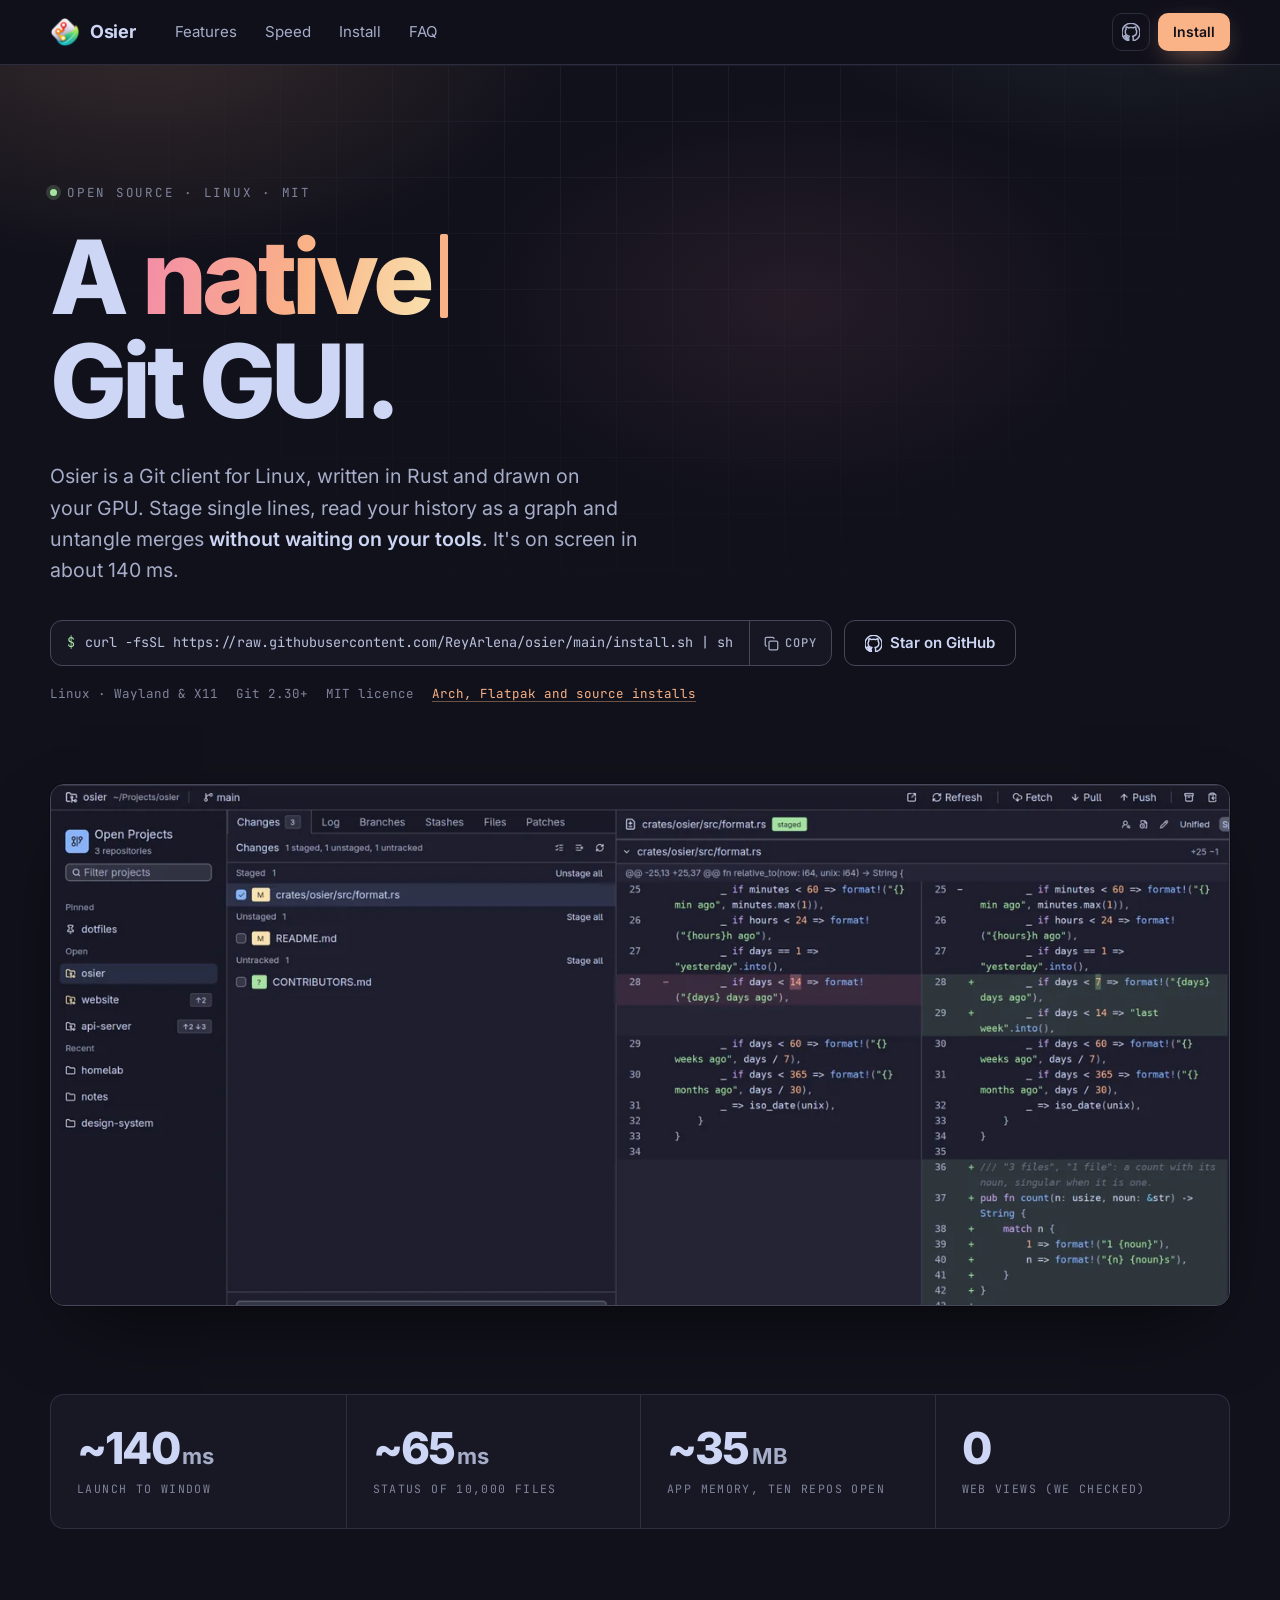
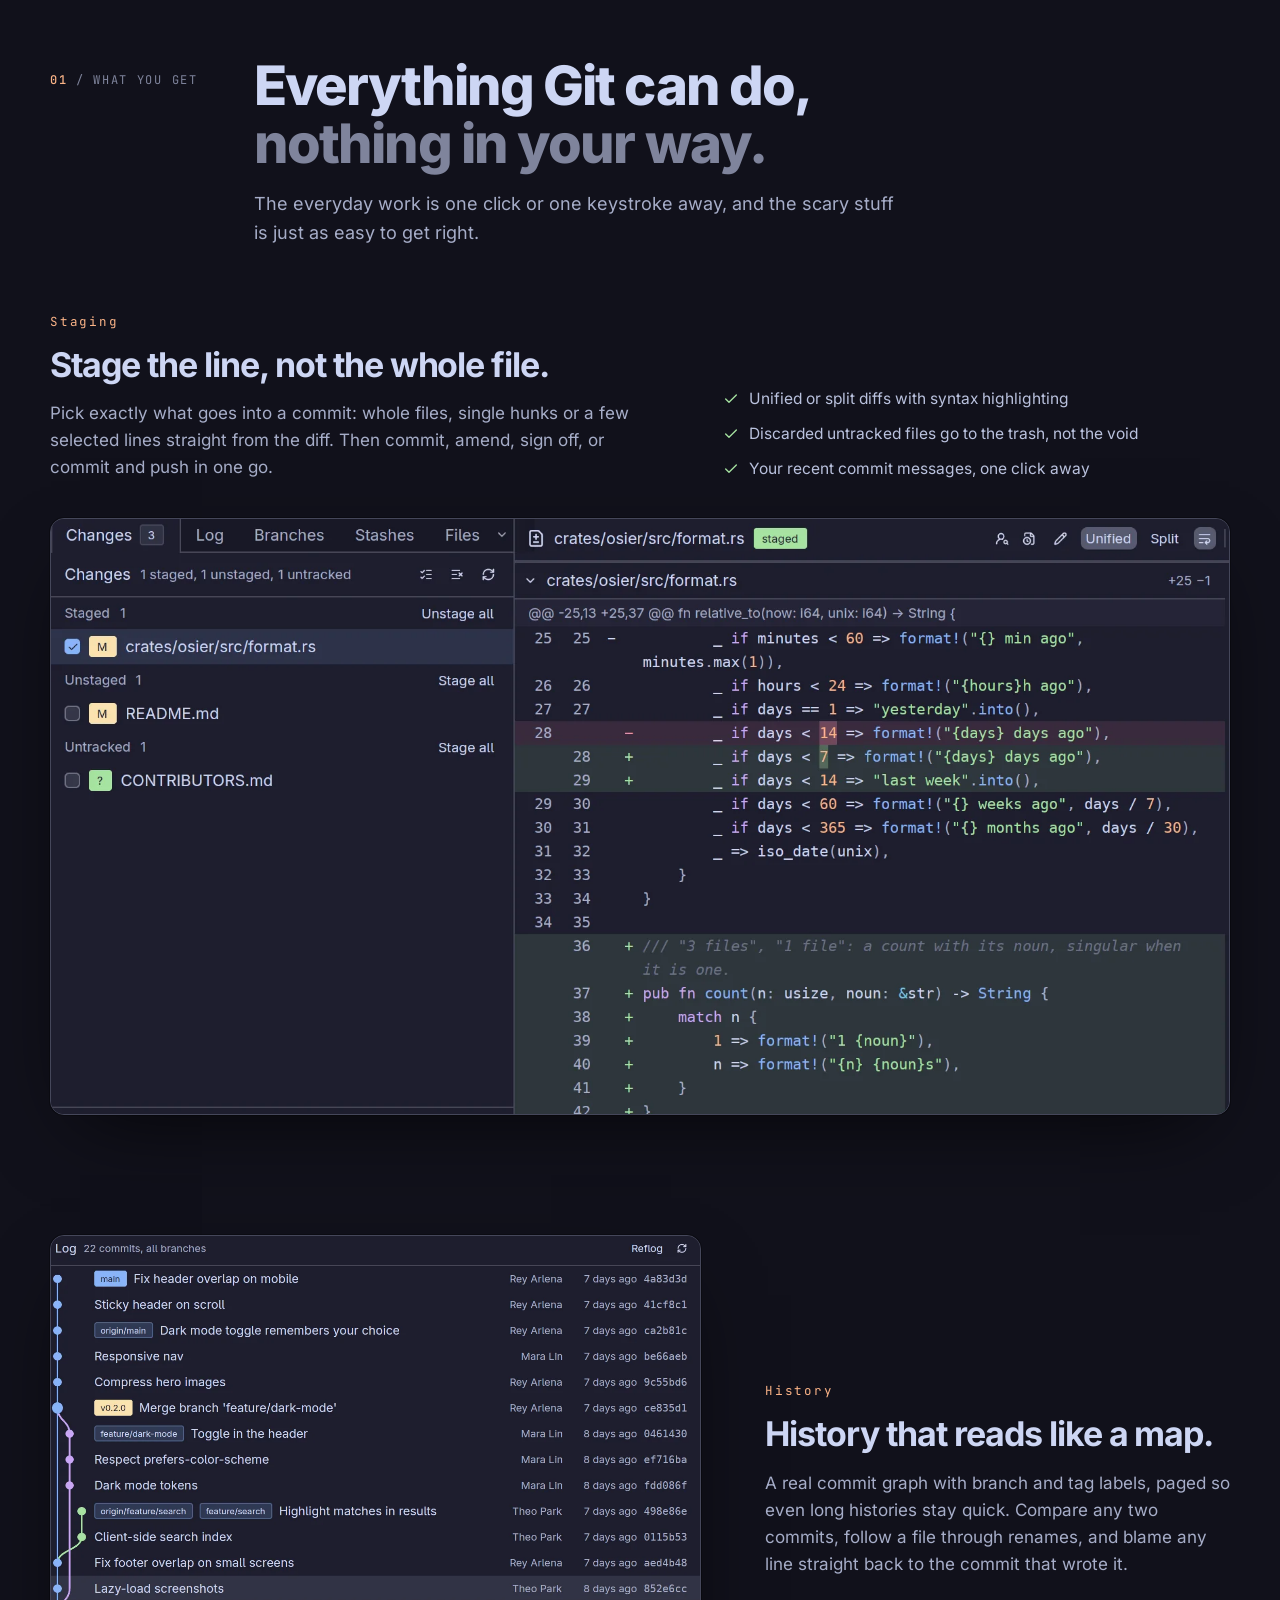
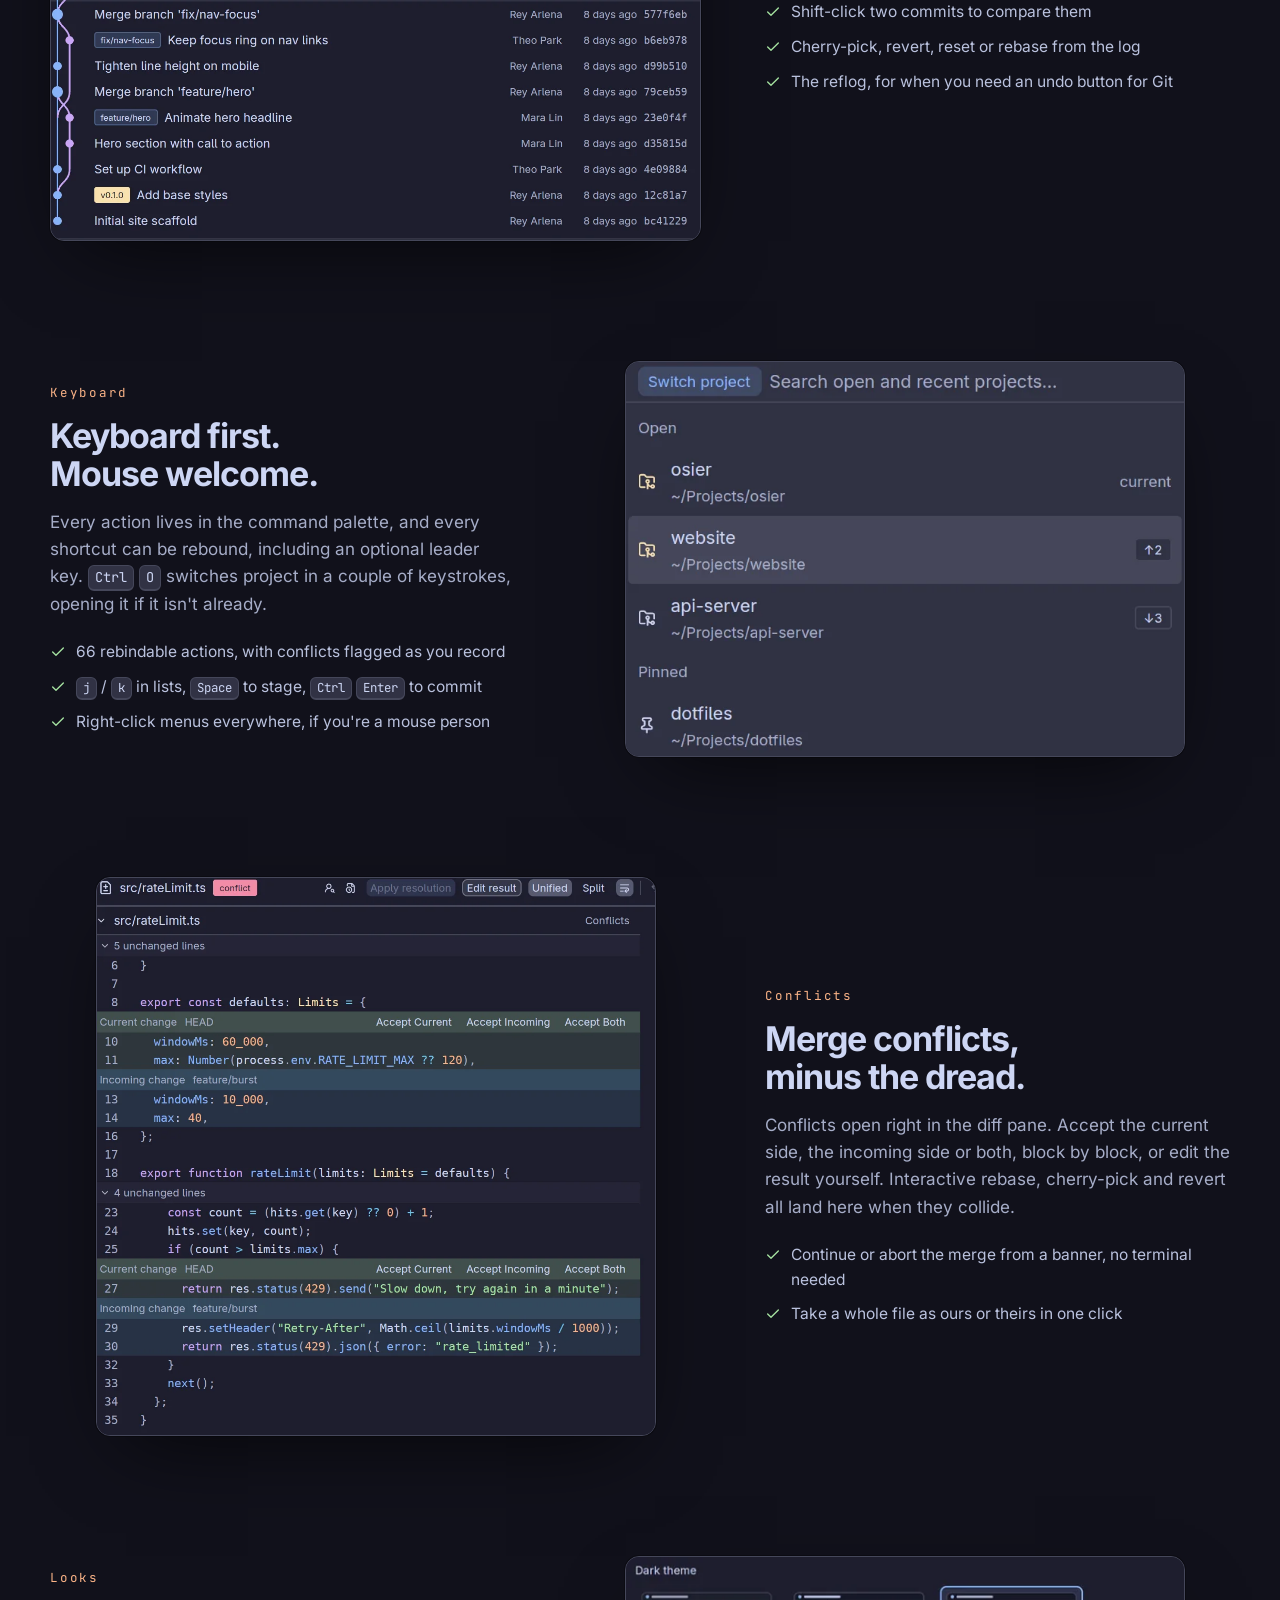
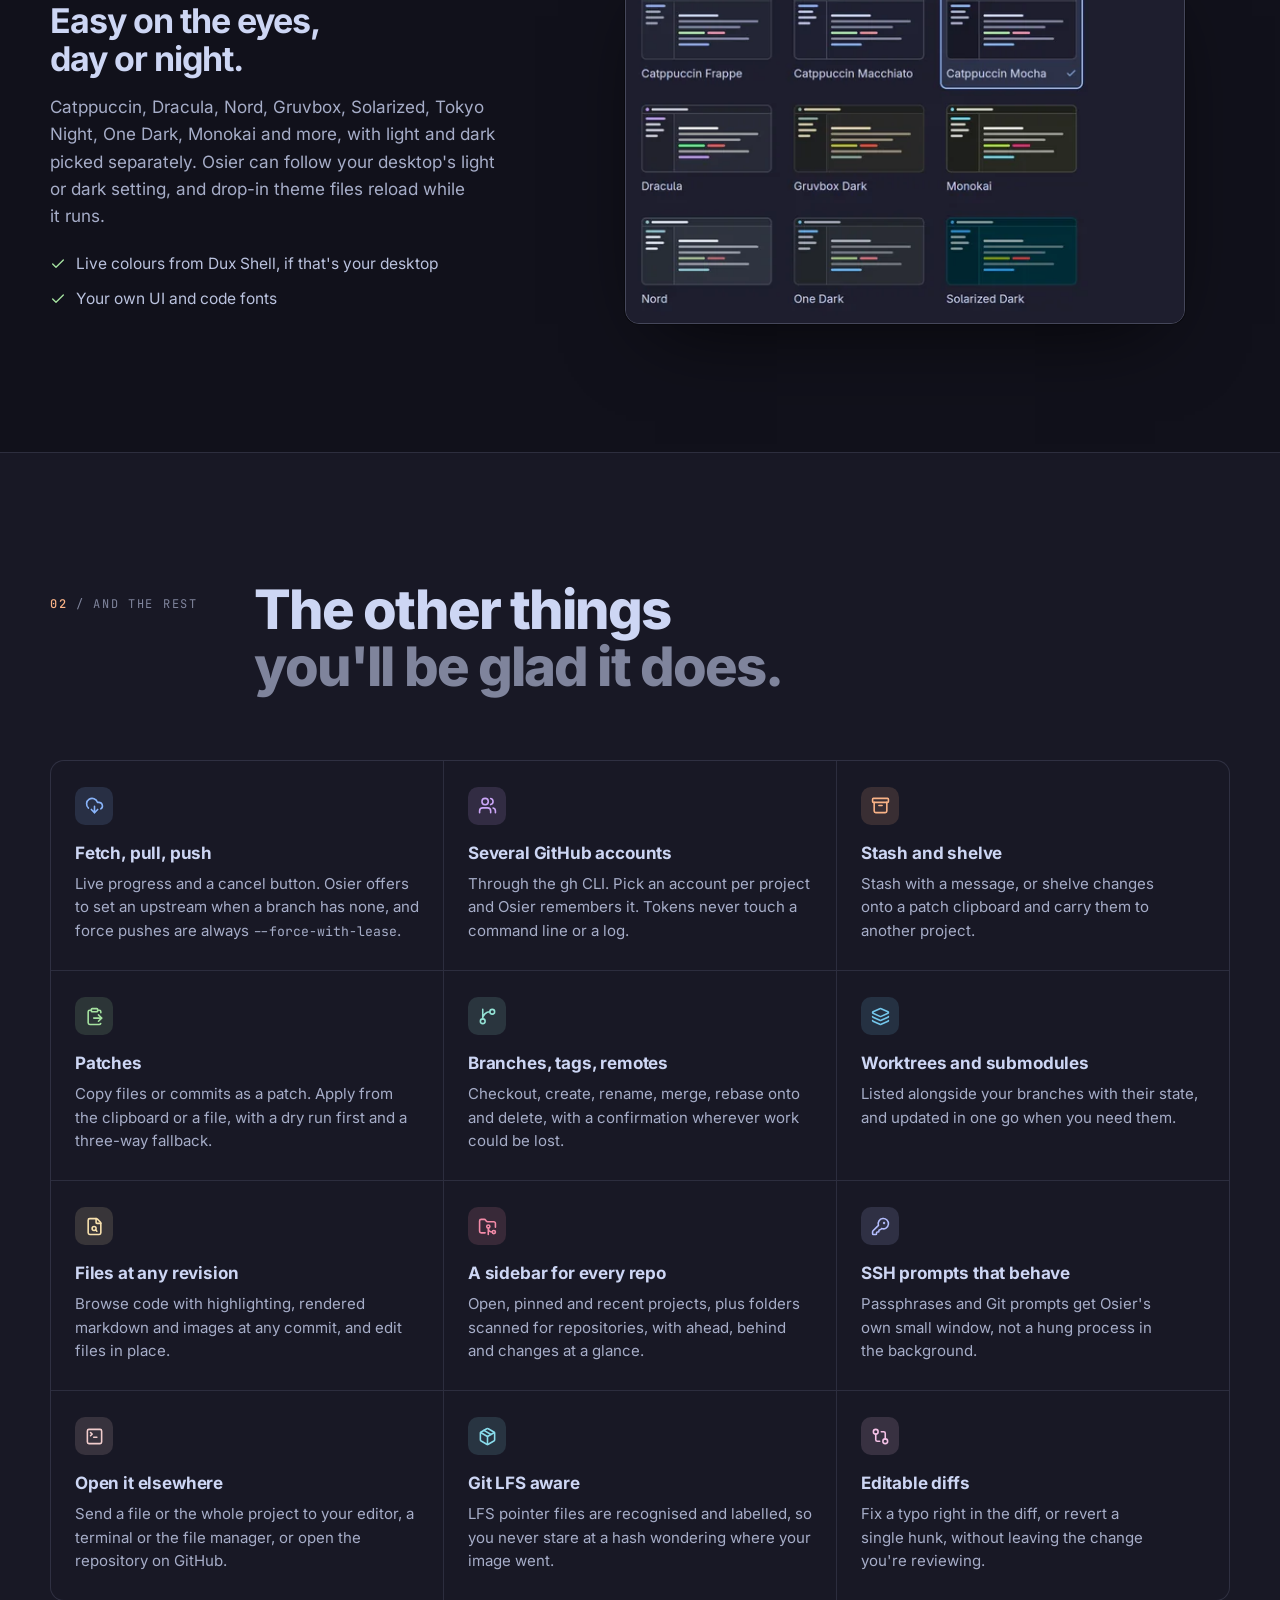
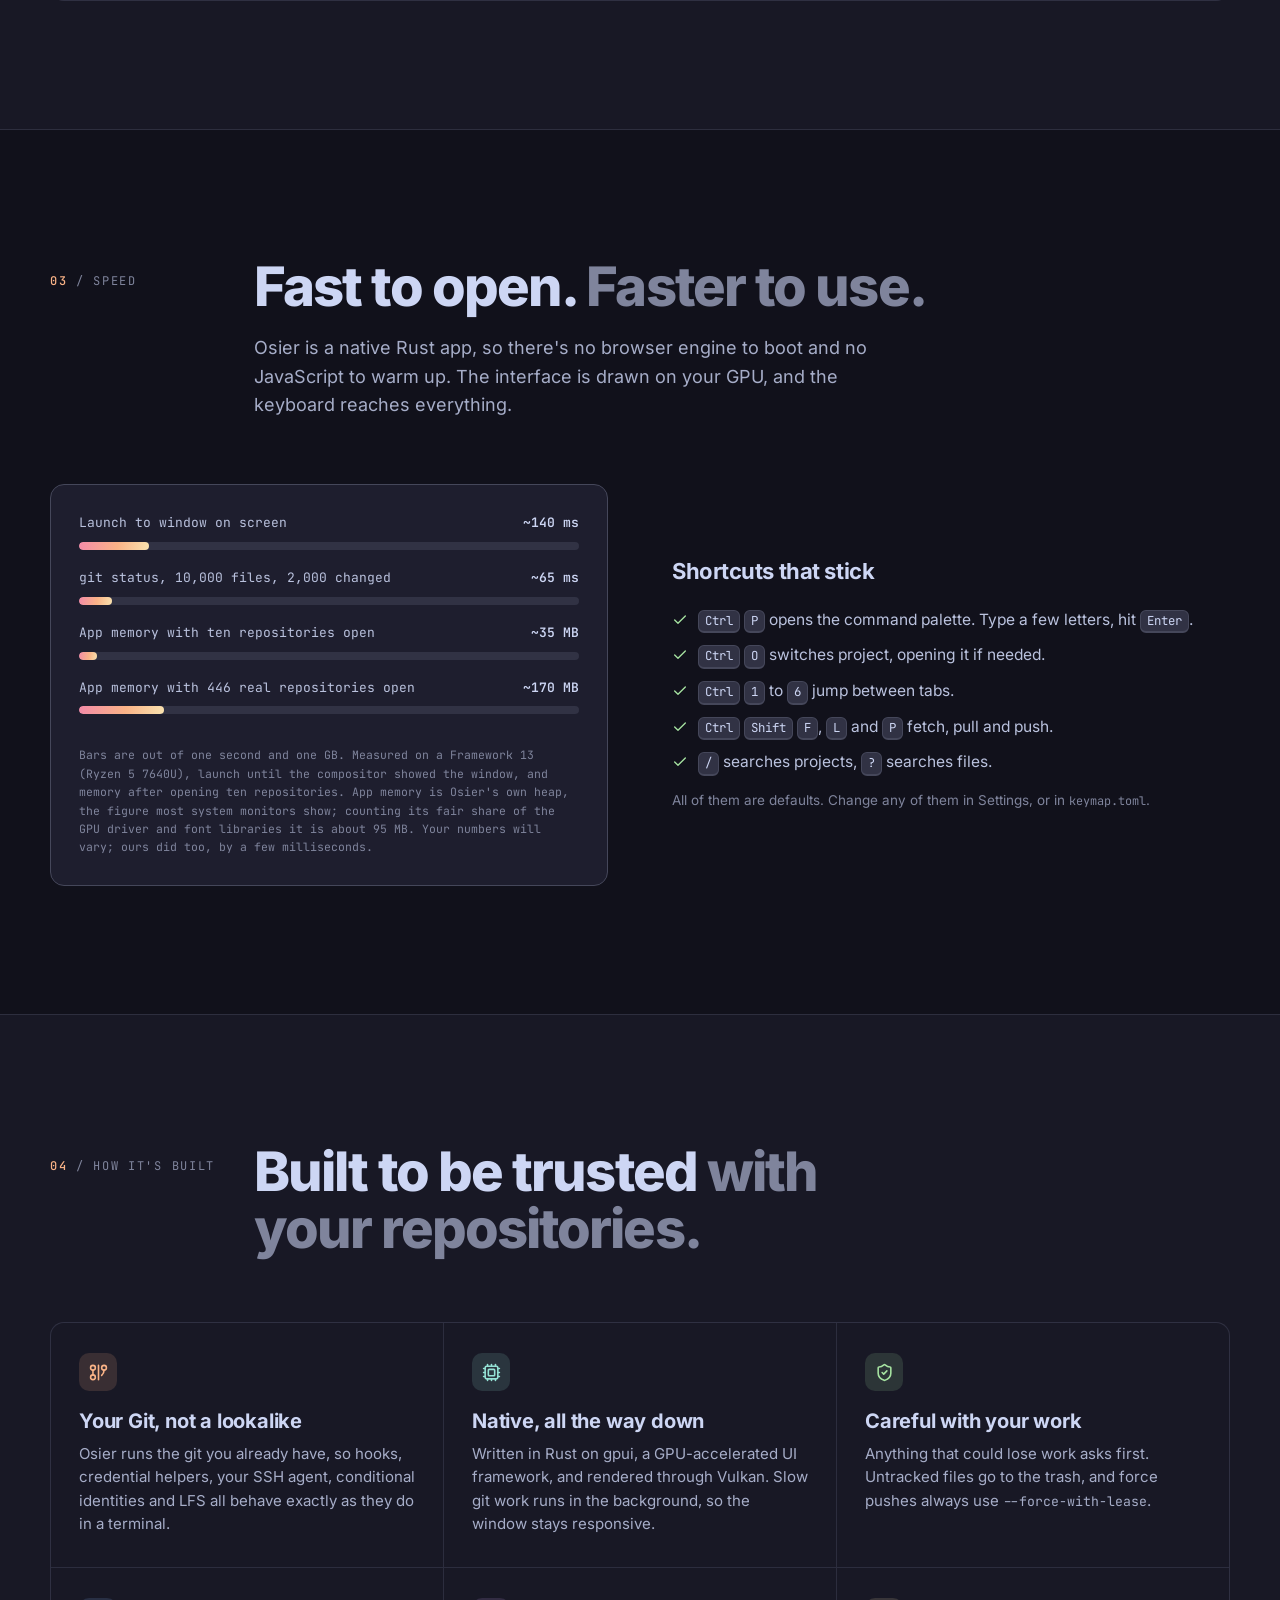
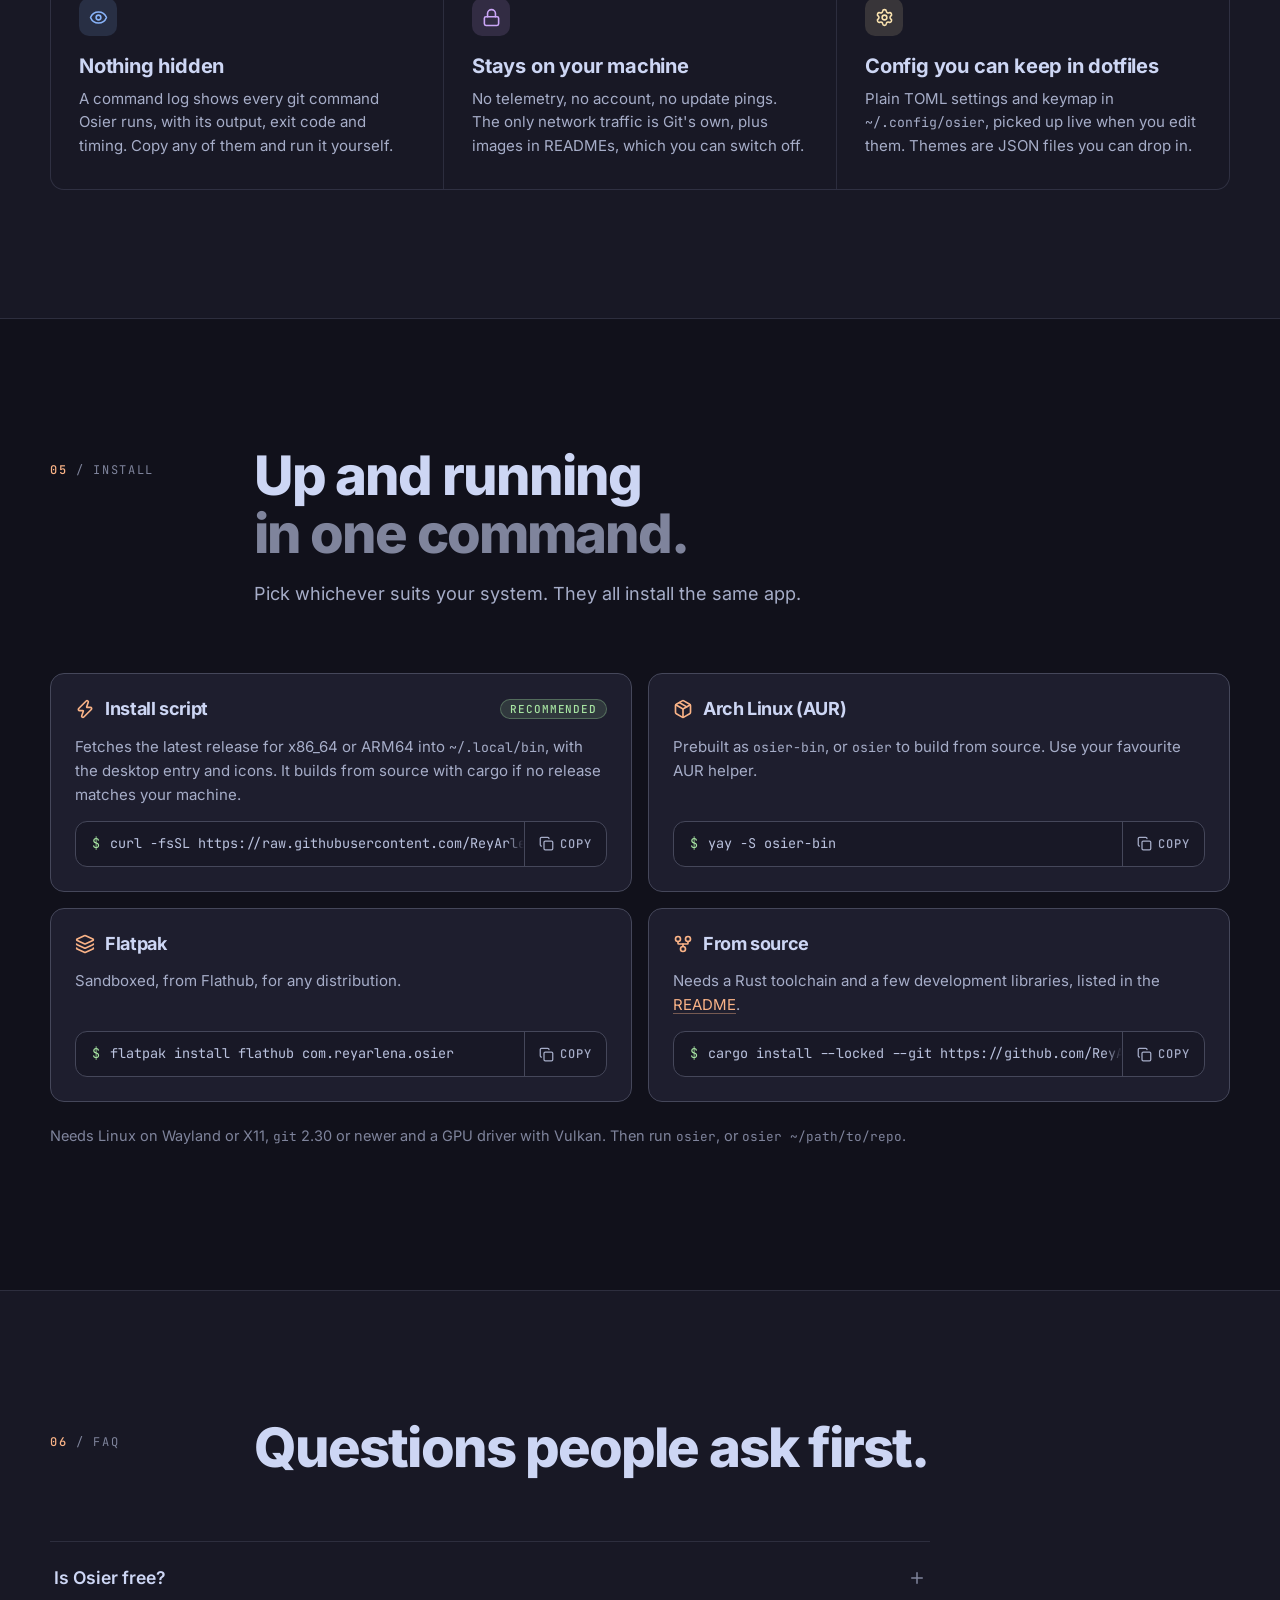
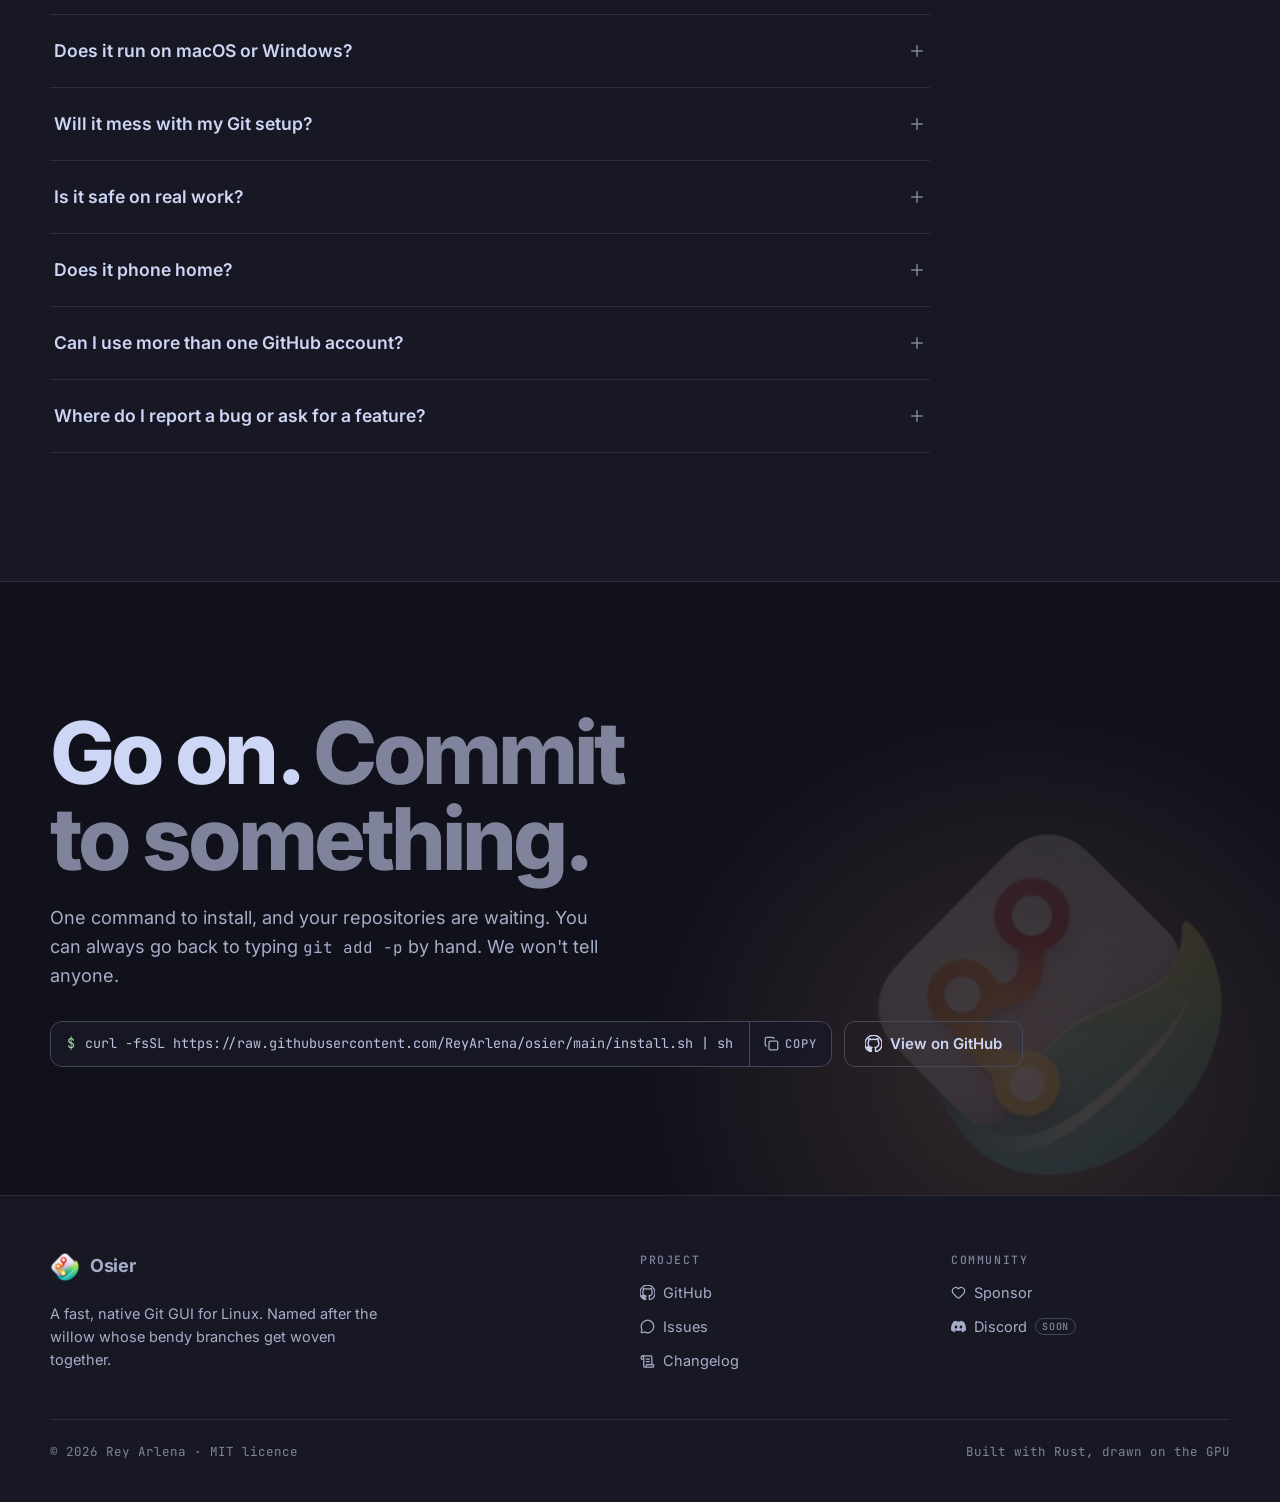
==== site/index.html @ 8cbae38e "docs(site): update memory numbers after the startup diff change" ====
<!DOCTYPE html>
<html lang="en">
<head>
  <meta charset="utf-8">
  <meta name="viewport" content="width=device-width, initial-scale=1">
  <title>Osier - a fast, native Git GUI for Linux</title>
  <meta name="description" content="Osier is a free, open source Git client for Linux, written in Rust and drawn on the GPU. Stage single lines, read your history as a graph, resolve conflicts in place and drive it all from the keyboard.">
  <link rel="canonical" href="https://reyarlena.github.io/osier/">
  <meta name="theme-color" content="#11111b">
  <meta name="color-scheme" content="dark">

  <meta property="og:type" content="website">
  <meta property="og:site_name" content="Osier">
  <meta property="og:title" content="Osier - a fast, native Git GUI for Linux">
  <meta property="og:description" content="Stage single lines, read your history as a graph and resolve conflicts in place. Native Rust, drawn on the GPU, free and open source.">
  <meta property="og:url" content="https://reyarlena.github.io/osier/">
  <meta property="og:image" content="https://reyarlena.github.io/osier/assets/shots/hero.webp">
  <meta property="og:image:width" content="2672">
  <meta property="og:image:height" content="1180">
  <meta property="og:image:alt" content="Osier's Changes tab: a staged Rust file with its diff, the project sidebar and the commit box.">
  <meta name="twitter:card" content="summary_large_image">
  <meta name="twitter:title" content="Osier - a fast, native Git GUI for Linux">
  <meta name="twitter:description" content="Native Rust, drawn on the GPU. Line staging, a real commit graph, in-place conflict resolution and a keyboard for everything.">
  <meta name="twitter:image" content="https://reyarlena.github.io/osier/assets/shots/hero.webp">

  <link rel="icon" href="favicon.ico" sizes="any">
  <link rel="icon" type="image/png" sizes="32x32" href="assets/icon-32.png">
  <link rel="apple-touch-icon" href="assets/apple-touch-icon.png">
  <link rel="preload" href="assets/fonts/inter-latin.woff2" as="font" type="font/woff2" crossorigin>
  <link rel="stylesheet" href="assets/site.css">

  <script type="application/ld+json">
  {
    "@context": "https://schema.org",
    "@type": "SoftwareApplication",
    "name": "Osier",
    "description": "A fast, native Git GUI for Linux, written in Rust and drawn on the GPU.",
    "applicationCategory": "DeveloperApplication",
    "operatingSystem": "Linux",
    "url": "https://reyarlena.github.io/osier/",
    "downloadUrl": "https://github.com/ReyArlena/osier",
    "license": "https://opensource.org/licenses/MIT",
    "author": { "@type": "Person", "name": "Rey Arlena" },
    "offers": { "@type": "Offer", "price": "0", "priceCurrency": "USD" },
    "image": "https://reyarlena.github.io/osier/assets/shots/hero.webp"
  }
  </script>
  <script>document.documentElement.classList.add("js")</script>
  <script src="assets/site.js" defer></script>
</head>
<body>
<svg xmlns="http://www.w3.org/2000/svg" class="sprite" aria-hidden="true" focusable="false"><!-- Lucide icons (ISC), Discord mark from Simple Icons (CC0) -->
<symbol id="i-git-branch" viewBox="0 0 24 24"><path d="M15 6a9 9 0 0 0-9 9V3" /><circle cx="18" cy="6" r="3" /><circle cx="6" cy="18" r="3" /></symbol>
<symbol id="i-git-compare" viewBox="0 0 24 24"><circle cx="18" cy="18" r="3" /><circle cx="6" cy="6" r="3" /><path d="M13 6h3a2 2 0 0 1 2 2v7" /><path d="M11 18H8a2 2 0 0 1-2-2V9" /></symbol>
<symbol id="i-git-graph" viewBox="0 0 24 24"><circle cx="5" cy="6" r="3" /><path d="M5 9v6" /><circle cx="5" cy="18" r="3" /><path d="M12 3v18" /><circle cx="19" cy="6" r="3" /><path d="M16 15.7A9 9 0 0 0 19 9" /></symbol>
<symbol id="i-git-fork" viewBox="0 0 24 24"><circle cx="12" cy="18" r="3" /><circle cx="6" cy="6" r="3" /><circle cx="18" cy="6" r="3" /><path d="M18 9v2c0 .6-.4 1-1 1H7c-.6 0-1-.4-1-1V9" /><path d="M12 12v3" /></symbol>
<symbol id="i-archive" viewBox="0 0 24 24"><rect width="20" height="5" x="2" y="3" rx="1" /><path d="M4 8v11a2 2 0 0 0 2 2h12a2 2 0 0 0 2-2V8" /><path d="M10 12h4" /></symbol>
<symbol id="i-package" viewBox="0 0 24 24"><path d="M11 21.73a2 2 0 0 0 2 0l7-4A2 2 0 0 0 21 16V8a2 2 0 0 0-1-1.73l-7-4a2 2 0 0 0-2 0l-7 4A2 2 0 0 0 3 8v8a2 2 0 0 0 1 1.73z" /><path d="M12 22V12" /><polyline points="3.29 7 12 12 20.71 7" /><path d="m7.5 4.27 9 5.15" /></symbol>
<symbol id="i-file-search" viewBox="0 0 24 24"><path d="M6 22a2 2 0 0 1-2-2V4a2 2 0 0 1 2-2h8a2.4 2.4 0 0 1 1.704.706l3.588 3.588A2.4 2.4 0 0 1 20 8v12a2 2 0 0 1-2 2z" /><path d="M14 2v5a1 1 0 0 0 1 1h5" /><circle cx="11.5" cy="14.5" r="2.5" /><path d="M13.3 16.3 15 18" /></symbol>
<symbol id="i-eye" viewBox="0 0 24 24"><path d="M2.062 12.348a1 1 0 0 1 0-.696 10.75 10.75 0 0 1 19.876 0 1 1 0 0 1 0 .696 10.75 10.75 0 0 1-19.876 0" /><circle cx="12" cy="12" r="3" /></symbol>
<symbol id="i-folder-git-2" viewBox="0 0 24 24"><path d="M18 19a5 5 0 0 1-5-5v8" /><path d="M9 20H4a2 2 0 0 1-2-2V5a2 2 0 0 1 2-2h3.9a2 2 0 0 1 1.69.9l.81 1.2a2 2 0 0 0 1.67.9H20a2 2 0 0 1 2 2v5" /><circle cx="13" cy="12" r="2" /><circle cx="20" cy="19" r="2" /></symbol>
<symbol id="i-users" viewBox="0 0 24 24"><path d="M16 21v-2a4 4 0 0 0-4-4H6a4 4 0 0 0-4 4v2" /><path d="M16 3.128a4 4 0 0 1 0 7.744" /><path d="M22 21v-2a4 4 0 0 0-3-3.87" /><circle cx="9" cy="7" r="4" /></symbol>
<symbol id="i-github" viewBox="0 0 24 24"><path d='M12 .297c-6.63 0-12 5.373-12 12 0 5.303 3.438 9.8 8.205 11.385.6.113.82-.258.82-.577 0-.285-.01-1.04-.015-2.04-3.338.724-4.042-1.61-4.042-1.61C4.422 18.07 3.633 17.7 3.633 17.7c-1.087-.744.084-.729.084-.729 1.205.084 1.838 1.236 1.838 1.236 1.07 1.835 2.809 1.305 3.495.998.108-.776.417-1.305.76-1.605-2.665-.3-5.466-1.332-5.466-5.93 0-1.31.465-2.38 1.235-3.22-.135-.303-.54-1.523.105-3.176 0 0 1.005-.322 3.3 1.23.96-.267 1.98-.399 3-.405 1.02.006 2.04.138 3 .405 2.28-1.552 3.285-1.23 3.285-1.23.645 1.653.24 2.873.12 3.176.765.84 1.23 1.91 1.23 3.22 0 4.61-2.805 5.625-5.475 5.92.42.36.81 1.096.81 2.22 0 1.606-.015 2.896-.015 3.286 0 .315.21.69.825.57C20.565 22.092 24 17.592 24 12.297c0-6.627-5.373-12-12-12'/></symbol>
<symbol id="i-copy" viewBox="0 0 24 24"><rect width="14" height="14" x="8" y="8" rx="2" ry="2" /><path d="M4 16c-1.1 0-2-.9-2-2V4c0-1.1.9-2 2-2h10c1.1 0 2 .9 2 2" /></symbol>
<symbol id="i-check" viewBox="0 0 24 24"><path d="M20 6 9 17l-5-5" /></symbol>
<symbol id="i-heart" viewBox="0 0 24 24"><path d="M2 9.5a5.5 5.5 0 0 1 9.591-3.676.56.56 0 0 0 .818 0A5.49 5.49 0 0 1 22 9.5c0 2.29-1.5 4-3 5.5l-5.492 5.313a2 2 0 0 1-3 .019L5 15c-1.5-1.5-3-3.2-3-5.5" /></symbol>
<symbol id="i-cpu" viewBox="0 0 24 24"><path d="M12 20v2" /><path d="M12 2v2" /><path d="M17 20v2" /><path d="M17 2v2" /><path d="M2 12h2" /><path d="M2 17h2" /><path d="M2 7h2" /><path d="M20 12h2" /><path d="M20 17h2" /><path d="M20 7h2" /><path d="M7 20v2" /><path d="M7 2v2" /><rect x="4" y="4" width="16" height="16" rx="2" /><rect x="8" y="8" width="8" height="8" rx="1" /></symbol>
<symbol id="i-layers" viewBox="0 0 24 24"><path d="M12.83 2.18a2 2 0 0 0-1.66 0L2.6 6.08a1 1 0 0 0 0 1.83l8.58 3.91a2 2 0 0 0 1.66 0l8.58-3.9a1 1 0 0 0 0-1.83z" /><path d="M2 12a1 1 0 0 0 .58.91l8.6 3.91a2 2 0 0 0 1.65 0l8.58-3.9A1 1 0 0 0 22 12" /><path d="M2 17a1 1 0 0 0 .58.91l8.6 3.91a2 2 0 0 0 1.65 0l8.58-3.9A1 1 0 0 0 22 17" /></symbol>
<symbol id="i-clipboard-paste" viewBox="0 0 24 24"><path d="M11 14h10" /><path d="M16 4h2a2 2 0 0 1 2 2v1.344" /><path d="m17 18 4-4-4-4" /><path d="M8 4H6a2 2 0 0 0-2 2v14a2 2 0 0 0 2 2h12a2 2 0 0 0 1.793-1.113" /><rect x="8" y="2" width="8" height="4" rx="1" /></symbol>
<symbol id="i-cloud-download" viewBox="0 0 24 24"><path d="M12 13v8l-4-4" /><path d="m12 21 4-4" /><path d="M4.393 15.269A7 7 0 1 1 15.71 8h1.79a4.5 4.5 0 0 1 2.436 8.284" /></symbol>
<symbol id="i-lock" viewBox="0 0 24 24"><rect width="18" height="11" x="3" y="11" rx="2" ry="2" /><path d="M7 11V7a5 5 0 0 1 10 0v4" /></symbol>
<symbol id="i-settings" viewBox="0 0 24 24"><path d="M9.671 4.136a2.34 2.34 0 0 1 4.659 0 2.34 2.34 0 0 0 3.319 1.915 2.34 2.34 0 0 1 2.33 4.033 2.34 2.34 0 0 0 0 3.831 2.34 2.34 0 0 1-2.33 4.033 2.34 2.34 0 0 0-3.319 1.915 2.34 2.34 0 0 1-4.659 0 2.34 2.34 0 0 0-3.32-1.915 2.34 2.34 0 0 1-2.33-4.033 2.34 2.34 0 0 0 0-3.831A2.34 2.34 0 0 1 6.35 6.051a2.34 2.34 0 0 0 3.319-1.915" /><circle cx="12" cy="12" r="3" /></symbol>
<symbol id="i-key-round" viewBox="0 0 24 24"><path d="M2.586 17.414A2 2 0 0 0 2 18.828V21a1 1 0 0 0 1 1h3a1 1 0 0 0 1-1v-1a1 1 0 0 1 1-1h1a1 1 0 0 0 1-1v-1a1 1 0 0 1 1-1h.172a2 2 0 0 0 1.414-.586l.814-.814a6.5 6.5 0 1 0-4-4z" /><circle cx="16.5" cy="7.5" r=".5" fill="currentColor" /></symbol>
<symbol id="i-shield-check" viewBox="0 0 24 24"><path d="M20 13c0 5-3.5 7.5-7.66 8.95a1 1 0 0 1-.67-.01C7.5 20.5 4 18 4 13V6a1 1 0 0 1 1-1c2 0 4.5-1.2 6.24-2.72a1.17 1.17 0 0 1 1.52 0C14.51 3.81 17 5 19 5a1 1 0 0 1 1 1z" /><path d="m9 12 2 2 4-4" /></symbol>
<symbol id="i-square-terminal" viewBox="0 0 24 24"><path d="m7 11 2-2-2-2" /><path d="M11 13h4" /><rect width="18" height="18" x="3" y="3" rx="2" ry="2" /></symbol>
<symbol id="i-zap" viewBox="0 0 24 24"><path d="M15.914 4a1.5 1.5 0 00-2.474-1.561l-9 9A1.5 1.5 0 005.5 14h4.002a.5.5 0 01.471.666L8.086 20a1.5 1.5 0 002.475 1.56l9-9A1.5 1.5 0 0018.5 10h-3.997a.5.5 0 01-.472-.667z" /></symbol>
<symbol id="i-plus" viewBox="0 0 24 24"><path d="M5 12h14" /><path d="M12 5v14" /></symbol>
<symbol id="i-scroll-text" viewBox="0 0 24 24"><path d="M15 12h-5" /><path d="M15 8h-5" /><path d="M19 17V5a2 2 0 0 0-2-2H4" /><path d="M8 21h12a2 2 0 0 0 2-2v-1a1 1 0 0 0-1-1H11a1 1 0 0 0-1 1v1a2 2 0 1 1-4 0V5a2 2 0 1 0-4 0v2a1 1 0 0 0 1 1h3" /></symbol>
<symbol id="i-message-circle" viewBox="0 0 24 24"><path d="M2.992 16.342a2 2 0 0 1 .094 1.167l-1.065 3.29a1 1 0 0 0 1.236 1.168l3.413-.998a2 2 0 0 1 1.099.092 10 10 0 1 0-4.777-4.719" /></symbol>
<symbol id="i-discord" viewBox="0 0 24 24"><path d="M20.317 4.3698a19.7913 19.7913 0 00-4.8851-1.5152.0741.0741 0 00-.0785.0371c-.211.3753-.4447.8648-.6083 1.2495-1.8447-.2762-3.68-.2762-5.4868 0-.1636-.3933-.4058-.8742-.6177-1.2495a.077.077 0 00-.0785-.037 19.7363 19.7363 0 00-4.8852 1.515.0699.0699 0 00-.0321.0277C.5334 9.0458-.319 13.5799.0992 18.0578a.0824.0824 0 00.0312.0561c2.0528 1.5076 4.0413 2.4228 5.9929 3.0294a.0777.0777 0 00.0842-.0276c.4616-.6304.8731-1.2952 1.226-1.9942a.076.076 0 00-.0416-.1057c-.6528-.2476-1.2743-.5495-1.8722-.8923a.077.077 0 01-.0076-.1277c.1258-.0943.2517-.1923.3718-.2914a.0743.0743 0 01.0776-.0105c3.9278 1.7933 8.18 1.7933 12.0614 0a.0739.0739 0 01.0785.0095c.1202.099.246.1981.3728.2924a.077.077 0 01-.0066.1276 12.2986 12.2986 0 01-1.873.8914.0766.0766 0 00-.0407.1067c.3604.698.7719 1.3628 1.225 1.9932a.076.076 0 00.0842.0286c1.961-.6067 3.9495-1.5219 6.0023-3.0294a.077.077 0 00.0313-.0552c.5004-5.177-.8382-9.6739-3.5485-13.6604a.061.061 0 00-.0312-.0286zM8.02 15.3312c-1.1825 0-2.1569-1.0857-2.1569-2.419 0-1.3332.9555-2.4189 2.157-2.4189 1.2108 0 2.1757 1.0952 2.1568 2.419 0 1.3332-.9555 2.4189-2.1569 2.4189zm7.9748 0c-1.1825 0-2.1569-1.0857-2.1569-2.419 0-1.3332.9554-2.4189 2.1569-2.4189 1.2108 0 2.1757 1.0952 2.1568 2.419 0 1.3332-.946 2.4189-2.1568 2.4189Z"/></symbol>
</svg>

<a class="skip" href="#main">Skip to content</a>

<header class="nav">
  <div class="wrap nav-inner">
    <a class="brand" href="#top" aria-label="Osier home">
      <img src="assets/icon-32.png" srcset="assets/icon-32.png 1x, assets/icon-192.png 6x" width="30" height="30" alt="">
      Osier
    </a>
    <nav class="nav-links" aria-label="Sections">
      <a href="#features">Features</a>
      <a href="#speed">Speed</a>
      <a href="#install">Install</a>
      <a href="#faq">FAQ</a>
    </nav>
    <div class="nav-actions">
      <a class="icon-btn" href="https://github.com/ReyArlena/osier" aria-label="Osier on GitHub"><svg class="icon"><use href="#i-github"/></svg></a>
      <a class="btn btn-primary btn-sm" href="#install">Install</a>
    </div>
  </div>
</header>

<main id="main">

  <!-- ===== hero ===== -->
  <section class="hero" id="top">
    <div class="wrap">
      <p class="eyebrow"><span class="dot" aria-hidden="true"></span>Open source &middot; Linux &middot; MIT</p>
      <h1>
        <span class="sr-only">A fast, native, beautiful Git GUI for Linux.</span>
        <span class="line" aria-hidden="true">A <span class="rotator"><span class="word" data-words="fast AF|native|beautiful|lean|keyboard-driven|private|snappy|robust|GPU-drawn|free|no-fuss|modern">fast AF</span><span class="caret"></span></span></span>
        <span class="line" aria-hidden="true">Git GUI.</span>
      </h1>
      <p class="lede">
        Osier is a Git client for Linux, written in Rust and drawn on your GPU.
        Stage single lines, read your history as a graph and untangle merges
        <strong>without waiting on your tools</strong>. It's on screen in about 140&nbsp;ms.
      </p>
      <div class="hero-cta">
        <div class="cmd">
          <code><span class="prompt">$</span><span data-copy-source>curl -fsSL https://raw.githubusercontent.com/ReyArlena/osier/main/install.sh | sh</span></code>
          <button class="copy" type="button" aria-label="Copy install command"><svg class="icon"><use href="#i-copy"/></svg><span>Copy</span></button>
        </div>
        <a class="btn btn-ghost" href="https://github.com/ReyArlena/osier"><svg class="icon"><use href="#i-github"/></svg>Star on GitHub</a>
      </div>
      <p class="hero-meta">
        <span>Linux &middot; Wayland &amp; X11</span>
        <span>Git 2.30+</span>
        <span>MIT licence</span>
        <a href="#install">Arch, Flatpak and source installs</a>
      </p>

      <figure class="shot hero-shot reveal">
        <picture>
        <source media="(max-width: 600px)" srcset="assets/shots/hero-m.webp" width="1000" height="827">
        <img src="assets/shots/hero.webp"
             srcset="assets/shots/hero-1x.webp 1336w, assets/shots/hero.webp 2672w"
             sizes="(max-width: 1260px) 100vw, 1180px"
             width="2672" height="1180"
             alt="Osier's Changes tab: the project sidebar with ahead and behind badges, a staged Rust file, and its syntax-highlighted diff side by side."
             fetchpriority="high">
        </picture>
      </figure>
    </div>
  </section>

  <!-- ===== stats ===== -->
  <section class="stats-band" aria-label="Measured numbers">
    <div class="wrap">
      <div class="stats">
        <div class="stat"><span class="num">~140<small>ms</small></span><span class="label">Launch to window</span></div>
        <div class="stat"><span class="num">~65<small>ms</small></span><span class="label">Status of 10,000 files</span></div>
        <div class="stat"><span class="num">~35<small>MB</small></span><span class="label">App memory, ten repos open</span></div>
        <div class="stat"><span class="num">0</span><span class="label">Web views (we checked)</span></div>
      </div>
    </div>
  </section>

  <!-- ===== showcase ===== -->
  <section class="section" id="features">
    <div class="wrap">
      <div class="section-head">
        <div class="kicker"><b>01</b> / What you get</div>
        <div>
          <h2>Everything Git can do, <span class="dim">nothing in your way.</span></h2>
          <p>The everyday work is one click or one keystroke away, and the scary stuff is
            just as easy to get right.</p>
        </div>
      </div>

      <div class="showcase">

        <article class="feature wide reveal">
          <div class="feature-copy">
            <span class="feature-num">Staging</span>
            <h3>Stage the line, not the whole file.</h3>
            <p>Pick exactly what goes into a commit: whole files, single hunks or a few
              selected lines straight from the diff. Then commit, amend, sign off, or commit
              and push in one go.</p>
            <ul class="ticks">
              <li><svg class="icon"><use href="#i-check"/></svg><span>Unified or split diffs with syntax highlighting</span></li>
              <li><svg class="icon"><use href="#i-check"/></svg><span>Discarded untracked files go to the trash, not the void</span></li>
              <li><svg class="icon"><use href="#i-check"/></svg><span>Your recent commit messages, one click away</span></li>
            </ul>
          </div>
          <figure class="shot">
            <img src="assets/shots/staging.webp"
                 srcset="assets/shots/staging-1x.webp 870w, assets/shots/staging.webp 1740w"
                 sizes="(max-width: 1260px) 100vw, 1180px"
                 width="1740" height="880" loading="lazy" decoding="async"
                 alt="The Changes list with staged, unstaged and untracked files next to a highlighted diff of a Rust file.">
          </figure>
        </article>

        <article class="feature flip reveal">
          <div class="feature-copy">
            <span class="feature-num">History</span>
            <h3>History that reads like a map.</h3>
            <p>A real commit graph with branch and tag labels, paged so even long histories
              stay quick. Compare any two commits, follow a file through renames, and blame
              any line straight back to the commit that wrote it.</p>
            <ul class="ticks">
              <li><svg class="icon"><use href="#i-check"/></svg><span>Shift-click two commits to compare them</span></li>
              <li><svg class="icon"><use href="#i-check"/></svg><span>Cherry-pick, revert, reset or rebase from the log</span></li>
              <li><svg class="icon"><use href="#i-check"/></svg><span>The reflog, for when you need an undo button for Git</span></li>
            </ul>
          </div>
          <figure class="shot">
            <img src="assets/shots/log.webp"
                 srcset="assets/shots/log-1x.webp 629w, assets/shots/log.webp 1258w"
                 sizes="(max-width: 860px) 100vw, 680px"
                 width="1258" height="1170" loading="lazy" decoding="async"
                 alt="The Log tab: a commit graph with merged feature branches, branch and tag badges, authors, times and hashes.">
          </figure>
        </article>

        <article class="feature reveal">
          <div class="feature-copy">
            <span class="feature-num">Keyboard</span>
            <h3>Keyboard first. Mouse welcome.</h3>
            <p>Every action lives in the command palette, and every shortcut can be rebound,
              including an optional leader key. <kbd>Ctrl</kbd> <kbd>O</kbd> switches project
              in a couple of keystrokes, opening it if it isn't already.</p>
            <ul class="ticks">
              <li><svg class="icon"><use href="#i-check"/></svg><span>66 rebindable actions, with conflicts flagged as you record</span></li>
              <li><svg class="icon"><use href="#i-check"/></svg><span><kbd>j</kbd> / <kbd>k</kbd> in lists, <kbd>Space</kbd> to stage, <kbd>Ctrl</kbd> <kbd>Enter</kbd> to commit</span></li>
              <li><svg class="icon"><use href="#i-check"/></svg><span>Right-click menus everywhere, if you're a mouse person</span></li>
            </ul>
          </div>
          <figure class="shot shot-narrow">
            <img src="assets/shots/palette.webp"
                 srcset="assets/shots/palette-1x.webp 368w, assets/shots/palette.webp 736w"
                 sizes="(max-width: 860px) 100vw, 560px"
                 width="736" height="520" loading="lazy" decoding="async"
                 alt="The command palette in Switch project mode, listing open, pinned and recent projects with ahead and behind badges.">
          </figure>
        </article>

        <article class="feature flip reveal">
          <div class="feature-copy">
            <span class="feature-num">Conflicts</span>
            <h3>Merge conflicts, minus the dread.</h3>
            <p>Conflicts open right in the diff pane. Accept the current side, the incoming
              side or both, block by block, or edit the result yourself. Interactive rebase,
              cherry-pick and revert all land here when they collide.</p>
            <ul class="ticks">
              <li><svg class="icon"><use href="#i-check"/></svg><span>Continue or abort the merge from a banner, no terminal needed</span></li>
              <li><svg class="icon"><use href="#i-check"/></svg><span>Take a whole file as ours or theirs in one click</span></li>
            </ul>
          </div>
          <figure class="shot shot-narrow">
            <img src="assets/shots/conflict.webp"
                 srcset="assets/shots/conflict-1x.webp 531w, assets/shots/conflict.webp 1062w"
                 sizes="(max-width: 860px) 100vw, 560px"
                 width="1062" height="1060" loading="lazy" decoding="async"
                 alt="A TypeScript merge conflict with Accept Current, Accept Incoming and Accept Both above each conflicting block.">
          </figure>
        </article>

        <article class="feature reveal">
          <div class="feature-copy">
            <span class="feature-num">Looks</span>
            <h3>Easy on the eyes, day or night.</h3>
            <p>Catppuccin, Dracula, Nord, Gruvbox, Solarized, Tokyo Night, One Dark, Monokai
              and more, with light and dark picked separately. Osier can follow your desktop's
              light or dark setting, and drop-in theme files reload while it runs.</p>
            <ul class="ticks">
              <li><svg class="icon"><use href="#i-check"/></svg><span>Live colours from Dux Shell, if that's your desktop</span></li>
              <li><svg class="icon"><use href="#i-check"/></svg><span>Your own UI and code fonts</span></li>
            </ul>
          </div>
          <figure class="shot shot-narrow">
            <img src="assets/shots/themes.webp"
                 srcset="assets/shots/themes-1x.webp 580w, assets/shots/themes.webp 1160w"
                 sizes="(max-width: 860px) 100vw, 560px"
                 width="1160" height="760" loading="lazy" decoding="async"
                 alt="The theme picker in Settings, showing preview cards for Catppuccin, Dracula, Gruvbox, Monokai, Nord, One Dark and Solarized themes.">
          </figure>
        </article>

      </div>
    </div>
  </section>

  <!-- ===== everything else ===== -->
  <section class="section alt" id="more">
    <div class="wrap">
      <div class="section-head">
        <div class="kicker"><b>02</b> / And the rest</div>
        <div>
          <h2>The other things <span class="dim">you'll be glad it does.</span></h2>
        </div>
      </div>
      <div class="cards reveal">
        <div class="card" style="--tile: var(--blue)">
          <span class="icon-tile"><svg class="icon"><use href="#i-cloud-download"/></svg></span>
          <h3>Fetch, pull, push</h3>
          <p>Live progress and a cancel button. Osier offers to set an upstream when a
            branch has none, and force pushes are always <code>--force-with-lease</code>.</p>
        </div>
        <div class="card" style="--tile: var(--mauve)">
          <span class="icon-tile"><svg class="icon"><use href="#i-users"/></svg></span>
          <h3>Several GitHub accounts</h3>
          <p>Through the gh CLI. Pick an account per project and Osier remembers it. Tokens
            never touch a command line or a log.</p>
        </div>
        <div class="card" style="--tile: var(--peach)">
          <span class="icon-tile"><svg class="icon"><use href="#i-archive"/></svg></span>
          <h3>Stash and shelve</h3>
          <p>Stash with a message, or shelve changes onto a patch clipboard and carry them to
            another project.</p>
        </div>
        <div class="card" style="--tile: var(--green)">
          <span class="icon-tile"><svg class="icon"><use href="#i-clipboard-paste"/></svg></span>
          <h3>Patches</h3>
          <p>Copy files or commits as a patch. Apply from the clipboard or a file, with a dry
            run first and a three-way fallback.</p>
        </div>
        <div class="card" style="--tile: var(--teal)">
          <span class="icon-tile"><svg class="icon"><use href="#i-git-branch"/></svg></span>
          <h3>Branches, tags, remotes</h3>
          <p>Checkout, create, rename, merge, rebase onto and delete, with a confirmation
            wherever work could be lost.</p>
        </div>
        <div class="card" style="--tile: var(--sapphire)">
          <span class="icon-tile"><svg class="icon"><use href="#i-layers"/></svg></span>
          <h3>Worktrees and submodules</h3>
          <p>Listed alongside your branches with their state, and updated in one go when you
            need them.</p>
        </div>
        <div class="card" style="--tile: var(--yellow)">
          <span class="icon-tile"><svg class="icon"><use href="#i-file-search"/></svg></span>
          <h3>Files at any revision</h3>
          <p>Browse code with highlighting, rendered markdown and images at any commit, and
            edit files in place.</p>
        </div>
        <div class="card" style="--tile: var(--red)">
          <span class="icon-tile"><svg class="icon"><use href="#i-folder-git-2"/></svg></span>
          <h3>A sidebar for every repo</h3>
          <p>Open, pinned and recent projects, plus folders scanned for repositories, with
            ahead, behind and changes at a glance.</p>
        </div>
        <div class="card" style="--tile: var(--lavender)">
          <span class="icon-tile"><svg class="icon"><use href="#i-key-round"/></svg></span>
          <h3>SSH prompts that behave</h3>
          <p>Passphrases and Git prompts get Osier's own small window, not a hung process in
            the background.</p>
        </div>
        <div class="card" style="--tile: var(--flamingo)">
          <span class="icon-tile"><svg class="icon"><use href="#i-square-terminal"/></svg></span>
          <h3>Open it elsewhere</h3>
          <p>Send a file or the whole project to your editor, a terminal or the file
            manager, or open the repository on GitHub.</p>
        </div>
        <div class="card" style="--tile: var(--sky)">
          <span class="icon-tile"><svg class="icon"><use href="#i-package"/></svg></span>
          <h3>Git LFS aware</h3>
          <p>LFS pointer files are recognised and labelled, so you never stare at a hash
            wondering where your image went.</p>
        </div>
        <div class="card" style="--tile: var(--pink)">
          <span class="icon-tile"><svg class="icon"><use href="#i-git-compare"/></svg></span>
          <h3>Editable diffs</h3>
          <p>Fix a typo right in the diff, or revert a single hunk, without leaving the
            change you're reviewing.</p>
        </div>
      </div>
    </div>
  </section>

  <!-- ===== speed ===== -->
  <section class="section" id="speed">
    <div class="wrap">
      <div class="section-head">
        <div class="kicker"><b>03</b> / Speed</div>
        <div>
          <h2>Fast to open. <span class="dim">Faster to use.</span></h2>
          <p>Osier is a native Rust app, so there's no browser engine to boot and no
            JavaScript to warm up. The interface is drawn on your GPU, and the keyboard
            reaches everything.</p>
        </div>
      </div>
      <div class="speed">
        <div class="meters reveal">
          <div class="meter-row">
            <div class="meter-top"><span>Launch to window on screen</span><b>~140 ms</b></div>
            <div class="bar"><i style="--w: 14%"></i></div>
          </div>
          <div class="meter-row">
            <div class="meter-top"><span>git status, 10,000 files, 2,000 changed</span><b>~65 ms</b></div>
            <div class="bar"><i style="--w: 6.5%"></i></div>
          </div>
          <div class="meter-row">
            <div class="meter-top"><span>App memory with ten repositories open</span><b>~35 MB</b></div>
            <div class="bar"><i style="--w: 3.5%"></i></div>
          </div>
          <div class="meter-row">
            <div class="meter-top"><span>App memory with 446 real repositories open</span><b>~170 MB</b></div>
            <div class="bar"><i style="--w: 17%"></i></div>
          </div>
          <p class="note note-sm">Bars are out of one second and one GB. Measured on a
            Framework 13 (Ryzen 5 7640U), launch until the compositor showed the window, and
            memory after opening ten repositories. App memory is Osier's own heap, the figure
            most system monitors show; counting its fair share of the GPU driver and font
            libraries it is about 95&nbsp;MB. Your numbers will vary; ours did too, by a few
            milliseconds.</p>
        </div>
        <div class="reveal">
          <h3>Shortcuts that stick</h3>
          <ul class="ticks">
            <li><svg class="icon"><use href="#i-check"/></svg><span><kbd>Ctrl</kbd> <kbd>P</kbd> opens the command palette. Type a few letters, hit <kbd>Enter</kbd>.</span></li>
            <li><svg class="icon"><use href="#i-check"/></svg><span><kbd>Ctrl</kbd> <kbd>O</kbd> switches project, opening it if needed.</span></li>
            <li><svg class="icon"><use href="#i-check"/></svg><span><kbd>Ctrl</kbd> <kbd>1</kbd> to <kbd>6</kbd> jump between tabs.</span></li>
            <li><svg class="icon"><use href="#i-check"/></svg><span><kbd>Ctrl</kbd> <kbd>Shift</kbd> <kbd>F</kbd>, <kbd>L</kbd> and <kbd>P</kbd> fetch, pull and push.</span></li>
            <li><svg class="icon"><use href="#i-check"/></svg><span><kbd>/</kbd> searches projects, <kbd>?</kbd> searches files.</span></li>
          </ul>
          <p class="note">All of them are defaults. Change any of them in Settings, or in
            <code>keymap.toml</code>.</p>
        </div>
      </div>
    </div>
  </section>

  <!-- ===== principles ===== -->
  <section class="section alt" id="principles">
    <div class="wrap">
      <div class="section-head">
        <div class="kicker"><b>04</b> / How it's built</div>
        <div>
          <h2>Built to be trusted <span class="dim">with your repositories.</span></h2>
        </div>
      </div>
      <div class="cards principles reveal">
        <div class="card" style="--tile: var(--peach)">
          <span class="icon-tile"><svg class="icon"><use href="#i-git-graph"/></svg></span>
          <h3>Your Git, not a lookalike</h3>
          <p>Osier runs the git you already have, so hooks, credential helpers, your SSH
            agent, conditional identities and LFS all behave exactly as they do in a
            terminal.</p>
        </div>
        <div class="card" style="--tile: var(--teal)">
          <span class="icon-tile"><svg class="icon"><use href="#i-cpu"/></svg></span>
          <h3>Native, all the way down</h3>
          <p>Written in Rust on gpui, a GPU-accelerated UI framework, and rendered through
            Vulkan. Slow git work runs in the background, so the window stays responsive.</p>
        </div>
        <div class="card" style="--tile: var(--green)">
          <span class="icon-tile"><svg class="icon"><use href="#i-shield-check"/></svg></span>
          <h3>Careful with your work</h3>
          <p>Anything that could lose work asks first. Untracked files go to the trash,
            and force pushes always use <code>--force-with-lease</code>.</p>
        </div>
        <div class="card" style="--tile: var(--blue)">
          <span class="icon-tile"><svg class="icon"><use href="#i-eye"/></svg></span>
          <h3>Nothing hidden</h3>
          <p>A command log shows every git command Osier runs, with its output, exit code
            and timing. Copy any of them and run it yourself.</p>
        </div>
        <div class="card" style="--tile: var(--mauve)">
          <span class="icon-tile"><svg class="icon"><use href="#i-lock"/></svg></span>
          <h3>Stays on your machine</h3>
          <p>No telemetry, no account, no update pings. The only network traffic is Git's
            own, plus images in READMEs, which you can switch off.</p>
        </div>
        <div class="card" style="--tile: var(--yellow)">
          <span class="icon-tile"><svg class="icon"><use href="#i-settings"/></svg></span>
          <h3>Config you can keep in dotfiles</h3>
          <p>Plain TOML settings and keymap in <code>~/.config/osier</code>, picked up live
            when you edit them. Themes are JSON files you can drop in.</p>
        </div>
      </div>
    </div>
  </section>

  <!-- ===== install ===== -->
  <section class="section" id="install">
    <div class="wrap">
      <div class="section-head">
        <div class="kicker"><b>05</b> / Install</div>
        <div>
          <h2>Up and running <span class="dim">in one command.</span></h2>
          <p>Pick whichever suits your system. They all install the same app.</p>
        </div>
      </div>
      <div class="install-grid">
        <!-- vendor: script -->
        <div class="install-card reveal">
          <header><svg class="icon"><use href="#i-zap"/></svg><h3>Install script</h3><span class="badge">Recommended</span></header>
          <p>Fetches the latest release for x86_64 or ARM64 into <code>~/.local/bin</code>,
            with the desktop entry and icons. It builds from source with cargo if no release
            matches your machine.</p>
          <div class="cmd">
            <code><span class="prompt">$</span><span data-copy-source>curl -fsSL https://raw.githubusercontent.com/ReyArlena/osier/main/install.sh | sh</span></code>
            <button class="copy" type="button" aria-label="Copy install script command"><svg class="icon"><use href="#i-copy"/></svg><span>Copy</span></button>
          </div>
        </div>
        <!-- /vendor: script -->
        <!-- vendor: aur -->
        <div class="install-card reveal">
          <header><svg class="icon"><use href="#i-package"/></svg><h3>Arch Linux (AUR)</h3></header>
          <p>Prebuilt as <code>osier-bin</code>, or <code>osier</code> to build from source.
            Use your favourite AUR helper.</p>
          <div class="cmd">
            <code><span class="prompt">$</span><span data-copy-source>yay -S osier-bin</span></code>
            <button class="copy" type="button" aria-label="Copy AUR command"><svg class="icon"><use href="#i-copy"/></svg><span>Copy</span></button>
          </div>
        </div>
        <!-- /vendor: aur -->
        <!-- vendor: flatpak -->
        <div class="install-card reveal">
          <header><svg class="icon"><use href="#i-layers"/></svg><h3>Flatpak</h3></header>
          <p>Sandboxed, from Flathub, for any distribution.</p>
          <div class="cmd">
            <code><span class="prompt">$</span><span data-copy-source>flatpak install flathub com.reyarlena.osier</span></code>
            <button class="copy" type="button" aria-label="Copy Flatpak command"><svg class="icon"><use href="#i-copy"/></svg><span>Copy</span></button>
          </div>
        </div>
        <!-- /vendor: flatpak -->
        <!-- vendor: source -->
        <div class="install-card reveal">
          <header><svg class="icon"><use href="#i-git-fork"/></svg><h3>From source</h3></header>
          <p>Needs a Rust toolchain and a few development libraries, listed in the
            <a href="https://github.com/ReyArlena/osier#install">README</a>.</p>
          <div class="cmd">
            <code><span class="prompt">$</span><span data-copy-source>cargo install --locked --git https://github.com/ReyArlena/osier osier</span></code>
            <button class="copy" type="button" aria-label="Copy cargo command"><svg class="icon"><use href="#i-copy"/></svg><span>Copy</span></button>
          </div>
        </div>
        <!-- /vendor: source -->
      </div>
      <p class="requirements">Needs Linux on Wayland or X11, <code>git</code> 2.30 or newer and a
        GPU driver with Vulkan. Then run <code>osier</code>, or <code>osier ~/path/to/repo</code>.</p>
    </div>
  </section>

  <!-- ===== faq ===== -->
  <section class="section alt" id="faq">
    <div class="wrap">
      <div class="section-head">
        <div class="kicker"><b>06</b> / FAQ</div>
        <div>
          <h2>Questions people ask first.</h2>
        </div>
      </div>
      <div class="faq">
        <details>
          <summary>Is Osier free?<svg class="icon"><use href="#i-plus"/></svg></summary>
          <p>Yes. It's open source under the MIT licence, with no paid tier and nothing to sign
            up for. If it saves you time, you can <a href="https://github.com/sponsors/ReyArlena">sponsor development</a>.</p>
        </details>
        <details>
          <summary>Does it run on macOS or Windows?<svg class="icon"><use href="#i-plus"/></svg></summary>
          <p>Not yet. Osier is Linux first, on Wayland with an X11 fallback. Ports to macOS and
            Windows are on the roadmap.</p>
        </details>
        <details>
          <summary>Will it mess with my Git setup?<svg class="icon"><use href="#i-plus"/></svg></summary>
          <p>No. Osier runs your installed git, so it uses your config, hooks, credential
            helpers and SSH agent as they are. It keeps its own settings in
            <code>~/.config/osier</code> and only changes your repositories when you ask it to.</p>
        </details>
        <details>
          <summary>Is it safe on real work?<svg class="icon"><use href="#i-plus"/></svg></summary>
          <p>It's built to be. Anything that could lose work asks first, untracked files you
            discard go to the trash, force pushes always use <code>--force-with-lease</code>,
            and the command log shows exactly what ran.</p>
        </details>
        <details>
          <summary>Does it phone home?<svg class="icon"><use href="#i-plus"/></svg></summary>
          <p>No. There's no telemetry, no account and no update check. Network traffic is
            Git's own, plus remote images in markdown files, which you can turn off in
            Settings.</p>
        </details>
        <details>
          <summary>Can I use more than one GitHub account?<svg class="icon"><use href="#i-plus"/></svg></summary>
          <p>Yes. Osier works with the accounts you've signed into with the
            <a href="https://cli.github.com/">GitHub CLI</a>, lets you pick one per project and
            remembers your choice.</p>
        </details>
        <details>
          <summary>Where do I report a bug or ask for a feature?<svg class="icon"><use href="#i-plus"/></svg></summary>
          <p>On <a href="https://github.com/ReyArlena/osier/issues">GitHub issues</a>. Copying the
            failing command from the command log into your report helps a lot.</p>
        </details>
      </div>
    </div>
  </section>

  <!-- ===== final cta ===== -->
  <section class="section cta">
    <div class="wrap">
      <h2>Go on. <span class="dim">Commit to something.</span></h2>
      <p>One command to install, and your repositories are waiting. You can always go back to
        typing <code>git add -p</code> by hand. We won't tell anyone.</p>
      <div class="hero-cta">
        <div class="cmd">
          <code><span class="prompt">$</span><span data-copy-source>curl -fsSL https://raw.githubusercontent.com/ReyArlena/osier/main/install.sh | sh</span></code>
          <button class="copy" type="button" aria-label="Copy install command"><svg class="icon"><use href="#i-copy"/></svg><span>Copy</span></button>
        </div>
        <a class="btn btn-ghost" href="https://github.com/ReyArlena/osier"><svg class="icon"><use href="#i-github"/></svg>View on GitHub</a>
      </div>
    </div>
    <img class="cta-mark" src="assets/osier-256.webp" width="256" height="256" alt="" loading="lazy">
  </section>

</main>

<footer class="footer">
  <div class="wrap">
    <div class="footer-grid">
      <div>
        <a class="brand" href="#top"><img src="assets/icon-32.png" srcset="assets/icon-32.png 1x, assets/icon-192.png 6x" width="30" height="30" alt="">Osier</a>
        <p class="blurb">A fast, native Git GUI for Linux. Named after the willow whose bendy
          branches get woven together.</p>
      </div>
      <div>
        <h4>Project</h4>
        <ul>
          <li><a href="https://github.com/ReyArlena/osier"><svg class="icon"><use href="#i-github"/></svg>GitHub</a></li>
          <li><a href="https://github.com/ReyArlena/osier/issues"><svg class="icon"><use href="#i-message-circle"/></svg>Issues</a></li>
          <li><a href="https://github.com/ReyArlena/osier/blob/main/CHANGELOG.md"><svg class="icon"><use href="#i-scroll-text"/></svg>Changelog</a></li>
        </ul>
      </div>
      <div>
        <h4>Community</h4>
        <ul>
          <!-- Sponsor page: not set up yet -->
          <li><a href="https://github.com/sponsors/ReyArlena"><svg class="icon"><use href="#i-heart"/></svg>Sponsor</a></li>
          <!-- Discord server: not set up yet, replace the link when it exists -->
          <li><a href="#" aria-disabled="true" class="pending"><svg class="icon solid"><use href="#i-discord"/></svg>Discord <span class="soon">Soon</span></a></li>
        </ul>
      </div>
    </div>
    <div class="footer-bottom">
      <span>&copy; 2026 Rey Arlena &middot; MIT licence</span>
      <span>Built with Rust, drawn on the GPU</span>
    </div>
  </div>
</footer>
</body>
</html>
---- site/assets/site.css ----
/* Osier website. Catppuccin Mocha palette, no build step. */

@font-face {
  font-family: "Inter";
  font-style: normal;
  font-weight: 400 800;
  font-display: swap;
  src: url("fonts/inter-latin.woff2") format("woff2");
}

@font-face {
  font-family: "JetBrains Mono";
  font-style: normal;
  font-weight: 400 600;
  font-display: swap;
  src: url("fonts/jetbrains-mono-latin.woff2") format("woff2");
}

:root {
  /* Catppuccin Mocha */
  --rosewater: #f5e0dc;
  --flamingo: #f2cdcd;
  --pink: #f5c2e7;
  --mauve: #cba6f7;
  --red: #f38ba8;
  --maroon: #eba0ac;
  --peach: #fab387;
  --yellow: #f9e2af;
  --green: #a6e3a1;
  --teal: #94e2d5;
  --sky: #89dceb;
  --sapphire: #74c7ec;
  --blue: #89b4fa;
  --lavender: #b4befe;
  --text: #cdd6f4;
  --subtext1: #bac2de;
  --subtext0: #a6adc8;
  --overlay2: #9399b2;
  --overlay1: #7f849c;
  --overlay0: #6c7086;
  --surface2: #585b70;
  --surface1: #45475a;
  --surface0: #313244;
  --base: #1e1e2e;
  --mantle: #181825;
  --crust: #11111b;

  /* Roles */
  --bg: var(--crust);
  --bg-raised: var(--mantle);
  --card: var(--base);
  --line: color-mix(in srgb, var(--surface0) 85%, transparent);
  --line-strong: var(--surface1);
  --fg: var(--text);
  --fg-muted: var(--subtext0);
  --fg-faint: var(--overlay1);
  --accent: var(--peach);
  --accent-ink: var(--crust);
  --ok: var(--green);
  --flare: linear-gradient(100deg, var(--red) 0%, var(--peach) 55%, var(--yellow) 100%);

  --sans: "Inter", ui-sans-serif, system-ui, -apple-system, "Segoe UI", Roboto, sans-serif;
  --mono: "JetBrains Mono", ui-monospace, "SFMono-Regular", Menlo, Consolas, monospace;

  --radius: 14px;
  --radius-sm: 9px;
  --wrap: 1180px;
  --gutter: clamp(18px, 4vw, 40px);
  --section: clamp(72px, 10vw, 128px);

  color-scheme: dark;
}

*,
*::before,
*::after {
  box-sizing: border-box;
}

html {
  -webkit-text-size-adjust: 100%;
  text-size-adjust: 100%;
  scroll-behavior: smooth;
  scroll-padding-top: 80px;
}

body {
  margin: 0;
  background: var(--bg);
  color: var(--fg);
  font-family: var(--sans);
  font-size: 17px;
  line-height: 1.6;
  font-feature-settings: "cv11", "ss01";
  -webkit-font-smoothing: antialiased;
  -moz-osx-font-smoothing: grayscale;
  overflow-x: hidden;
}

img {
  display: block;
  max-width: 100%;
  height: auto;
}

a {
  color: inherit;
  text-decoration: none;
}

p a,
.faq a,
.note a {
  color: var(--accent);
  text-decoration: underline;
  text-decoration-color: color-mix(in srgb, var(--accent) 40%, transparent);
  text-underline-offset: 3px;
}

p a:hover,
.faq a:hover,
.note a:hover {
  text-decoration-color: var(--accent);
}

code,
kbd,
.mono {
  font-family: var(--mono);
  font-size: 0.88em;
}

:focus-visible {
  outline: 2px solid var(--accent);
  outline-offset: 3px;
  border-radius: 6px;
}

::selection {
  background: color-mix(in srgb, var(--peach) 35%, transparent);
  color: var(--text);
}

.sprite {
  position: absolute;
  width: 0;
  height: 0;
  overflow: hidden;
}

.sr-only {
  position: absolute;
  width: 1px;
  height: 1px;
  padding: 0;
  margin: -1px;
  overflow: hidden;
  clip: rect(0, 0, 0, 0);
  white-space: nowrap;
  border: 0;
}

.skip {
  position: absolute;
  left: 12px;
  top: -60px;
  z-index: 100;
  padding: 10px 14px;
  border-radius: var(--radius-sm);
  background: var(--accent);
  color: var(--accent-ink);
  font-weight: 600;
}

.skip:focus {
  top: 12px;
}

.wrap {
  width: 100%;
  max-width: calc(var(--wrap) + var(--gutter) * 2);
  margin: 0 auto;
  padding: 0 var(--gutter);
}

.icon {
  width: 1em;
  height: 1em;
  flex: none;
  fill: none;
  stroke: currentColor;
  stroke-width: 2;
  stroke-linecap: round;
  stroke-linejoin: round;
}

.icon.solid {
  fill: currentColor;
  stroke: none;
}

/* ---------- nav ---------- */

.nav {
  position: sticky;
  top: 0;
  z-index: 50;
  background: color-mix(in srgb, var(--crust) 78%, transparent);
  backdrop-filter: saturate(140%) blur(14px);
  -webkit-backdrop-filter: saturate(140%) blur(14px);
  border-bottom: 1px solid var(--line);
}

.nav-inner {
  display: flex;
  align-items: center;
  gap: 28px;
  height: 64px;
}

.brand {
  display: inline-flex;
  align-items: center;
  gap: 10px;
  font-weight: 700;
  font-size: 18px;
  letter-spacing: -0.02em;
}

.brand img {
  width: 30px;
  height: 30px;
}

.nav-links {
  display: flex;
  gap: 4px;
  margin-right: auto;
}

.nav-links a {
  padding: 6px 12px;
  border-radius: 8px;
  color: var(--fg-muted);
  font-size: 15px;
  transition: color 0.15s, background 0.15s;
}

.nav-links a:hover {
  color: var(--fg);
  background: var(--surface0);
}

.nav-actions {
  display: flex;
  align-items: center;
  gap: 8px;
  margin-left: auto;
}

.icon-btn {
  display: inline-grid;
  place-items: center;
  width: 38px;
  height: 38px;
  border-radius: 10px;
  color: var(--fg-muted);
  border: 1px solid var(--line);
  transition: color 0.15s, border-color 0.15s, background 0.15s;
}

.icon-btn:hover {
  color: var(--fg);
  border-color: var(--line-strong);
  background: var(--surface0);
}

.icon-btn .icon {
  width: 18px;
  height: 18px;
}

/* ---------- buttons ---------- */

.btn {
  display: inline-flex;
  align-items: center;
  justify-content: center;
  gap: 8px;
  height: 46px;
  padding: 0 20px;
  border-radius: 11px;
  font-weight: 600;
  font-size: 15px;
  white-space: nowrap;
  border: 1px solid transparent;
  transition: transform 0.15s, background 0.15s, border-color 0.15s, color 0.15s,
    box-shadow 0.15s;
}

.btn .icon {
  width: 17px;
  height: 17px;
}

.btn-primary {
  background: var(--accent);
  color: var(--accent-ink);
  box-shadow: 0 8px 28px -10px color-mix(in srgb, var(--peach) 70%, transparent);
}

.btn-primary:hover {
  background: color-mix(in srgb, var(--peach) 88%, white);
  transform: translateY(-1px);
}

.btn-ghost {
  border-color: var(--line-strong);
  color: var(--fg);
}

.btn-ghost:hover {
  background: var(--surface0);
  transform: translateY(-1px);
}

.btn-sm {
  height: 38px;
  padding: 0 14px;
  font-size: 14px;
  border-radius: 10px;
}

/* ---------- hero ---------- */

.hero {
  position: relative;
  padding: clamp(56px, 9vw, 112px) 0 clamp(48px, 7vw, 88px);
  overflow: hidden;
  isolation: isolate;
}

.hero::before {
  content: "";
  position: absolute;
  inset: -20% -10% auto;
  height: 720px;
  z-index: -1;
  background:
    radial-gradient(40% 50% at 18% 30%, color-mix(in srgb, var(--peach) 16%, transparent), transparent 70%),
    radial-gradient(35% 45% at 82% 18%, color-mix(in srgb, var(--teal) 12%, transparent), transparent 70%),
    radial-gradient(30% 40% at 60% 70%, color-mix(in srgb, var(--red) 9%, transparent), transparent 70%);
  pointer-events: none;
}

.hero::after {
  content: "";
  position: absolute;
  inset: 0;
  z-index: -1;
  background-image:
    linear-gradient(var(--line) 1px, transparent 1px),
    linear-gradient(90deg, var(--line) 1px, transparent 1px);
  background-size: 56px 56px;
  mask-image: radial-gradient(70% 60% at 50% 0%, black, transparent 75%);
  -webkit-mask-image: radial-gradient(70% 60% at 50% 0%, black, transparent 75%);
  opacity: 0.45;
  pointer-events: none;
}

.eyebrow {
  display: inline-flex;
  align-items: center;
  gap: 10px;
  margin: 0 0 22px;
  font-family: var(--mono);
  font-size: 12.5px;
  letter-spacing: 0.14em;
  text-transform: uppercase;
  color: var(--fg-faint);
}

.eyebrow .dot {
  width: 7px;
  height: 7px;
  border-radius: 50%;
  background: var(--green);
  box-shadow: 0 0 0 4px color-mix(in srgb, var(--green) 18%, transparent);
}

.hero h1 {
  margin: 0;
  /* Never wider than the page: "A keyboard-driven" plus the caret, the longest rotating
     line, is about 8.9em, so phones get a slightly smaller heading instead of a wrap. */
  font-size: min(clamp(2.9rem, 8.2vw, 6.4rem), calc((100vw - 2 * var(--gutter)) / 9.2));
  line-height: 1.02;
  letter-spacing: -0.045em;
  font-weight: 800;
  max-width: 13ch;
}

.hero h1 .line {
  display: block;
}

.rotator {
  display: inline-block;
  min-height: 1.02em;
  white-space: nowrap;
}

.rotator .word {
  background: var(--flare);
  -webkit-background-clip: text;
  background-clip: text;
  color: transparent;
  padding-right: 0.04em;
}

.caret {
  display: inline-block;
  width: 0.07em;
  height: 0.82em;
  margin-left: 0.06em;
  vertical-align: -0.04em;
  background: var(--peach);
  border-radius: 2px;
  animation: blink 1.05s steps(1) infinite;
}

@keyframes blink {
  50% {
    opacity: 0;
  }
}

.lede {
  max-width: 620px;
  margin: 28px 0 0;
  font-size: clamp(17px, 1.6vw, 19.5px);
  color: var(--fg-muted);
}

.lede strong {
  color: var(--fg);
  font-weight: 600;
}

.hero-cta {
  display: flex;
  flex-wrap: wrap;
  gap: 12px;
  margin-top: 34px;
}

.cmd {
  display: flex;
  align-items: stretch;
  max-width: 100%;
  border: 1px solid var(--line-strong);
  border-radius: 12px;
  background: color-mix(in srgb, var(--mantle) 85%, transparent);
  overflow: hidden;
}

.cmd code {
  display: flex;
  flex: 1 1 auto;
  align-items: center;
  gap: 10px;
  min-width: 0;
  padding: 0 16px;
  /* 44 + the box's 1px borders = 46, the height of .btn beside it. */
  height: 44px;
  font-size: 13.5px;
  color: var(--subtext1);
  white-space: nowrap;
  overflow-x: auto;
  scrollbar-width: none;
  /* A long command fades out under the copy button instead of being cut mid-letter. */
  mask-image: linear-gradient(90deg, #000 calc(100% - 18px), transparent);
  -webkit-mask-image: linear-gradient(90deg, #000 calc(100% - 18px), transparent);
}

.cmd code::-webkit-scrollbar {
  display: none;
}

.cmd code .prompt {
  color: var(--green);
  user-select: none;
}

.copy {
  display: inline-flex;
  align-items: center;
  gap: 6px;
  flex: none;
  padding: 0 14px;
  border: 0;
  border-left: 1px solid var(--line-strong);
  background: transparent;
  color: var(--fg-muted);
  font: 500 12px var(--mono);
  letter-spacing: 0.08em;
  text-transform: uppercase;
  cursor: pointer;
  transition: color 0.15s, background 0.15s;
}

.copy:hover {
  color: var(--fg);
  background: var(--surface0);
}

.copy .icon {
  width: 15px;
  height: 15px;
}

.copy.done {
  color: var(--green);
}

.hero-meta {
  display: flex;
  flex-wrap: wrap;
  gap: 6px 18px;
  margin-top: 18px;
  font-family: var(--mono);
  font-size: 12.5px;
  color: var(--fg-faint);
}

.hero-meta a {
  color: var(--peach);
}

.hero-meta a:hover {
  text-decoration: underline;
  text-underline-offset: 3px;
}

/* ---------- screenshots ---------- */

.shot {
  position: relative;
  margin: 0;
  border-radius: var(--radius);
  border: 1px solid var(--line-strong);
  background: var(--base);
  overflow: hidden;
  box-shadow:
    0 1px 0 0 color-mix(in srgb, white 6%, transparent) inset,
    0 30px 80px -30px rgb(0 0 0 / 0.75),
    0 0 0 1px rgb(0 0 0 / 0.3);
}

.shot picture,
.shot img {
  display: block;
  width: 100%;
}

.hero-shot {
  margin-top: clamp(48px, 7vw, 80px);
  position: relative;
}

.hero-shot::before {
  content: "";
  position: absolute;
  inset: 8% 4% -6%;
  z-index: -1;
  background: var(--flare);
  filter: blur(70px);
  opacity: 0.22;
  border-radius: 40px;
}

.caption {
  margin-top: 14px;
  font-size: 14px;
  color: var(--fg-faint);
}

/* ---------- stats ---------- */

.stats {
  display: grid;
  grid-template-columns: repeat(4, minmax(0, 1fr));
  border: 1px solid var(--line);
  border-radius: var(--radius);
  background: var(--bg-raised);
  overflow: hidden;
}

.stat {
  padding: 30px 26px;
  border-left: 1px solid var(--line);
}

.stat:first-child {
  border-left: 0;
}

.stat .num {
  display: block;
  font-size: clamp(30px, 3.6vw, 44px);
  font-weight: 800;
  letter-spacing: -0.04em;
  line-height: 1.05;
}

.stat .num small {
  font-size: 0.5em;
  font-weight: 700;
  letter-spacing: -0.01em;
  color: var(--fg-muted);
  margin-left: 3px;
}

.stat .label {
  display: block;
  margin-top: 8px;
  font-family: var(--mono);
  font-size: 11.5px;
  letter-spacing: 0.12em;
  text-transform: uppercase;
  color: var(--fg-faint);
}

/* ---------- sections ---------- */

.section {
  padding: var(--section) 0;
}

.section.alt {
  background: var(--bg-raised);
  border-top: 1px solid var(--line);
  border-bottom: 1px solid var(--line);
}

.section-head {
  display: grid;
  grid-template-columns: 180px minmax(0, 1fr);
  gap: 24px;
  margin-bottom: clamp(40px, 6vw, 64px);
}

.kicker {
  padding-top: 14px;
  font-family: var(--mono);
  font-size: 12px;
  letter-spacing: 0.14em;
  text-transform: uppercase;
  color: var(--fg-faint);
}

.kicker b {
  color: var(--peach);
  font-weight: 500;
}

h2 {
  margin: 0;
  font-size: clamp(2rem, 4.6vw, 3.4rem);
  line-height: 1.06;
  letter-spacing: -0.035em;
  font-weight: 800;
  max-width: 20ch;
}

h2 .dim,
.cta h2 .dim {
  color: var(--overlay1);
}

.section-head p {
  max-width: 640px;
  margin: 18px 0 0;
  color: var(--fg-muted);
  font-size: 18px;
}

h2,
h3 {
  text-wrap: balance;
}

.lede,
.section-head p,
.feature p,
.card p,
.faq p {
  text-wrap: pretty;
}

h3 {
  margin: 0;
  font-size: 22px;
  line-height: 1.25;
  letter-spacing: -0.02em;
  font-weight: 700;
}

/* ---------- showcase (alternating) ---------- */

.showcase {
  display: grid;
  gap: clamp(72px, 10vw, 120px);
}

.feature {
  display: grid;
  grid-template-columns: minmax(0, 5fr) minmax(0, 7fr);
  gap: clamp(28px, 5vw, 64px);
  align-items: center;
}

.feature.flip {
  grid-template-columns: minmax(0, 7fr) minmax(0, 5fr);
}

.feature.flip .feature-copy {
  order: 2;
}

/* Wide: copy in two columns above a full-width screenshot. */
.feature.wide {
  grid-template-columns: minmax(0, 1fr);
  gap: 36px;
}

.feature.wide .feature-copy {
  display: grid;
  grid-template-columns: minmax(0, 6fr) minmax(0, 5fr);
  column-gap: clamp(28px, 5vw, 64px);
  align-items: end;
}

.feature.wide .feature-copy > :not(.ticks) {
  grid-column: 1;
}

.feature.wide .ticks {
  grid-column: 2;
  grid-row: 1 / span 3;
  align-self: end;
  margin: 0;
}

.feature-num {
  display: block;
  margin-bottom: 14px;
  font-family: var(--mono);
  font-size: 12.5px;
  letter-spacing: 0.14em;
  color: var(--peach);
}

.feature h3 {
  font-size: clamp(26px, 3vw, 34px);
  letter-spacing: -0.03em;
  line-height: 1.12;
}

.feature p {
  margin: 16px 0 0;
  color: var(--fg-muted);
}

.ticks {
  display: grid;
  gap: 10px;
  margin: 22px 0 0;
  padding: 0;
  list-style: none;
}

.ticks li {
  display: flex;
  gap: 10px;
  align-items: flex-start;
  color: var(--subtext1);
  font-size: 15.5px;
}

.ticks li .icon {
  margin-top: 4px;
  width: 16px;
  height: 16px;
  color: var(--green);
}

kbd {
  display: inline-block;
  min-width: 1.6em;
  padding: 1px 6px;
  border: 1px solid var(--line-strong);
  border-bottom-width: 2px;
  border-radius: 6px;
  background: var(--surface0);
  color: var(--text);
  font-size: 0.8em;
  line-height: 1.5;
  text-align: center;
  white-space: nowrap;
}

/* ---------- grid of cards ---------- */

.cards {
  display: grid;
  grid-template-columns: repeat(3, minmax(0, 1fr));
  gap: 1px;
  border: 1px solid var(--line);
  border-radius: var(--radius);
  background: var(--line);
  overflow: hidden;
}

.card {
  padding: 26px 24px 28px;
  background: var(--bg);
}

.section.alt .card {
  background: var(--bg-raised);
}

.card .icon-tile {
  display: inline-grid;
  place-items: center;
  width: 38px;
  height: 38px;
  margin-bottom: 18px;
  border-radius: 10px;
  background: color-mix(in srgb, var(--tile, var(--peach)) 14%, transparent);
  color: var(--tile, var(--peach));
}

.card .icon-tile .icon {
  width: 19px;
  height: 19px;
}

.card h3 {
  font-size: 17px;
  letter-spacing: -0.01em;
}

.card p code {
  white-space: nowrap;
}

.card p {
  margin: 8px 0 0;
  font-size: 15px;
  line-height: 1.55;
  color: var(--fg-muted);
}

.principles .card {
  padding: 30px 28px 32px;
}

.principles .card h3 {
  font-size: 20px;
}

/* ---------- speed ---------- */

.speed {
  display: grid;
  grid-template-columns: minmax(0, 1fr) minmax(0, 1fr);
  gap: clamp(28px, 5vw, 64px);
  align-items: center;
}

.meters {
  display: grid;
  gap: 18px;
  padding: 28px;
  border: 1px solid var(--line-strong);
  border-radius: var(--radius);
  background: var(--card);
  font-family: var(--mono);
  font-size: 13px;
}

.meter-row {
  display: grid;
  gap: 8px;
}

.meter-top {
  display: flex;
  justify-content: space-between;
  gap: 12px;
  color: var(--subtext1);
}

.meter-top b {
  color: var(--text);
  font-weight: 600;
  white-space: nowrap;
}

.bar {
  height: 8px;
  border-radius: 99px;
  background: var(--surface0);
  overflow: hidden;
}

.bar i {
  display: block;
  height: 100%;
  width: var(--w, 50%);
  border-radius: inherit;
  background: var(--flare);
}

.note {
  margin: 14px 0 0;
  font-size: 13.5px;
  color: var(--fg-faint);
}

.note-sm {
  font-size: 11.5px;
  line-height: 1.6;
}

/* ---------- install ---------- */

.install-grid {
  display: grid;
  grid-template-columns: repeat(2, minmax(0, 1fr));
  gap: 16px;
}

.install-card {
  display: flex;
  flex-direction: column;
  gap: 14px;
  min-width: 0;
  padding: 24px;
  border: 1px solid var(--line-strong);
  border-radius: var(--radius);
  background: var(--card);
}

.install-card header {
  display: flex;
  align-items: center;
  gap: 10px;
}

.install-card header .icon {
  width: 20px;
  height: 20px;
  color: var(--peach);
}

.install-card h3 {
  font-size: 18px;
}

.badge {
  margin-left: auto;
  padding: 2px 9px;
  border-radius: 99px;
  font: 500 11px var(--mono);
  letter-spacing: 0.08em;
  text-transform: uppercase;
  color: var(--green);
  background: color-mix(in srgb, var(--green) 13%, transparent);
  border: 1px solid color-mix(in srgb, var(--green) 30%, transparent);
}

.install-card p {
  margin: 0;
  font-size: 15px;
  color: var(--fg-muted);
}

.install-card .cmd {
  margin-top: auto;
}

.requirements {
  margin-top: 22px;
  font-size: 14.5px;
  color: var(--fg-faint);
}

/* ---------- faq ---------- */

.faq {
  display: grid;
  border-top: 1px solid var(--line);
  max-width: 880px;
}

.faq details {
  border-bottom: 1px solid var(--line);
}

.faq summary {
  display: flex;
  align-items: center;
  justify-content: space-between;
  gap: 16px;
  padding: 22px 4px;
  cursor: pointer;
  font-weight: 600;
  font-size: 17.5px;
  list-style: none;
}

.faq summary::-webkit-details-marker {
  display: none;
}

.faq summary .icon {
  width: 18px;
  height: 18px;
  color: var(--fg-faint);
  transition: transform 0.2s;
}

.faq details[open] summary .icon {
  transform: rotate(45deg);
  color: var(--peach);
}

.faq details p {
  margin: -6px 4px 22px;
  max-width: 720px;
  color: var(--fg-muted);
}

/* ---------- final cta ---------- */

.cta {
  position: relative;
  overflow: hidden;
  isolation: isolate;
}

.cta::before {
  content: "";
  position: absolute;
  right: -10%;
  bottom: -40%;
  width: 60%;
  height: 120%;
  z-index: -1;
  background: radial-gradient(closest-side, color-mix(in srgb, var(--peach) 14%, transparent), transparent);
  pointer-events: none;
}

.cta h2 {
  font-size: clamp(2.6rem, 7vw, 5.4rem);
  max-width: 12ch;
  line-height: 1;
  letter-spacing: -0.045em;
}

.cta p {
  max-width: 560px;
  margin: 22px 0 0;
  color: var(--fg-muted);
  font-size: 18px;
}

.cta .hero-cta {
  margin-top: 30px;
}

.cta-mark {
  position: absolute;
  right: var(--gutter);
  bottom: 0;
  width: min(34vw, 380px);
  opacity: 0.1;
  z-index: -1;
  filter: grayscale(0.2);
  pointer-events: none;
}

/* ---------- footer ---------- */

.footer {
  padding: 56px 0 40px;
  border-top: 1px solid var(--line);
  background: var(--bg-raised);
  font-size: 14.5px;
  color: var(--fg-muted);
}

.footer-grid {
  display: grid;
  grid-template-columns: minmax(0, 2fr) repeat(2, minmax(0, 1fr));
  gap: 32px;
}

.footer h4 {
  margin: 0 0 14px;
  font: 500 11.5px var(--mono);
  letter-spacing: 0.14em;
  text-transform: uppercase;
  color: var(--fg-faint);
}

.footer ul {
  display: grid;
  gap: 9px;
  margin: 0;
  padding: 0;
  list-style: none;
}

.footer ul a {
  display: inline-flex;
  align-items: center;
  gap: 8px;
}

.footer ul a:hover {
  color: var(--fg);
}

.footer ul .icon {
  width: 15px;
  height: 15px;
}

.soon {
  font: 500 10px var(--mono);
  letter-spacing: 0.08em;
  text-transform: uppercase;
  padding: 1px 6px;
  border-radius: 99px;
  border: 1px solid var(--line-strong);
  color: var(--fg-faint);
}

.footer .blurb {
  max-width: 340px;
  margin: 14px 0 0;
}

.footer-bottom {
  display: flex;
  flex-wrap: wrap;
  justify-content: space-between;
  gap: 12px;
  margin-top: 44px;
  padding-top: 22px;
  border-top: 1px solid var(--line);
  font-family: var(--mono);
  font-size: 12.5px;
  color: var(--fg-faint);
}

/* ---------- reveal on scroll ---------- */

.js .reveal {
  opacity: 0;
  transform: translateY(18px);
  transition: opacity 0.7s ease, transform 0.7s cubic-bezier(0.2, 0.7, 0.2, 1);
}

.js .reveal.in {
  opacity: 1;
  transform: none;
}

/* ---------- responsive ---------- */

@media (max-width: 1000px) {
  .cards {
    grid-template-columns: repeat(2, minmax(0, 1fr));
  }

  .section-head {
    grid-template-columns: minmax(0, 1fr);
    gap: 10px;
  }

  .kicker {
    padding-top: 0;
  }
}

@media (max-width: 860px) {
  .nav-links {
    display: none;
  }

  .feature,
  .feature.flip,
  .speed {
    grid-template-columns: minmax(0, 1fr);
  }

  .feature.flip .feature-copy {
    order: 0;
  }

  .feature.wide .feature-copy {
    grid-template-columns: minmax(0, 1fr);
  }

  .feature.wide .ticks {
    grid-column: 1;
    grid-row: auto;
    margin-top: 22px;
  }

  .stats {
    grid-template-columns: repeat(2, minmax(0, 1fr));
  }

  .stat:nth-child(3) {
    border-left: 0;
  }

  .stat:nth-child(n + 3) {
    border-top: 1px solid var(--line);
  }

  .install-grid {
    grid-template-columns: minmax(0, 1fr);
  }

  .footer-grid {
    grid-template-columns: minmax(0, 1fr) minmax(0, 1fr);
  }

  .footer-grid > :first-child {
    grid-column: 1 / -1;
  }
}

@media (max-width: 600px) {
  body {
    font-size: 16px;
  }

  .cards {
    grid-template-columns: minmax(0, 1fr);
  }

  .nav-actions .btn {
    display: none;
  }

  .hero-cta .btn {
    flex: 1 1 auto;
  }

  .stat {
    padding: 22px 18px;
  }

  .cta-mark {
    display: none;
  }

  .shot {
    border-radius: 10px;
  }
}

@media (prefers-reduced-motion: reduce) {
  html {
    scroll-behavior: auto;
  }

  .caret {
    animation: none;
  }

  .js .reveal {
    opacity: 1;
    transform: none;
    transition: none;
  }

  .btn,
  .btn:hover {
    transition: none;
    transform: none;
  }
}

/* ---------- late additions ---------- */

.shot-narrow {
  width: 100%;
  max-width: 560px;
  justify-self: center;
}

.pending {
  cursor: default;
}
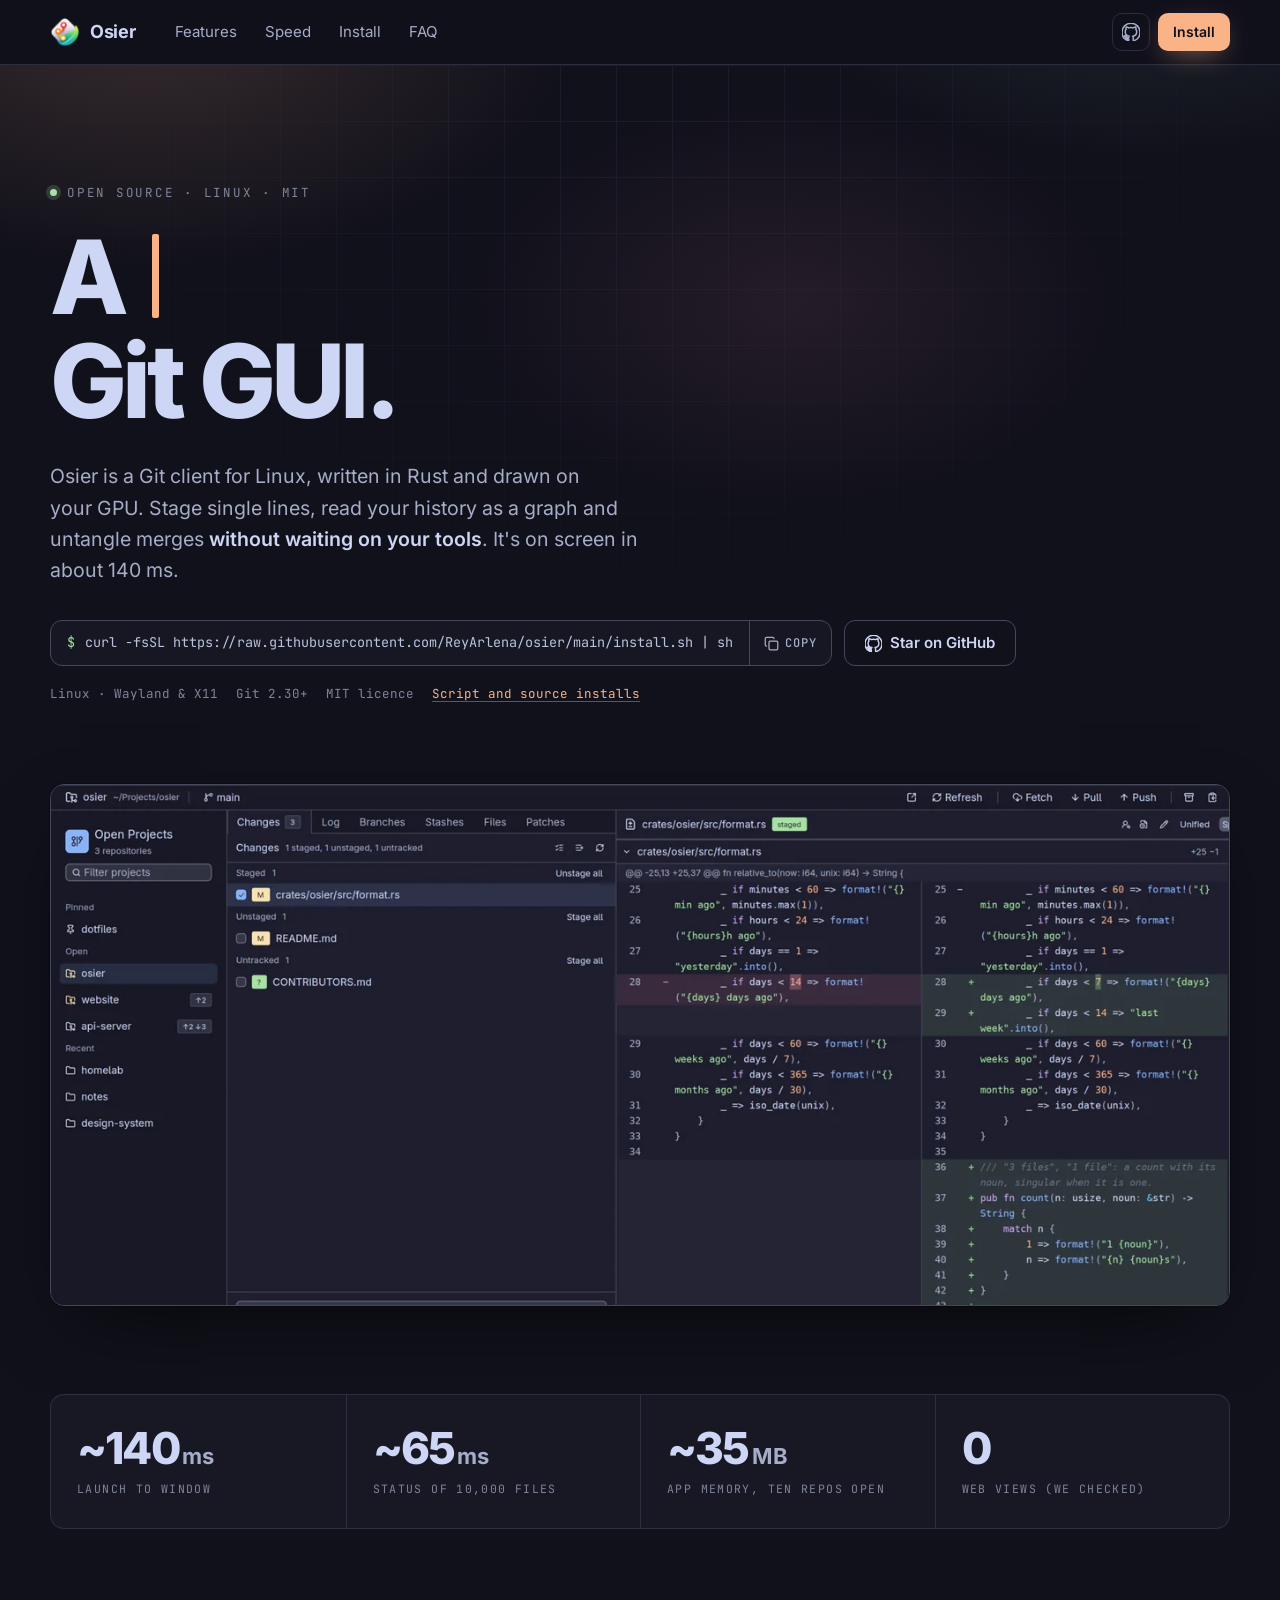
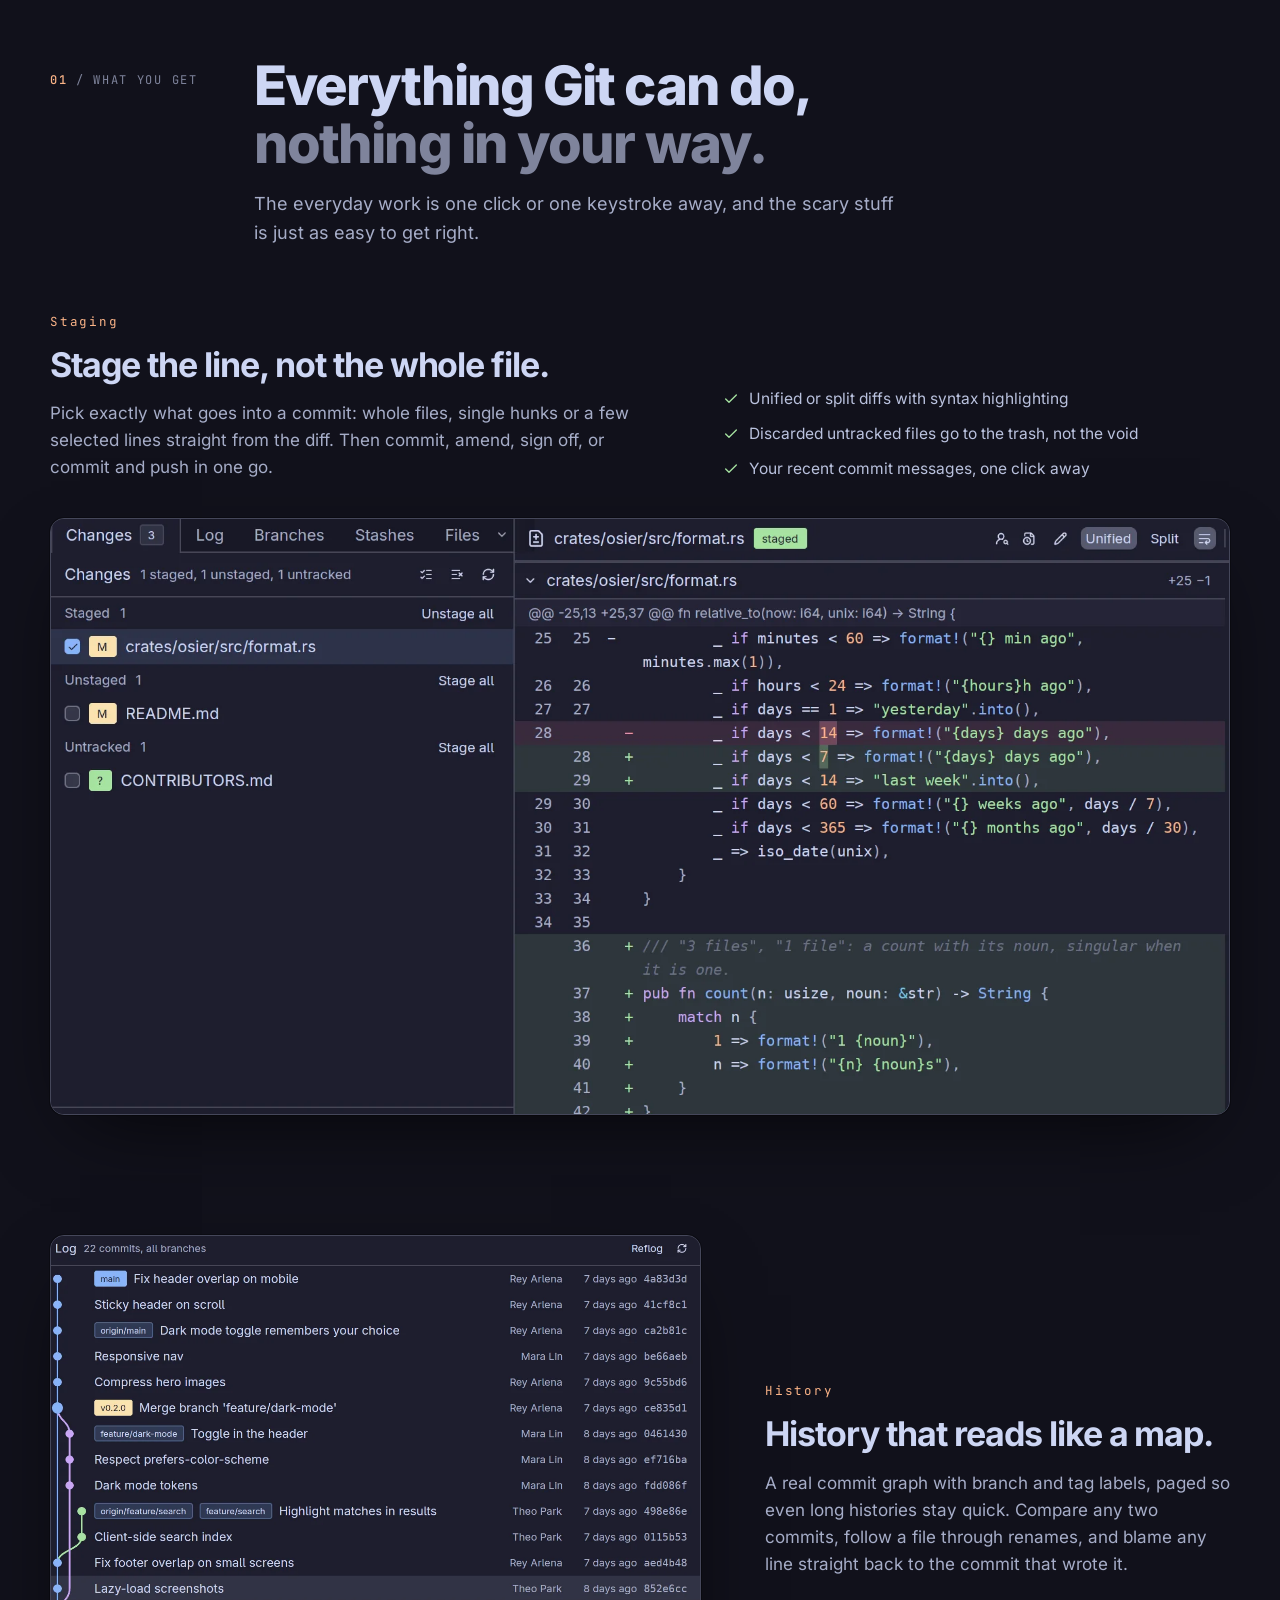
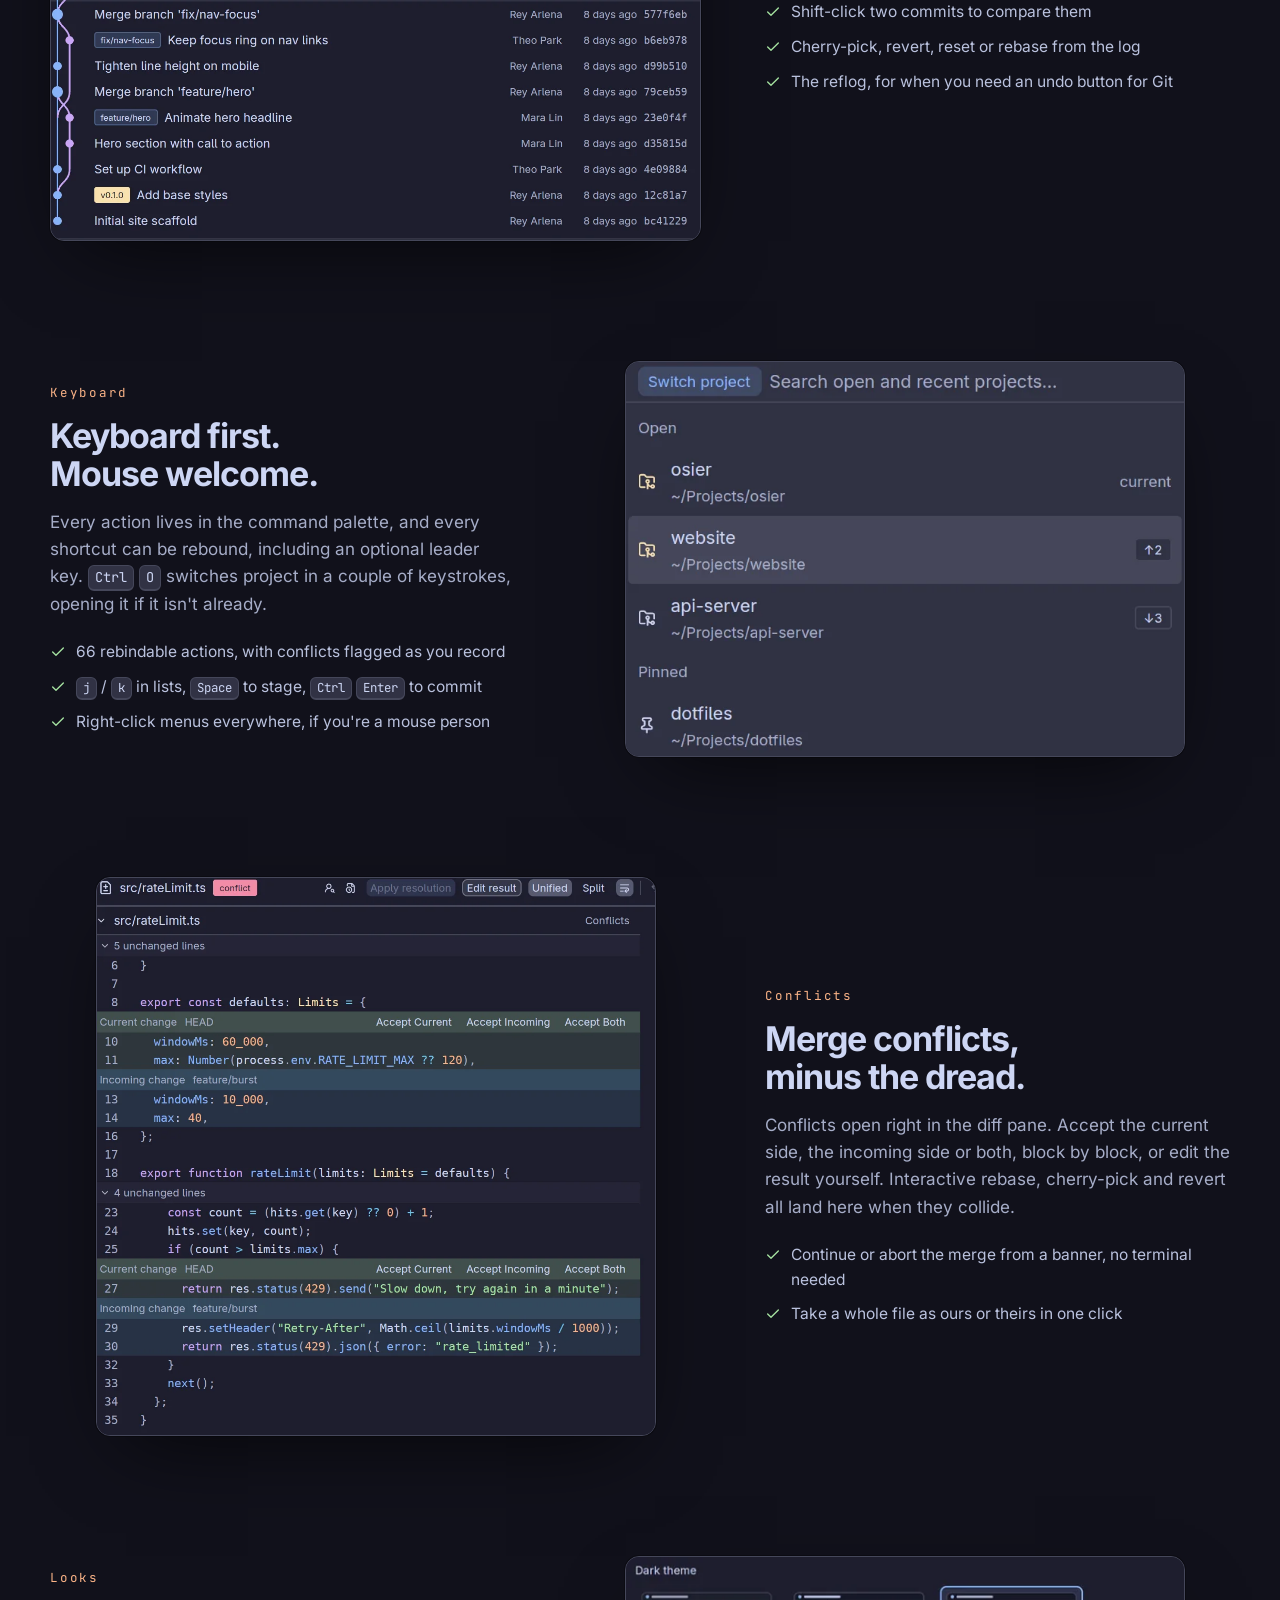
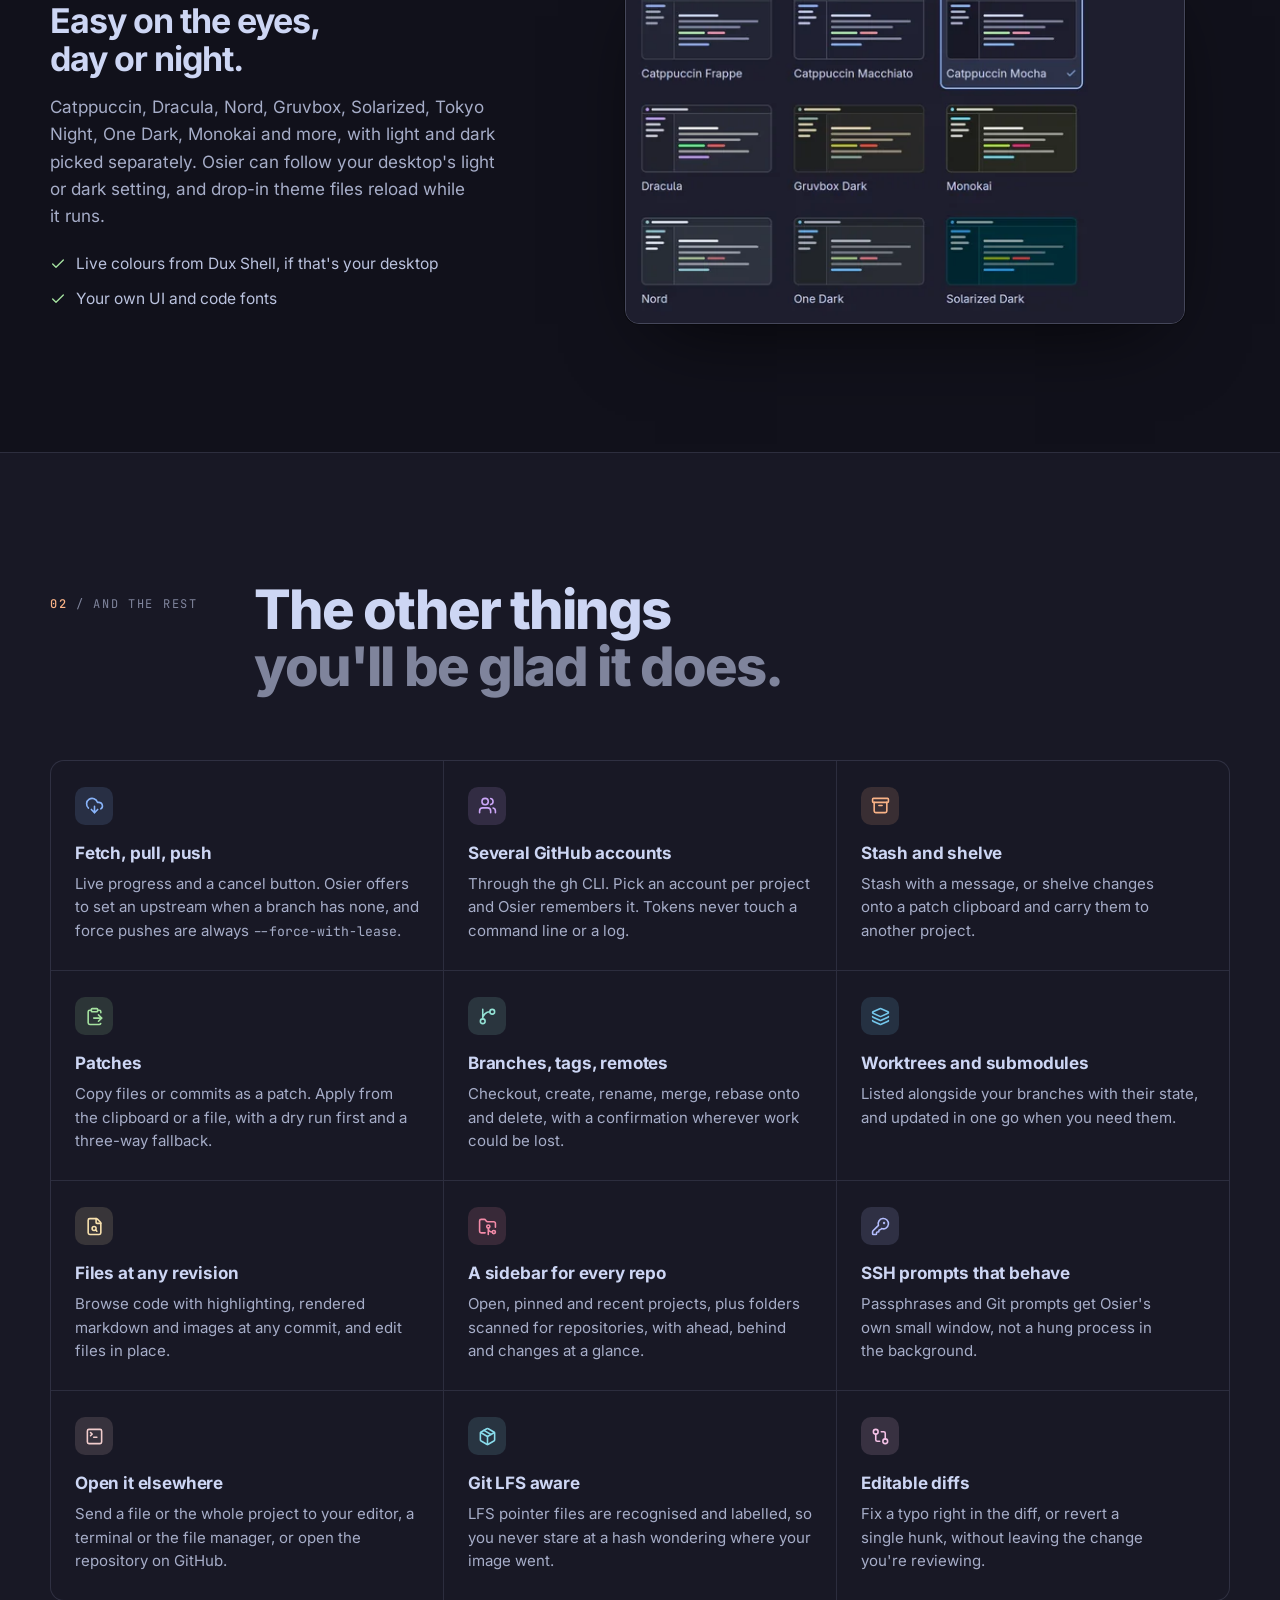
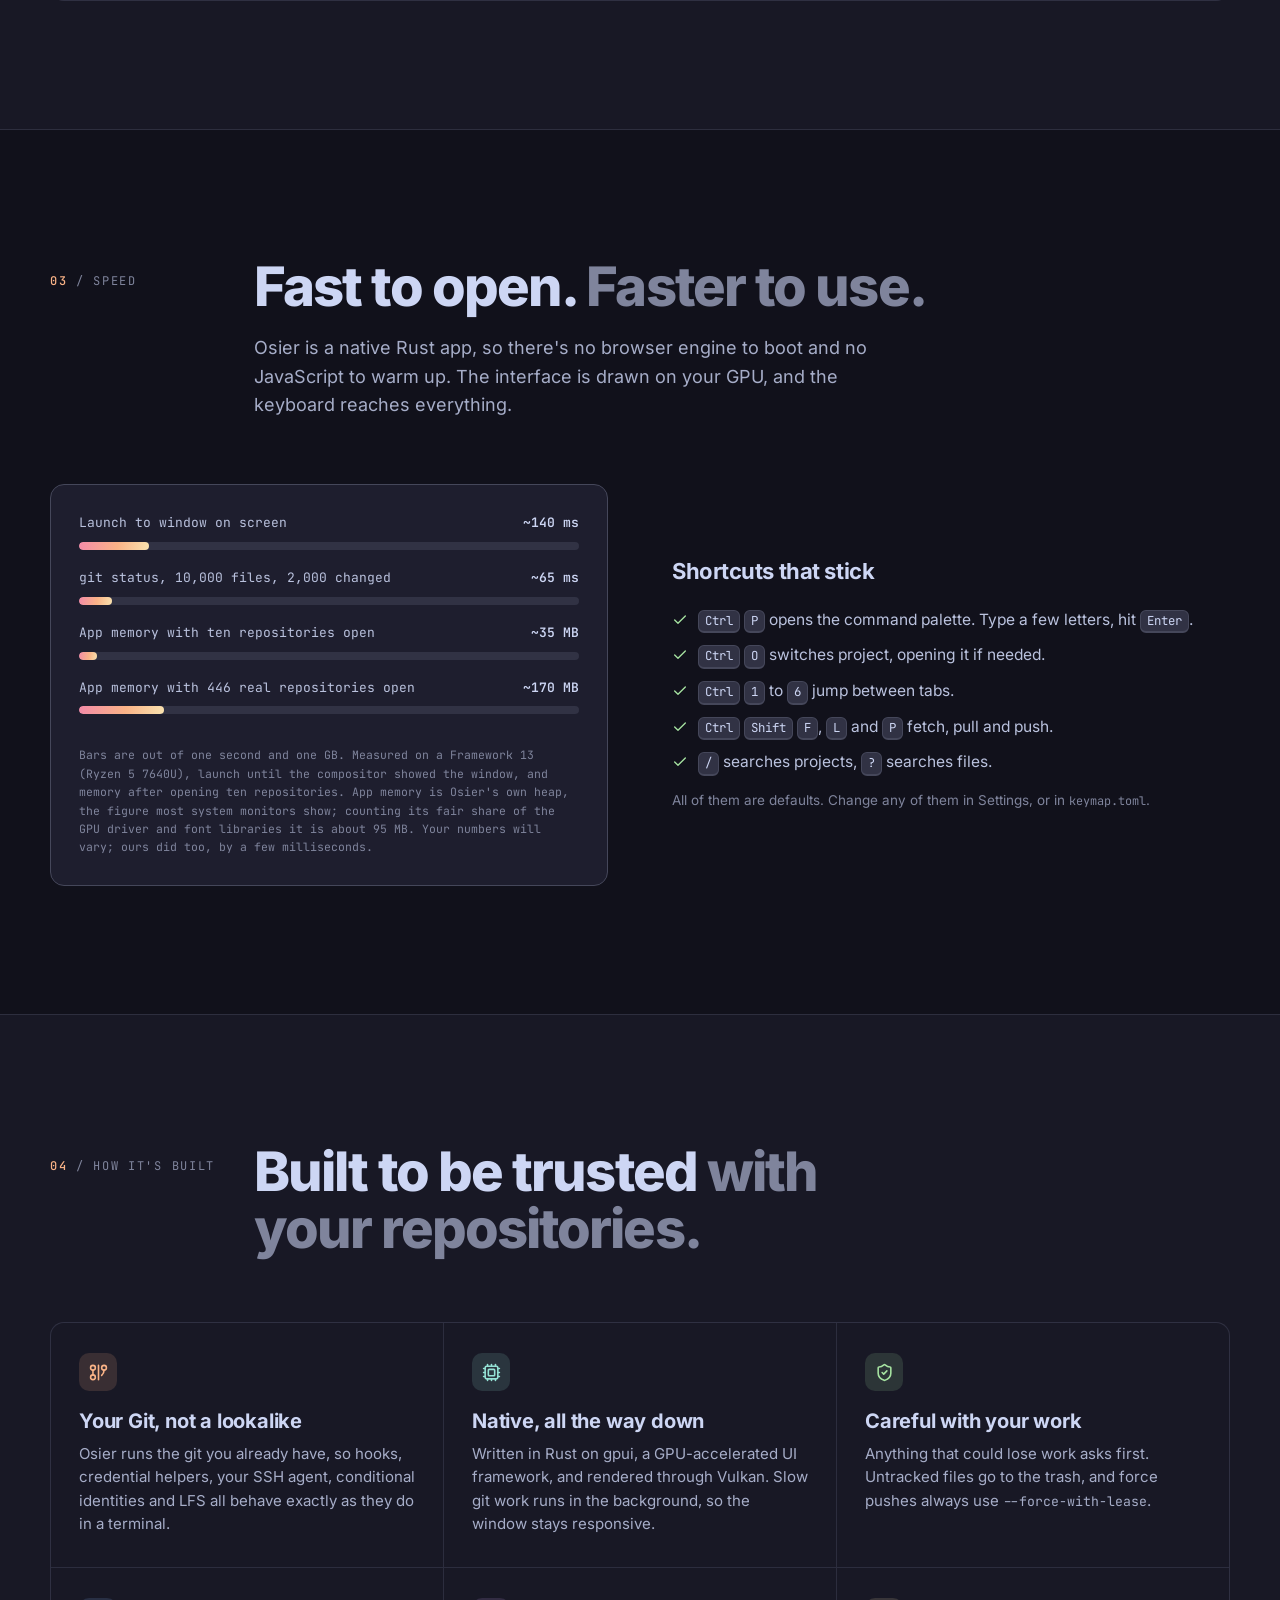
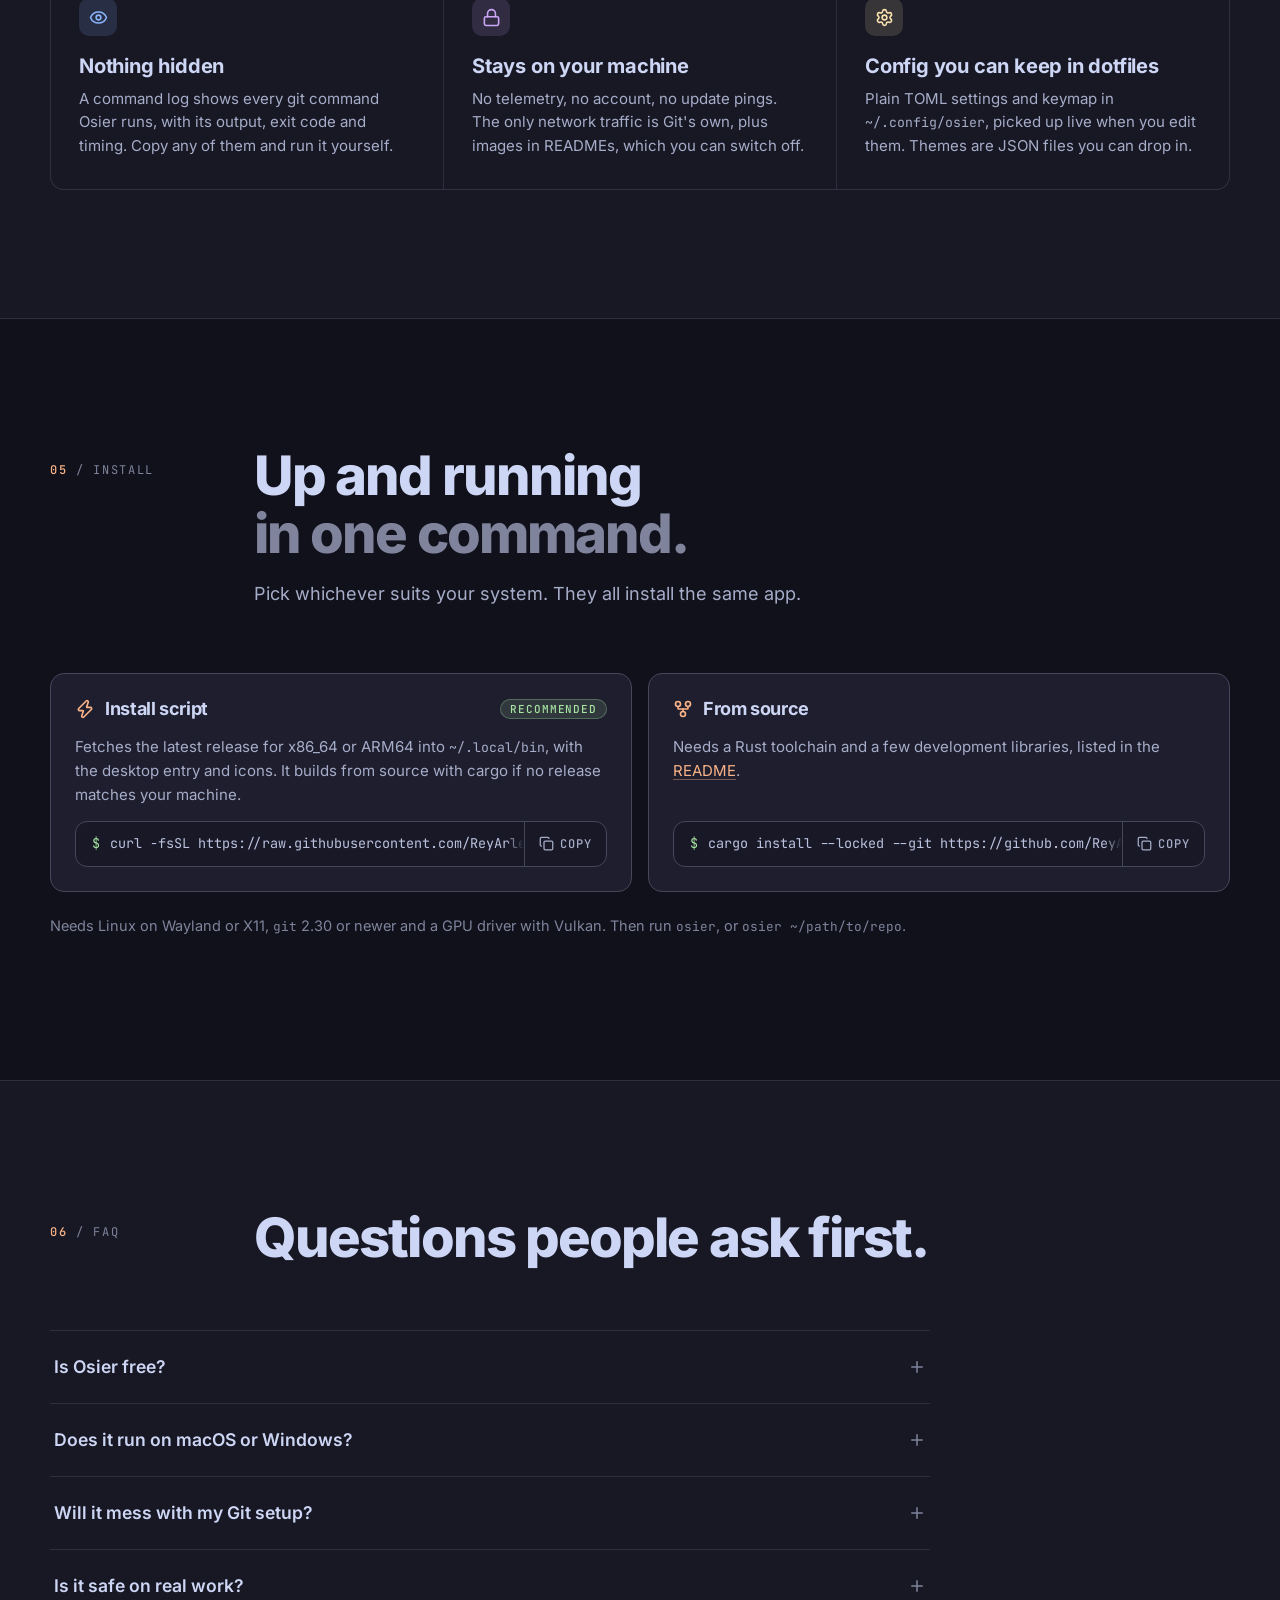
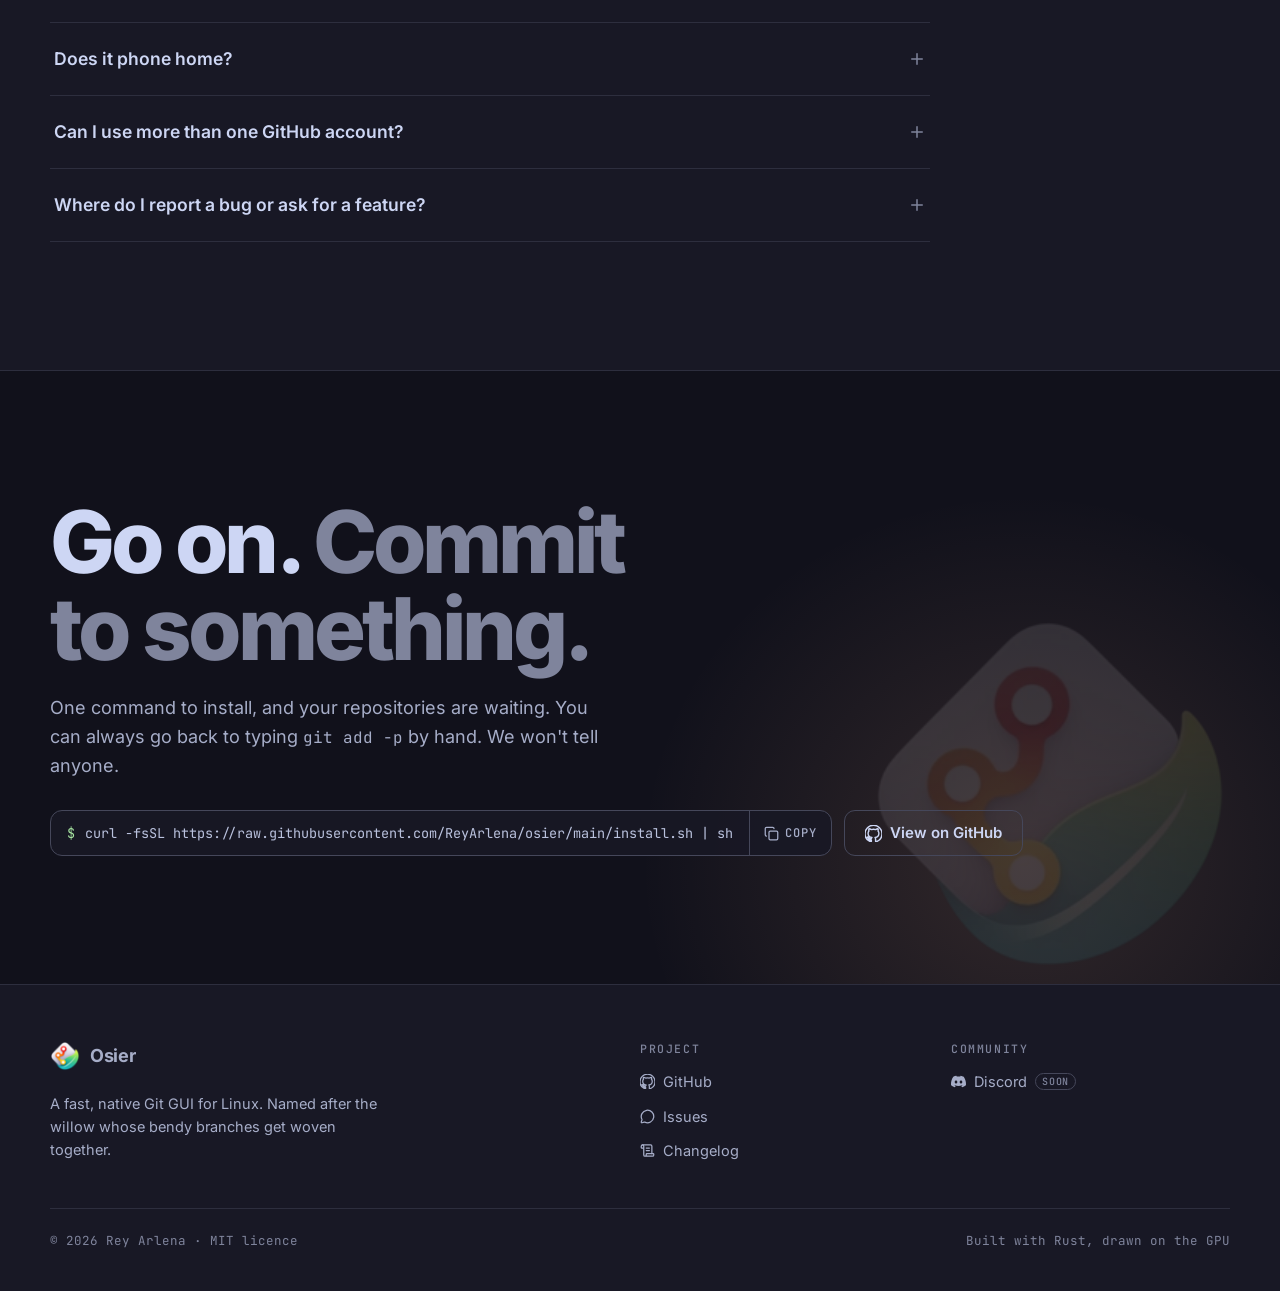
==== commit 92e63b35: "docs(site): hide the aur, flatpak and sponsor links until they exist" ====
--- a/site/index.html
+++ b/site/index.html
@@ -128,7 +128,8 @@
         <span>Linux &middot; Wayland &amp; X11</span>
         <span>Git 2.30+</span>
         <span>MIT licence</span>
-        <a href="#install">Arch, Flatpak and source installs</a>
+        <!-- Reinstate with the AUR and Flatpak cards: <a href="#install">Arch, Flatpak and source installs</a> -->
+        <a href="#install">Script and source installs</a>
       </p>
 
       <figure class="shot hero-shot reveal">
@@ -496,7 +497,8 @@
           </div>
         </div>
         <!-- /vendor: script -->
-        <!-- vendor: aur -->
+        <!-- Hidden until the AUR and Flatpak packages are published; reinstate later.
+        vendor: aur
         <div class="install-card reveal">
           <header><svg class="icon"><use href="#i-package"/></svg><h3>Arch Linux (AUR)</h3></header>
           <p>Prebuilt as <code>osier-bin</code>, or <code>osier</code> to build from source.
@@ -506,8 +508,8 @@
             <button class="copy" type="button" aria-label="Copy AUR command"><svg class="icon"><use href="#i-copy"/></svg><span>Copy</span></button>
           </div>
         </div>
-        <!-- /vendor: aur -->
-        <!-- vendor: flatpak -->
+        /vendor: aur
+        vendor: flatpak
         <div class="install-card reveal">
           <header><svg class="icon"><use href="#i-layers"/></svg><h3>Flatpak</h3></header>
           <p>Sandboxed, from Flathub, for any distribution.</p>
@@ -516,7 +518,8 @@
             <button class="copy" type="button" aria-label="Copy Flatpak command"><svg class="icon"><use href="#i-copy"/></svg><span>Copy</span></button>
           </div>
         </div>
-        <!-- /vendor: flatpak -->
+        /vendor: flatpak
+        -->
         <!-- vendor: source -->
         <div class="install-card reveal">
           <header><svg class="icon"><use href="#i-git-fork"/></svg><h3>From source</h3></header>
@@ -547,7 +550,7 @@
         <details>
           <summary>Is Osier free?<svg class="icon"><use href="#i-plus"/></svg></summary>
           <p>Yes. It's open source under the MIT licence, with no paid tier and nothing to sign
-            up for. If it saves you time, you can <a href="https://github.com/sponsors/ReyArlena">sponsor development</a>.</p>
+            up for.<!-- Reinstate with the sponsor page: If it saves you time, you can <a href="https://github.com/sponsors/ReyArlena">sponsor development</a>. --></p>
         </details>
         <details>
           <summary>Does it run on macOS or Windows?<svg class="icon"><use href="#i-plus"/></svg></summary>
@@ -625,8 +628,9 @@
       <div>
         <h4>Community</h4>
         <ul>
-          <!-- Sponsor page: not set up yet -->
+          <!-- Sponsor page: not set up yet, reinstate this item when it exists
           <li><a href="https://github.com/sponsors/ReyArlena"><svg class="icon"><use href="#i-heart"/></svg>Sponsor</a></li>
+          -->
           <!-- Discord server: not set up yet, replace the link when it exists -->
           <li><a href="#" aria-disabled="true" class="pending"><svg class="icon solid"><use href="#i-discord"/></svg>Discord <span class="soon">Soon</span></a></li>
         </ul>
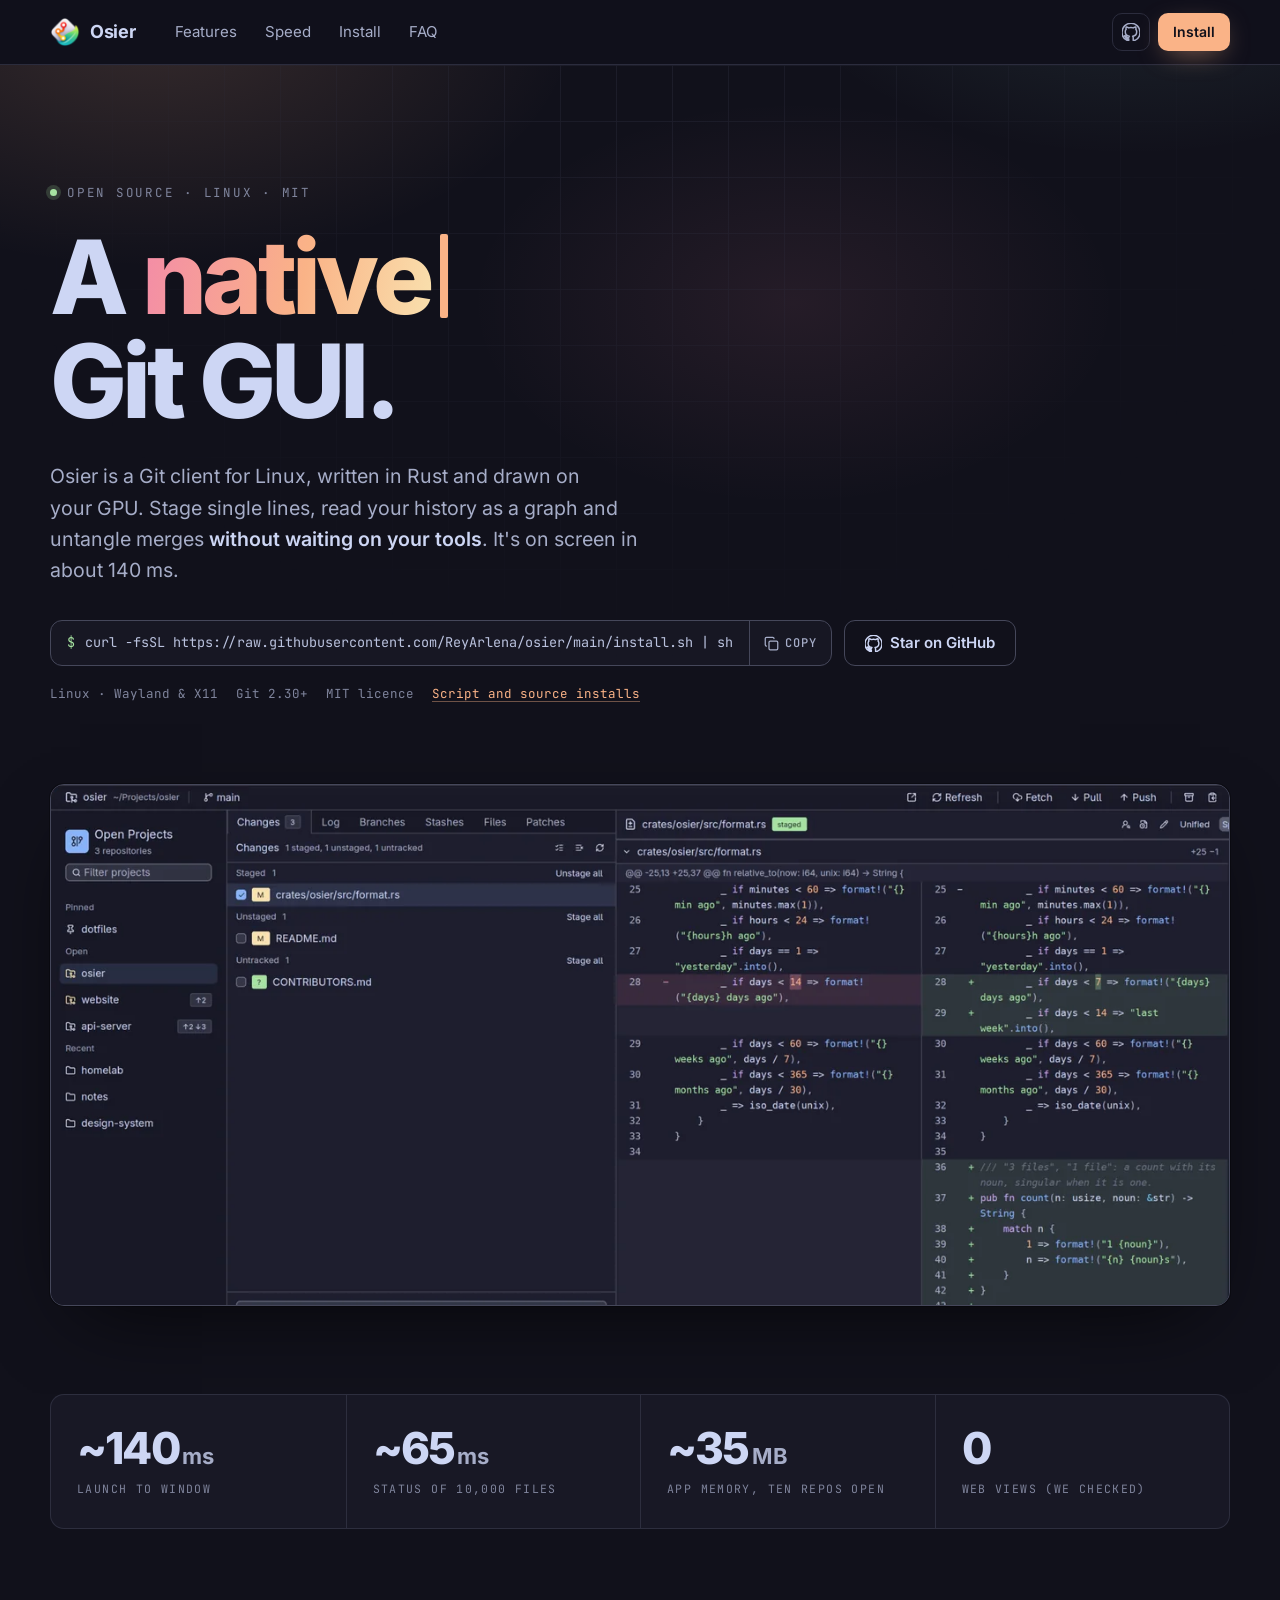
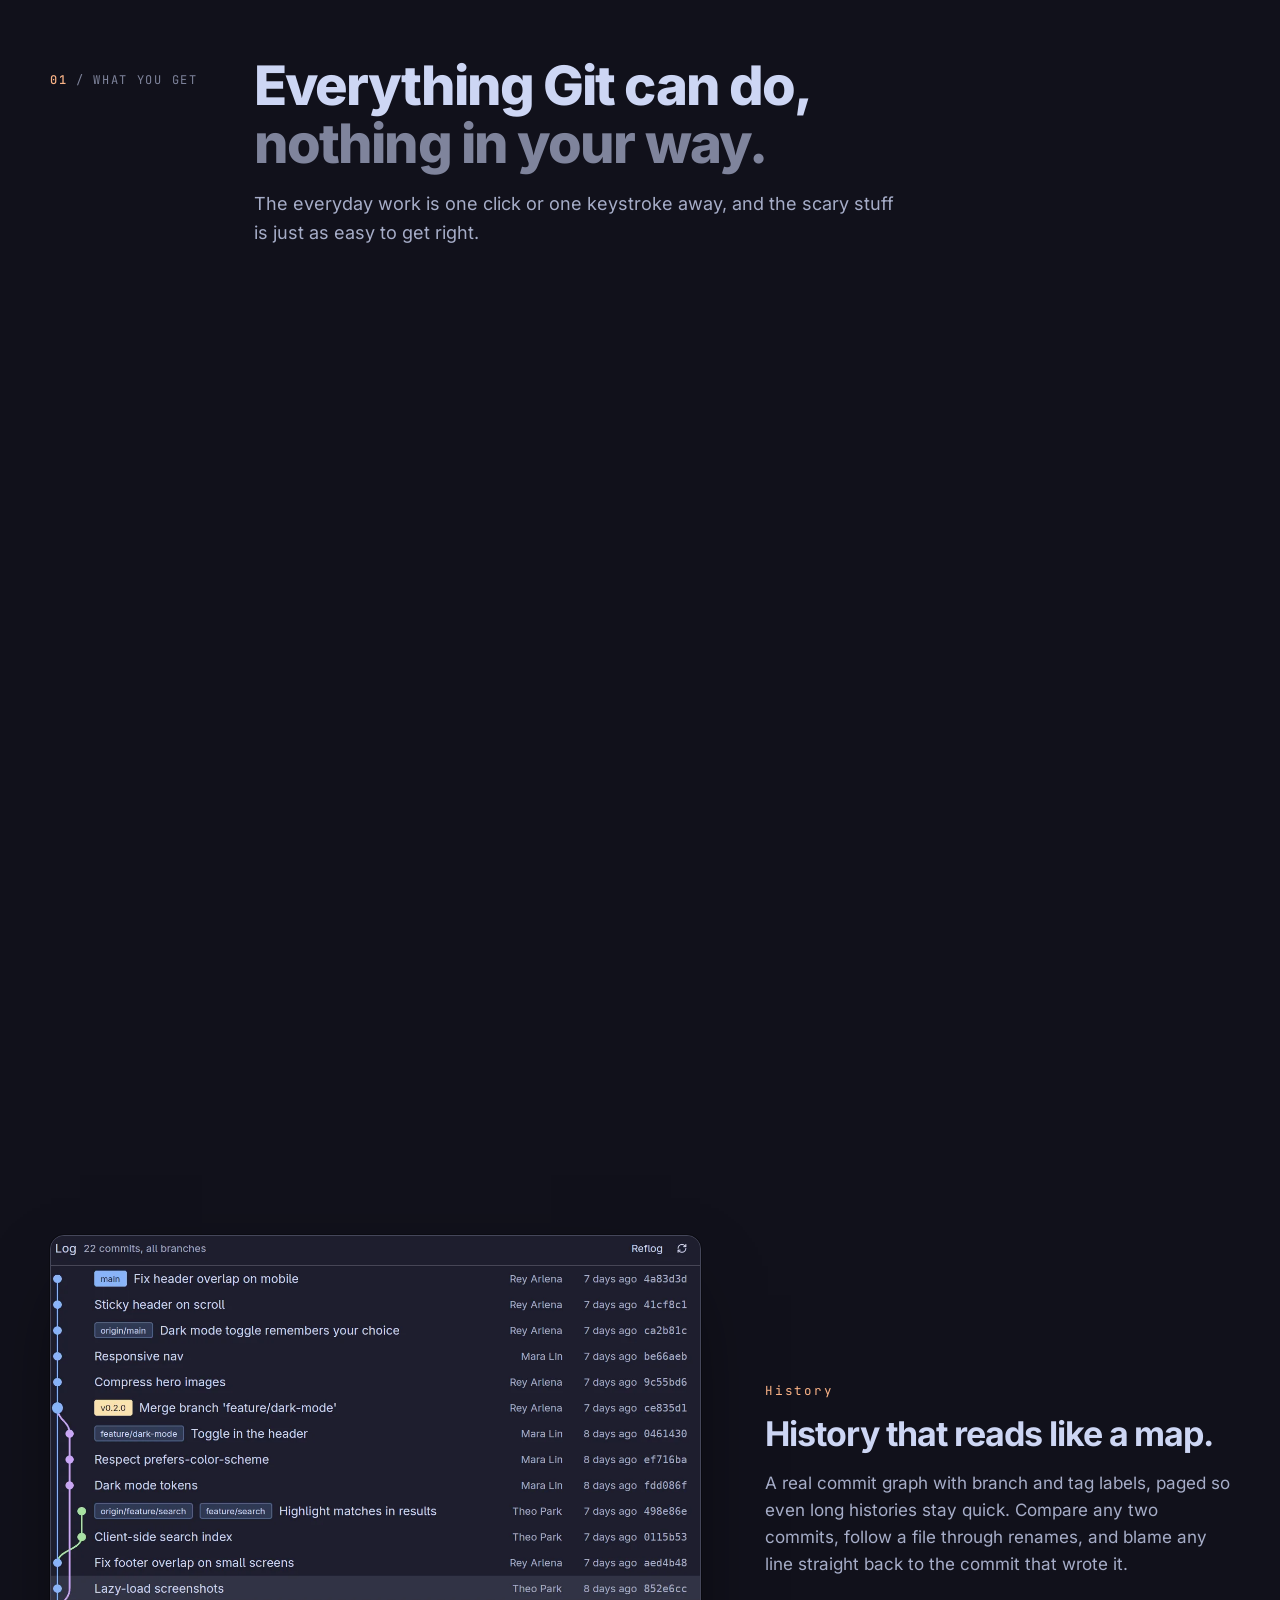
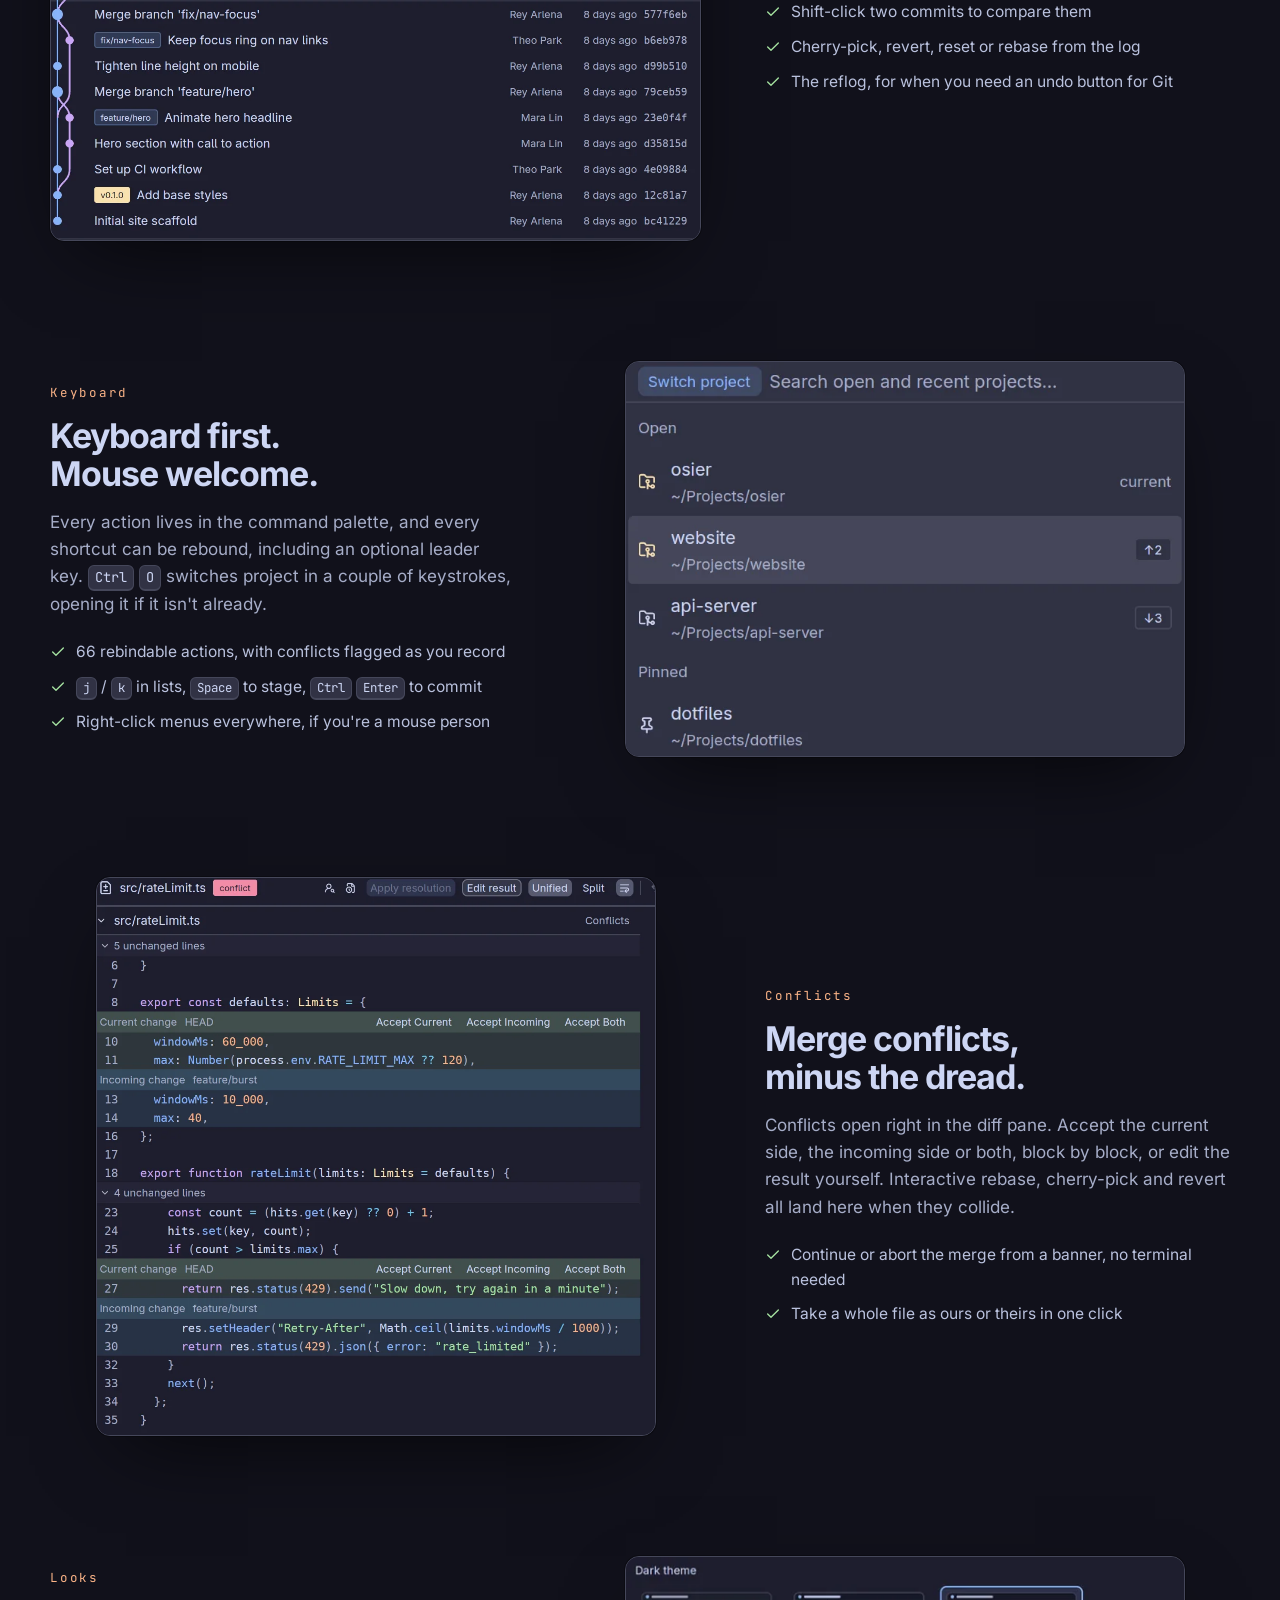
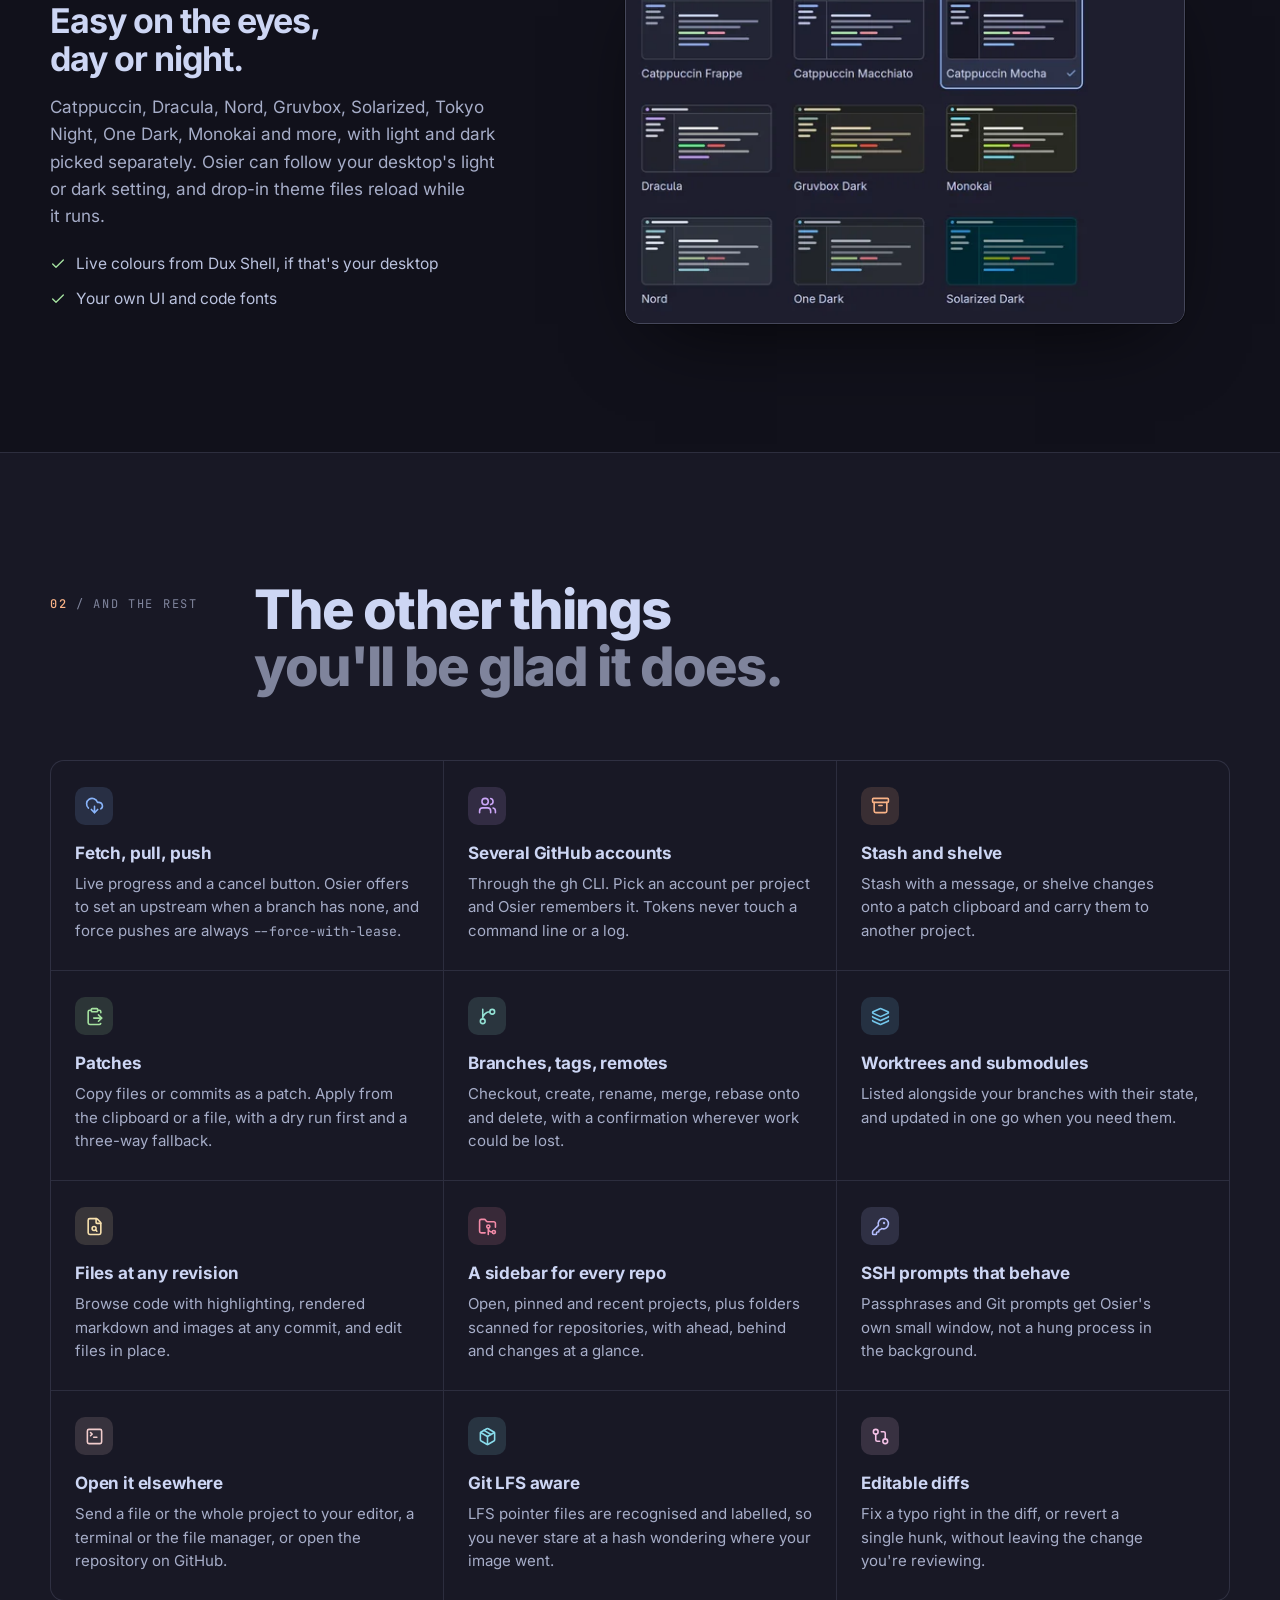
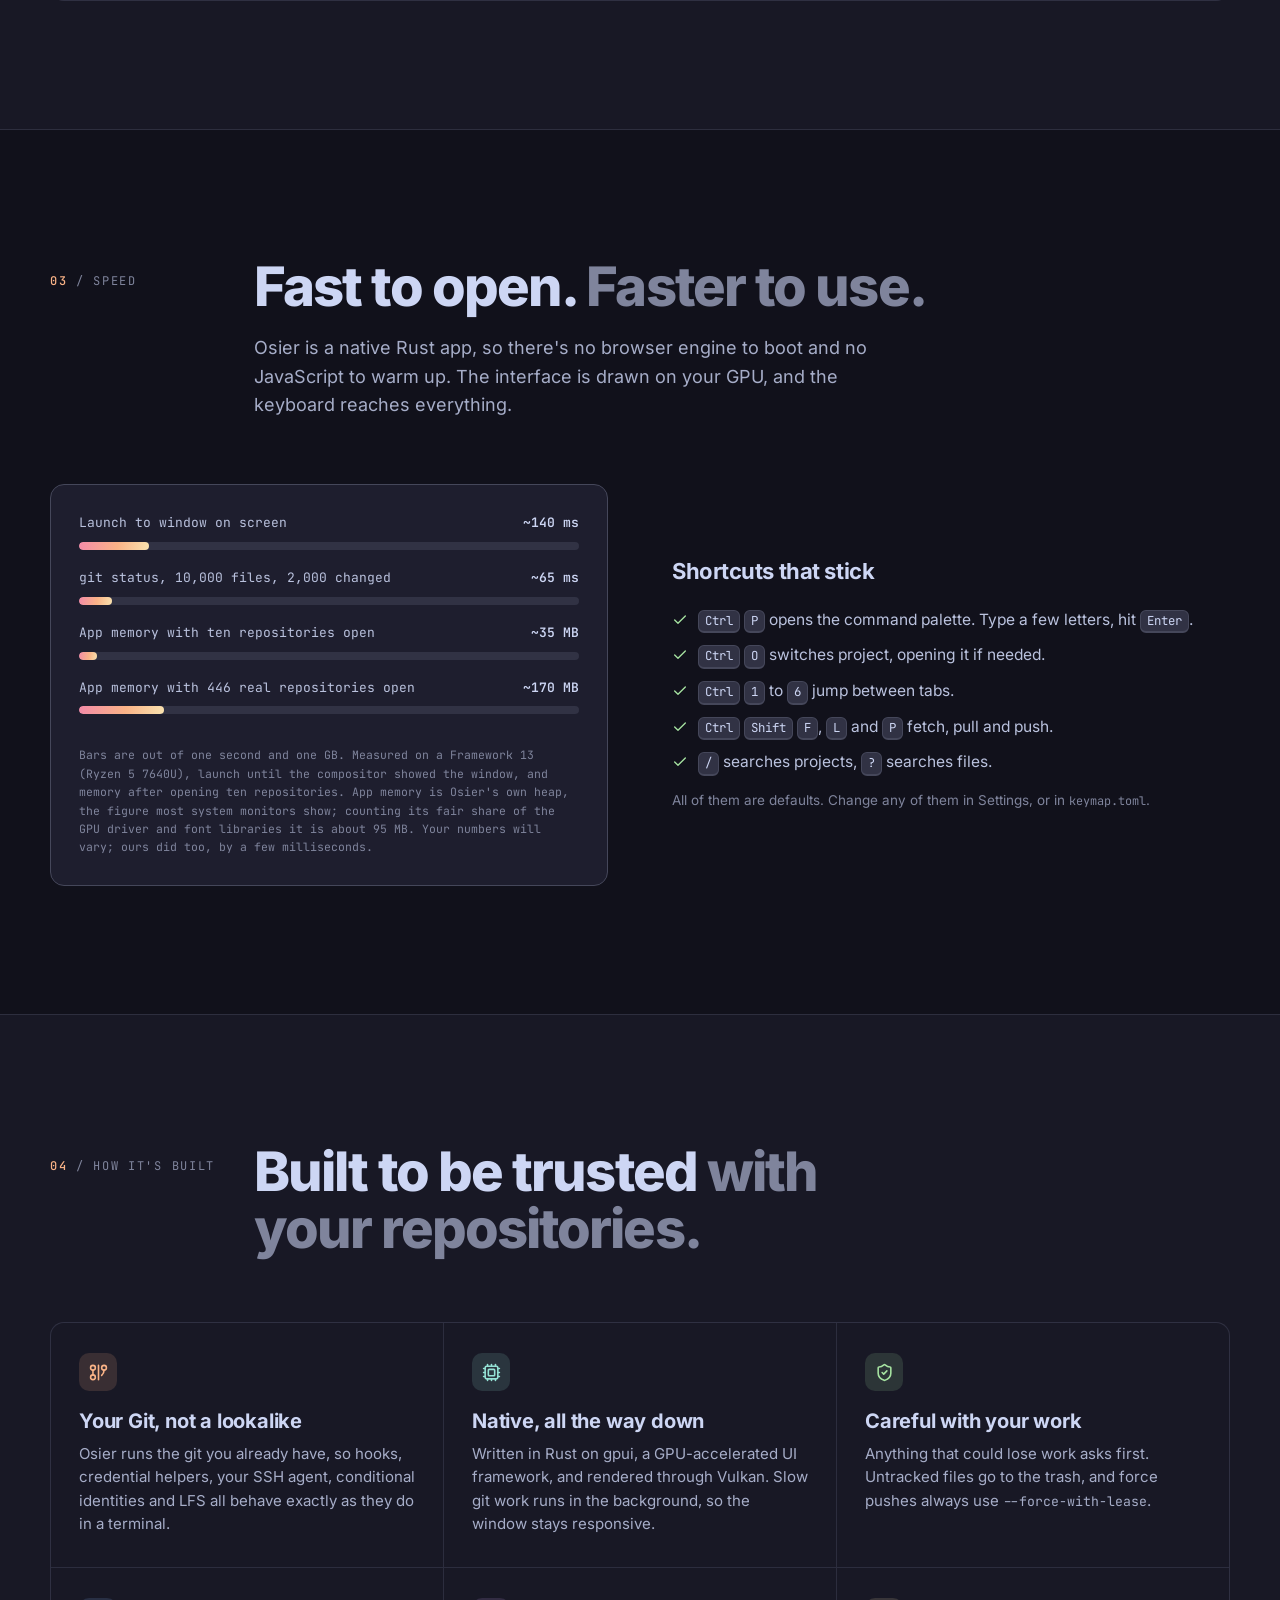
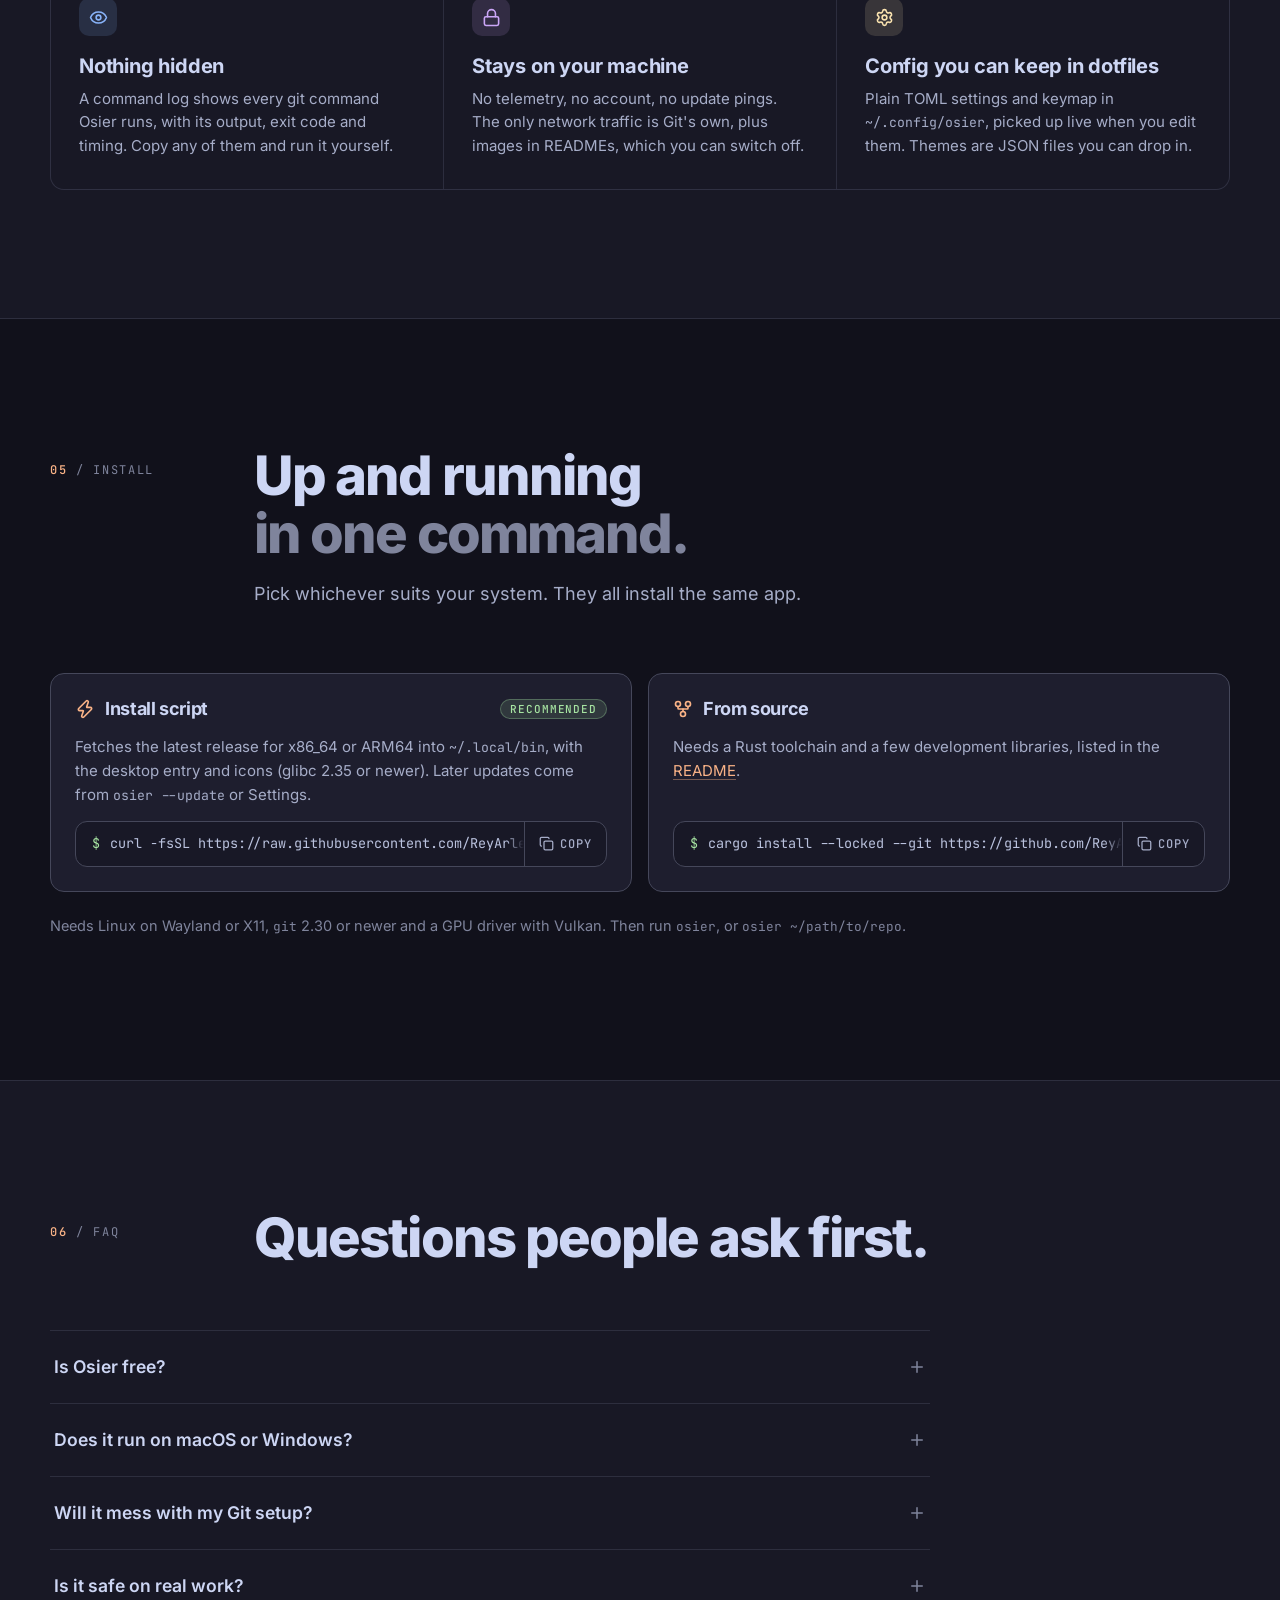
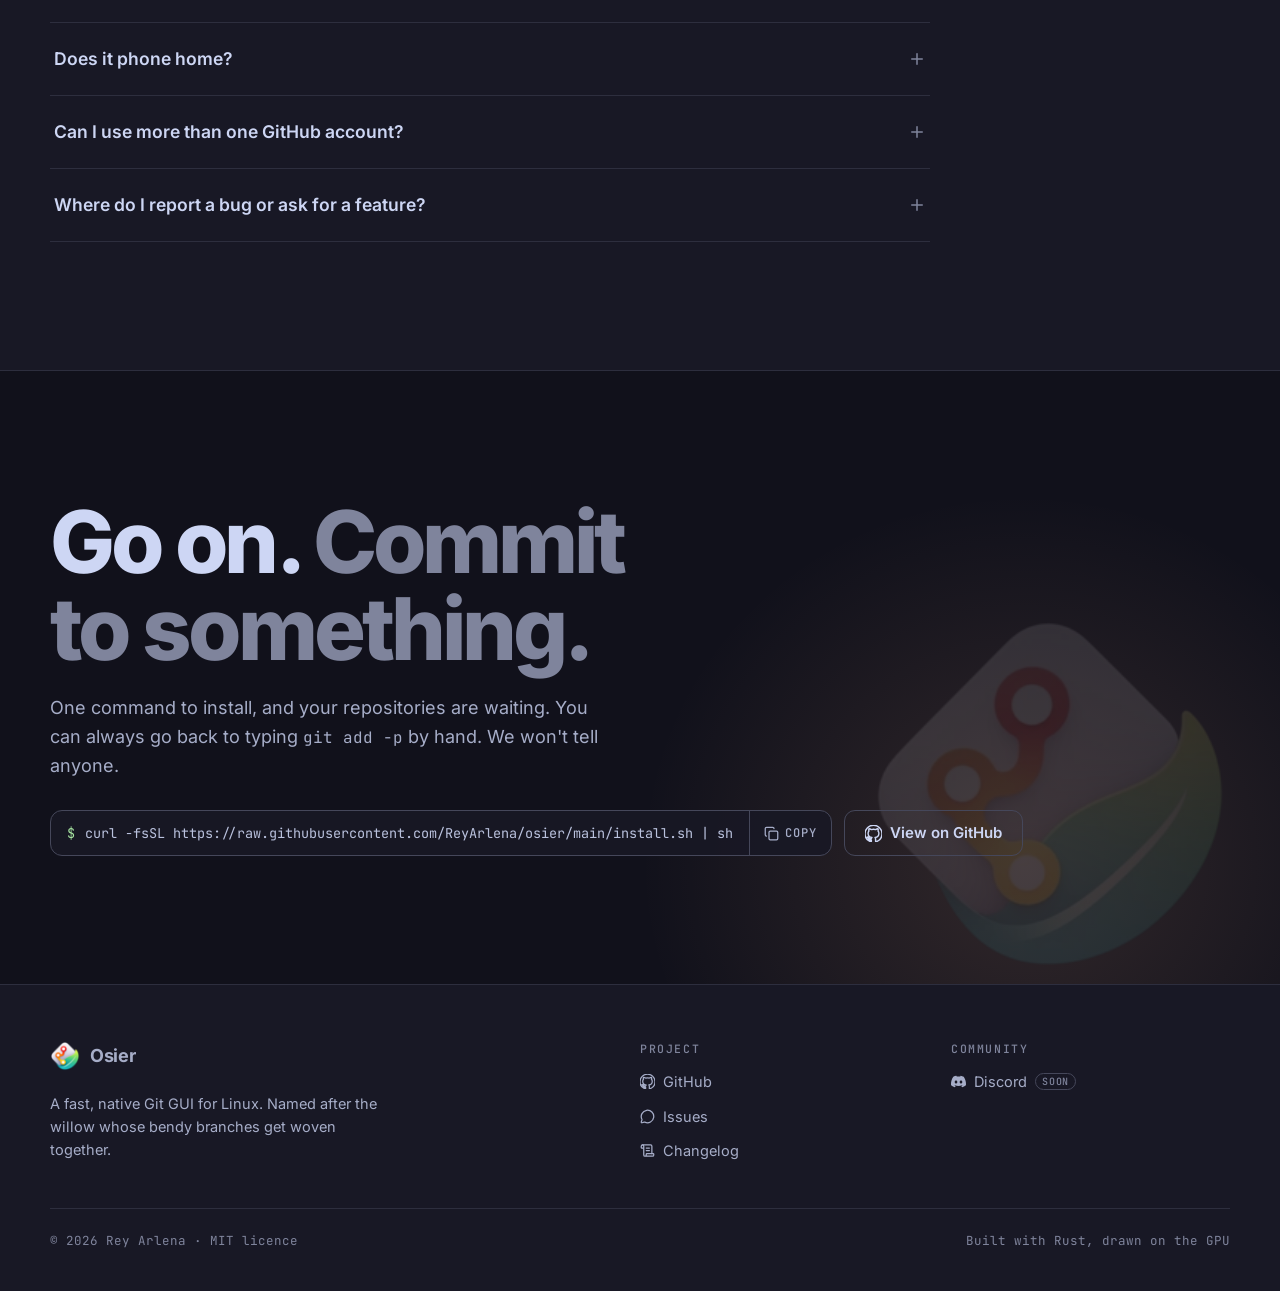
==== commit 813ee25f: "feat(install): install prebuilt binaries only, with a glibc check" ====
--- a/site/index.html
+++ b/site/index.html
@@ -489,8 +489,8 @@
         <div class="install-card reveal">
           <header><svg class="icon"><use href="#i-zap"/></svg><h3>Install script</h3><span class="badge">Recommended</span></header>
           <p>Fetches the latest release for x86_64 or ARM64 into <code>~/.local/bin</code>,
-            with the desktop entry and icons. It builds from source with cargo if no release
-            matches your machine.</p>
+            with the desktop entry and icons (glibc 2.35 or newer). Later updates come from
+            <code>osier --update</code> or Settings.</p>
           <div class="cmd">
             <code><span class="prompt">$</span><span data-copy-source>curl -fsSL https://raw.githubusercontent.com/ReyArlena/osier/main/install.sh | sh</span></code>
             <button class="copy" type="button" aria-label="Copy install script command"><svg class="icon"><use href="#i-copy"/></svg><span>Copy</span></button>
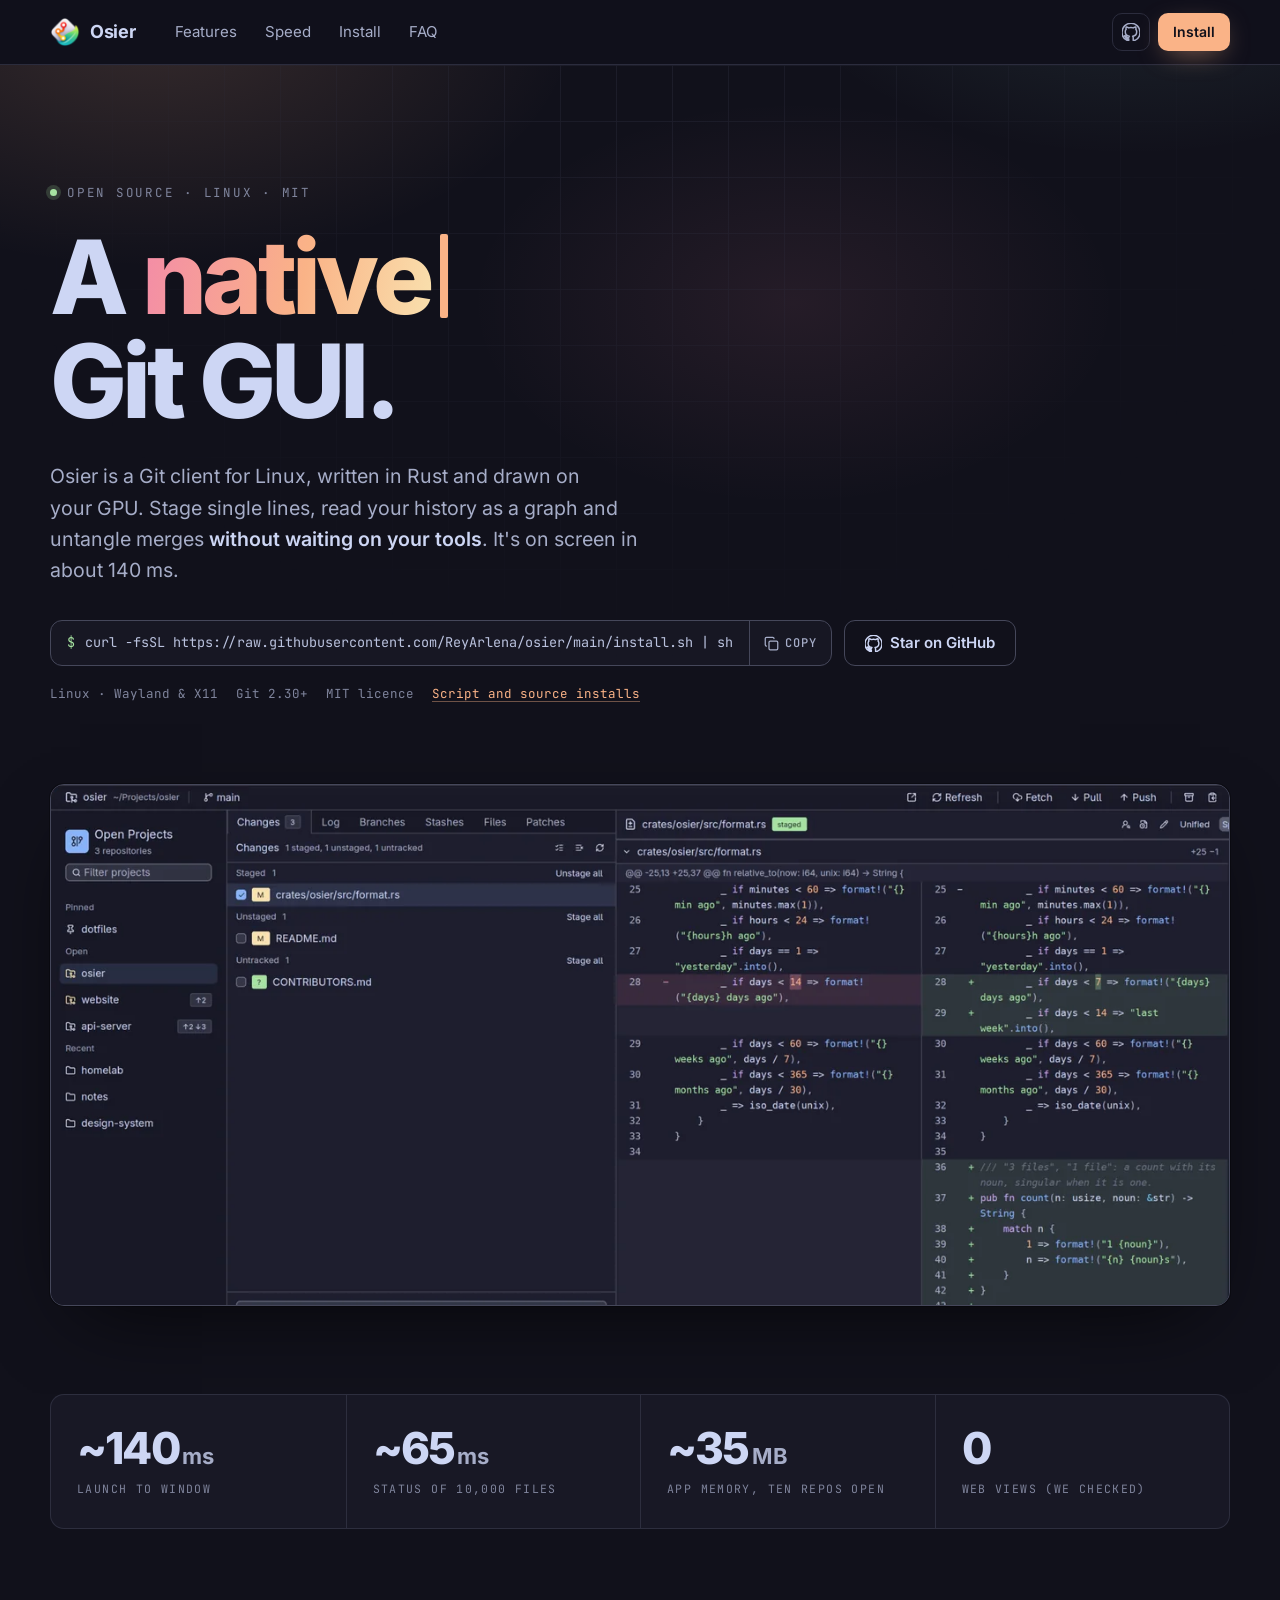
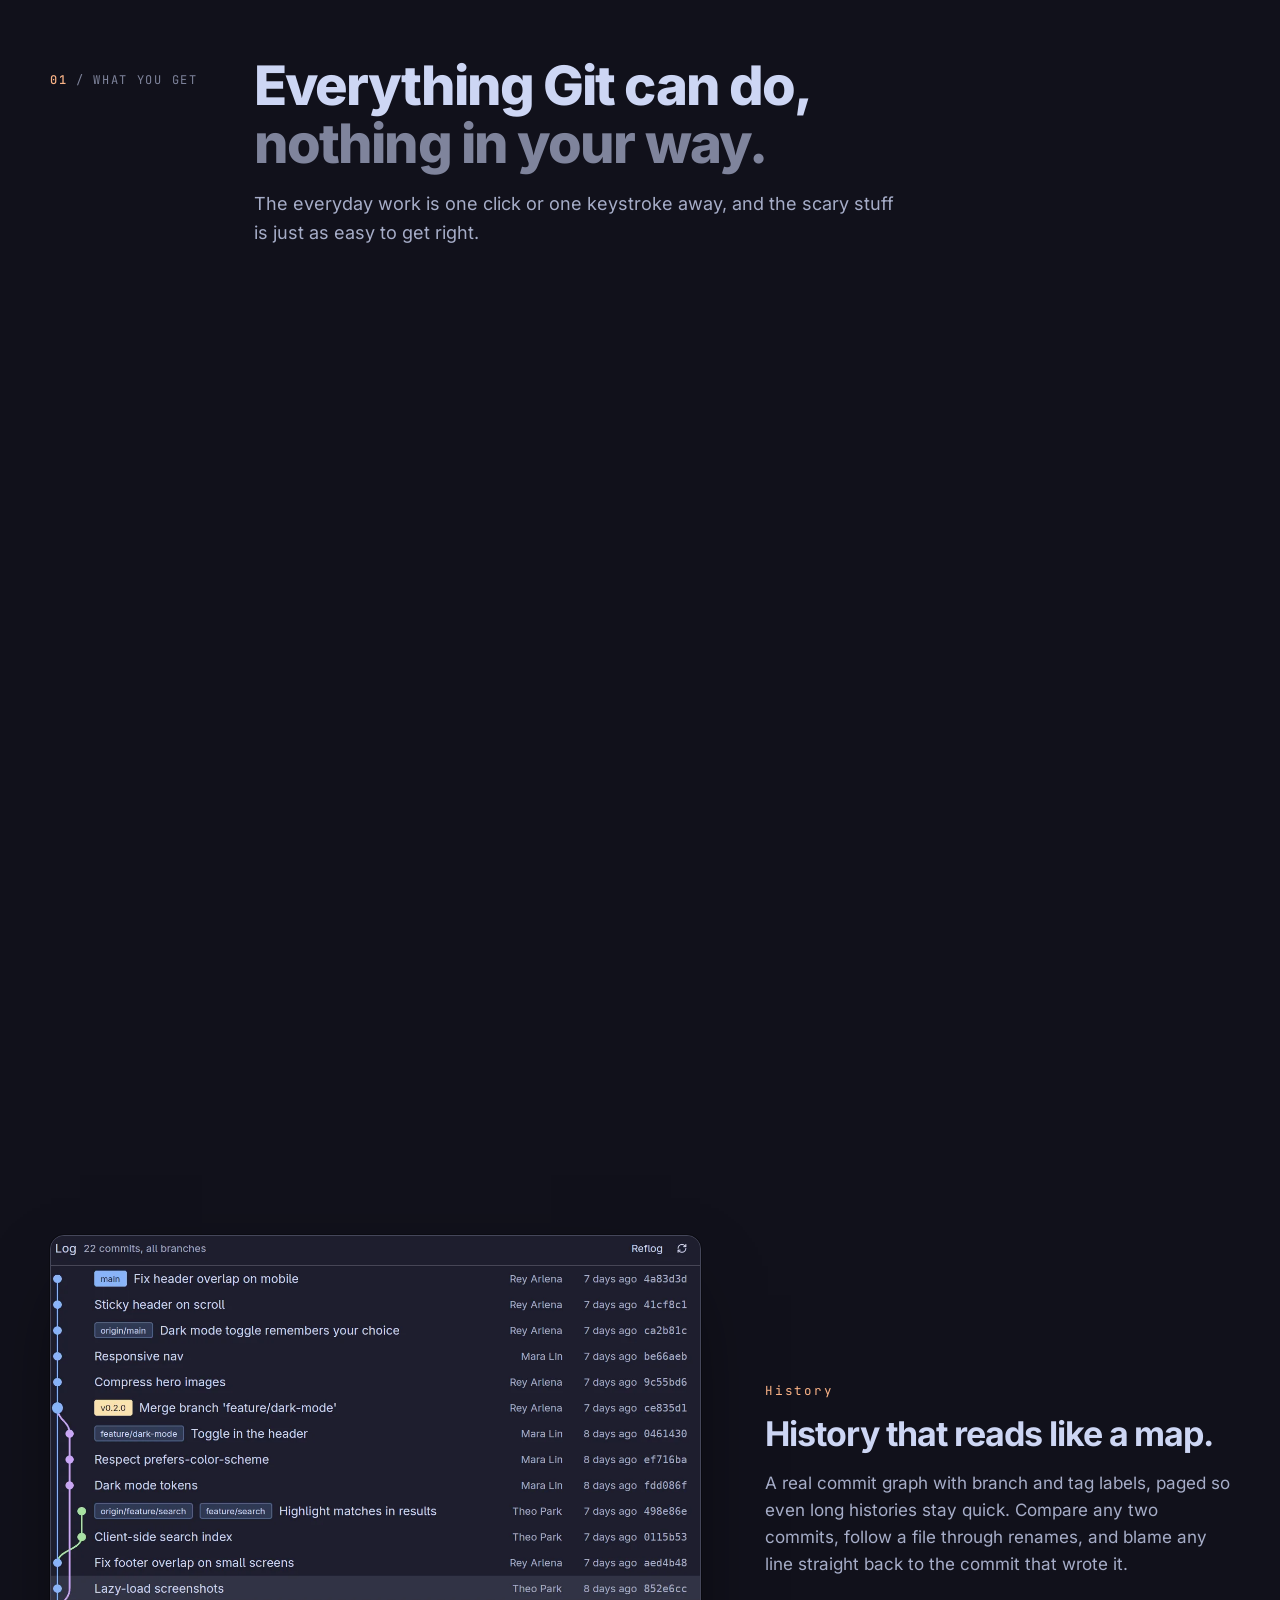
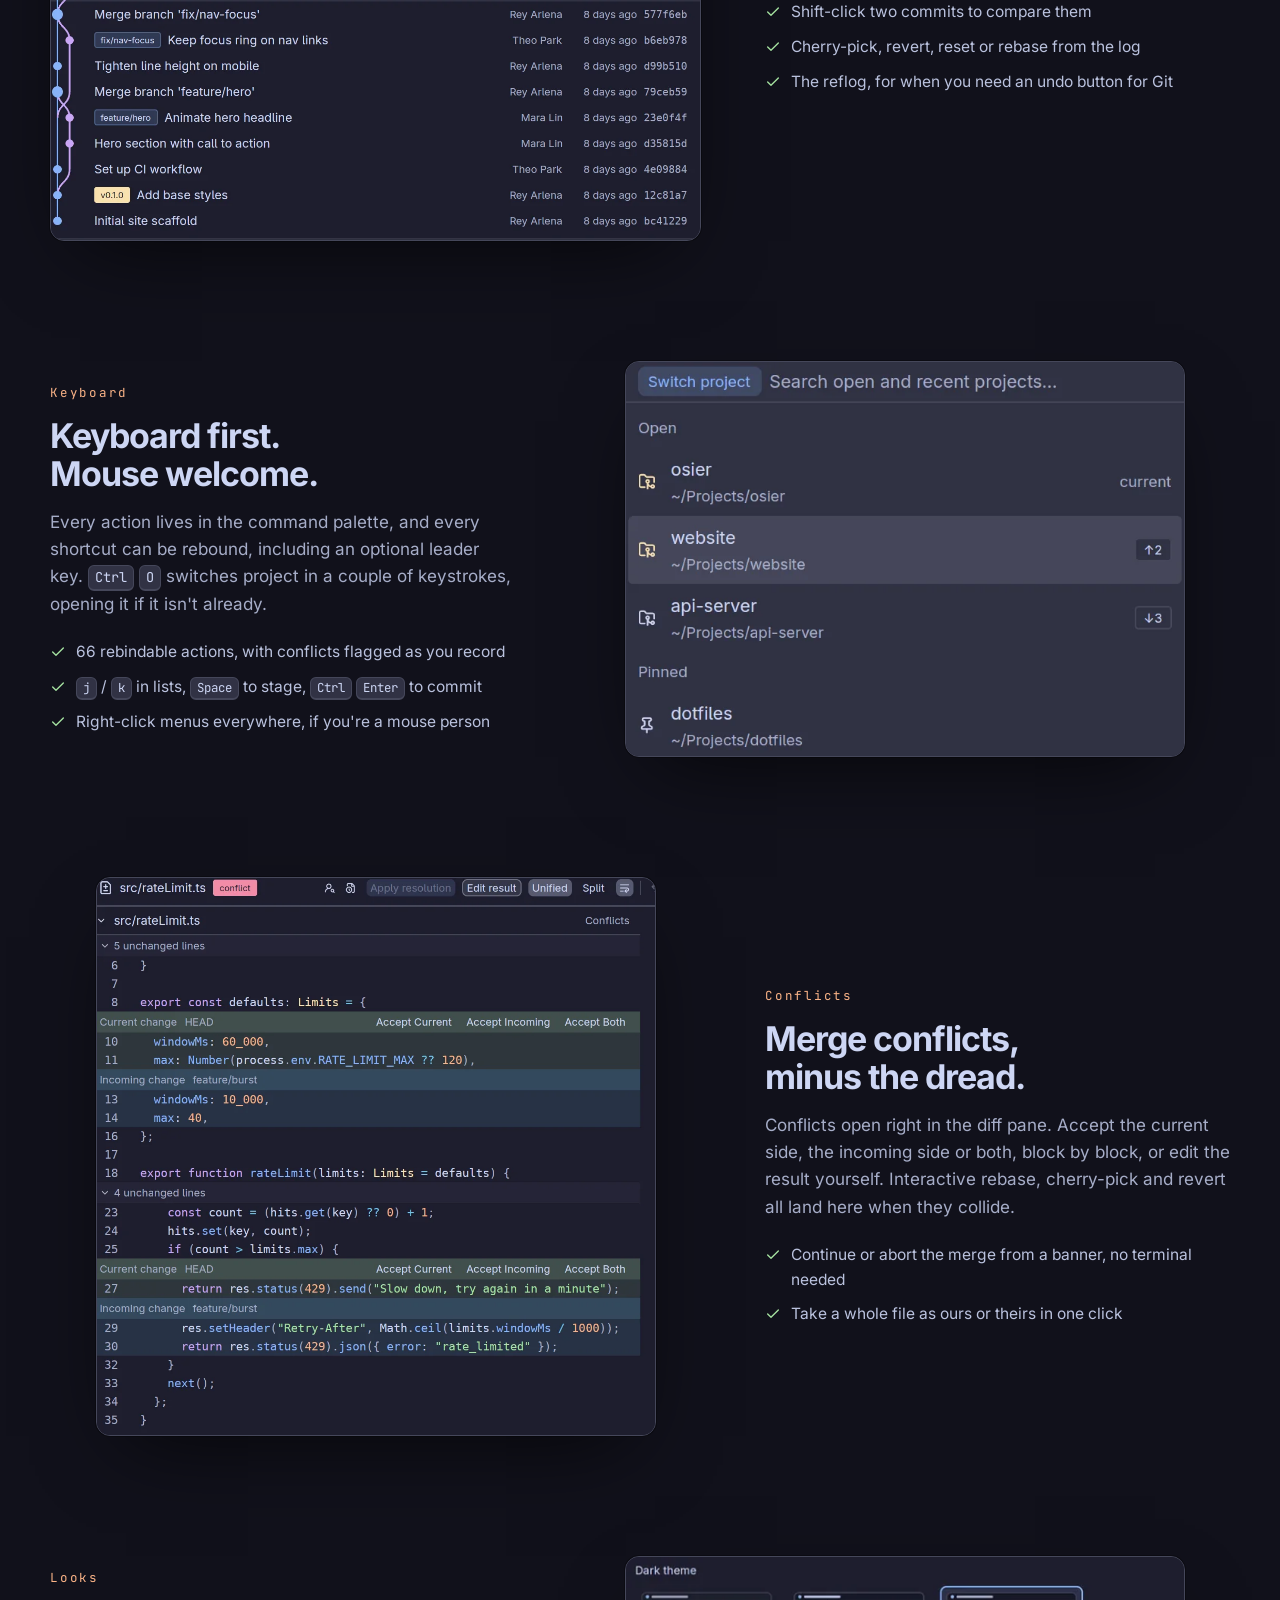
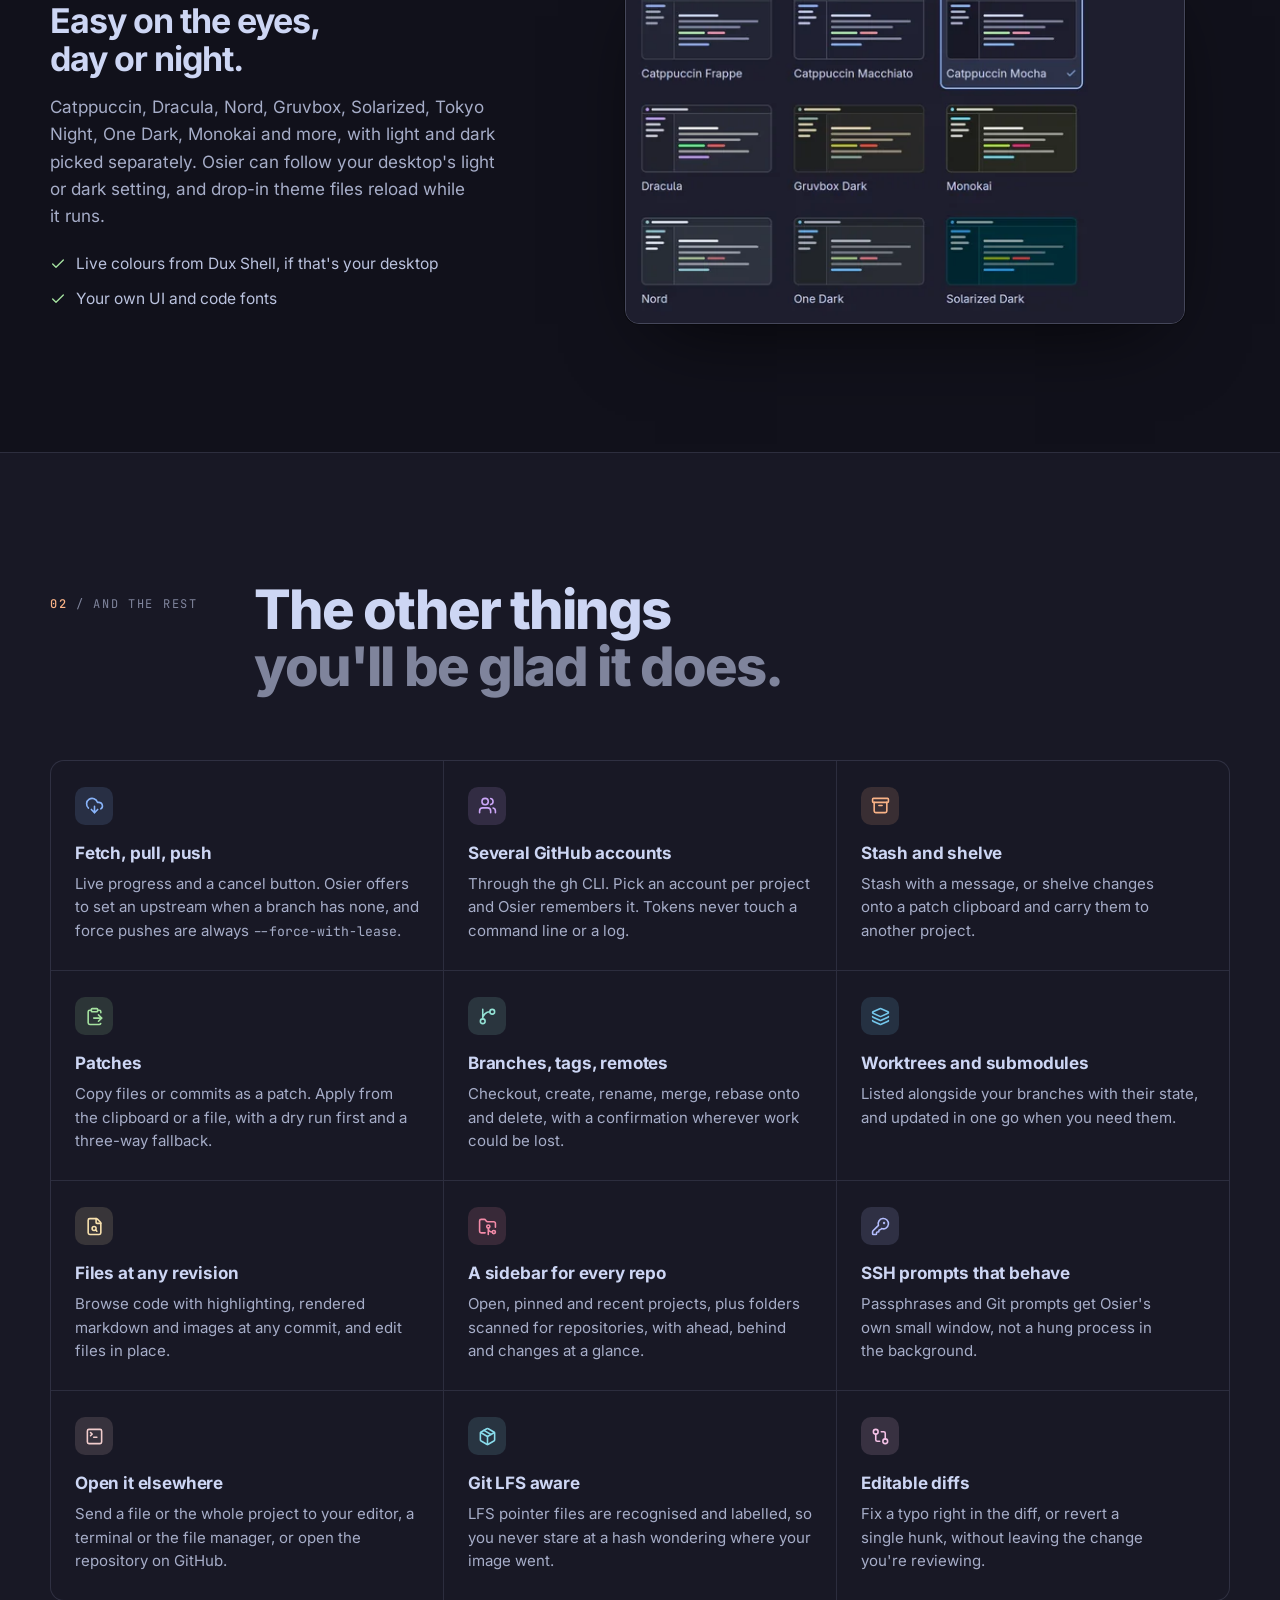
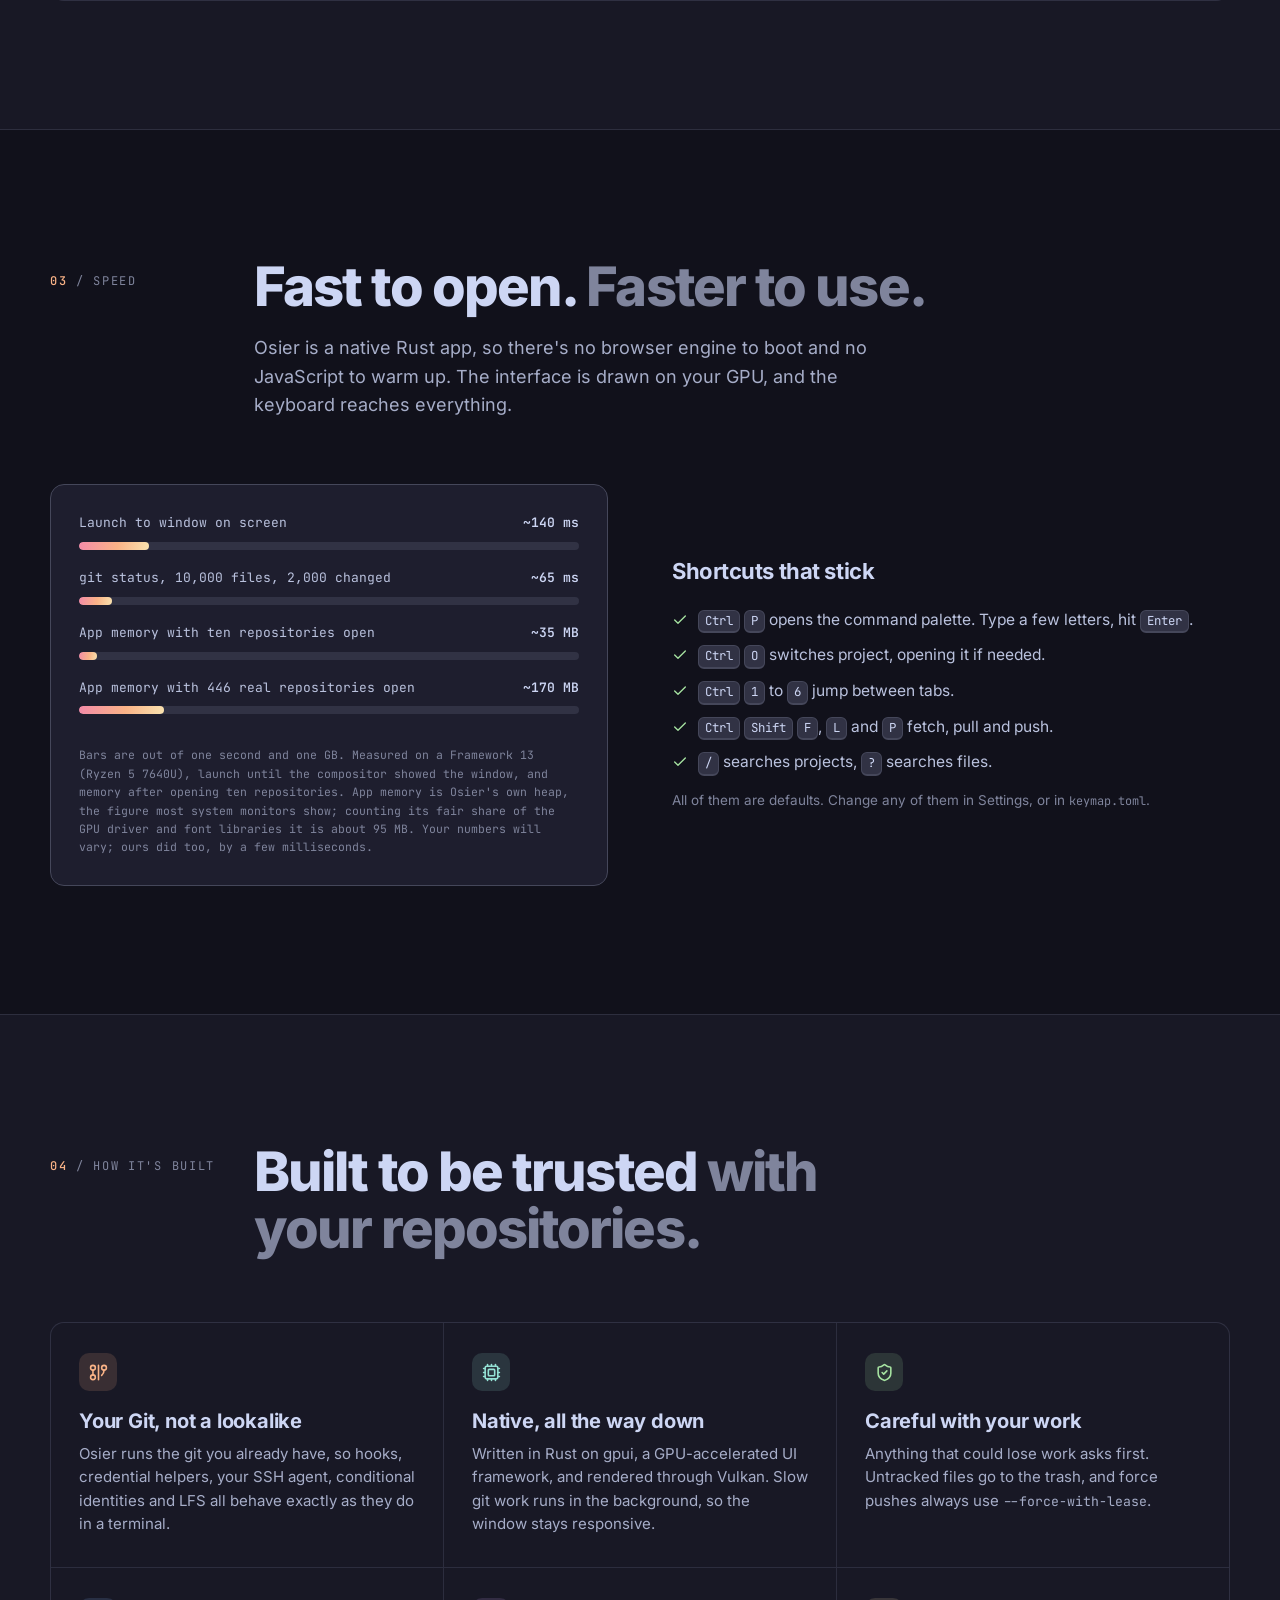
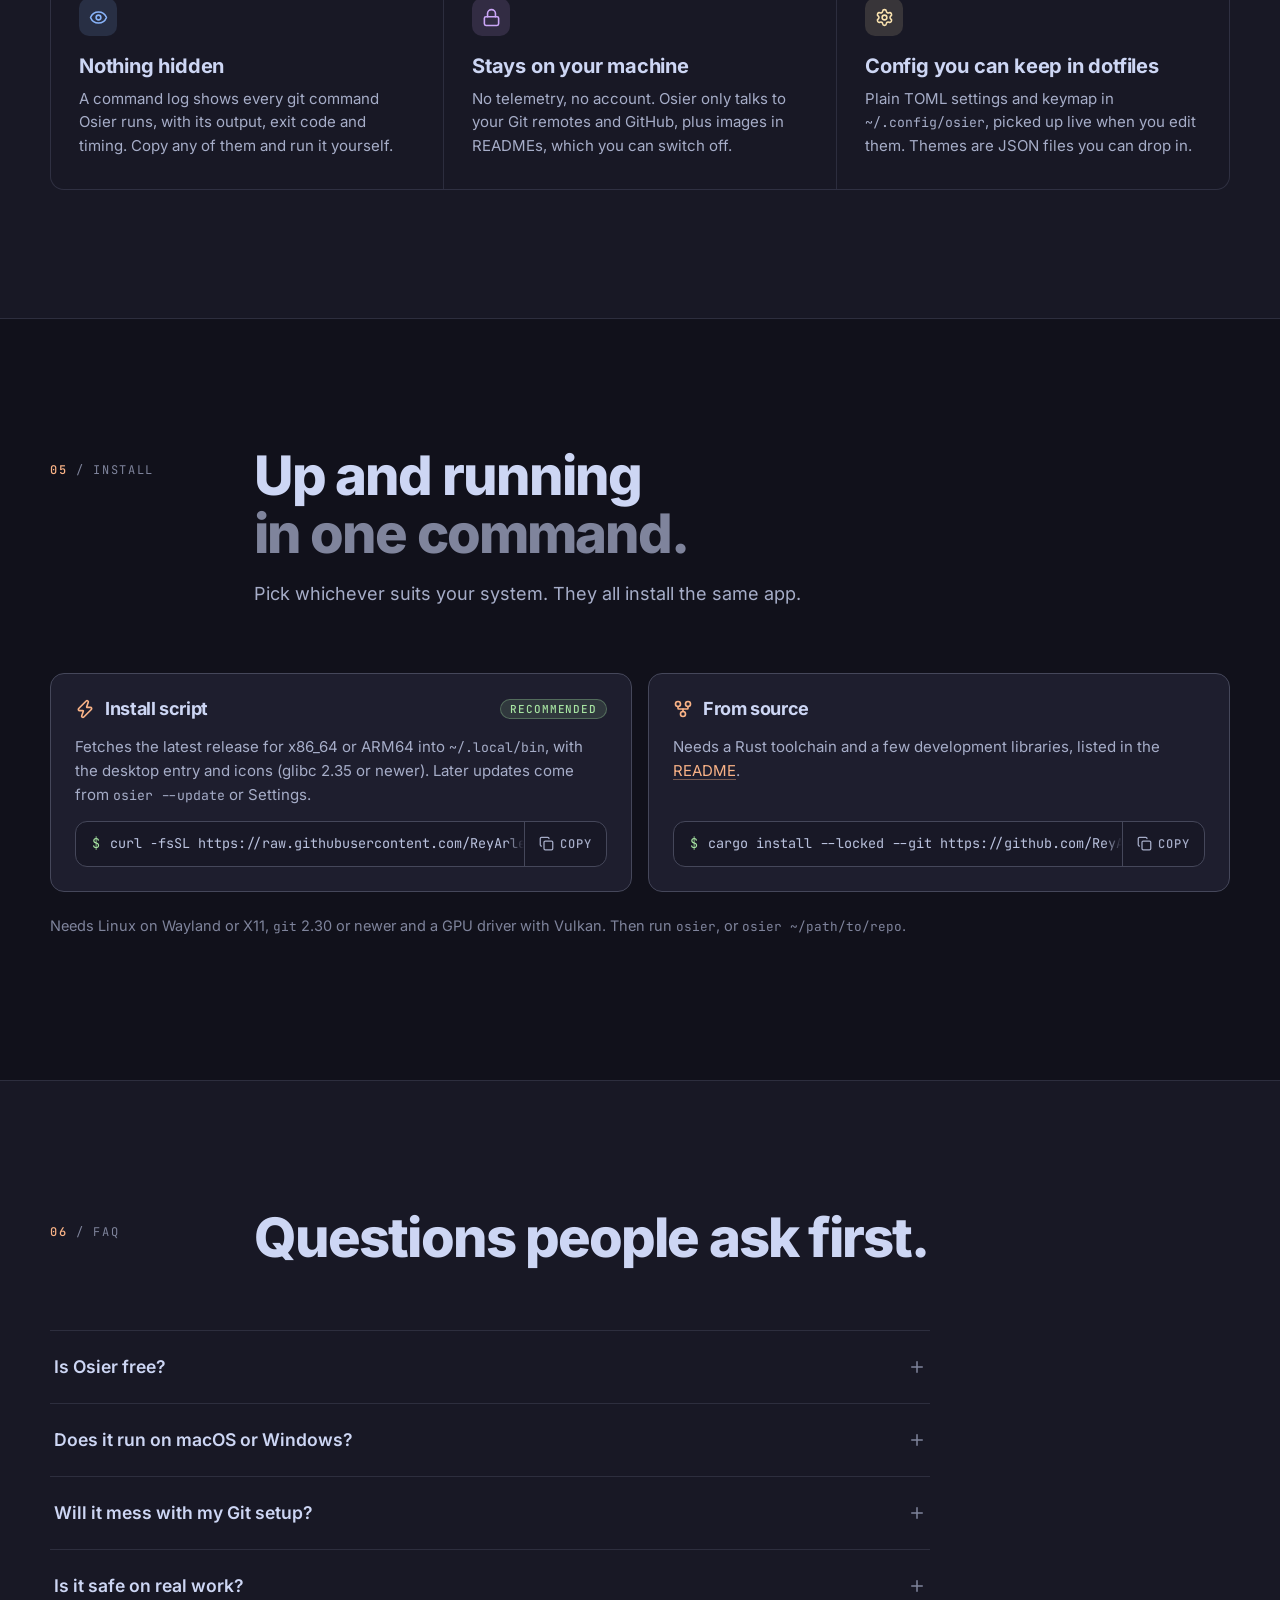
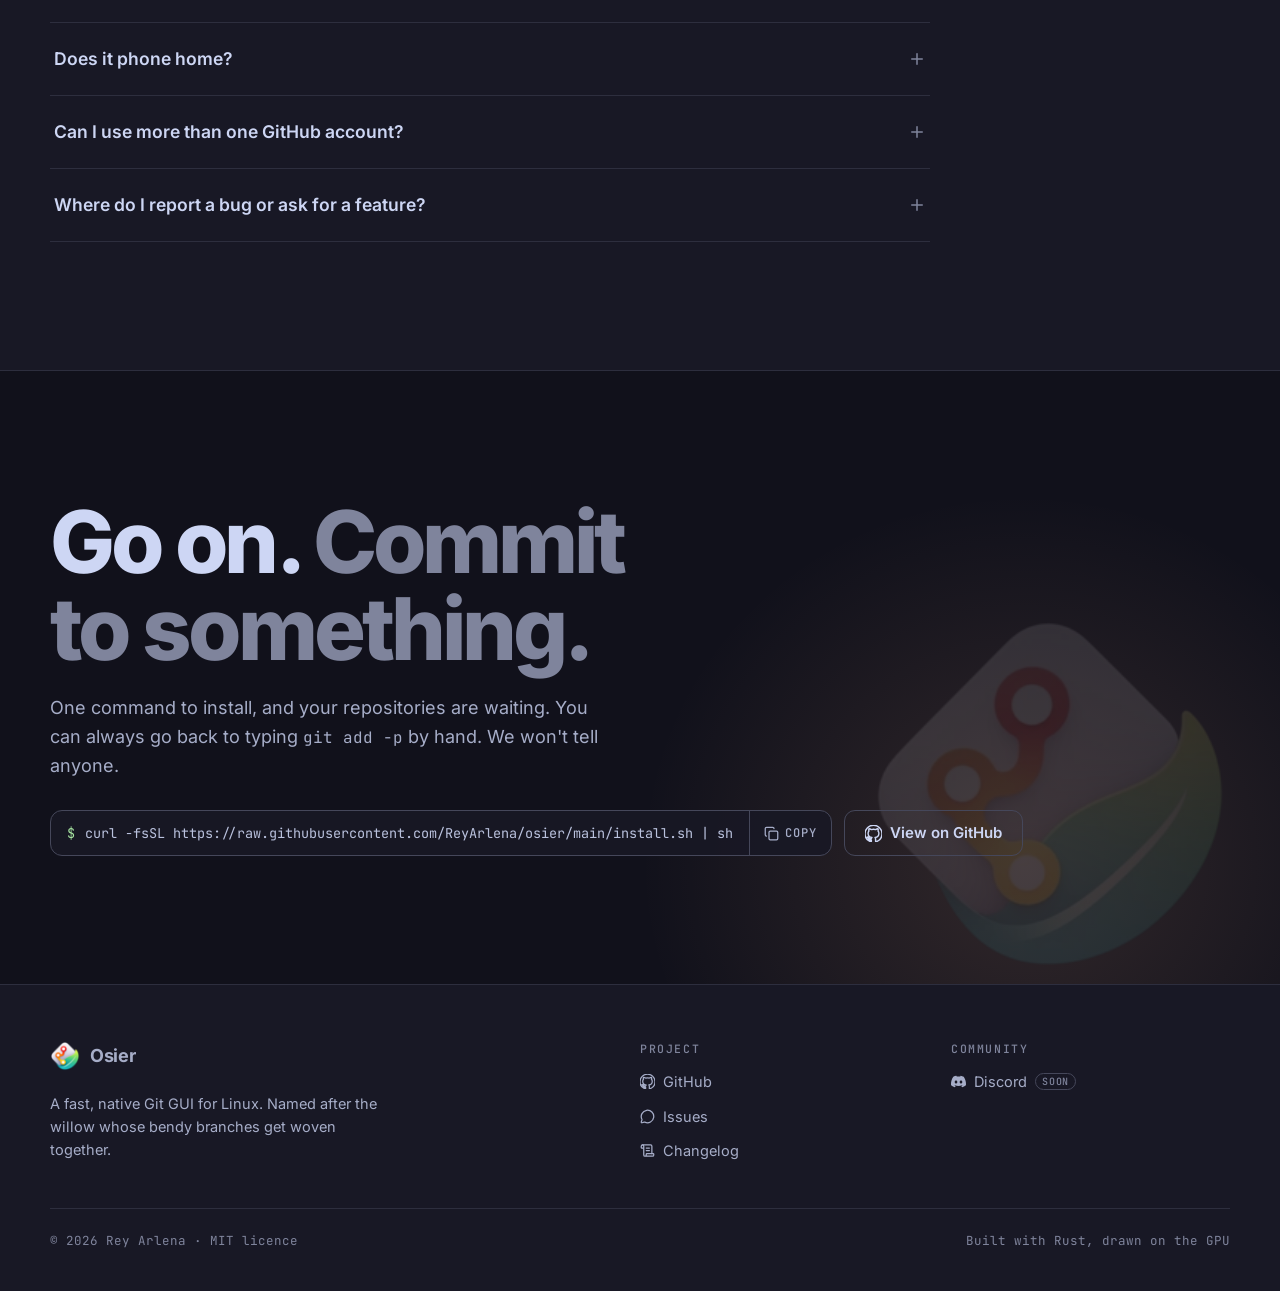
==== commit 28761a20: "docs(site): describe network traffic accurately in the privacy notes" ====
--- a/site/index.html
+++ b/site/index.html
@@ -461,8 +461,8 @@
         <div class="card" style="--tile: var(--mauve)">
           <span class="icon-tile"><svg class="icon"><use href="#i-lock"/></svg></span>
           <h3>Stays on your machine</h3>
-          <p>No telemetry, no account, no update pings. The only network traffic is Git's
-            own, plus images in READMEs, which you can switch off.</p>
+          <p>No telemetry, no account. Osier only talks to your Git remotes and GitHub, plus
+            images in READMEs, which you can switch off.</p>
         </div>
         <div class="card" style="--tile: var(--yellow)">
           <span class="icon-tile"><svg class="icon"><use href="#i-settings"/></svg></span>
@@ -571,9 +571,9 @@
         </details>
         <details>
           <summary>Does it phone home?<svg class="icon"><use href="#i-plus"/></svg></summary>
-          <p>No. There's no telemetry, no account and no update check. Network traffic is
-            Git's own, plus remote images in markdown files, which you can turn off in
-            Settings.</p>
+          <p>No. There's no telemetry and no account. Osier only talks to your Git remotes and
+            GitHub, plus remote images in markdown files, which you can turn off in
+            Settings. It never sends anything about you or your projects on its own.</p>
         </details>
         <details>
           <summary>Can I use more than one GitHub account?<svg class="icon"><use href="#i-plus"/></svg></summary>
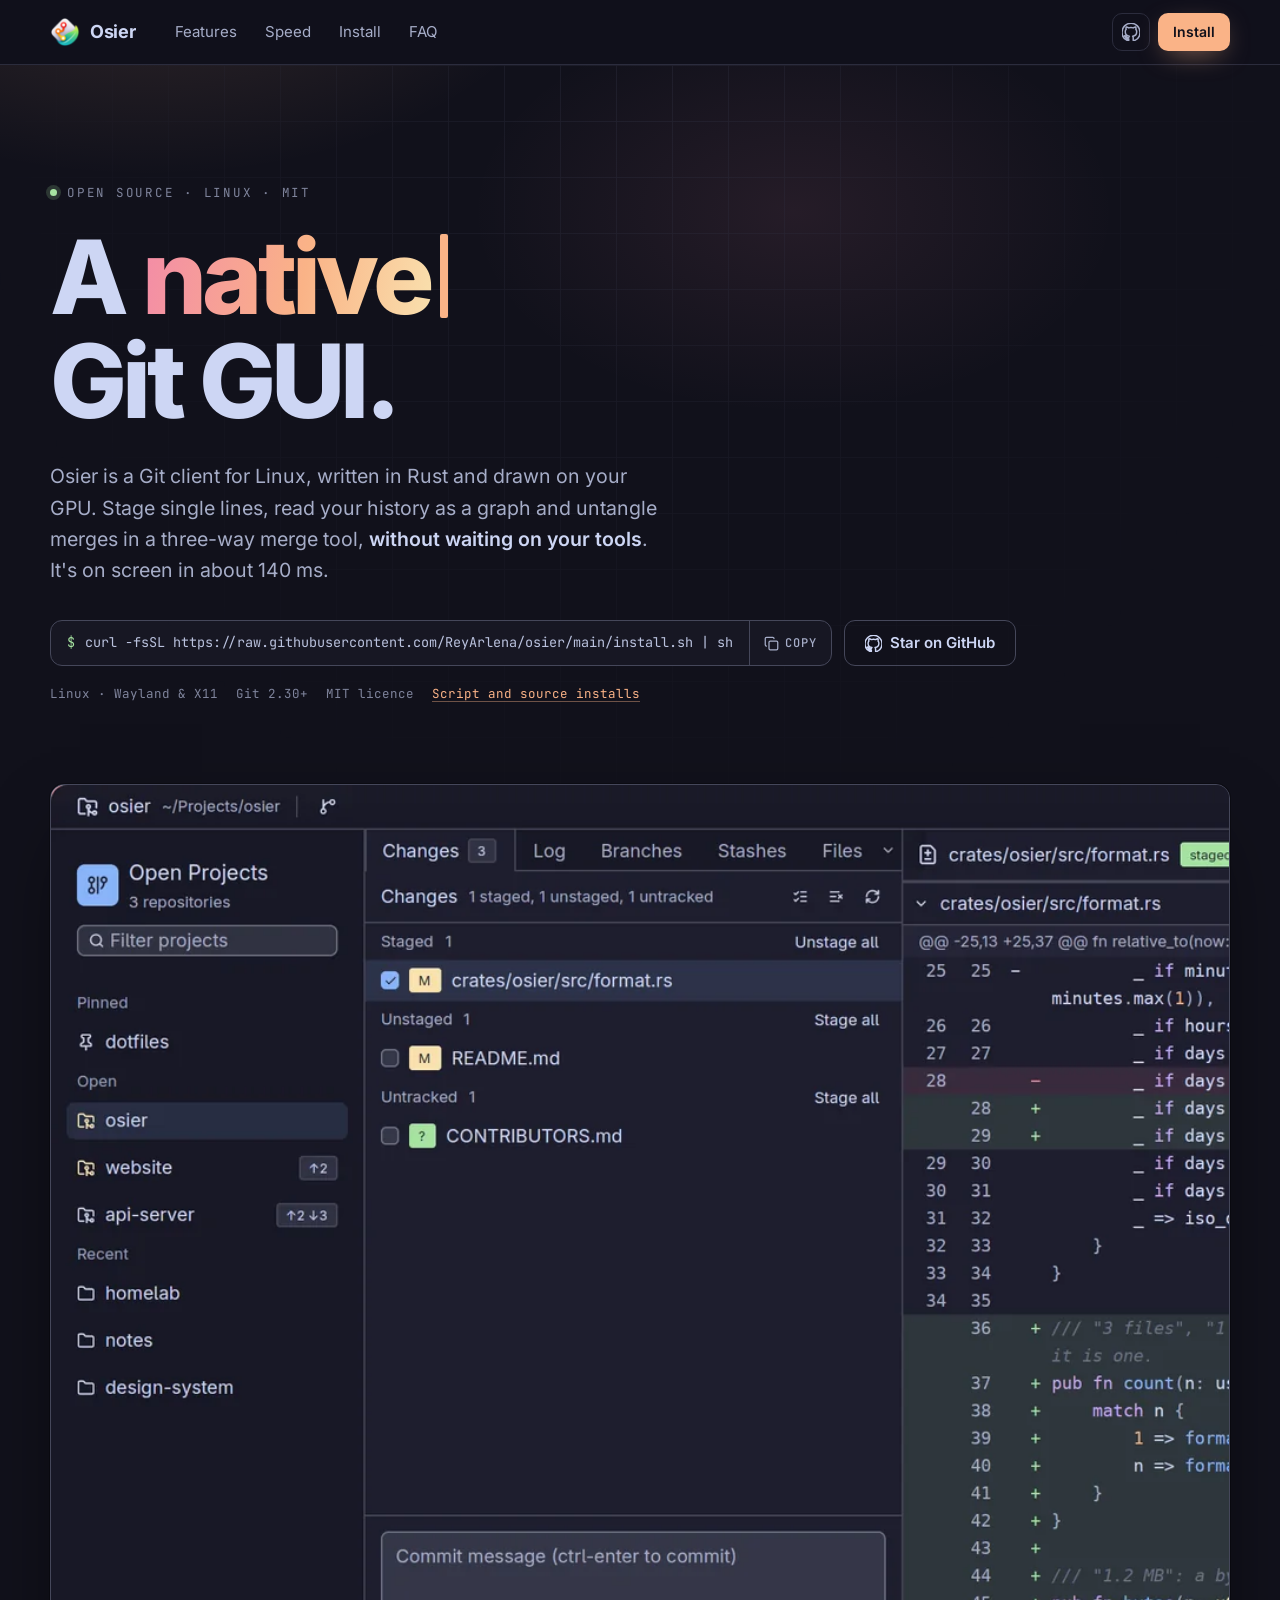
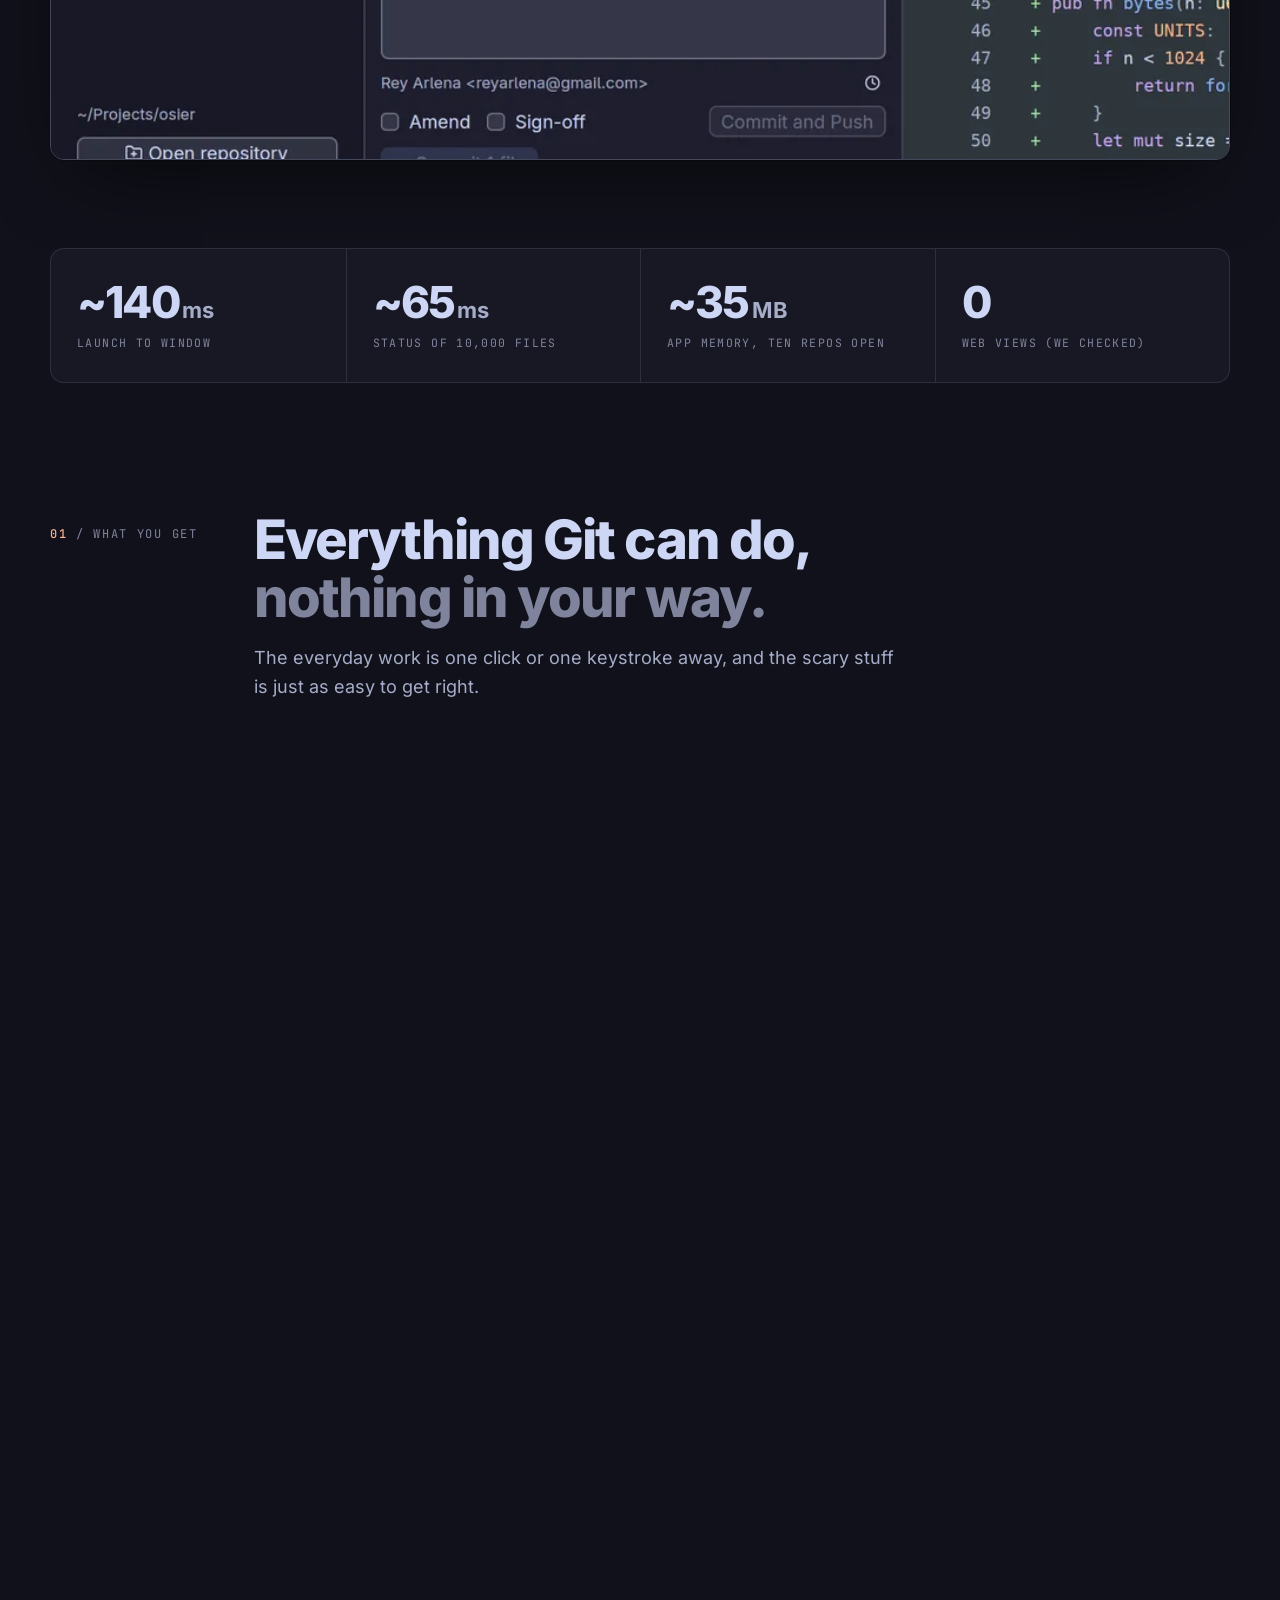
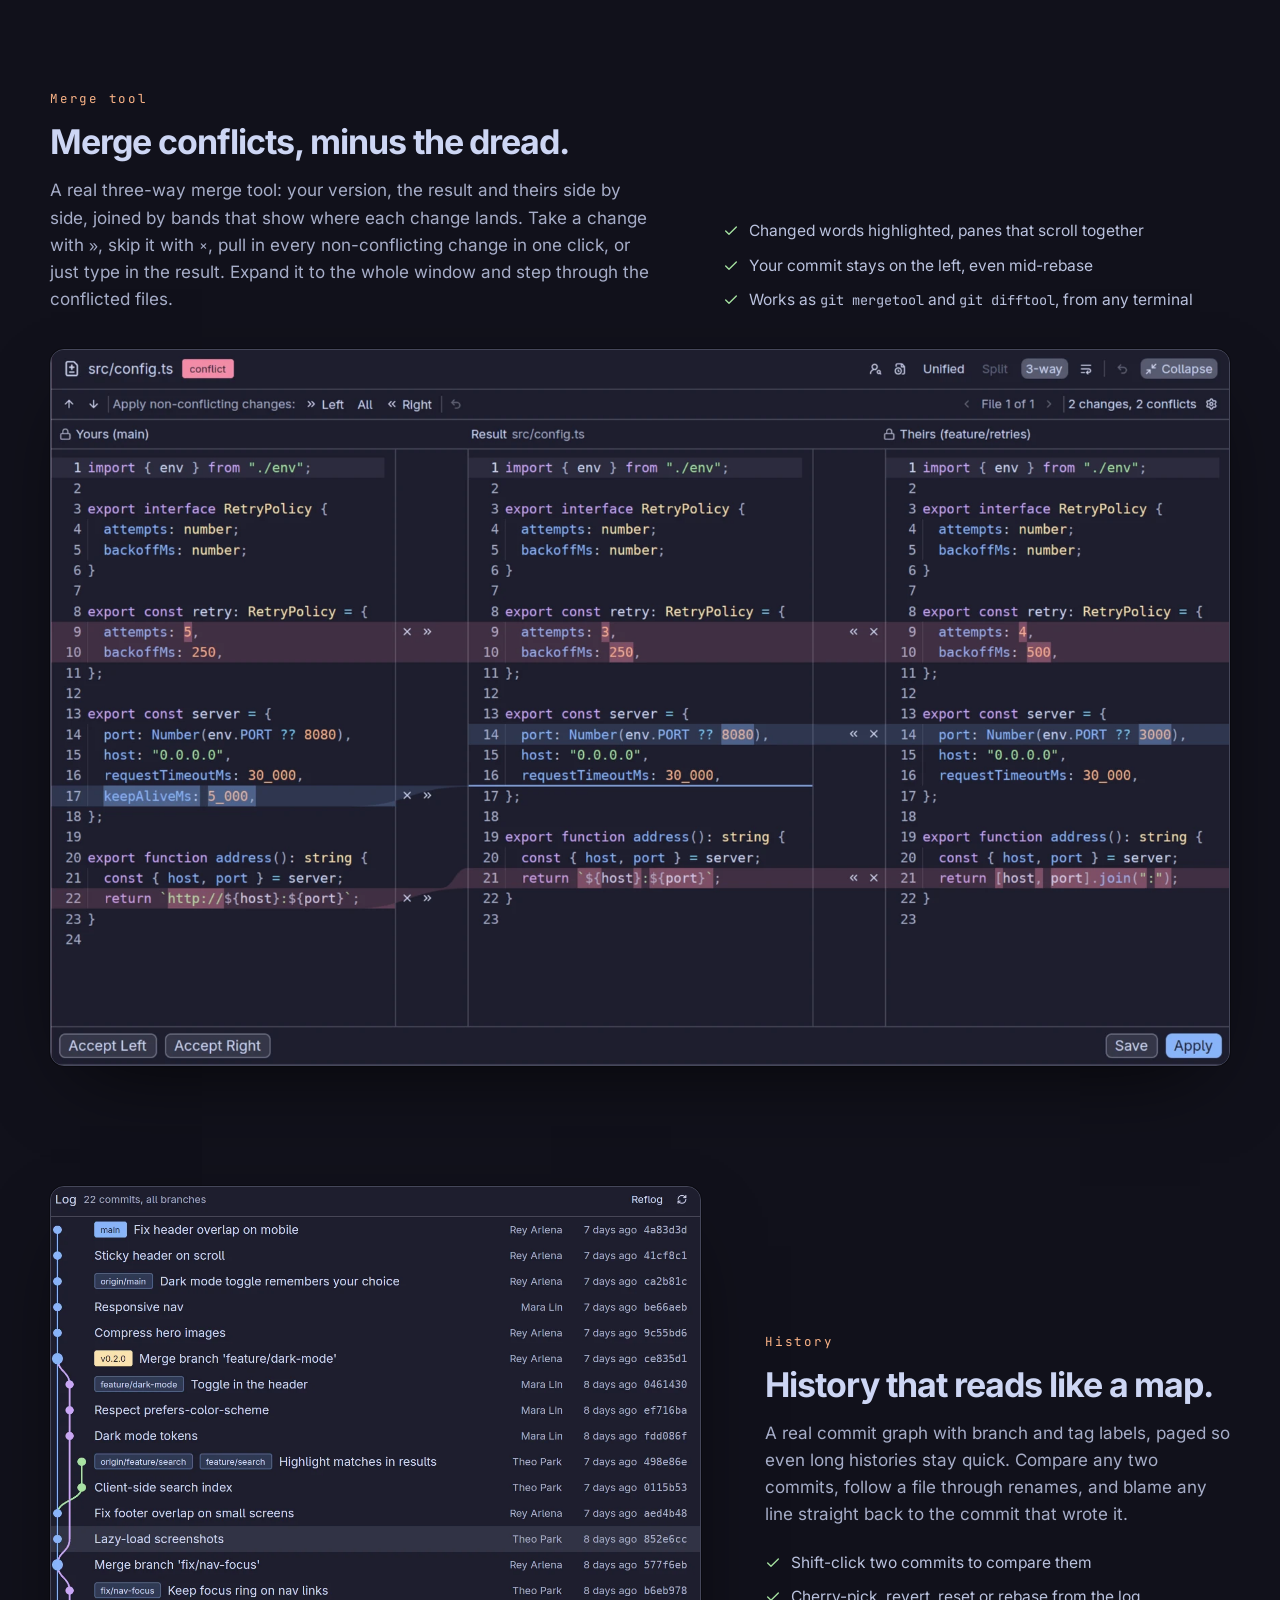
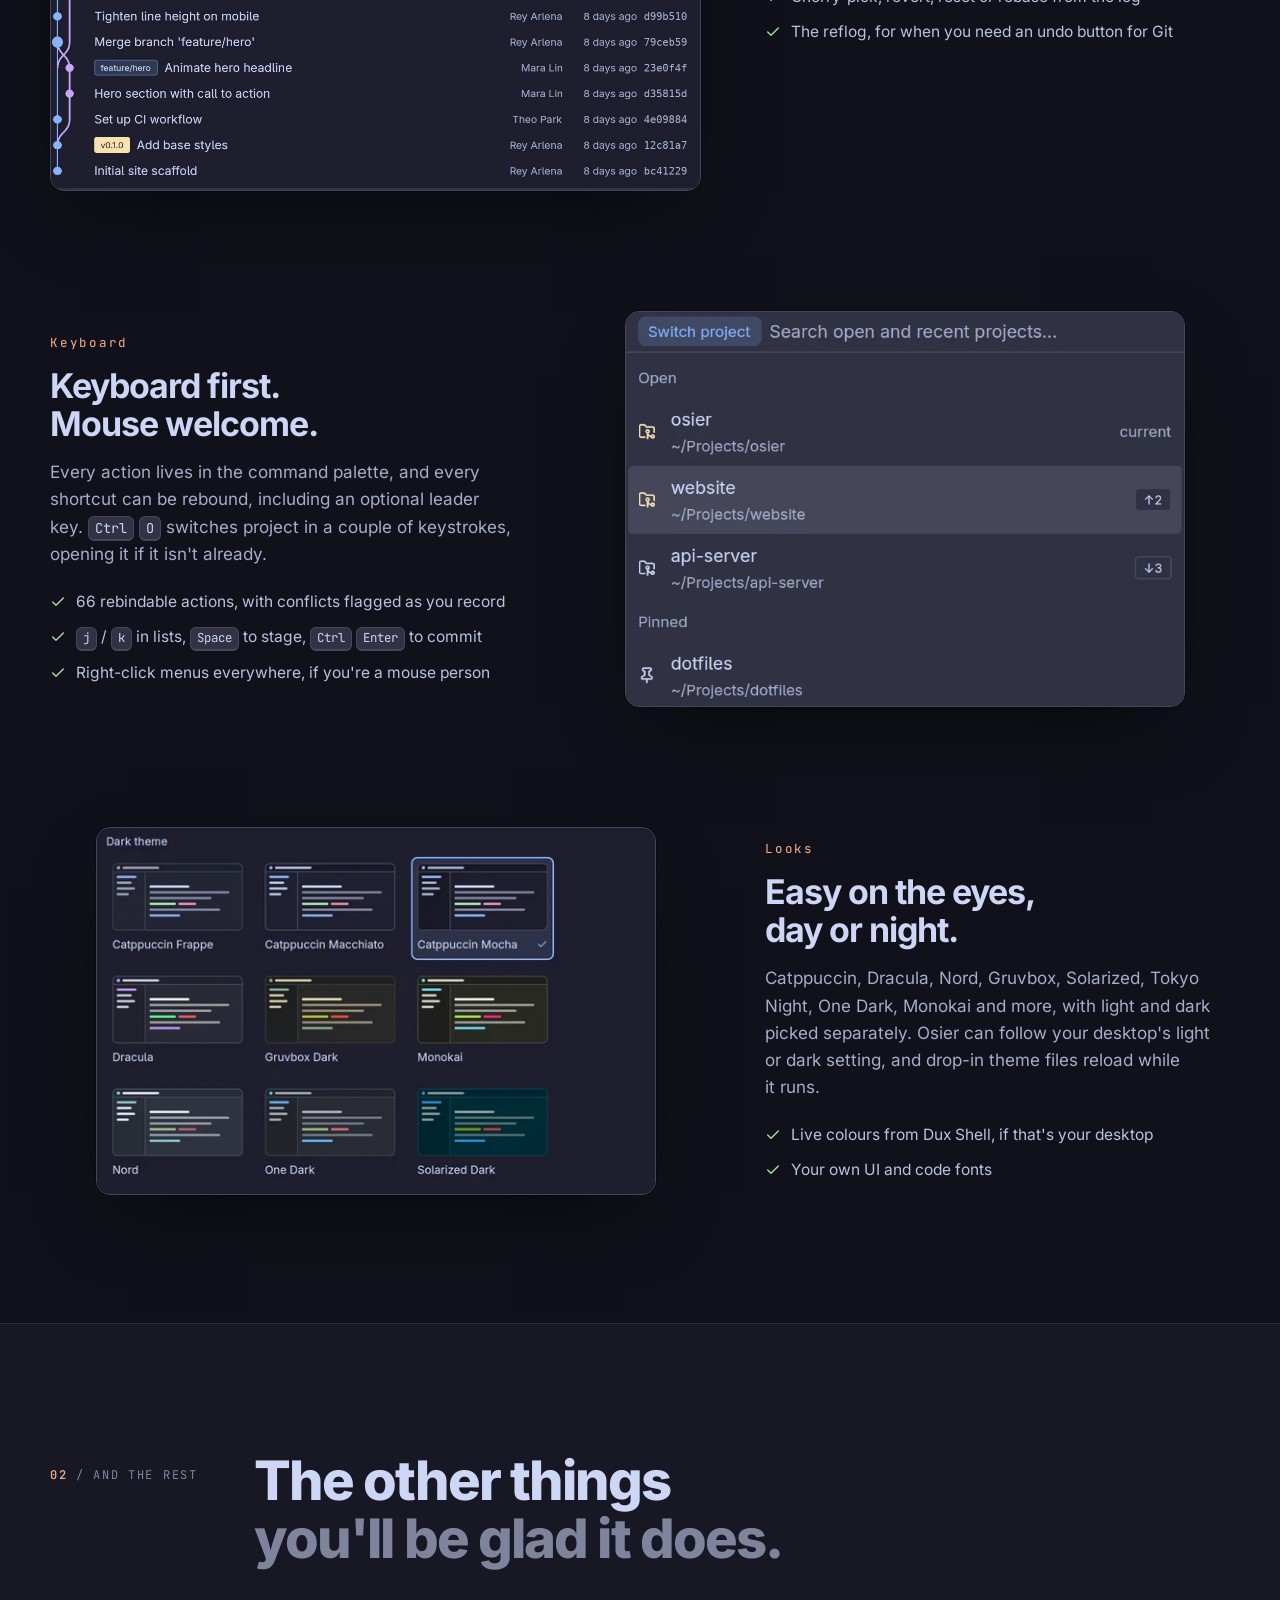
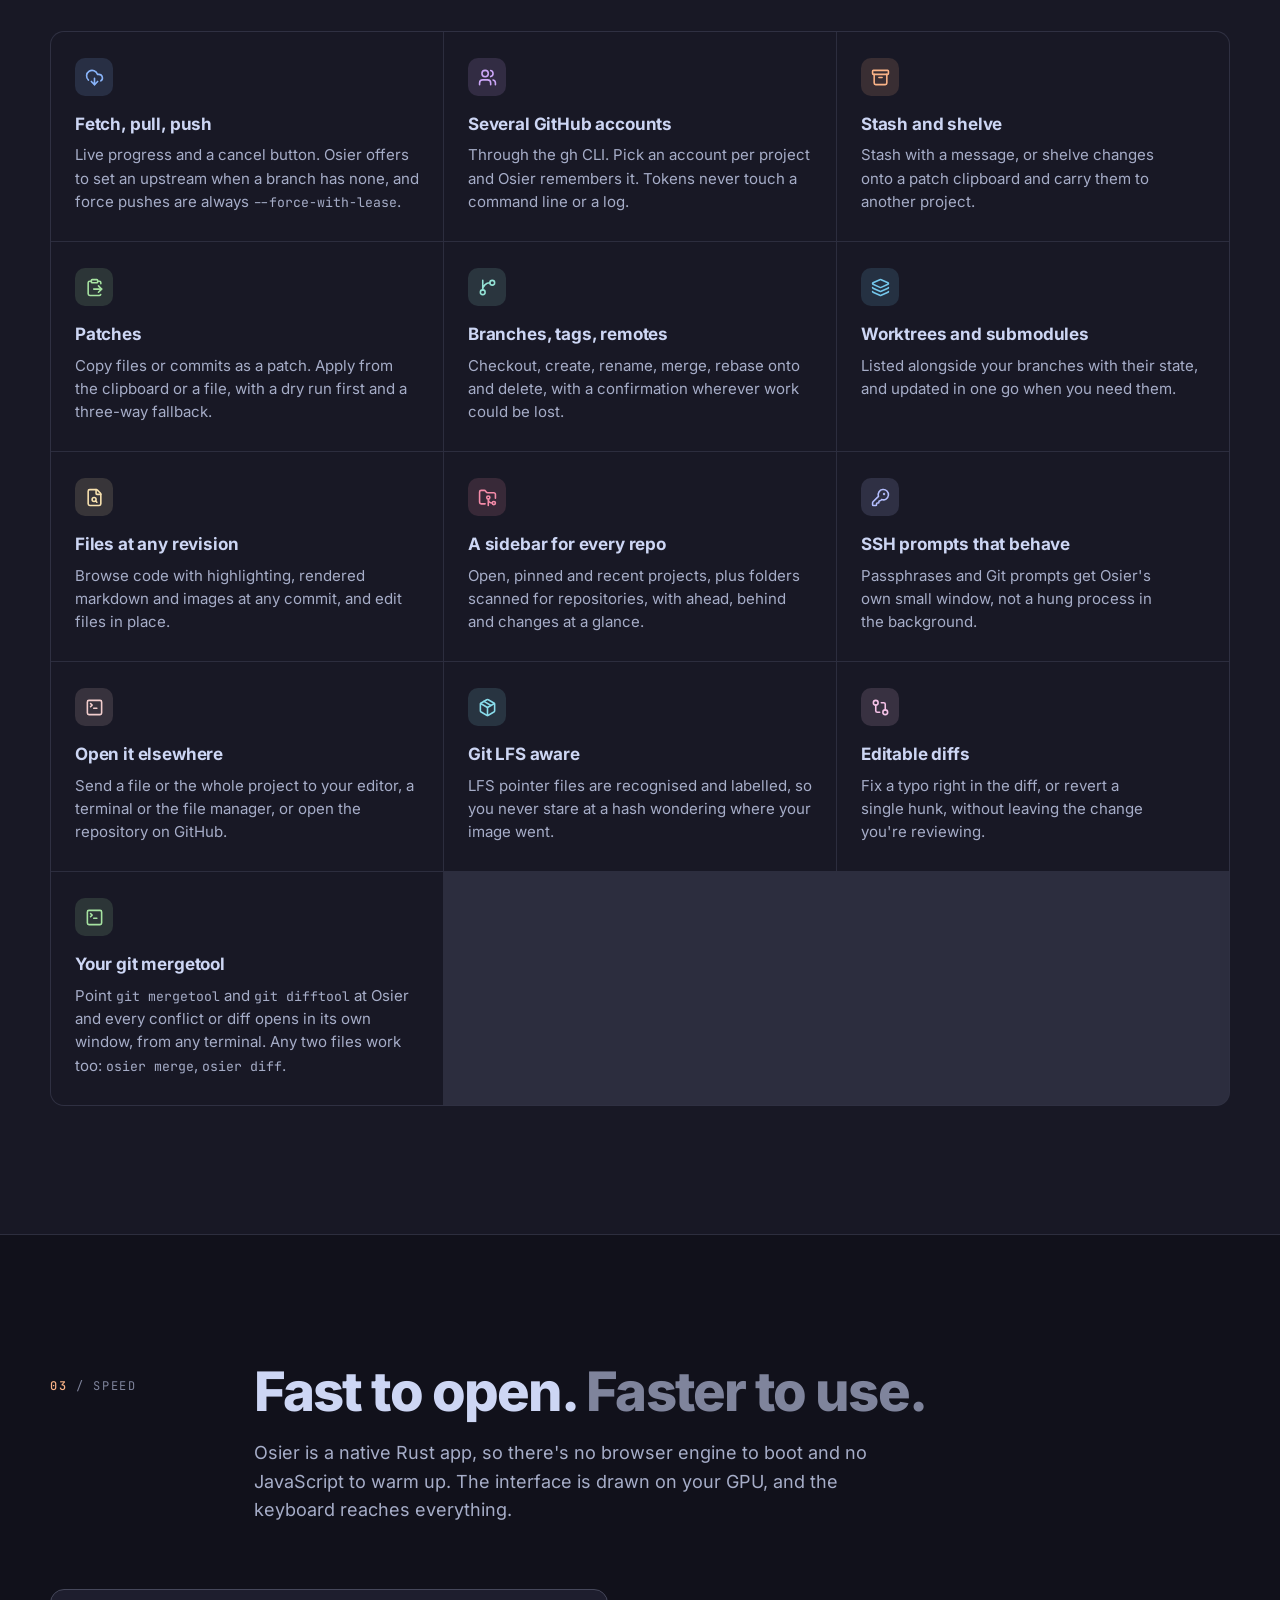
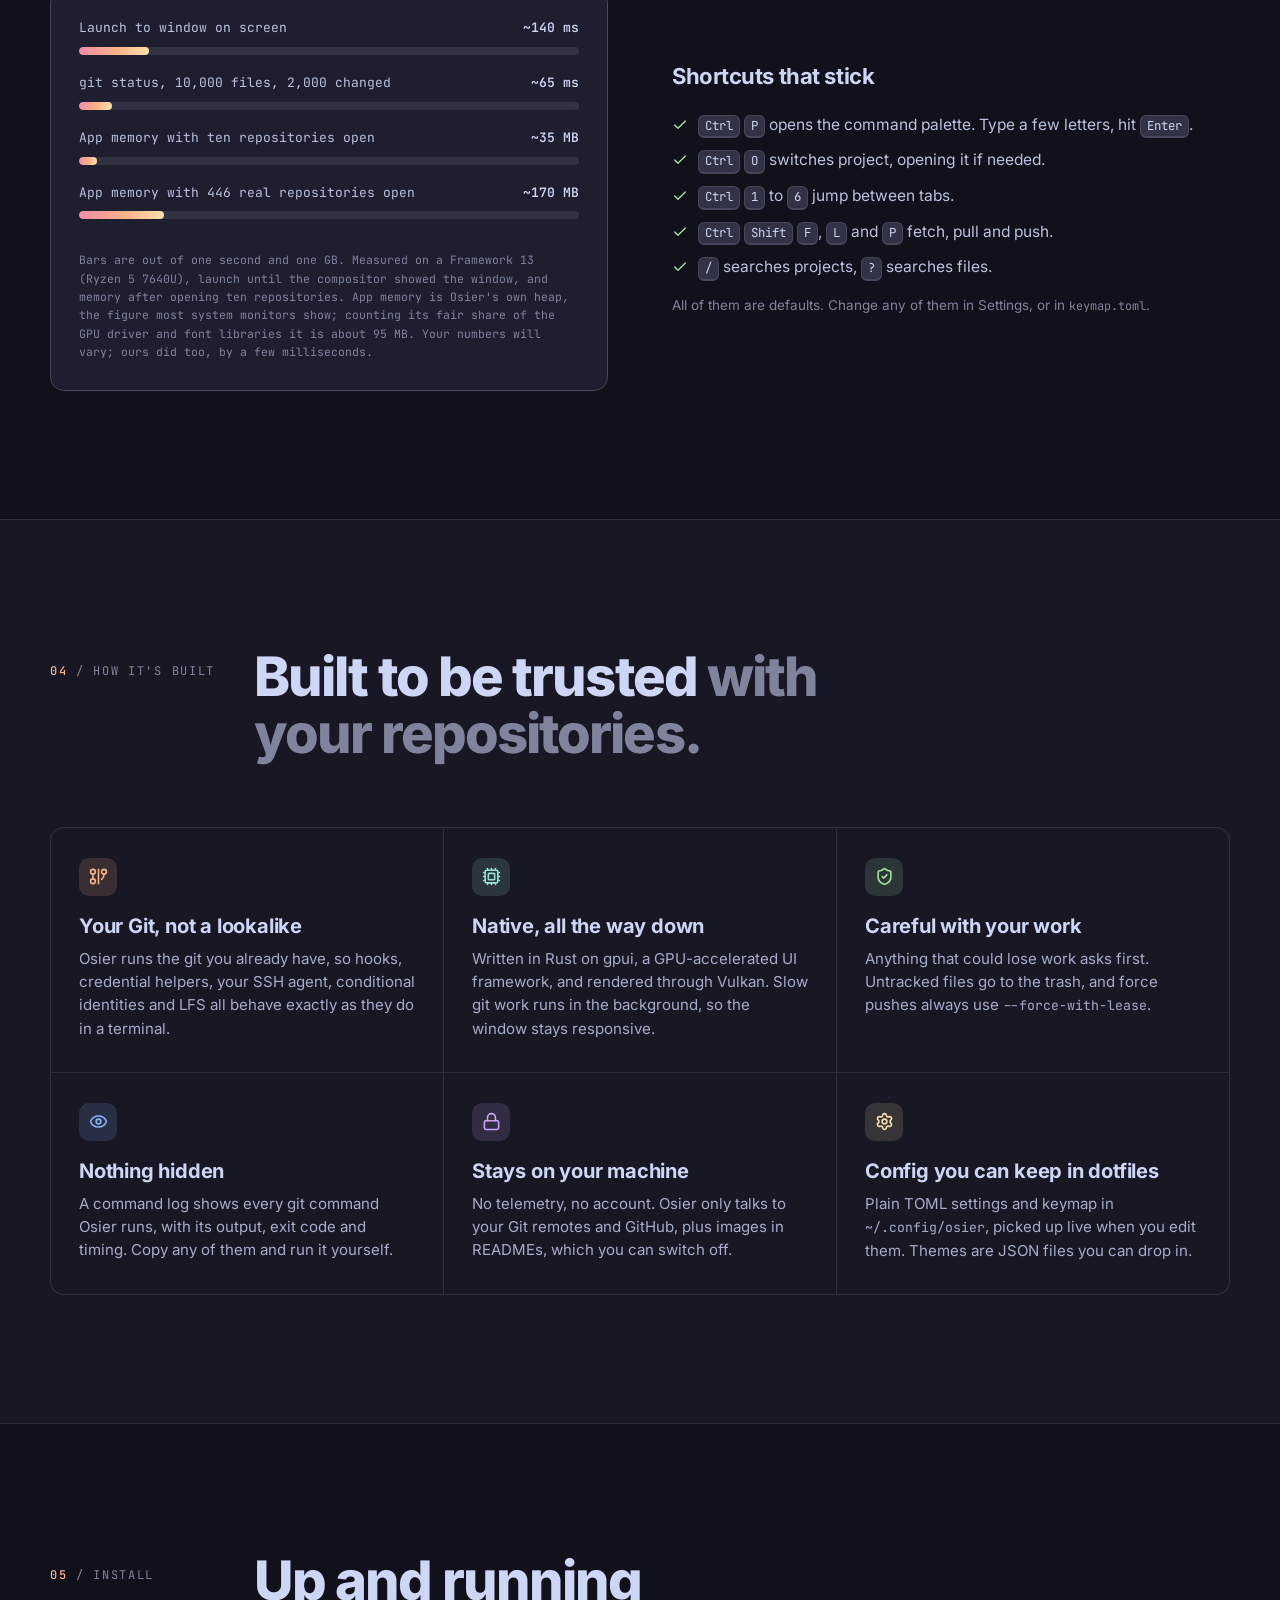
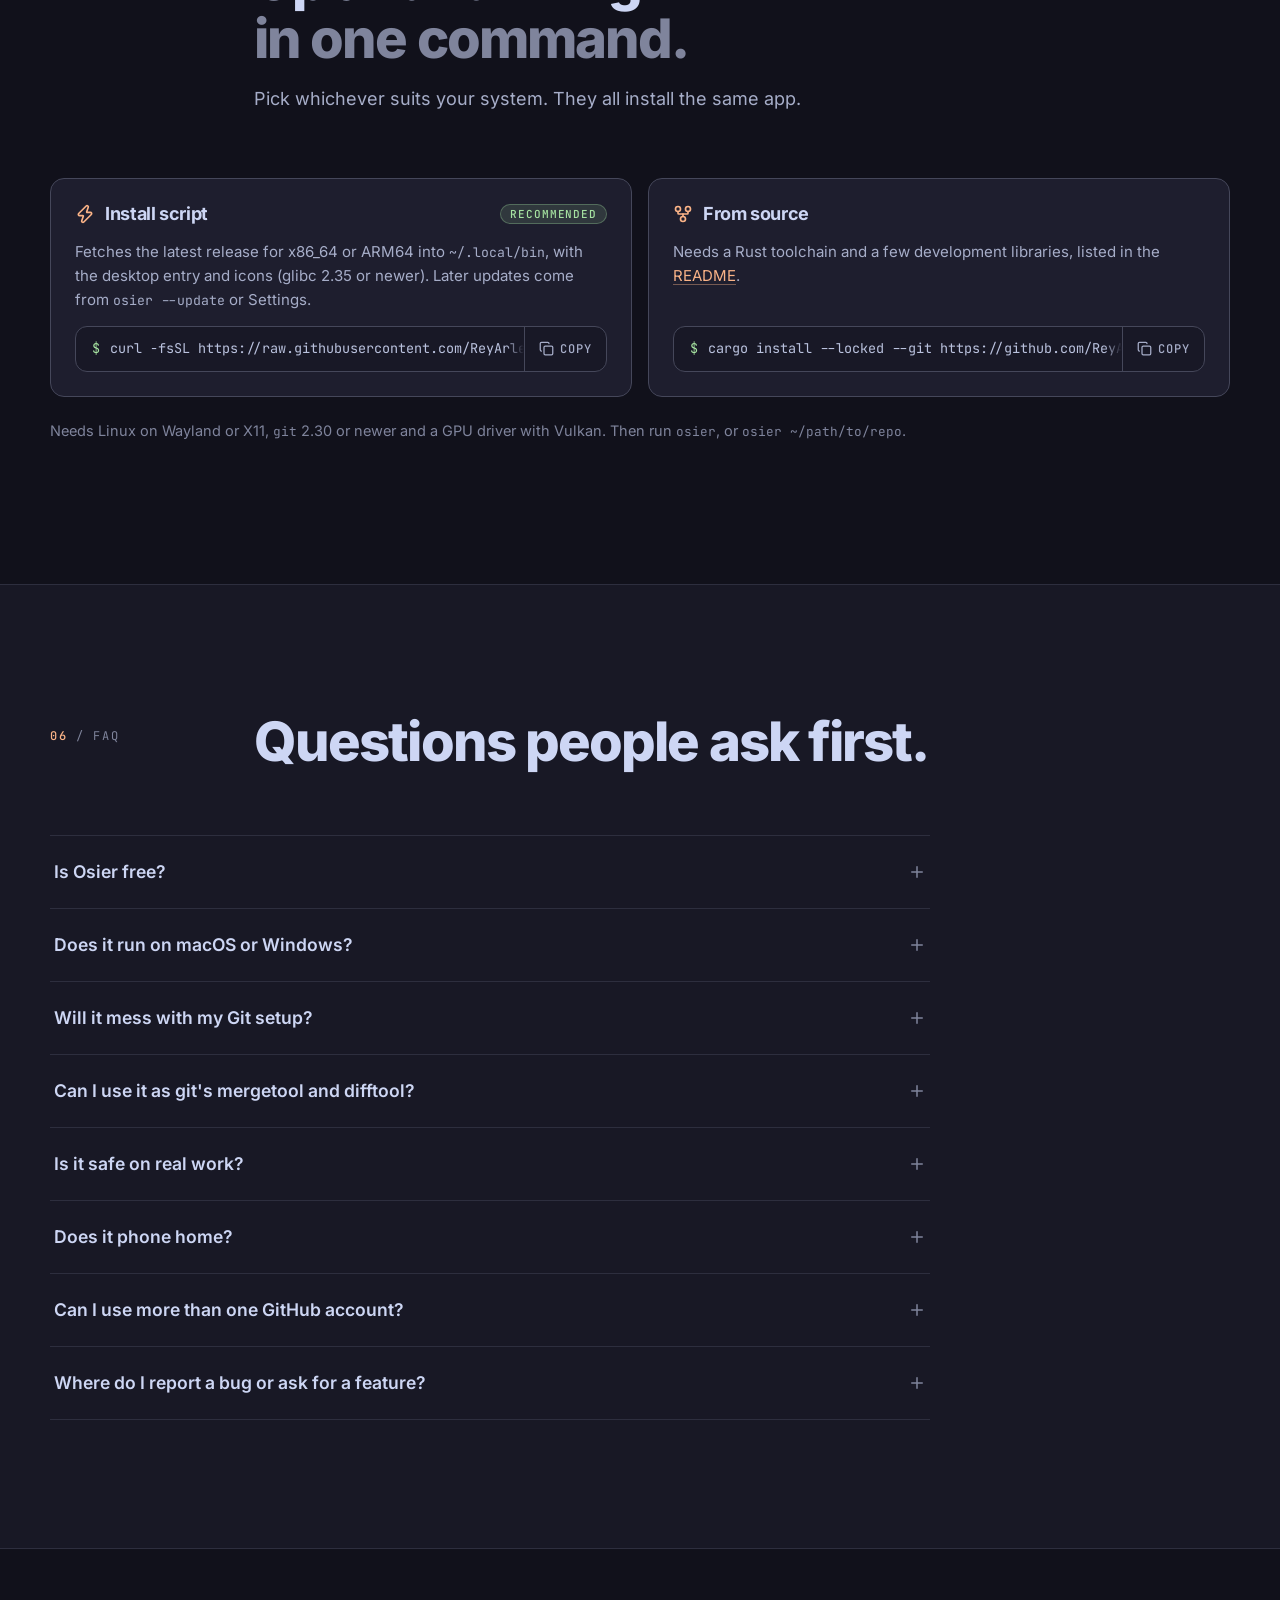
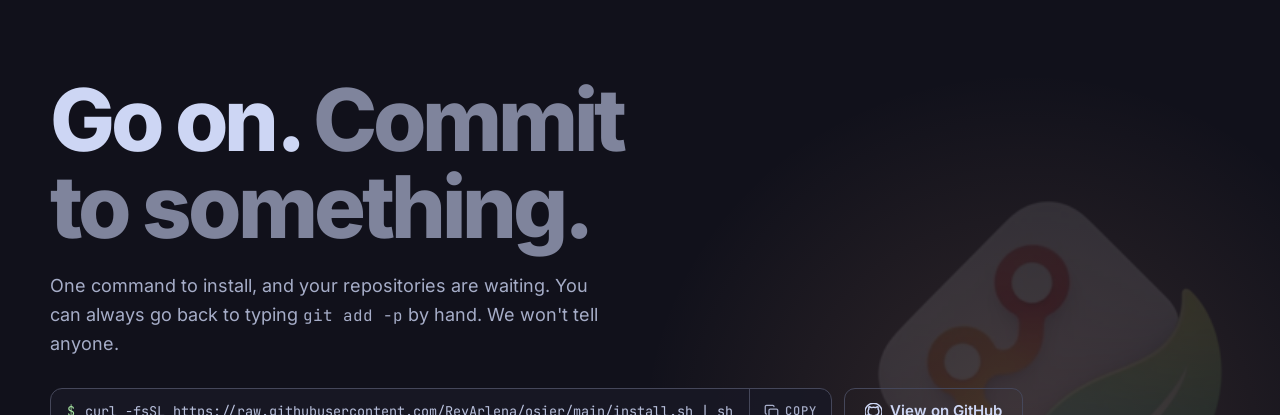
==== commit 037ef5a2: "docs(site): feature the 3-way merge tool and git mergetool support" ====
--- a/site/index.html
+++ b/site/index.html
@@ -4,7 +4,7 @@
   <meta charset="utf-8">
   <meta name="viewport" content="width=device-width, initial-scale=1">
   <title>Osier - a fast, native Git GUI for Linux</title>
-  <meta name="description" content="Osier is a free, open source Git client for Linux, written in Rust and drawn on the GPU. Stage single lines, read your history as a graph, resolve conflicts in place and drive it all from the keyboard.">
+  <meta name="description" content="Osier is a free, open source Git client for Linux, written in Rust and drawn on the GPU. Stage single lines, read your history as a graph, merge in a three-way merge tool and drive it all from the keyboard.">
   <link rel="canonical" href="https://reyarlena.github.io/osier/">
   <meta name="theme-color" content="#11111b">
   <meta name="color-scheme" content="dark">
@@ -12,7 +12,7 @@
   <meta property="og:type" content="website">
   <meta property="og:site_name" content="Osier">
   <meta property="og:title" content="Osier - a fast, native Git GUI for Linux">
-  <meta property="og:description" content="Stage single lines, read your history as a graph and resolve conflicts in place. Native Rust, drawn on the GPU, free and open source.">
+  <meta property="og:description" content="Stage single lines, read your history as a graph and merge in a three-way merge tool. Native Rust, drawn on the GPU, free and open source.">
   <meta property="og:url" content="https://reyarlena.github.io/osier/">
   <meta property="og:image" content="https://reyarlena.github.io/osier/assets/shots/hero.webp">
   <meta property="og:image:width" content="2672">
@@ -20,7 +20,7 @@
   <meta property="og:image:alt" content="Osier's Changes tab: a staged Rust file with its diff, the project sidebar and the commit box.">
   <meta name="twitter:card" content="summary_large_image">
   <meta name="twitter:title" content="Osier - a fast, native Git GUI for Linux">
-  <meta name="twitter:description" content="Native Rust, drawn on the GPU. Line staging, a real commit graph, in-place conflict resolution and a keyboard for everything.">
+  <meta name="twitter:description" content="Native Rust, drawn on the GPU. Line staging, a real commit graph, a three-way merge tool and a keyboard for everything.">
   <meta name="twitter:image" content="https://reyarlena.github.io/osier/assets/shots/hero.webp">
 
   <link rel="icon" href="favicon.ico" sizes="any">
@@ -114,8 +114,8 @@
       </h1>
       <p class="lede">
         Osier is a Git client for Linux, written in Rust and drawn on your GPU.
-        Stage single lines, read your history as a graph and untangle merges
-        <strong>without waiting on your tools</strong>. It's on screen in about 140&nbsp;ms.
+        Stage single lines, read your history as a graph and untangle merges in a
+        three-way merge tool, <strong>without waiting on your tools</strong>. It's on screen in about 140&nbsp;ms.
       </p>
       <div class="hero-cta">
         <div class="cmd">
@@ -194,6 +194,30 @@
           </figure>
         </article>
 
+        <article class="feature wide reveal">
+          <div class="feature-copy">
+            <span class="feature-num">Merge tool</span>
+            <h3>Merge conflicts, minus the dread.</h3>
+            <p>A real three-way merge tool: your version, the result and theirs side by side,
+              joined by bands that show where each change lands. Take a change with
+              <code>&raquo;</code>, skip it with <code>&times;</code>, pull in every
+              non-conflicting change in one click, or just type in the result. Expand it to the
+              whole window and step through the conflicted files.</p>
+            <ul class="ticks">
+              <li><svg class="icon"><use href="#i-check"/></svg><span>Changed words highlighted, panes that scroll together</span></li>
+              <li><svg class="icon"><use href="#i-check"/></svg><span>Your commit stays on the left, even mid-rebase</span></li>
+              <li><svg class="icon"><use href="#i-check"/></svg><span>Works as <code>git mergetool</code> and <code>git difftool</code>, from any terminal</span></li>
+            </ul>
+          </div>
+          <figure class="shot">
+            <img src="assets/shots/merge-tool.webp"
+                 srcset="assets/shots/merge-tool-1x.webp 870w, assets/shots/merge-tool.webp 1740w"
+                 sizes="(max-width: 1260px) 100vw, 1180px"
+                 width="1740" height="1055" loading="lazy" decoding="async"
+                 alt="The three-way merge tool on a TypeScript file: your version, the result and theirs side by side, with two conflicts in red, one-sided changes in blue, apply and ignore buttons and curved bands joining the panes.">
+          </figure>
+        </article>
+
         <article class="feature flip reveal">
           <div class="feature-copy">
             <span class="feature-num">History</span>
@@ -240,27 +264,6 @@
 
         <article class="feature flip reveal">
           <div class="feature-copy">
-            <span class="feature-num">Conflicts</span>
-            <h3>Merge conflicts, minus the dread.</h3>
-            <p>Conflicts open right in the diff pane. Accept the current side, the incoming
-              side or both, block by block, or edit the result yourself. Interactive rebase,
-              cherry-pick and revert all land here when they collide.</p>
-            <ul class="ticks">
-              <li><svg class="icon"><use href="#i-check"/></svg><span>Continue or abort the merge from a banner, no terminal needed</span></li>
-              <li><svg class="icon"><use href="#i-check"/></svg><span>Take a whole file as ours or theirs in one click</span></li>
-            </ul>
-          </div>
-          <figure class="shot shot-narrow">
-            <img src="assets/shots/conflict.webp"
-                 srcset="assets/shots/conflict-1x.webp 531w, assets/shots/conflict.webp 1062w"
-                 sizes="(max-width: 860px) 100vw, 560px"
-                 width="1062" height="1060" loading="lazy" decoding="async"
-                 alt="A TypeScript merge conflict with Accept Current, Accept Incoming and Accept Both above each conflicting block.">
-          </figure>
-        </article>
-
-        <article class="feature reveal">
-          <div class="feature-copy">
             <span class="feature-num">Looks</span>
             <h3>Easy on the eyes, day or night.</h3>
             <p>Catppuccin, Dracula, Nord, Gruvbox, Solarized, Tokyo Night, One Dark, Monokai
@@ -365,6 +368,13 @@
           <h3>Editable diffs</h3>
           <p>Fix a typo right in the diff, or revert a single hunk, without leaving the
             change you're reviewing.</p>
+        </div>
+        <div class="card" style="--tile: var(--green)">
+          <span class="icon-tile"><svg class="icon"><use href="#i-square-terminal"/></svg></span>
+          <h3>Your git mergetool</h3>
+          <p>Point <code>git mergetool</code> and <code>git difftool</code> at Osier and every
+            conflict or diff opens in its own window, from any terminal. Any two files work too:
+            <code>osier merge</code>, <code>osier diff</code>.</p>
         </div>
       </div>
     </div>
@@ -564,6 +574,16 @@
             <code>~/.config/osier</code> and only changes your repositories when you ask it to.</p>
         </details>
         <details>
+          <summary>Can I use it as git's mergetool and difftool?<svg class="icon"><use href="#i-plus"/></svg></summary>
+          <p>Yes. Register it once and <code>git mergetool</code> opens each conflicted file in
+            Osier's three-way merge tool, while <code>git difftool</code> opens each diff:</p>
+          <pre><code>git config --global merge.tool osier
+git config --global mergetool.osier.cmd 'osier merge "$LOCAL" "$BASE" "$REMOTE" "$MERGED"'
+git config --global mergetool.osier.trustExitCode true
+git config --global diff.tool osier
+git config --global difftool.osier.cmd 'osier diff "$LOCAL" "$REMOTE"'</code></pre>
+        </details>
+        <details>
           <summary>Is it safe on real work?<svg class="icon"><use href="#i-plus"/></svg></summary>
           <p>It's built to be. Anything that could lose work asks first, untracked files you
             discard go to the trash, force pushes always use <code>--force-with-lease</code>,
--- a/site/assets/site.css
+++ b/site/assets/site.css
@@ -1043,6 +1043,18 @@
   color: var(--fg-muted);
 }
 
+.faq details pre {
+  margin: -10px 4px 22px;
+  padding: 14px 16px;
+  overflow-x: auto;
+  background: var(--card);
+  border: 1px solid var(--line);
+  border-radius: 10px;
+  color: var(--fg);
+  font-size: 14px;
+  line-height: 1.6;
+}
+
 /* ---------- final cta ---------- */
 
 .cta {
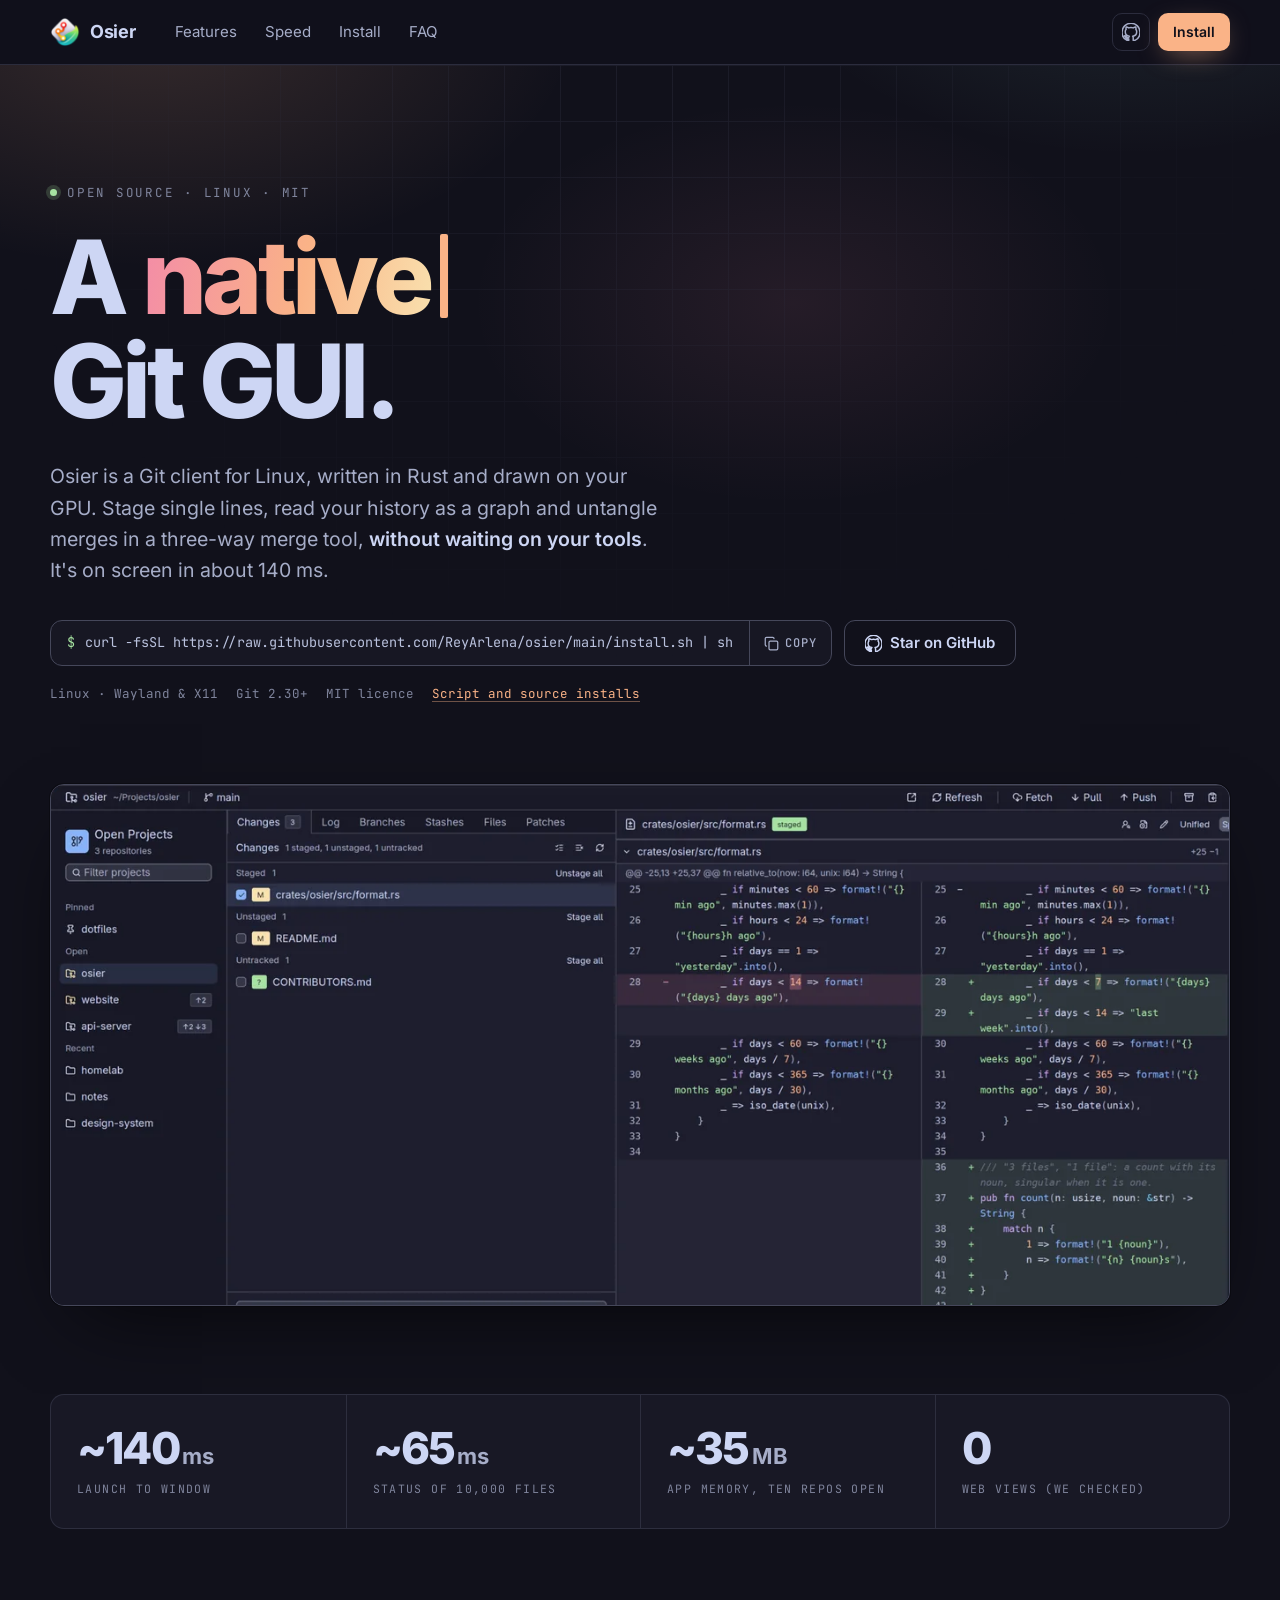
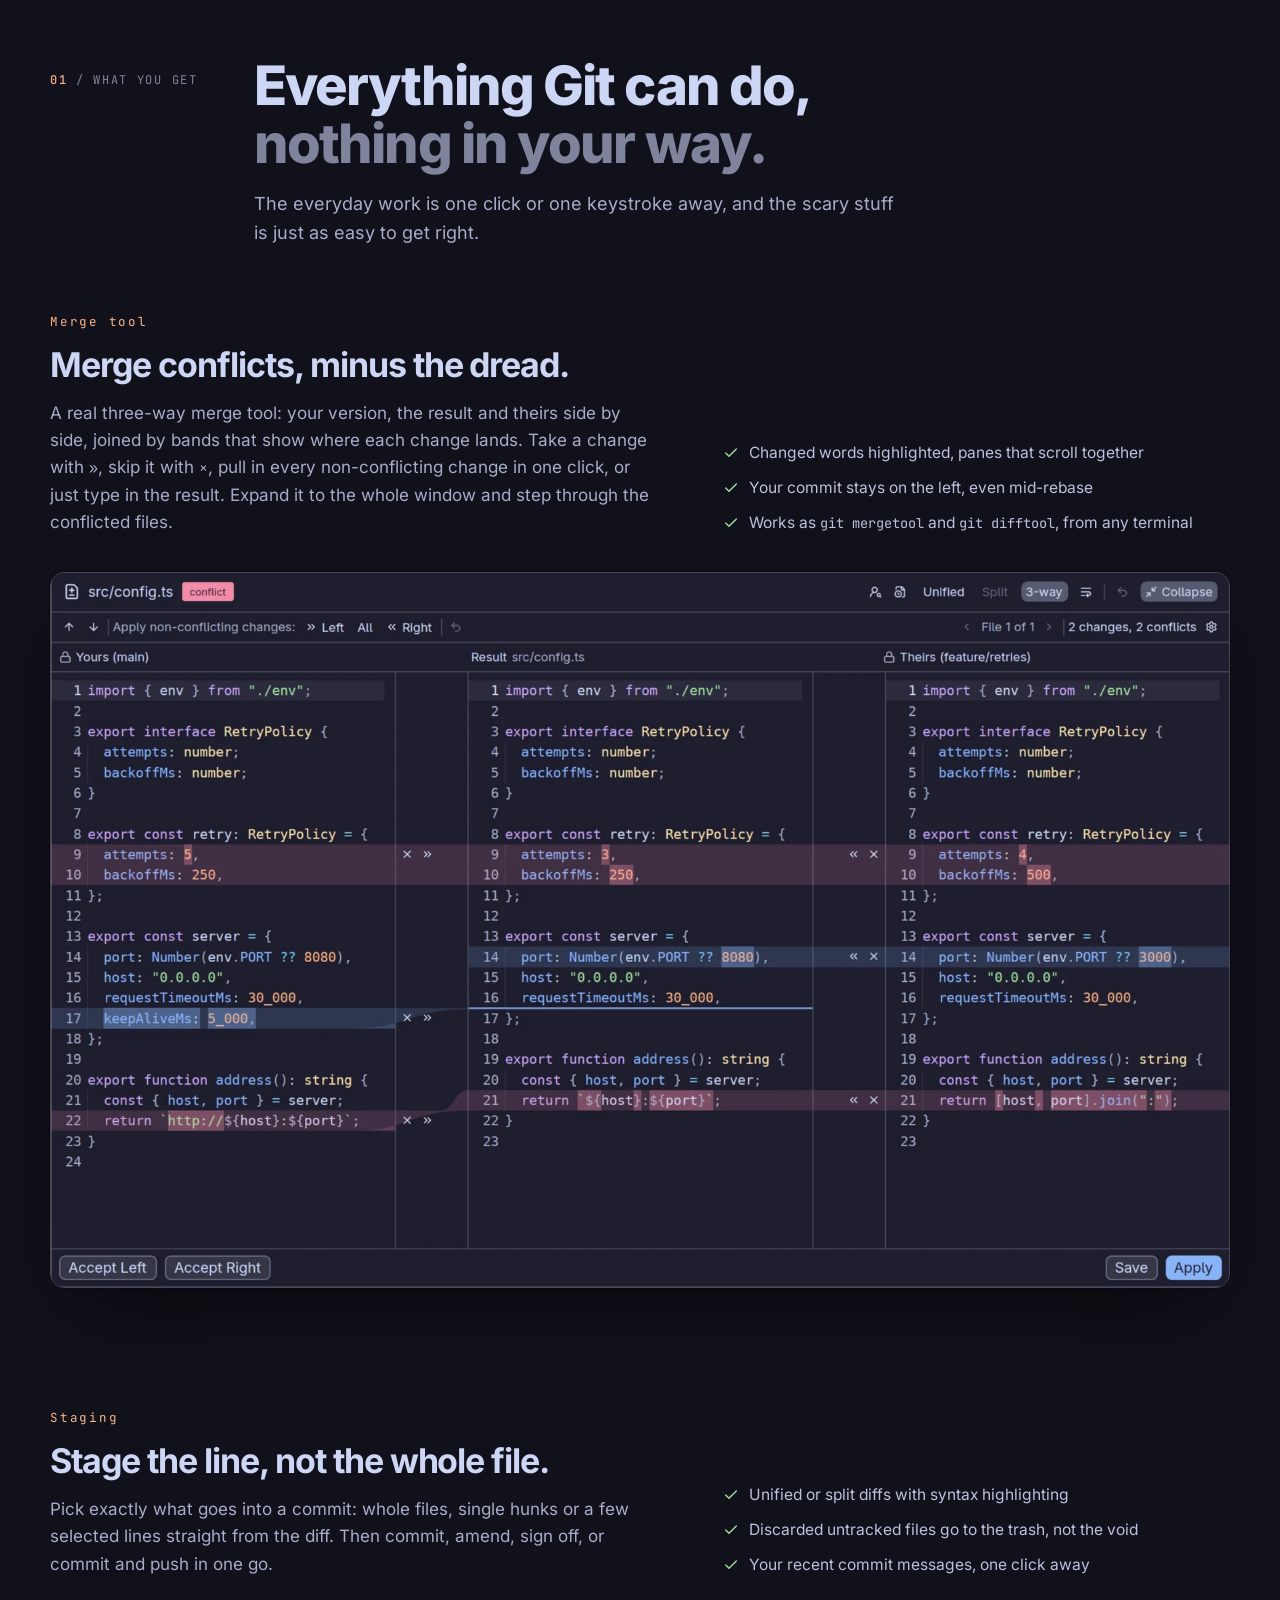
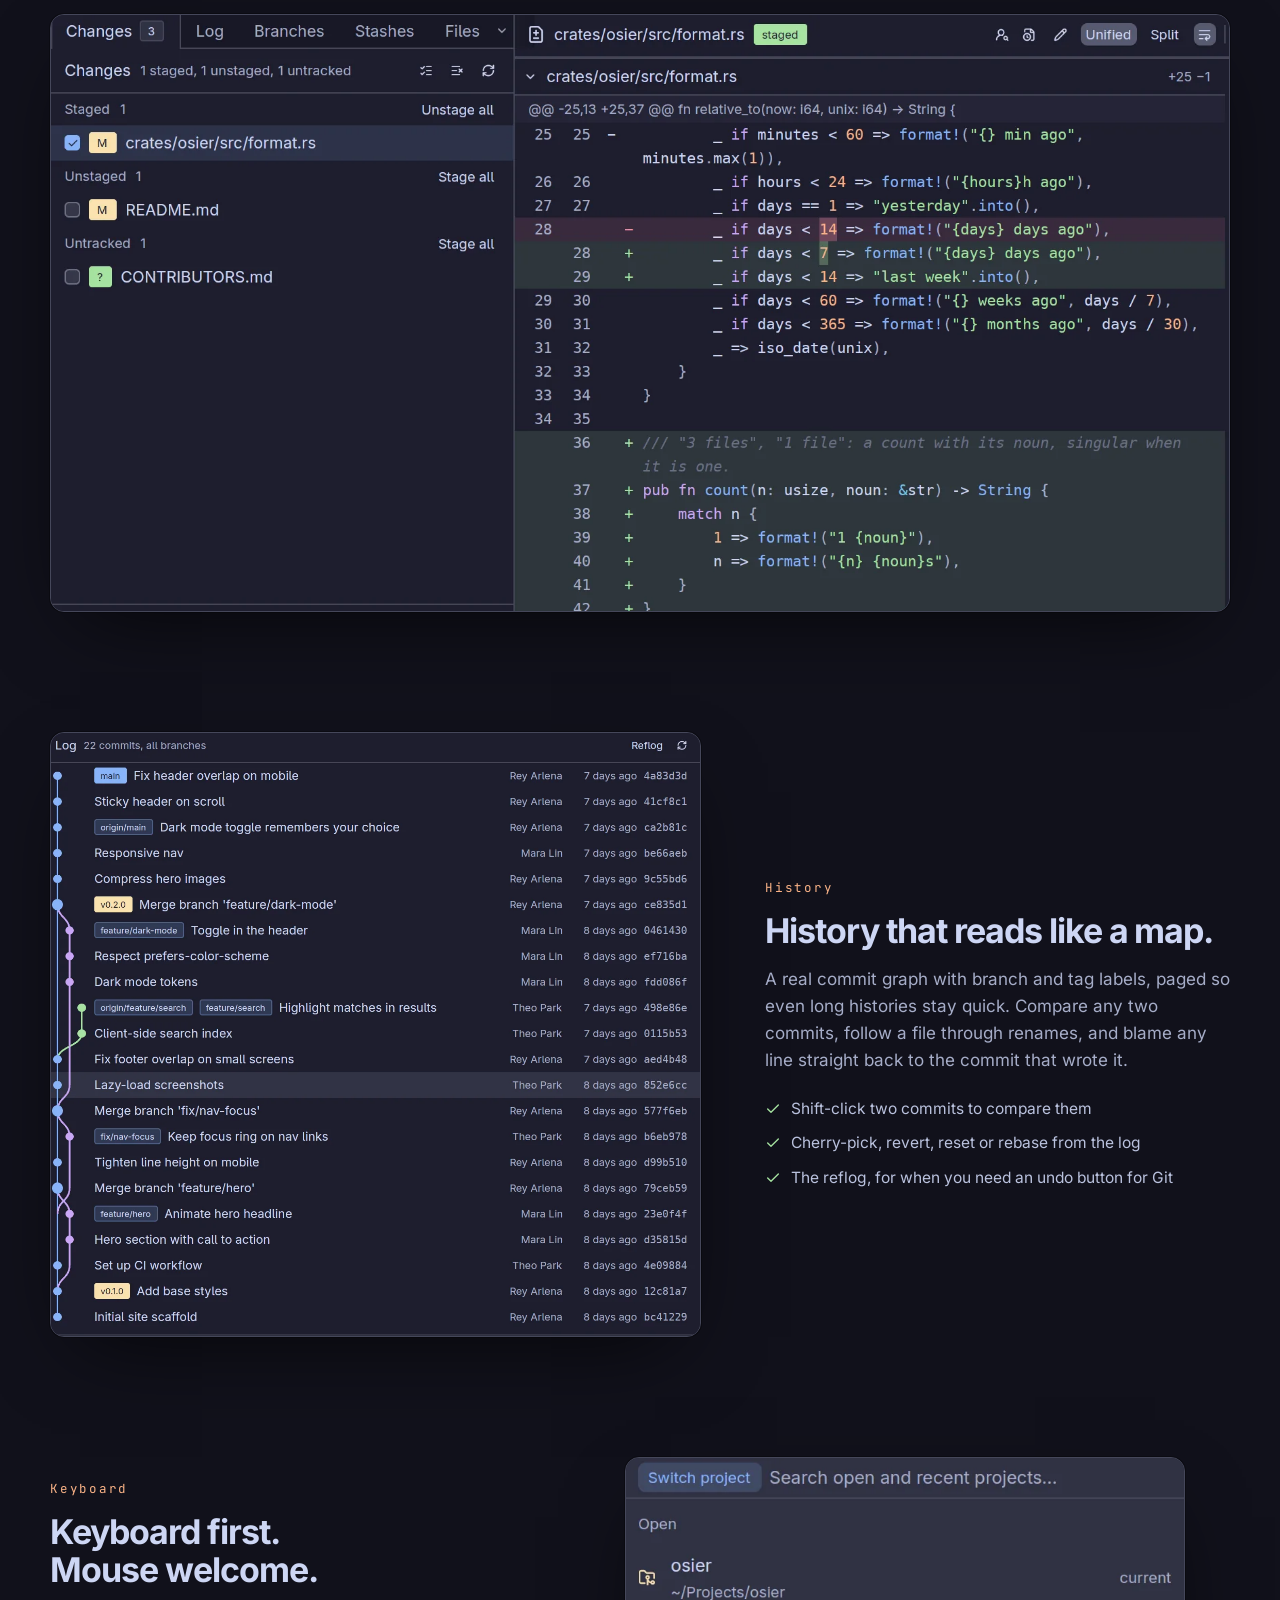
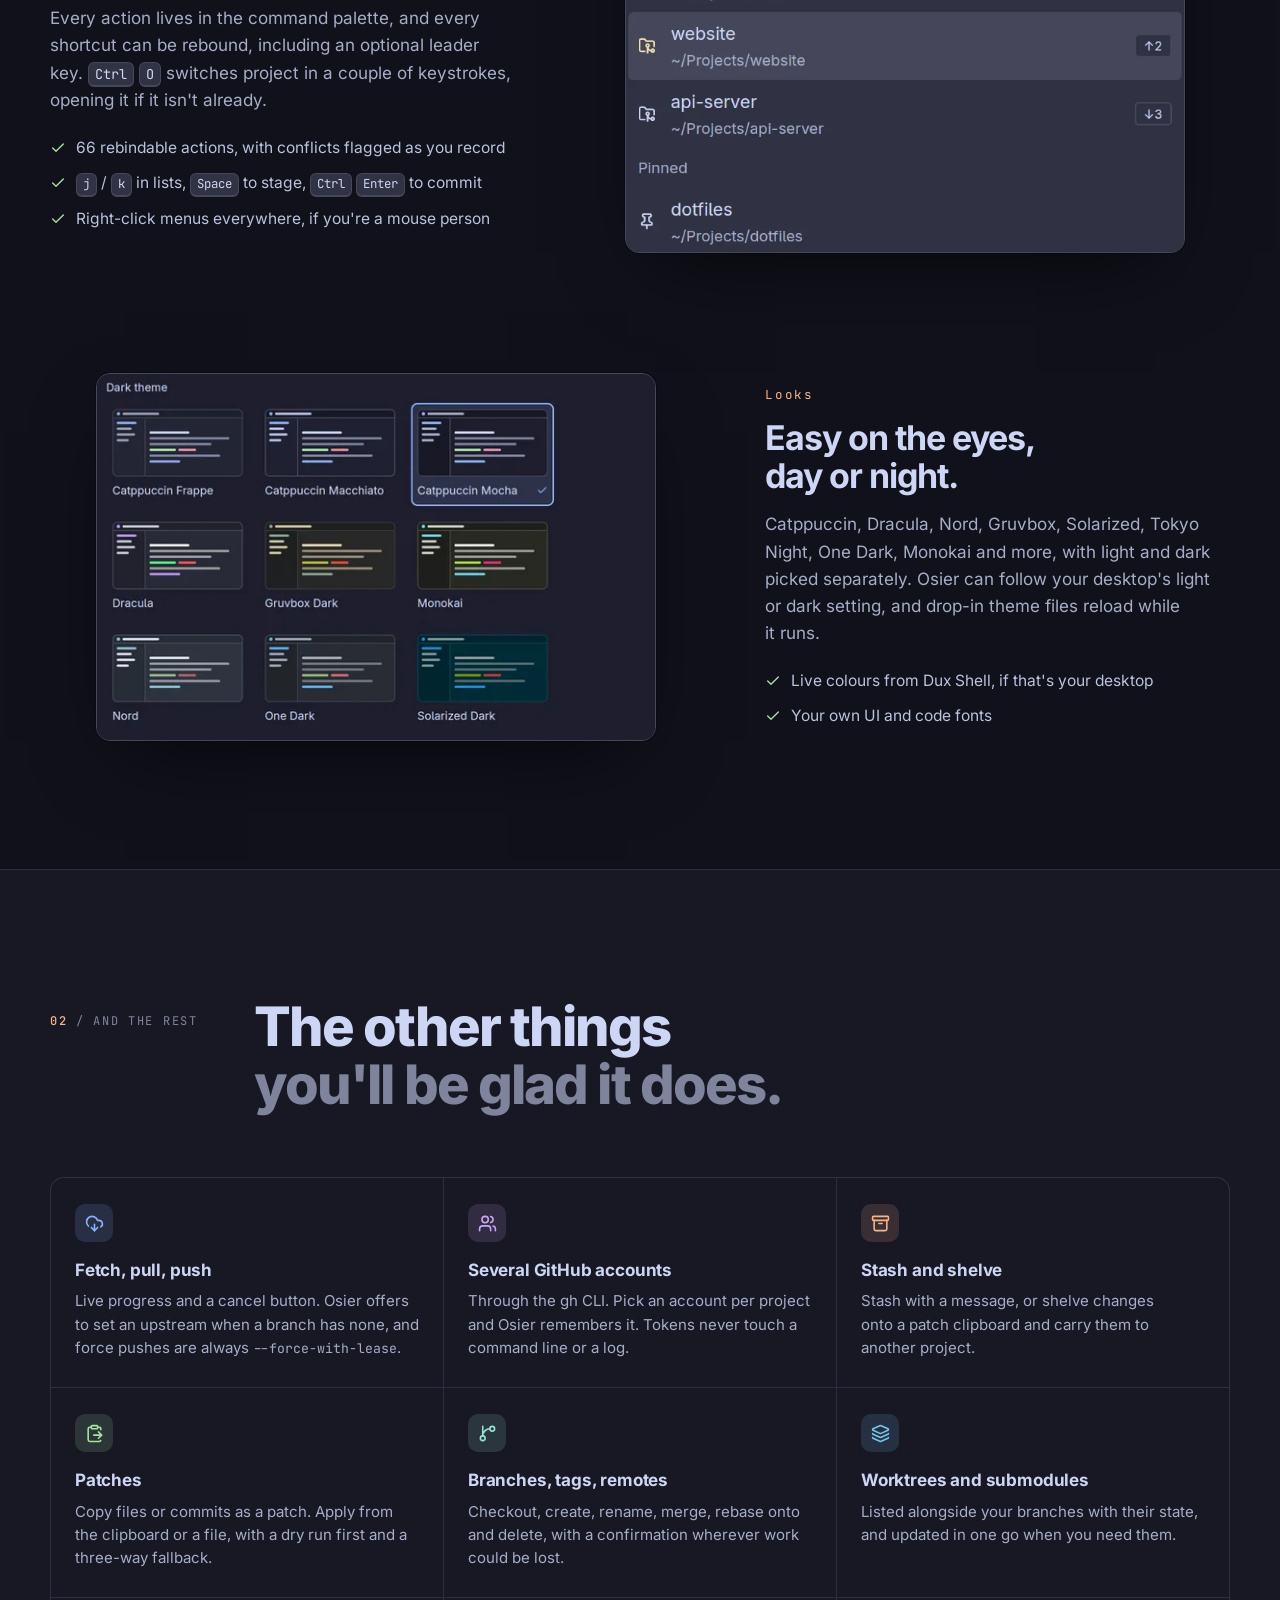
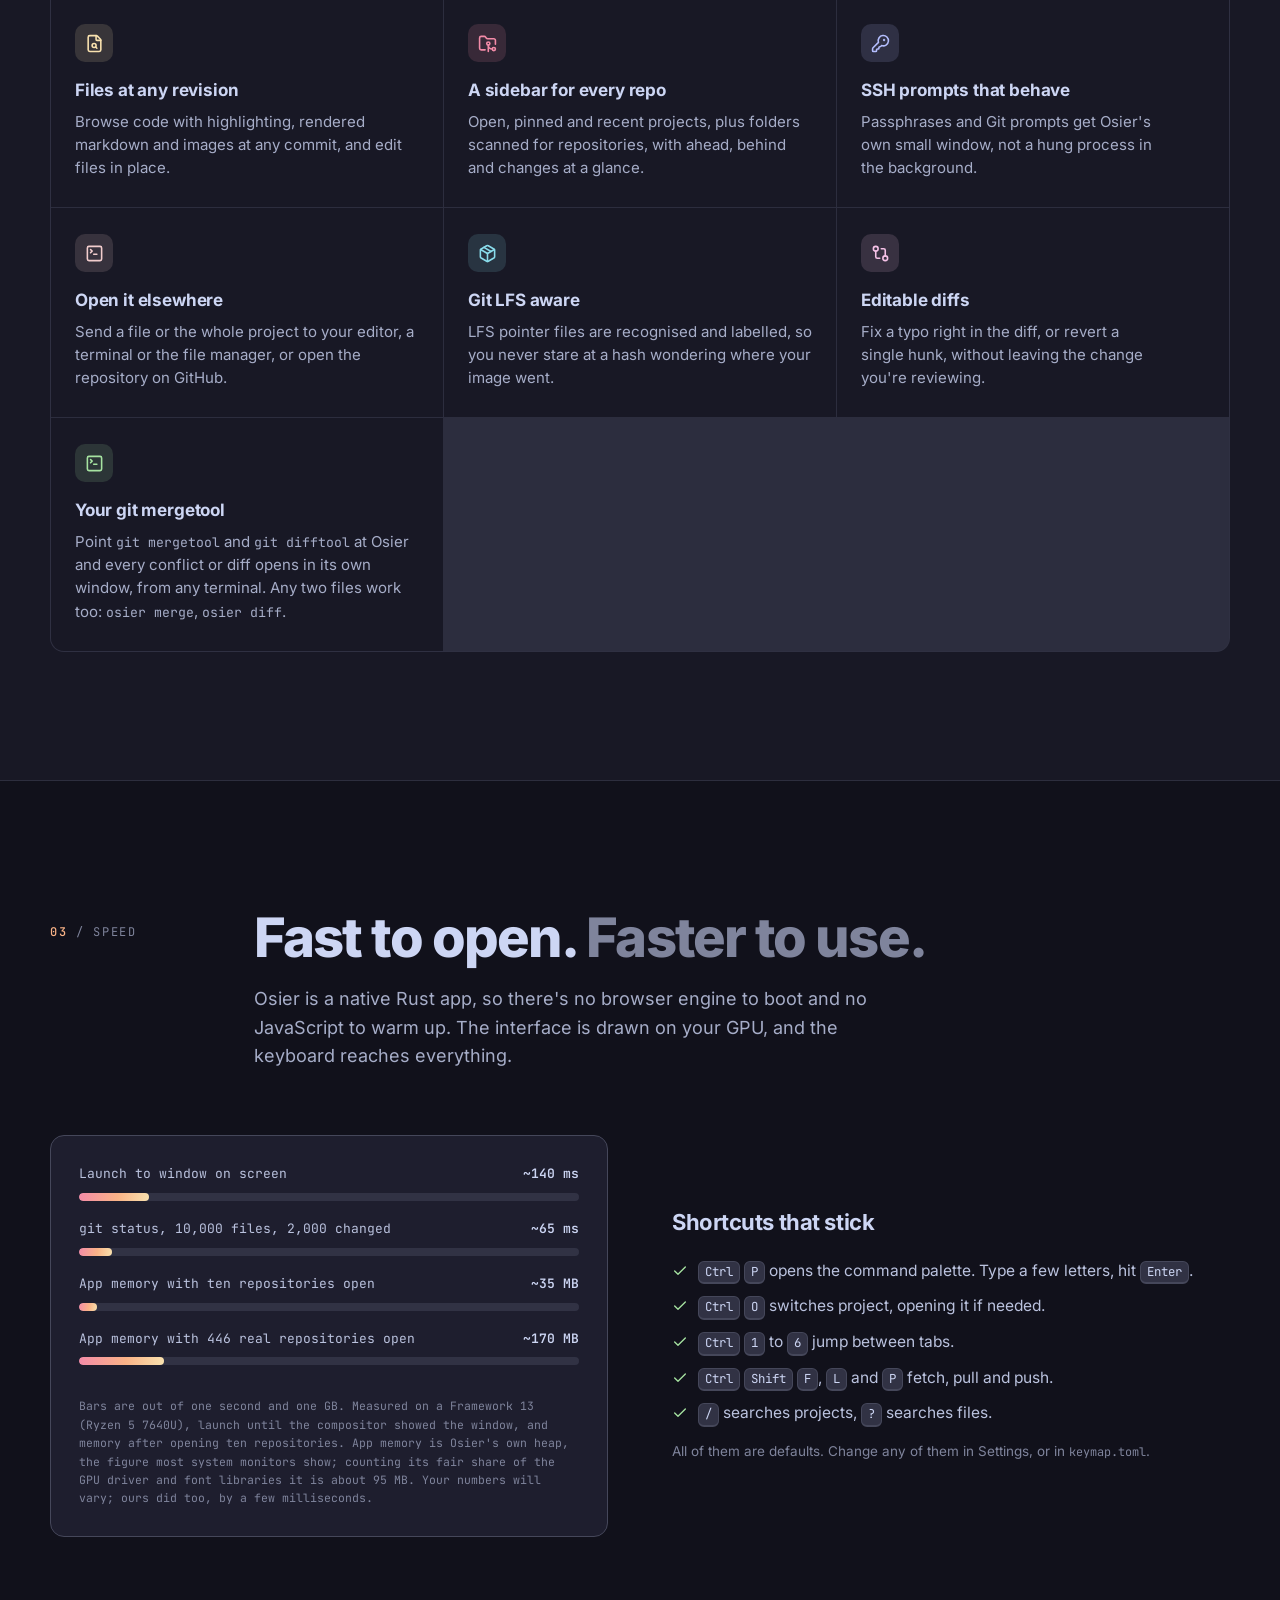
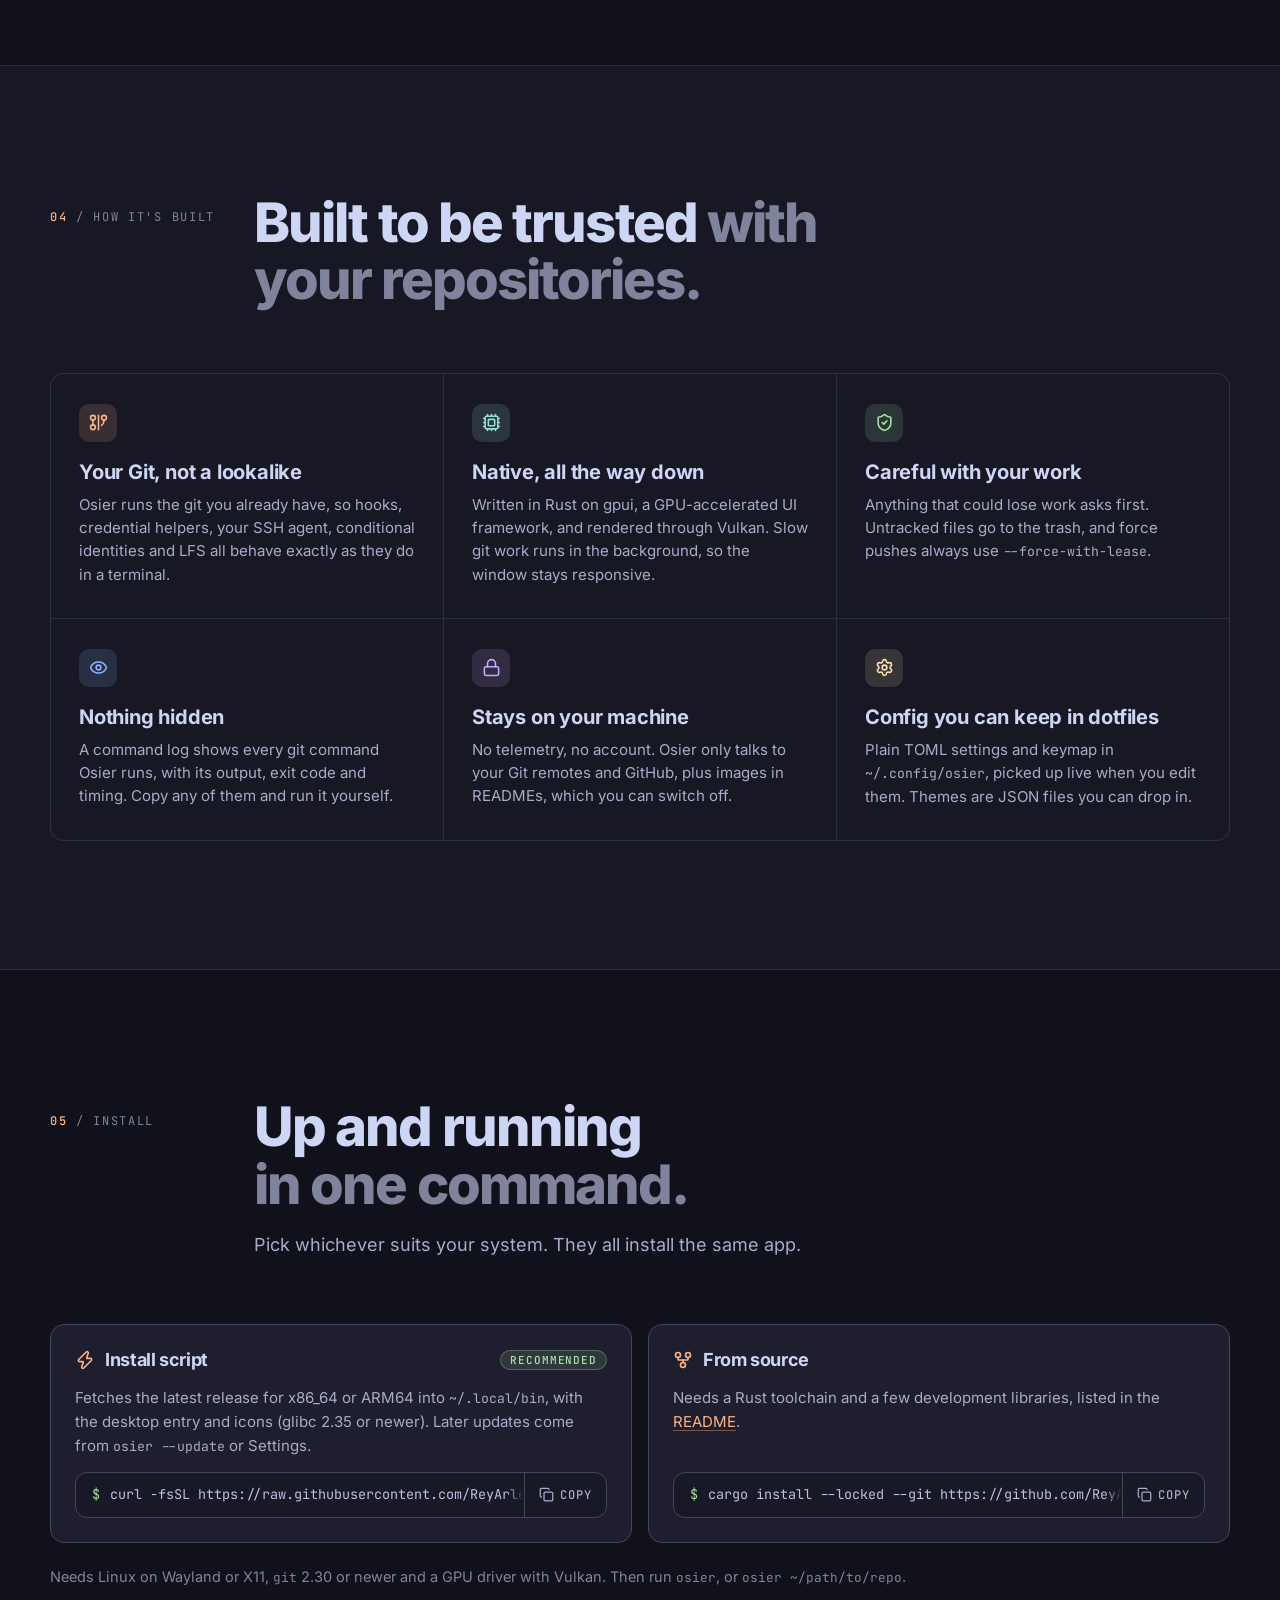
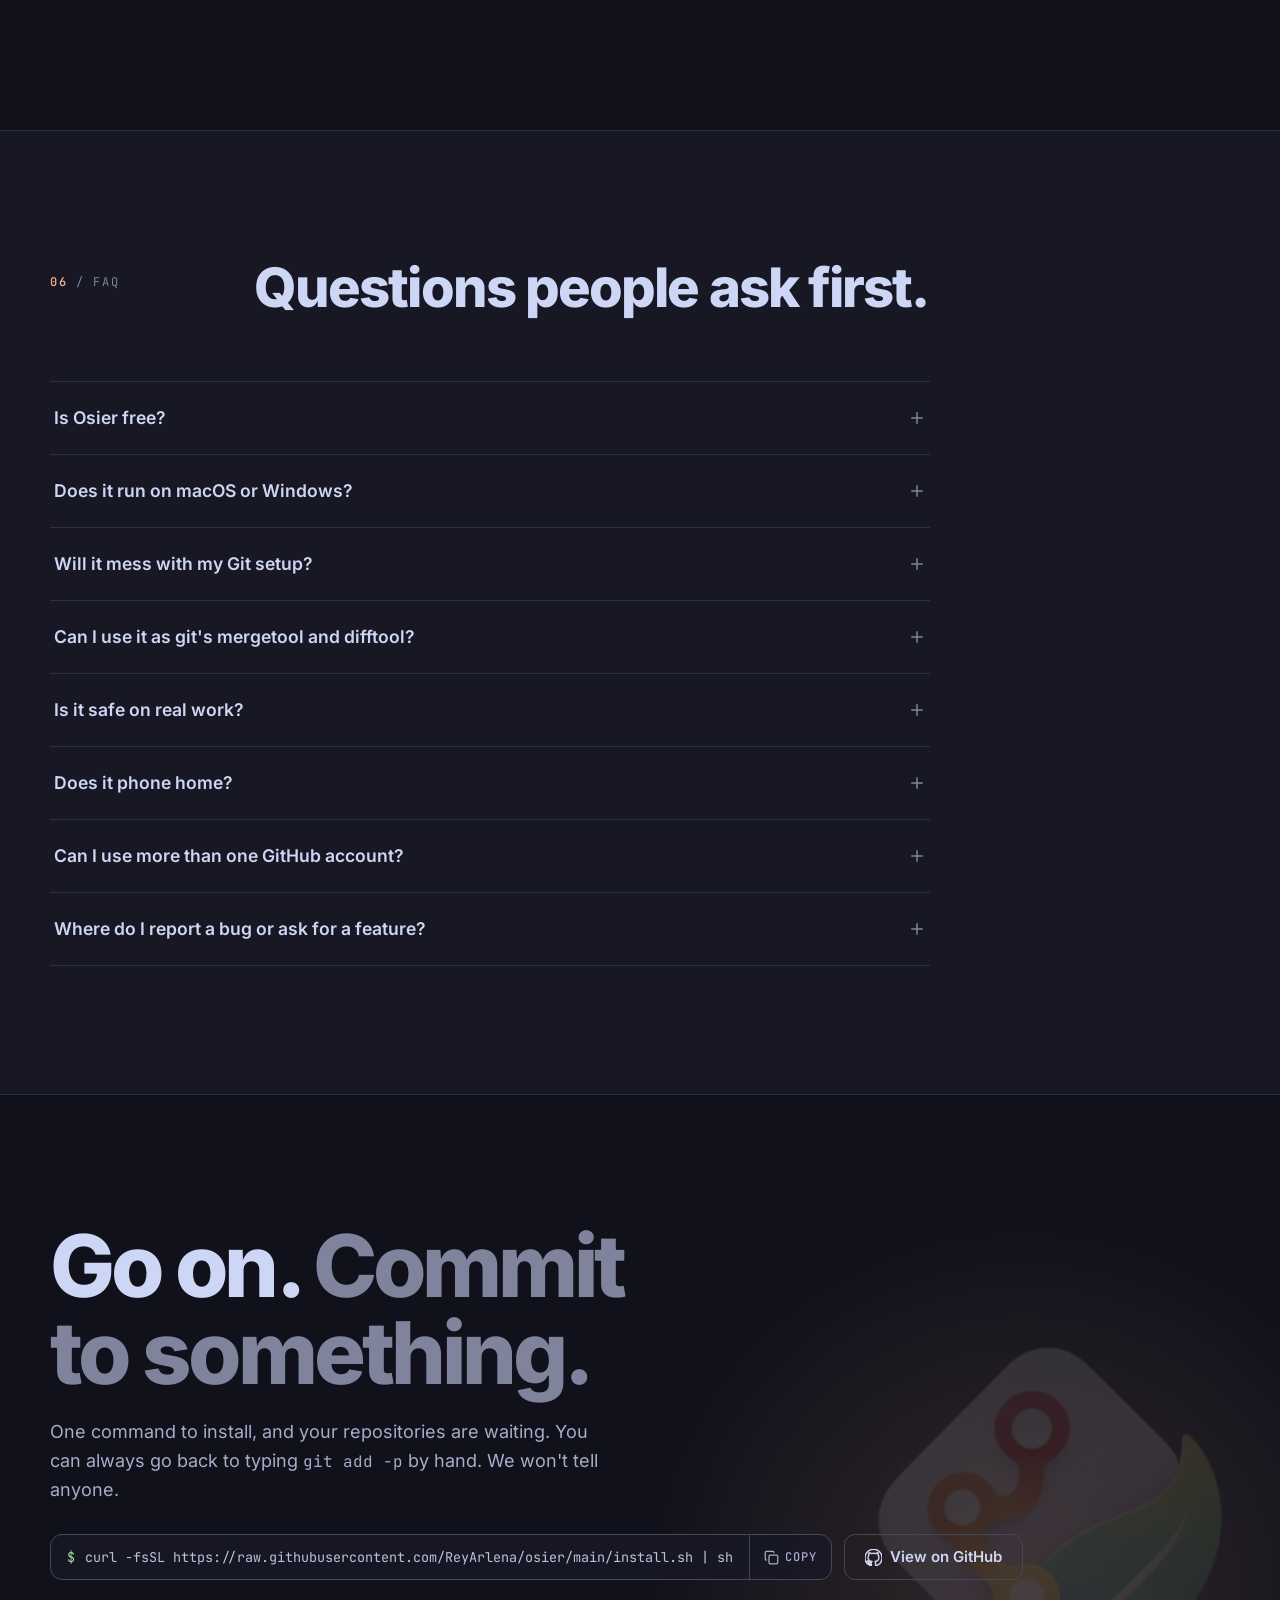
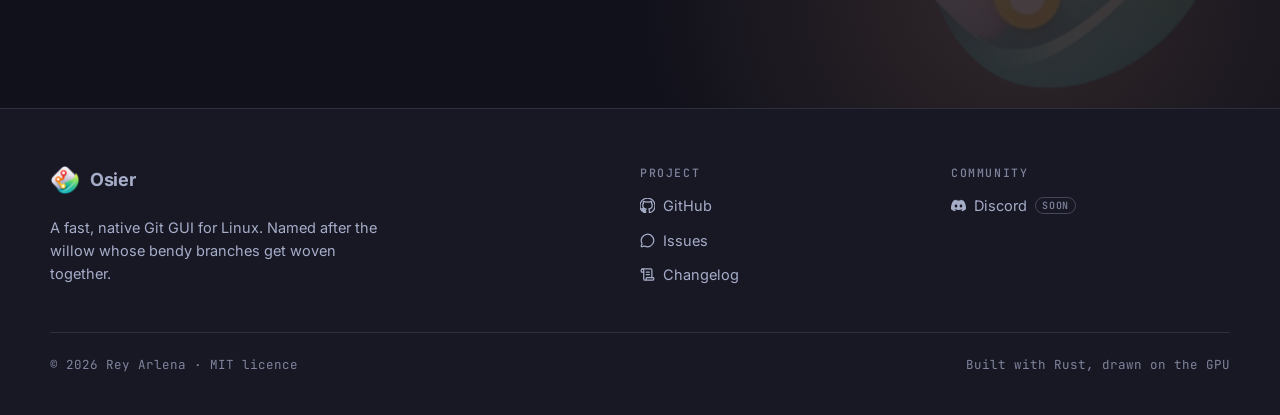
==== commit 83367e31: "docs(site): put the merge tool first in the feature list" ====
--- a/site/index.html
+++ b/site/index.html
@@ -174,28 +174,6 @@
 
         <article class="feature wide reveal">
           <div class="feature-copy">
-            <span class="feature-num">Staging</span>
-            <h3>Stage the line, not the whole file.</h3>
-            <p>Pick exactly what goes into a commit: whole files, single hunks or a few
-              selected lines straight from the diff. Then commit, amend, sign off, or commit
-              and push in one go.</p>
-            <ul class="ticks">
-              <li><svg class="icon"><use href="#i-check"/></svg><span>Unified or split diffs with syntax highlighting</span></li>
-              <li><svg class="icon"><use href="#i-check"/></svg><span>Discarded untracked files go to the trash, not the void</span></li>
-              <li><svg class="icon"><use href="#i-check"/></svg><span>Your recent commit messages, one click away</span></li>
-            </ul>
-          </div>
-          <figure class="shot">
-            <img src="assets/shots/staging.webp"
-                 srcset="assets/shots/staging-1x.webp 870w, assets/shots/staging.webp 1740w"
-                 sizes="(max-width: 1260px) 100vw, 1180px"
-                 width="1740" height="880" loading="lazy" decoding="async"
-                 alt="The Changes list with staged, unstaged and untracked files next to a highlighted diff of a Rust file.">
-          </figure>
-        </article>
-
-        <article class="feature wide reveal">
-          <div class="feature-copy">
             <span class="feature-num">Merge tool</span>
             <h3>Merge conflicts, minus the dread.</h3>
             <p>A real three-way merge tool: your version, the result and theirs side by side,
@@ -218,6 +196,28 @@
           </figure>
         </article>
 
+        <article class="feature wide reveal">
+          <div class="feature-copy">
+            <span class="feature-num">Staging</span>
+            <h3>Stage the line, not the whole file.</h3>
+            <p>Pick exactly what goes into a commit: whole files, single hunks or a few
+              selected lines straight from the diff. Then commit, amend, sign off, or commit
+              and push in one go.</p>
+            <ul class="ticks">
+              <li><svg class="icon"><use href="#i-check"/></svg><span>Unified or split diffs with syntax highlighting</span></li>
+              <li><svg class="icon"><use href="#i-check"/></svg><span>Discarded untracked files go to the trash, not the void</span></li>
+              <li><svg class="icon"><use href="#i-check"/></svg><span>Your recent commit messages, one click away</span></li>
+            </ul>
+          </div>
+          <figure class="shot">
+            <img src="assets/shots/staging.webp"
+                 srcset="assets/shots/staging-1x.webp 870w, assets/shots/staging.webp 1740w"
+                 sizes="(max-width: 1260px) 100vw, 1180px"
+                 width="1740" height="880" loading="lazy" decoding="async"
+                 alt="The Changes list with staged, unstaged and untracked files next to a highlighted diff of a Rust file.">
+          </figure>
+        </article>
+
         <article class="feature flip reveal">
           <div class="feature-copy">
             <span class="feature-num">History</span>
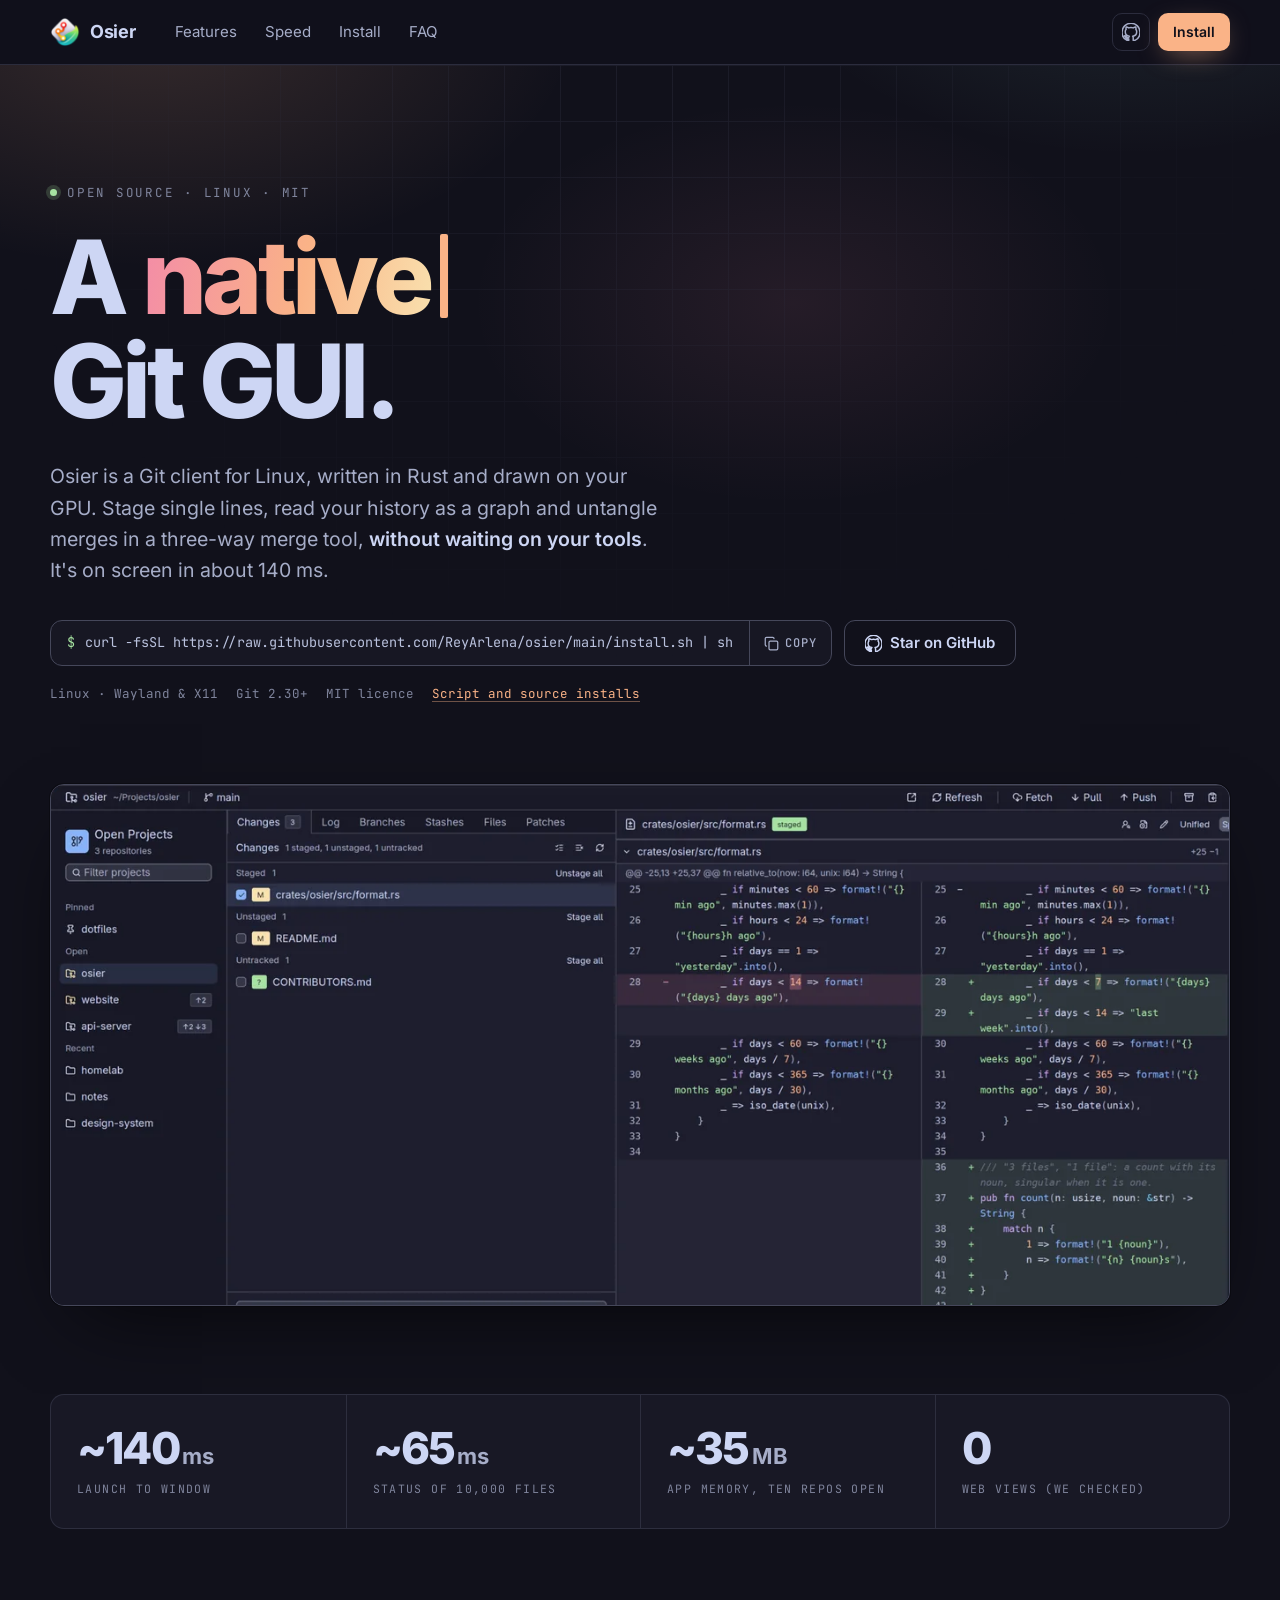
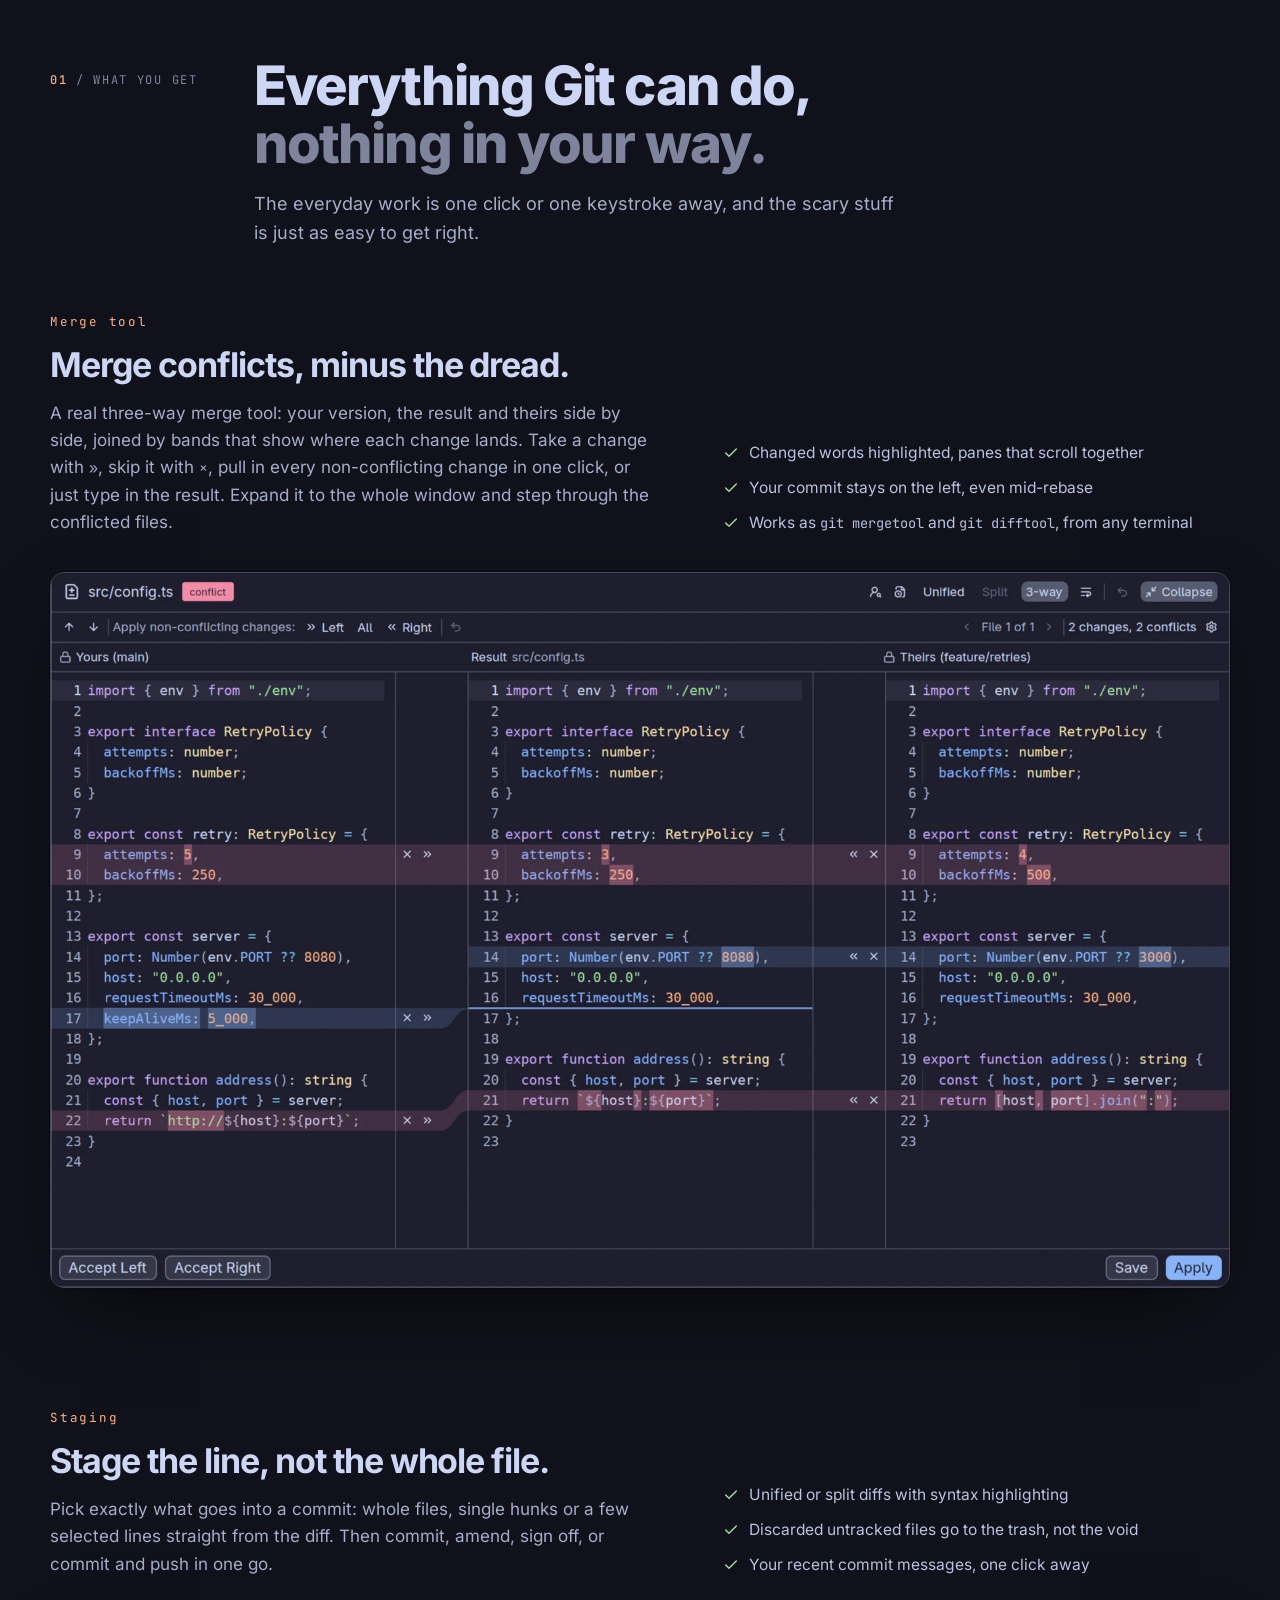
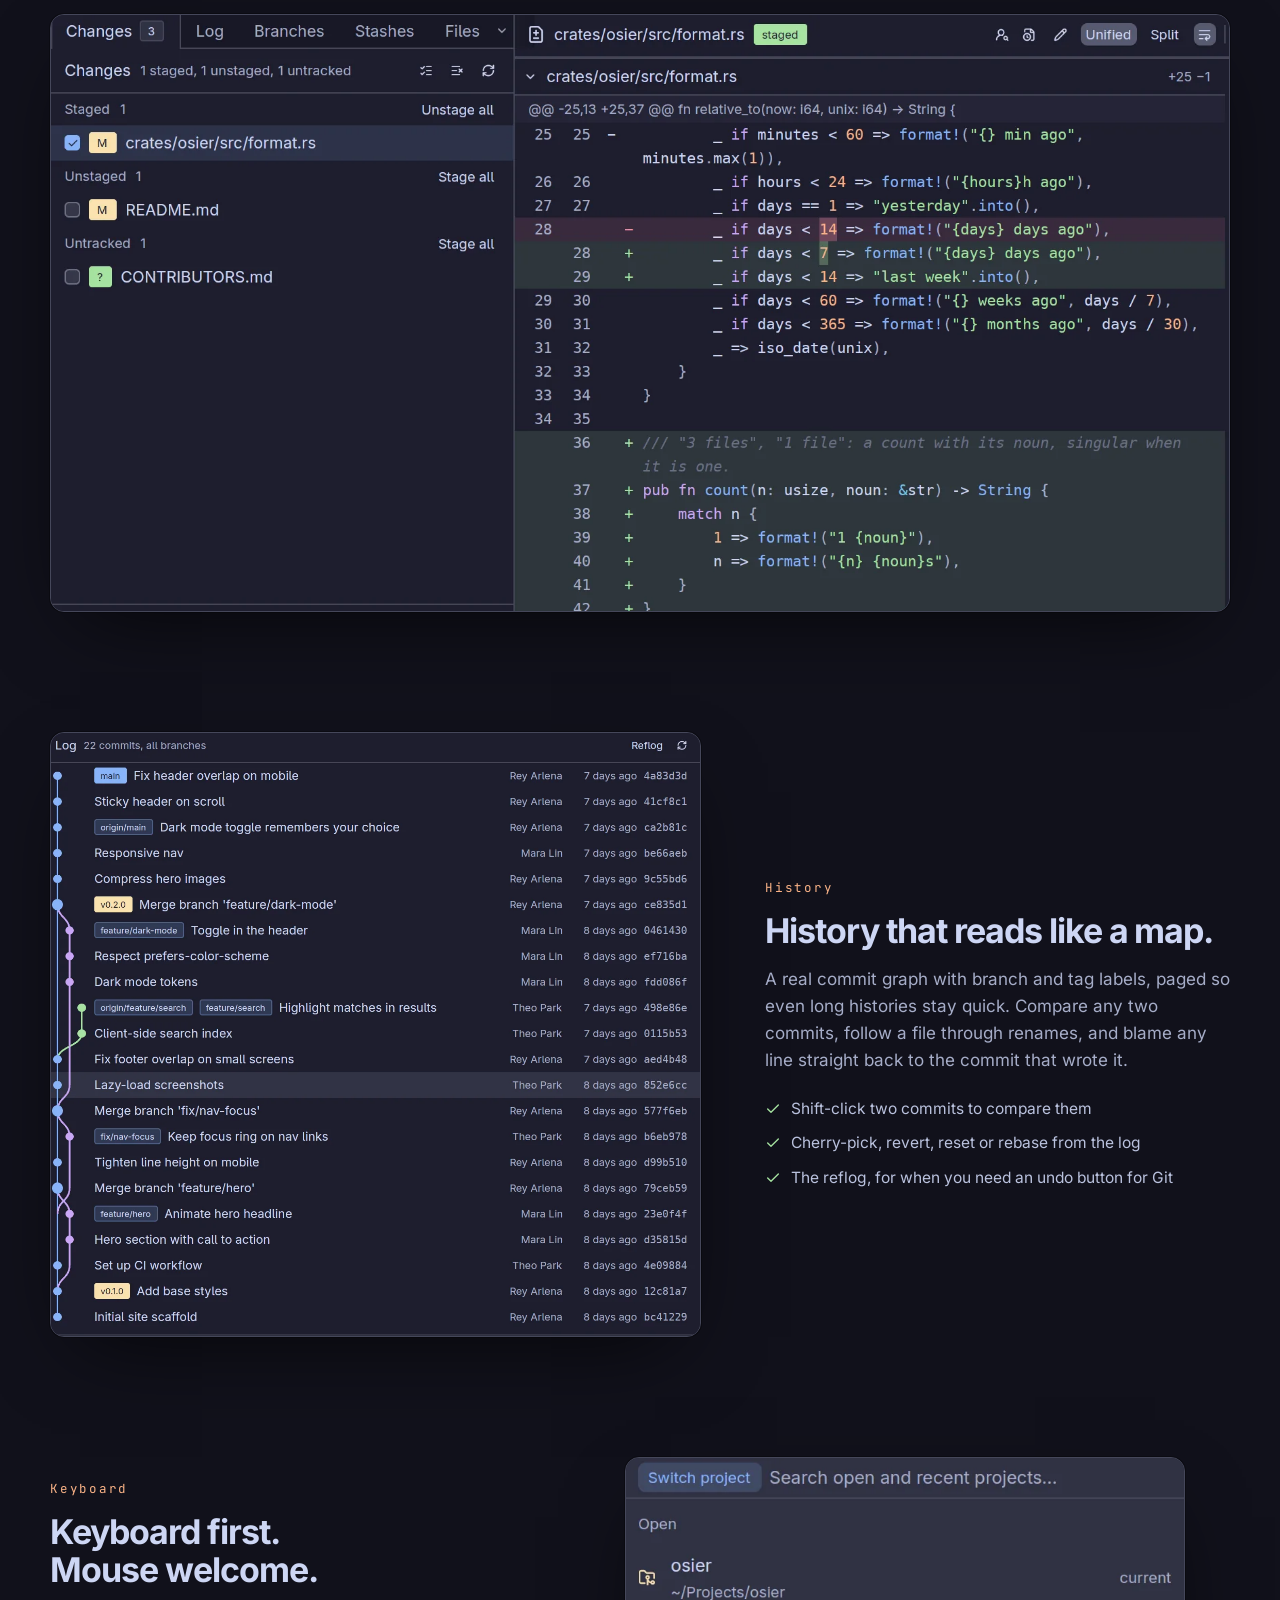
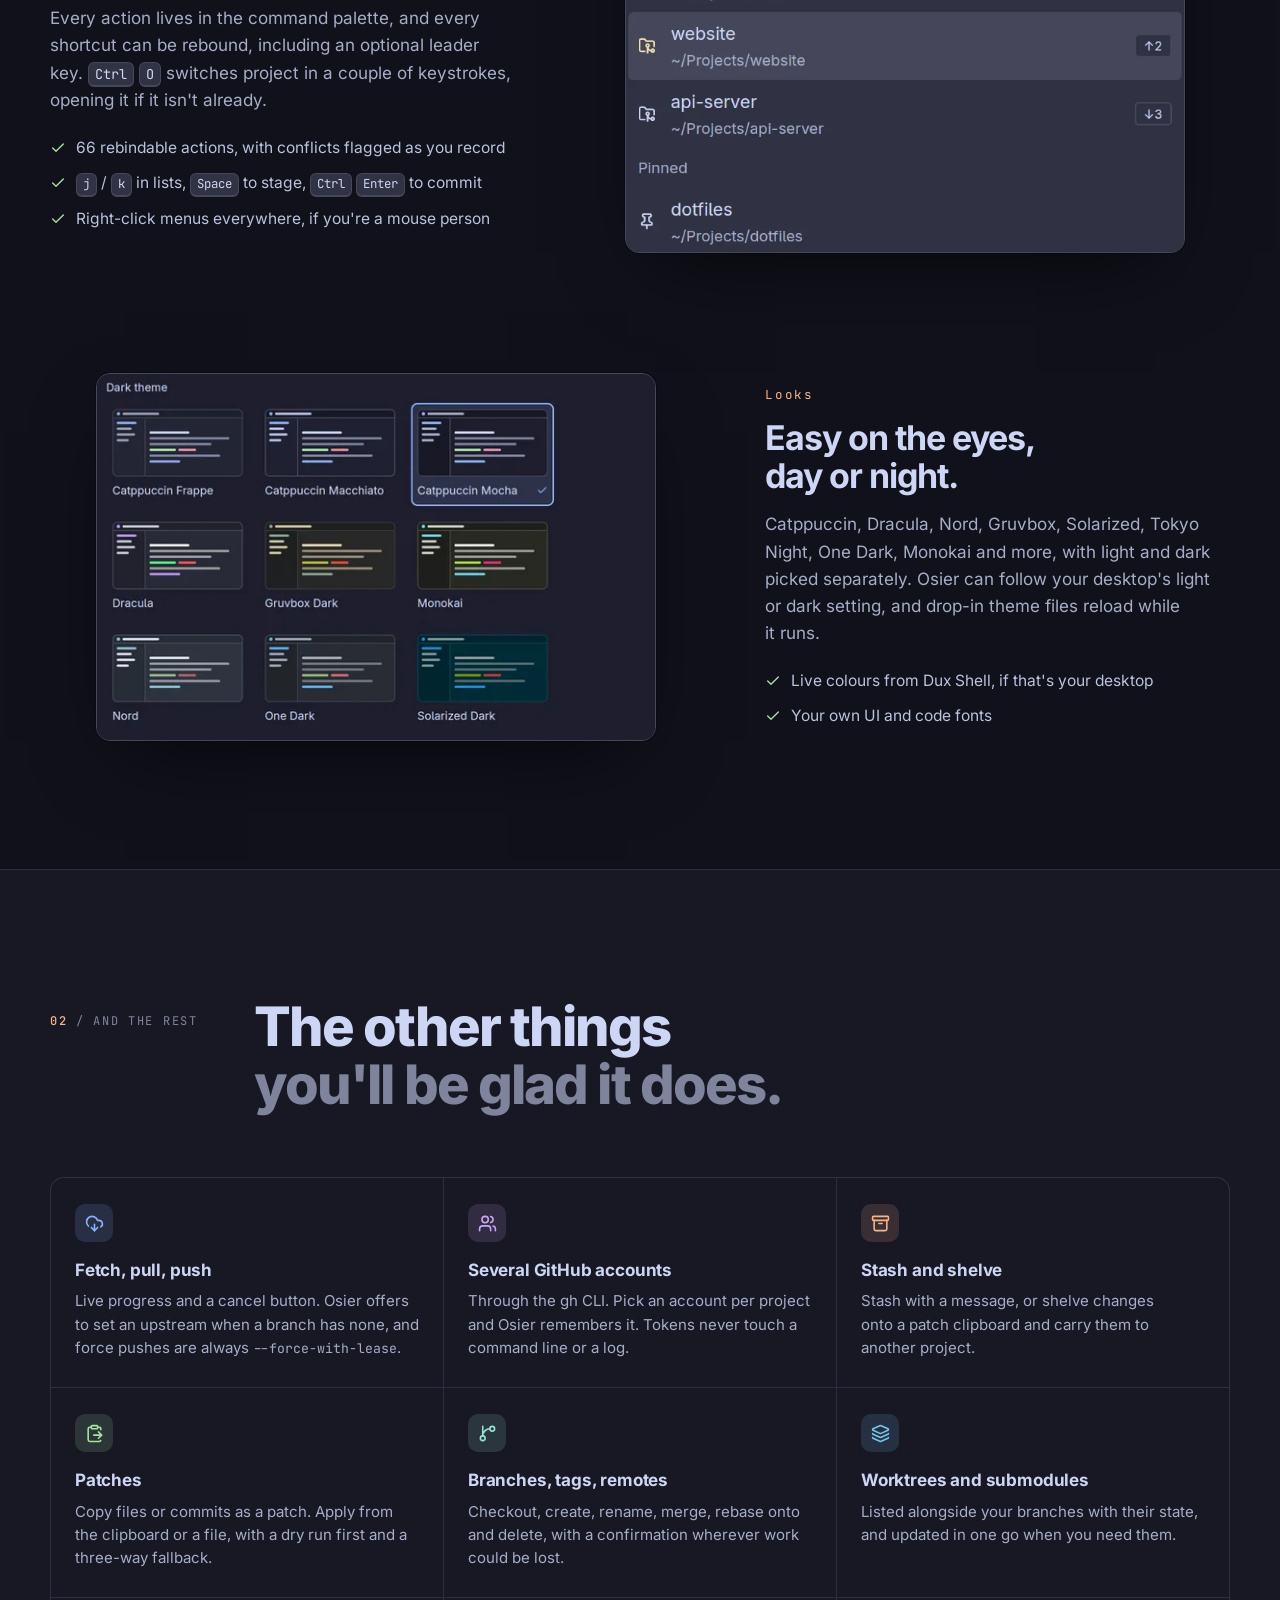
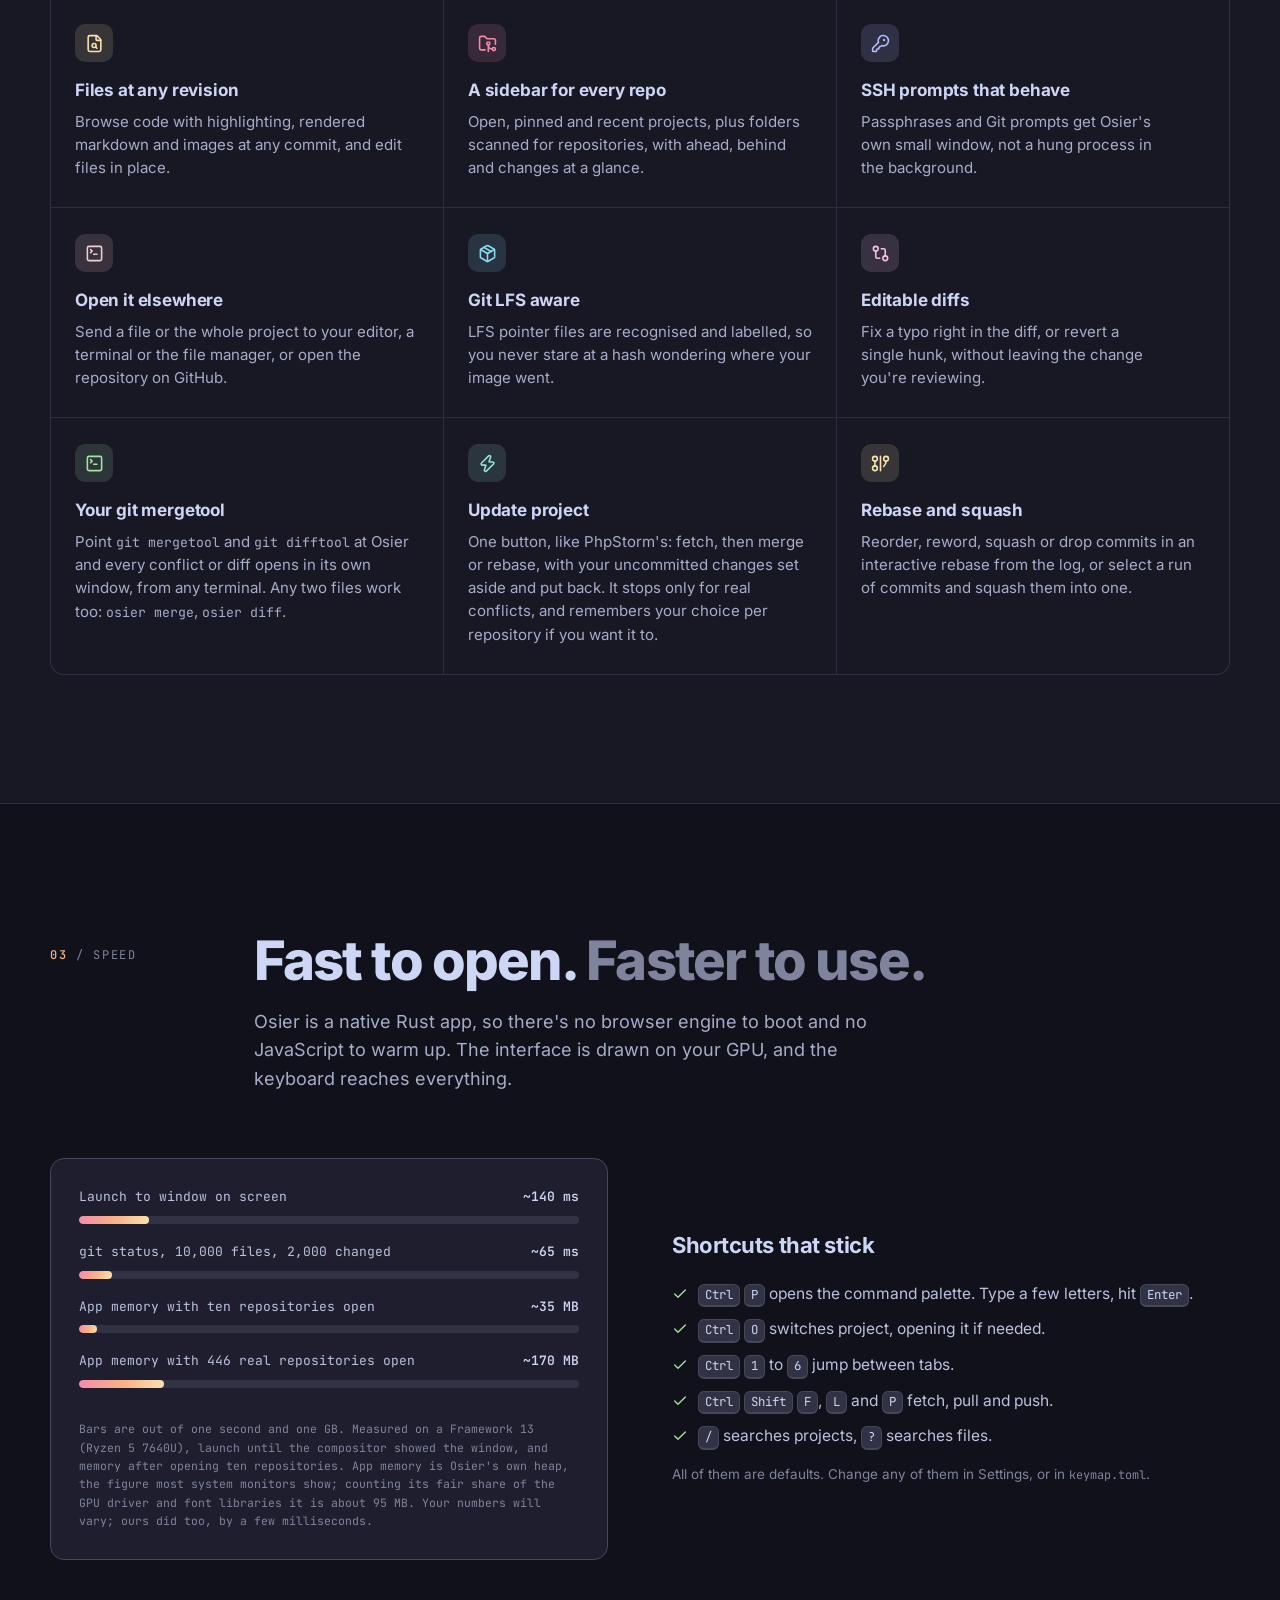
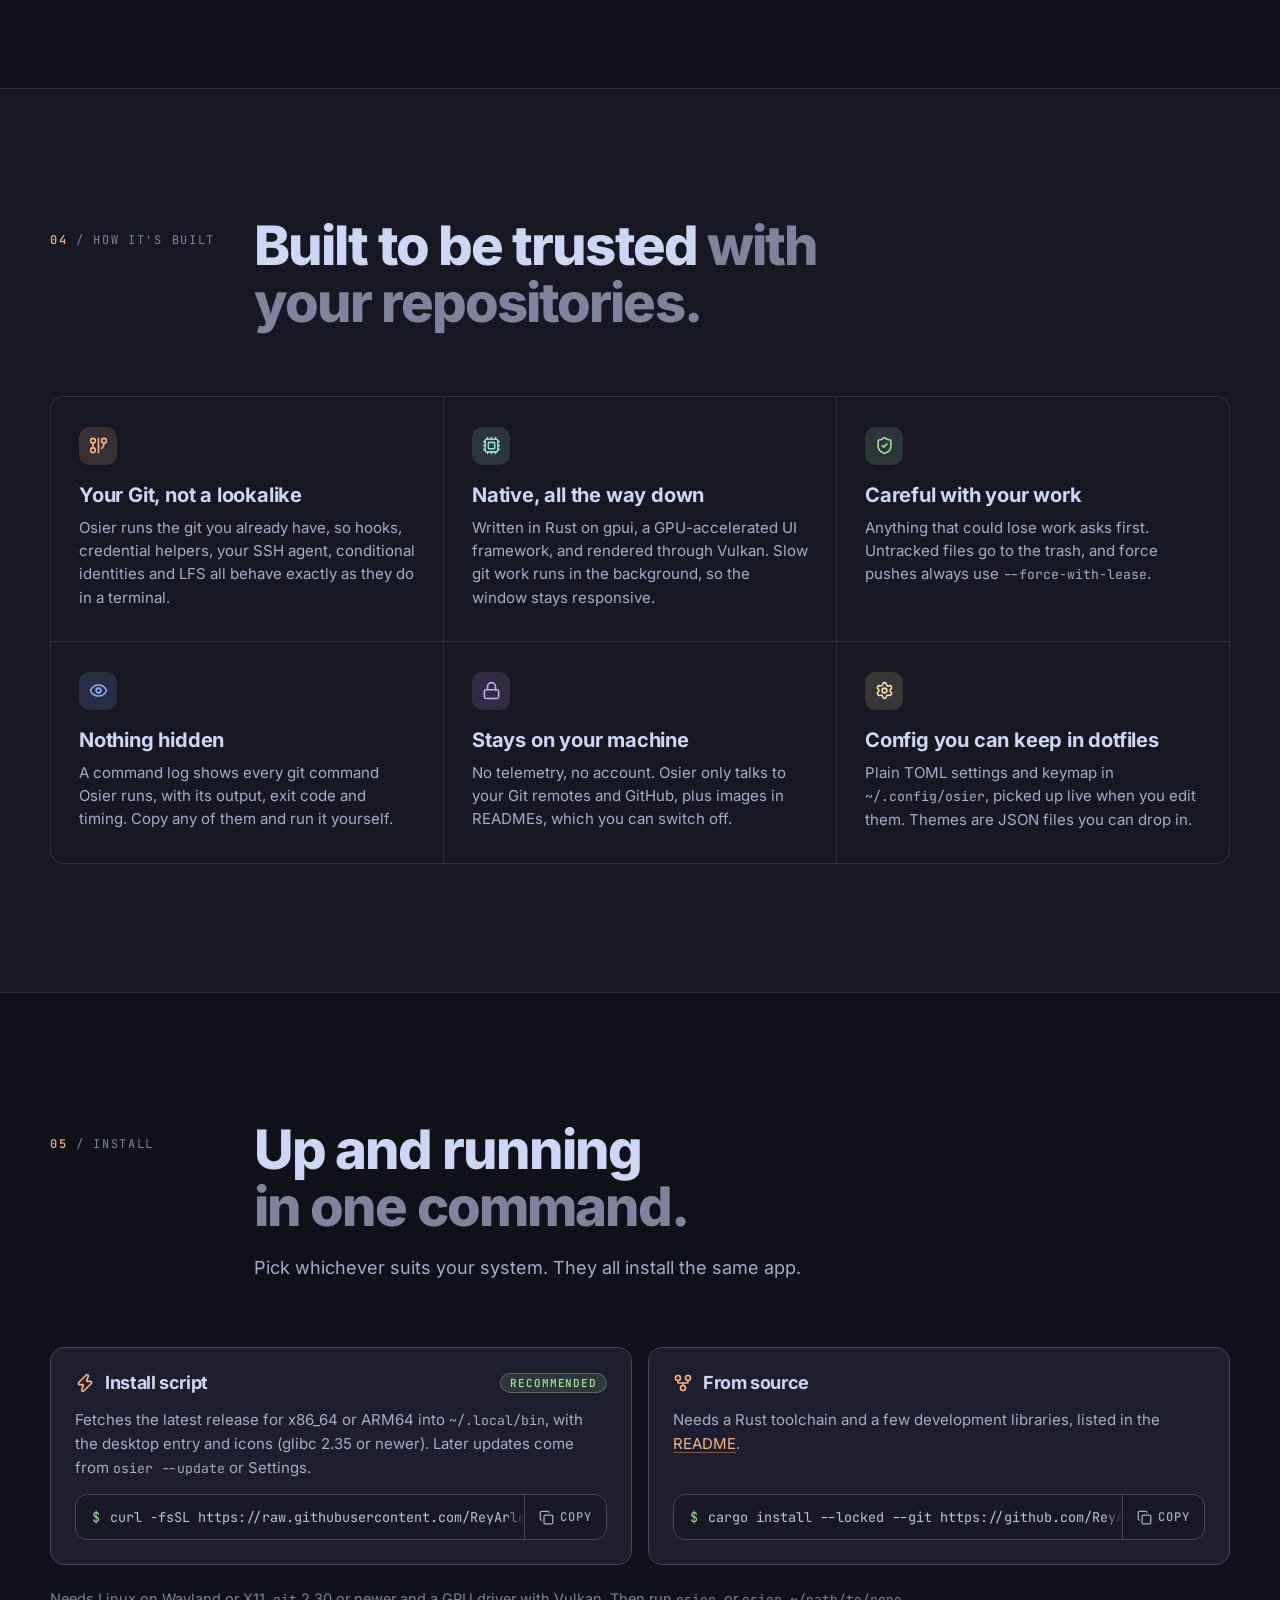
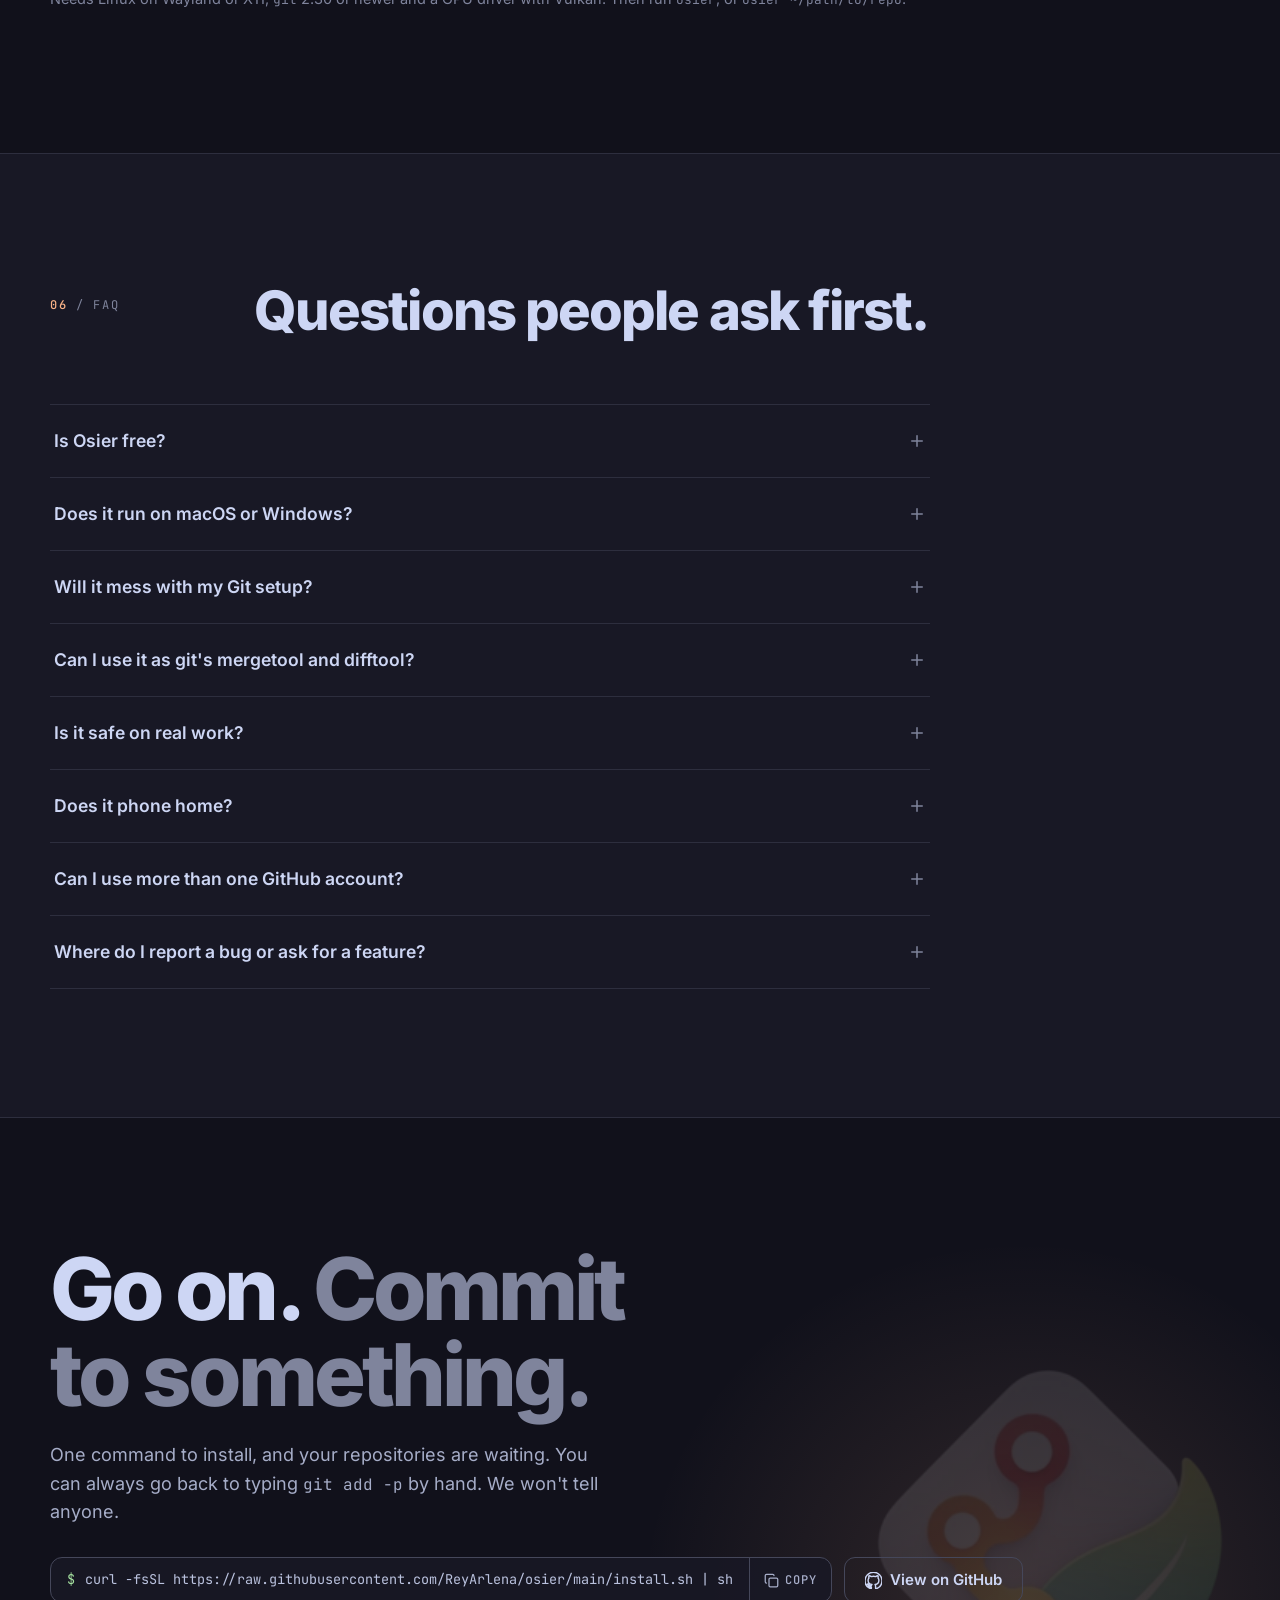
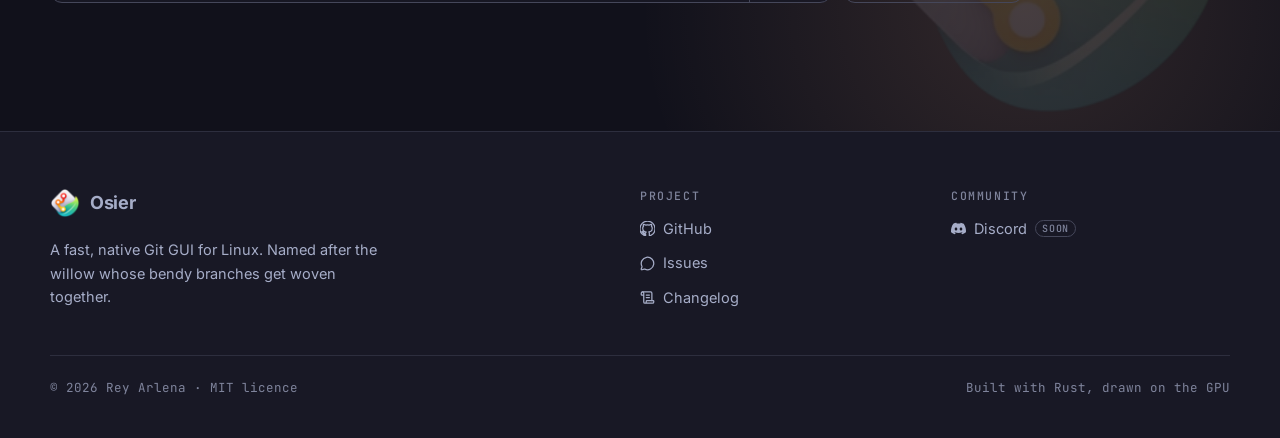
==== commit 5ed14671: "docs(site): add update project and rebase cards and retake the merge tool shot" ====
--- a/site/index.html
+++ b/site/index.html
@@ -376,6 +376,19 @@
             conflict or diff opens in its own window, from any terminal. Any two files work too:
             <code>osier merge</code>, <code>osier diff</code>.</p>
         </div>
+        <div class="card" style="--tile: var(--teal)">
+          <span class="icon-tile"><svg class="icon"><use href="#i-zap"/></svg></span>
+          <h3>Update project</h3>
+          <p>One button, like PhpStorm's: fetch, then merge or rebase, with your uncommitted
+            changes set aside and put back. It stops only for real conflicts, and remembers
+            your choice per repository if you want it to.</p>
+        </div>
+        <div class="card" style="--tile: var(--yellow)">
+          <span class="icon-tile"><svg class="icon"><use href="#i-git-graph"/></svg></span>
+          <h3>Rebase and squash</h3>
+          <p>Reorder, reword, squash or drop commits in an interactive rebase from the log, or
+            select a run of commits and squash them into one.</p>
+        </div>
       </div>
     </div>
   </section>
--- a/site/assets/site.css
+++ b/site/assets/site.css
@@ -1199,6 +1199,11 @@
     grid-template-columns: repeat(2, minmax(0, 1fr));
   }
 
+  /* An odd card count would leave a hole in two columns: the last card takes the row. */
+  .cards > .card:last-child:nth-child(odd) {
+    grid-column: 1 / -1;
+  }
+
   .section-head {
     grid-template-columns: minmax(0, 1fr);
     gap: 10px;
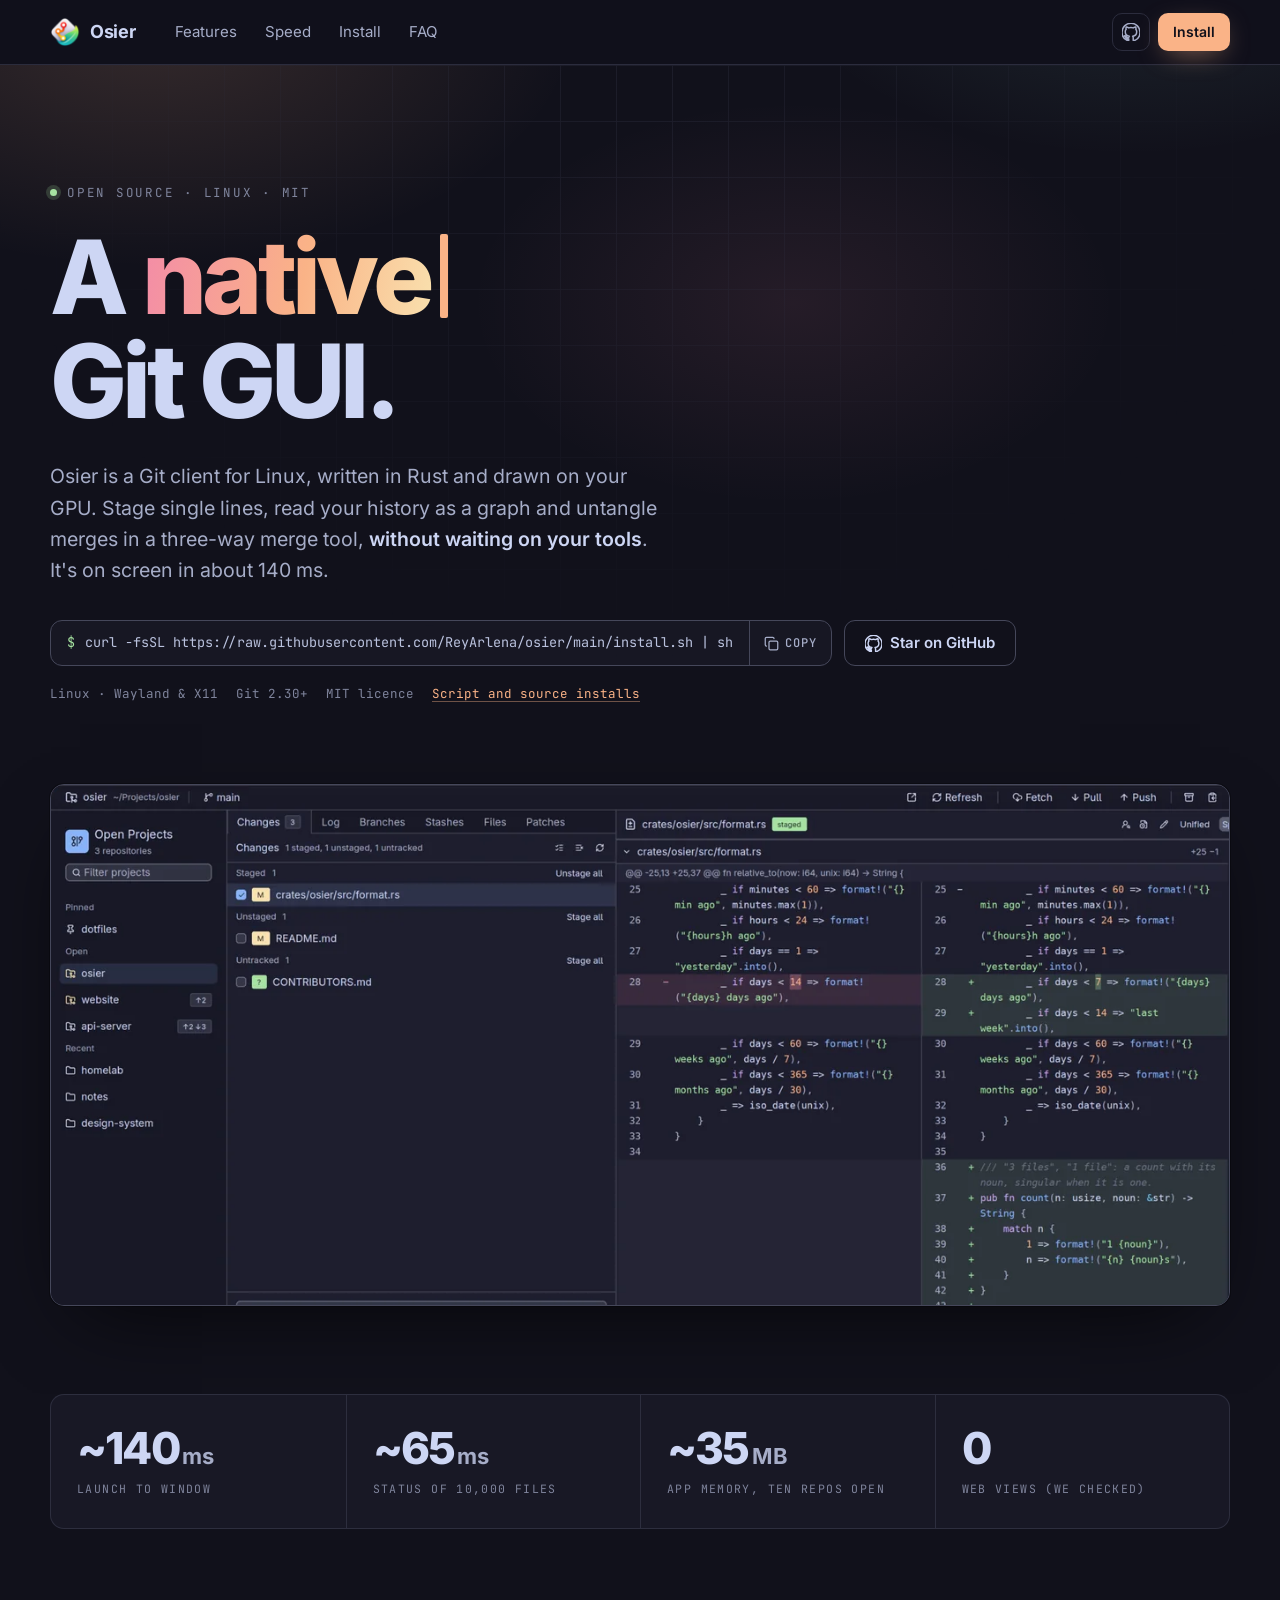
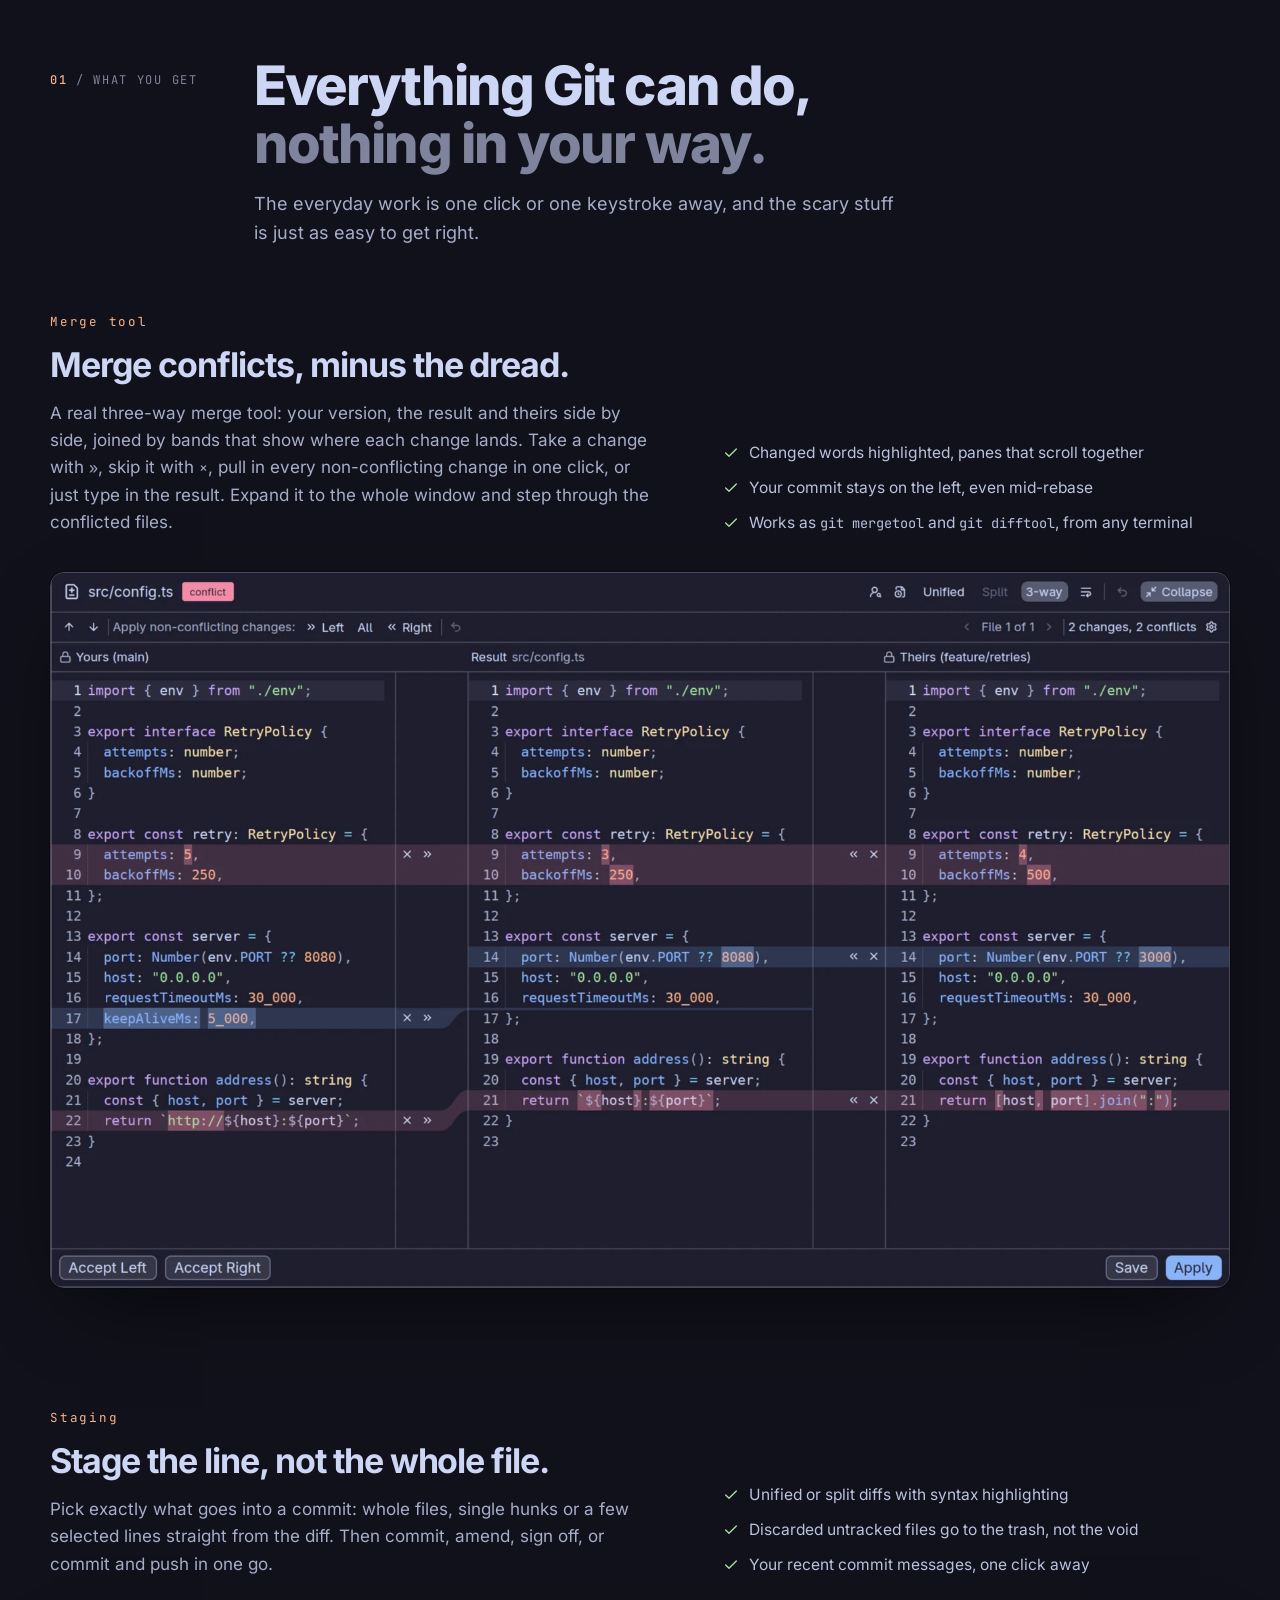
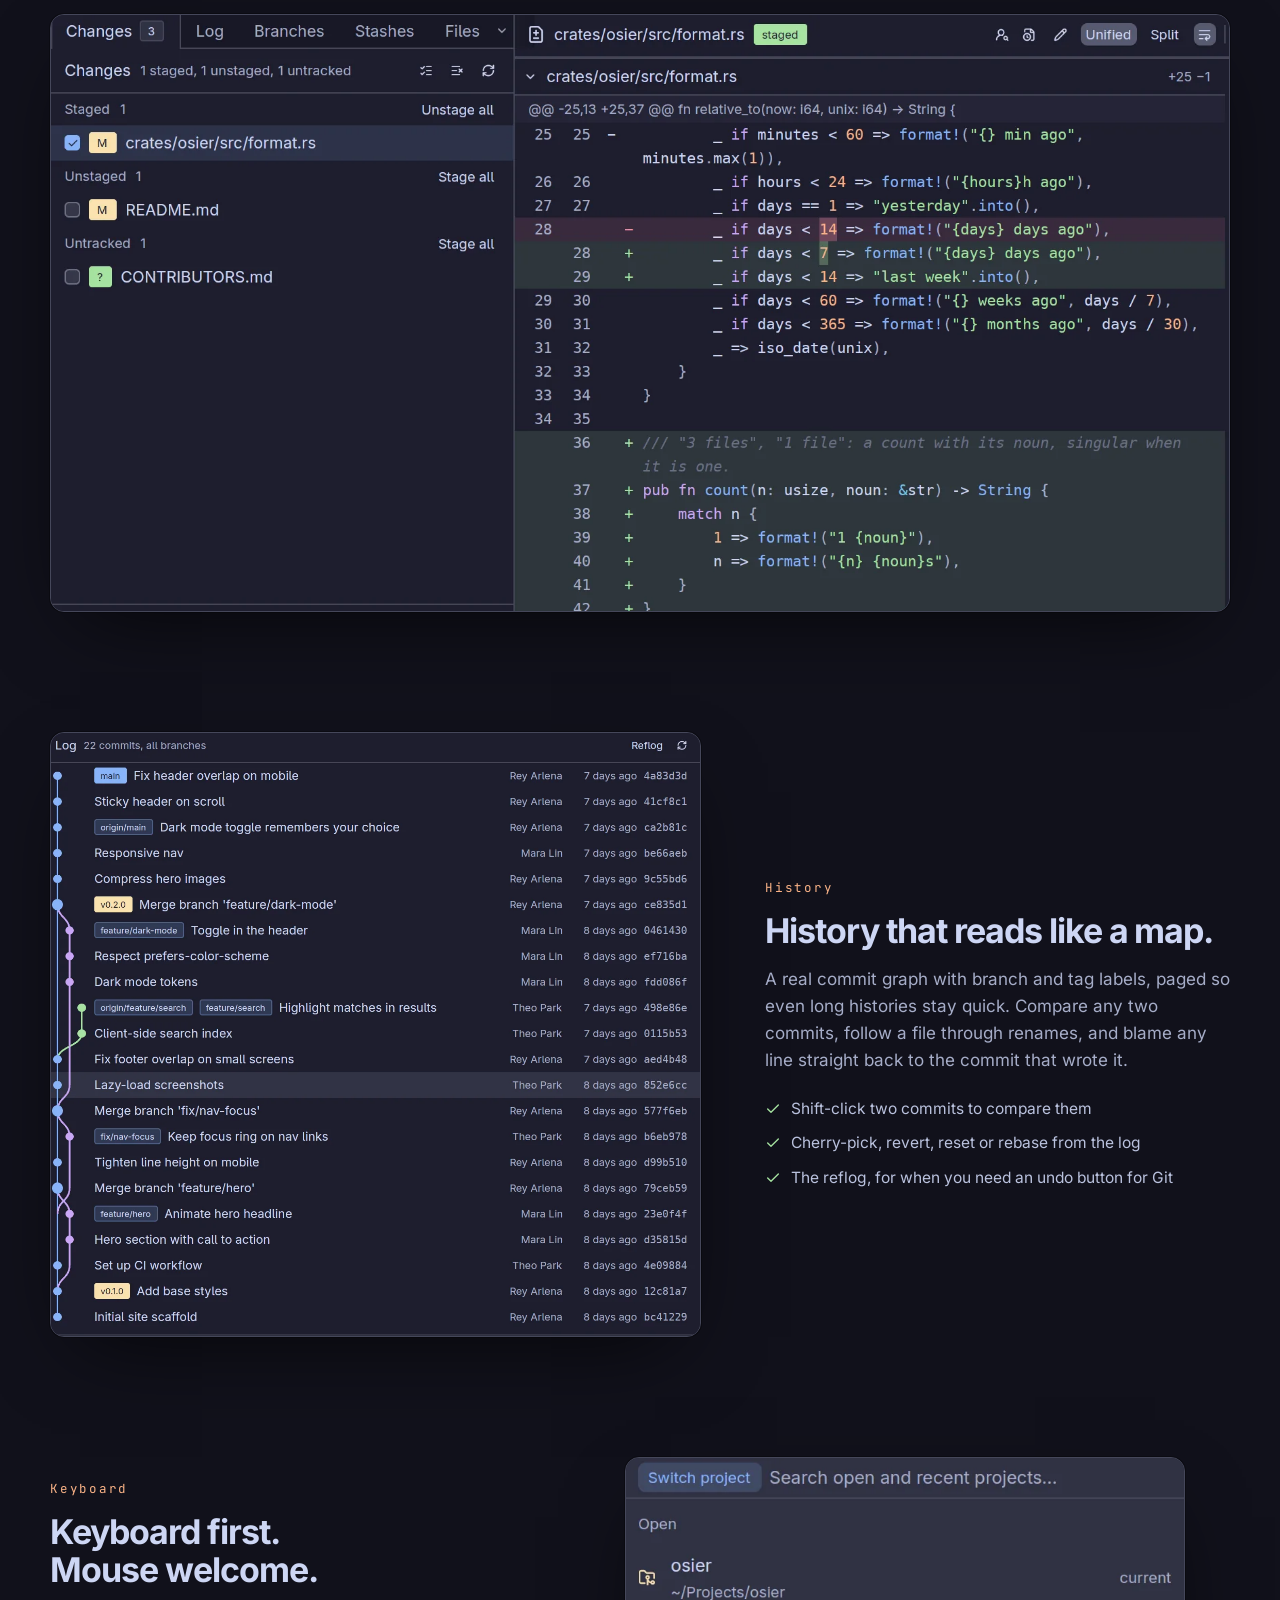
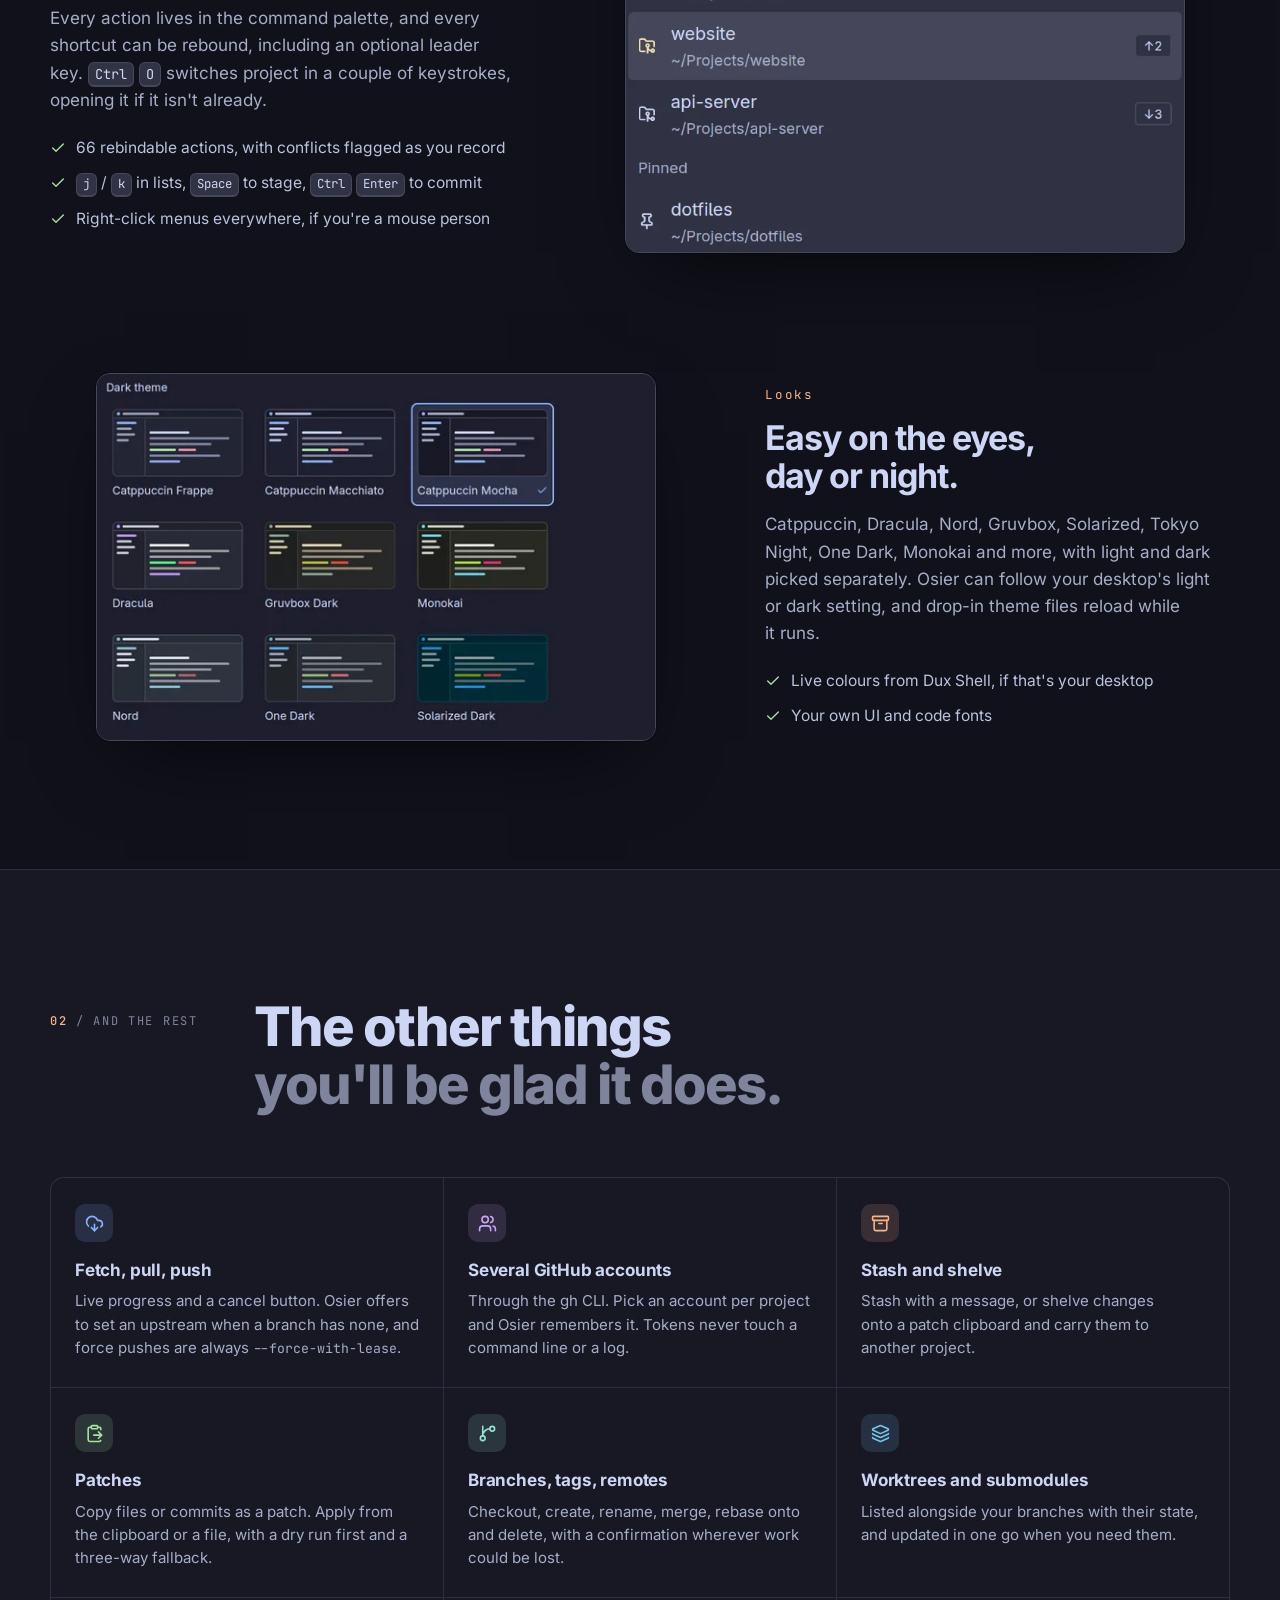
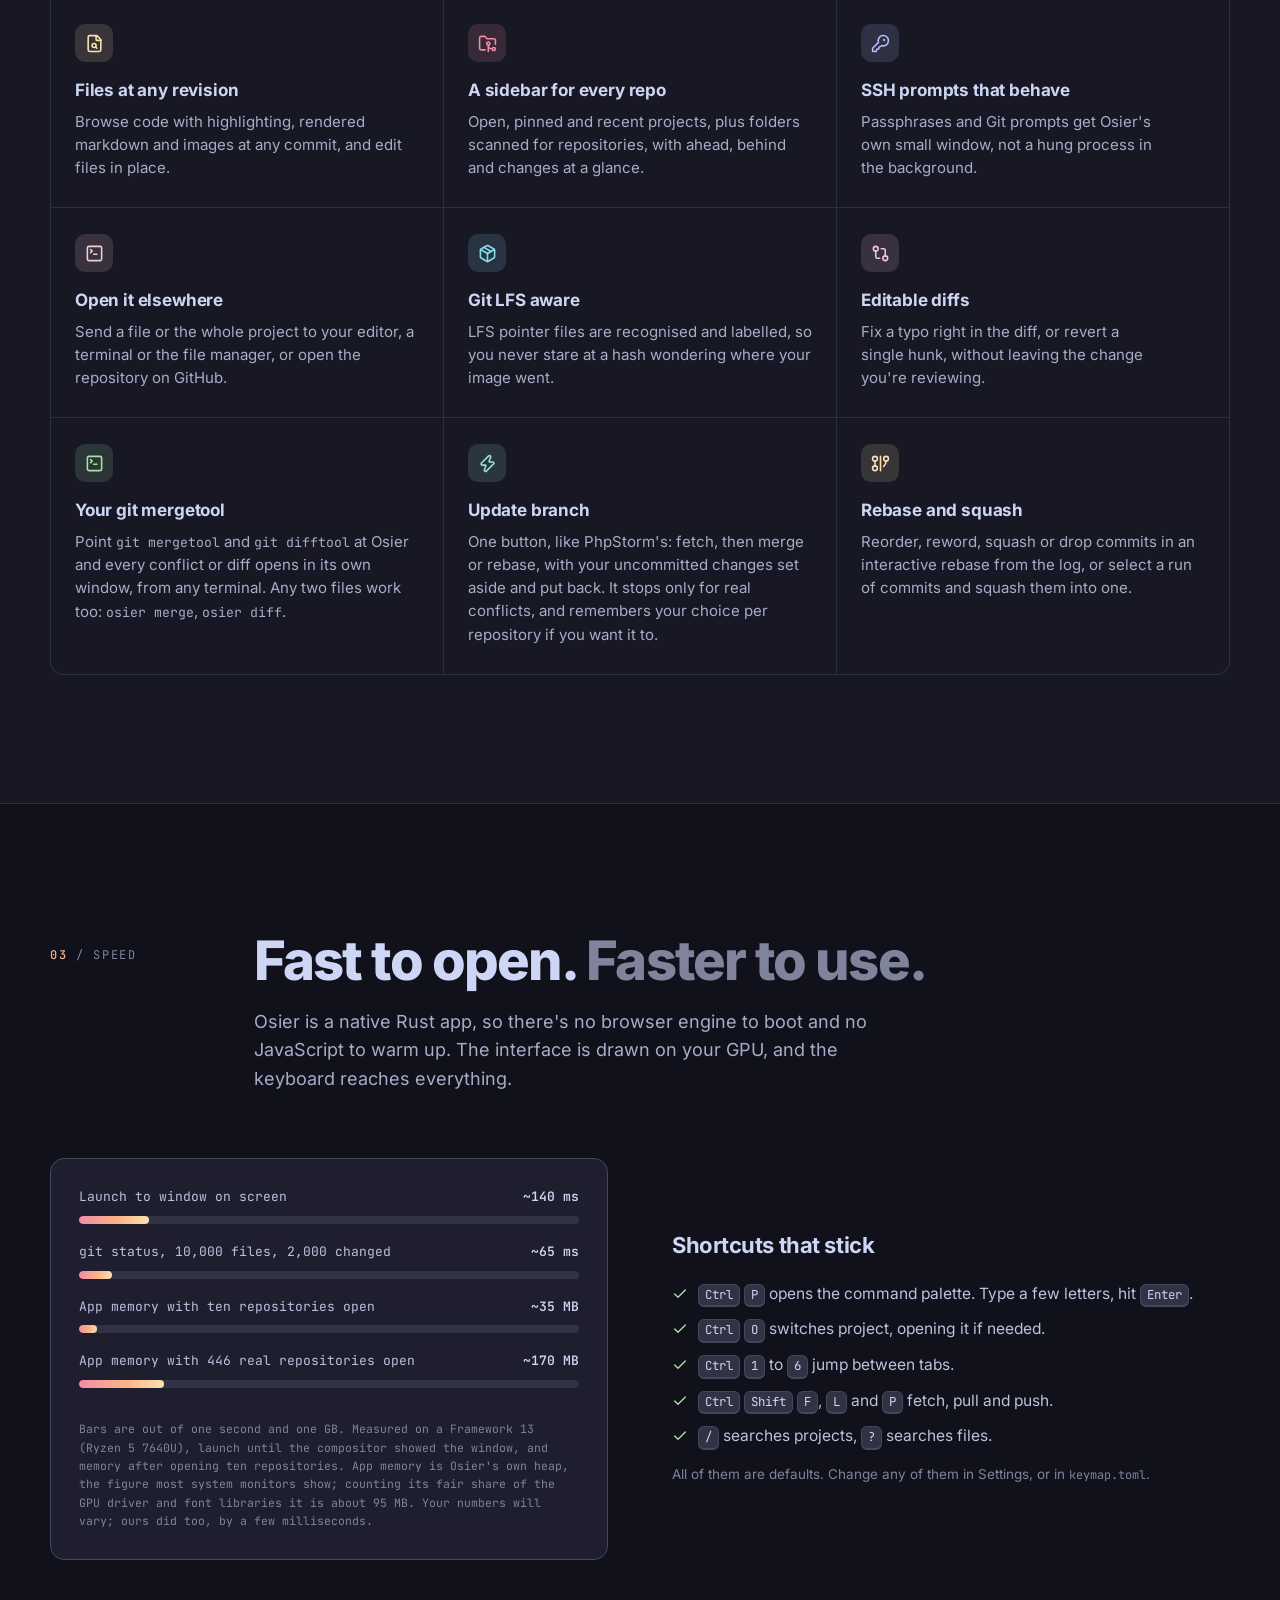
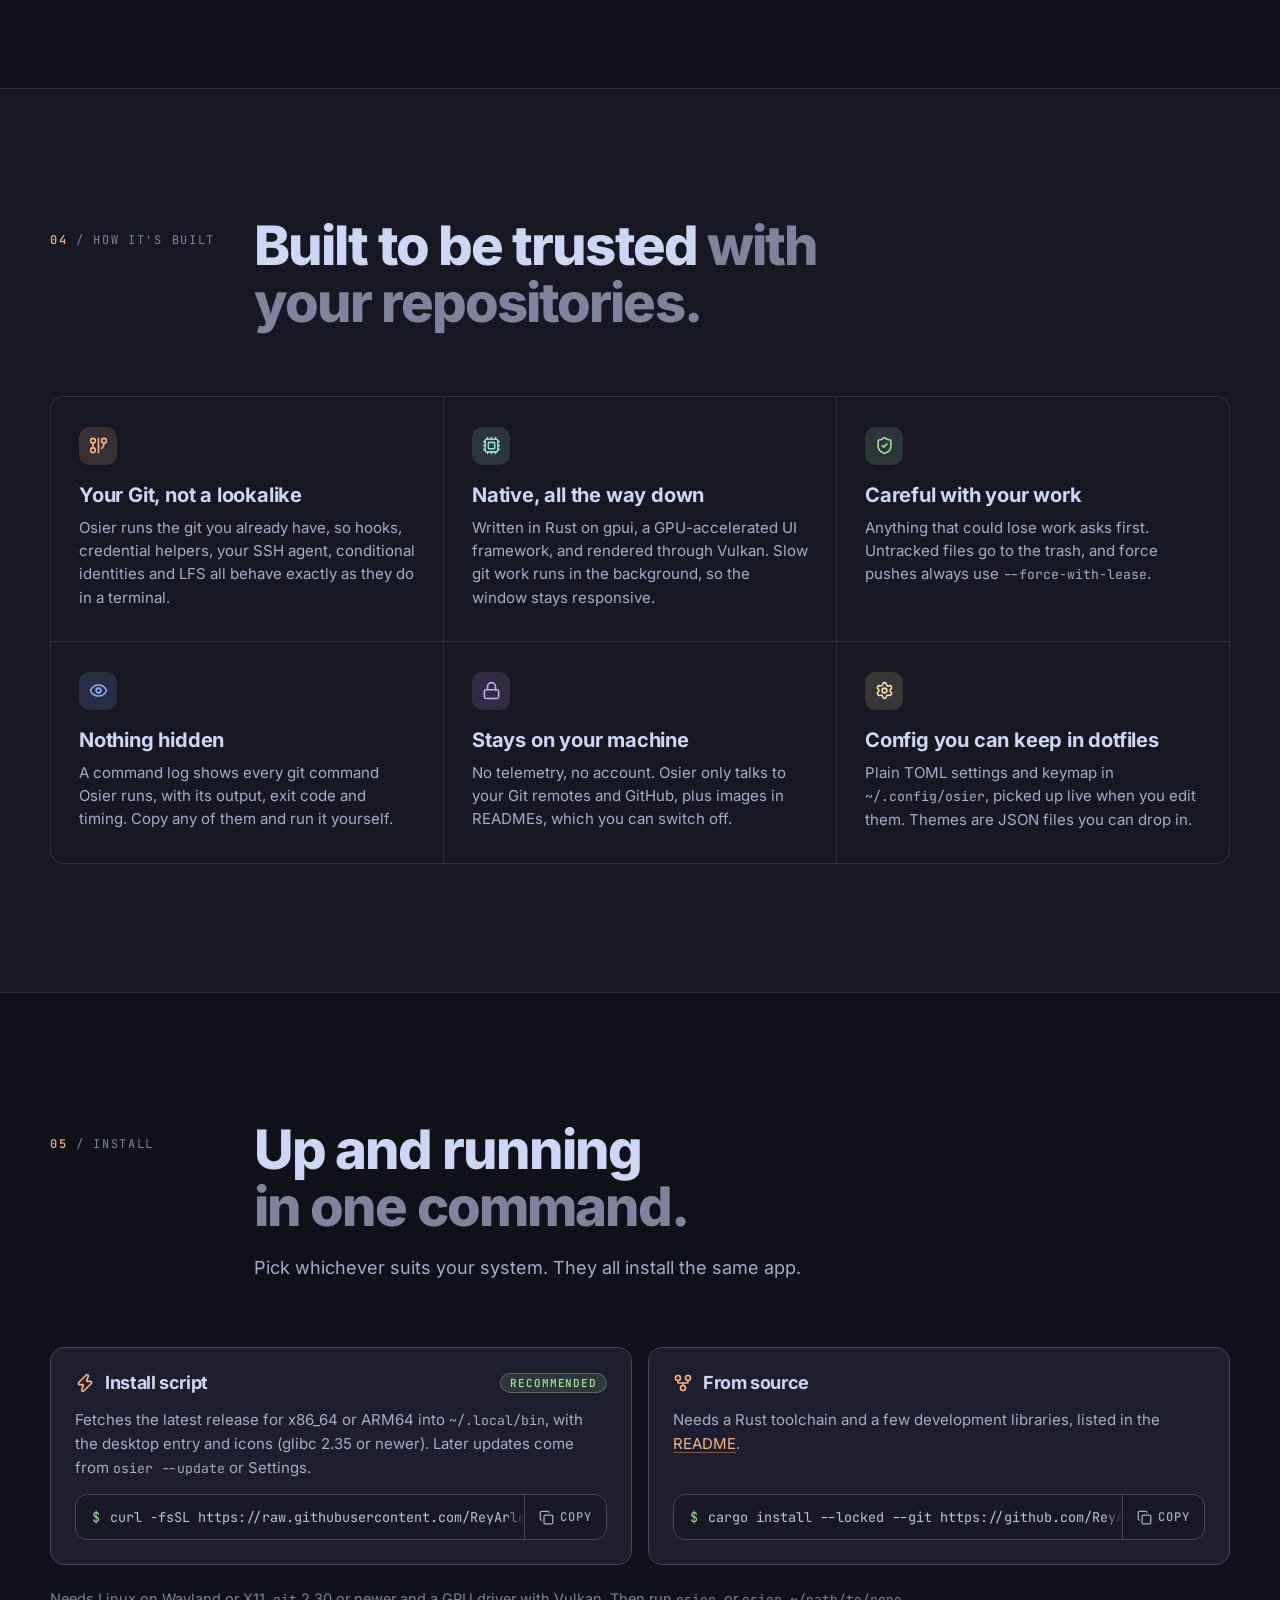
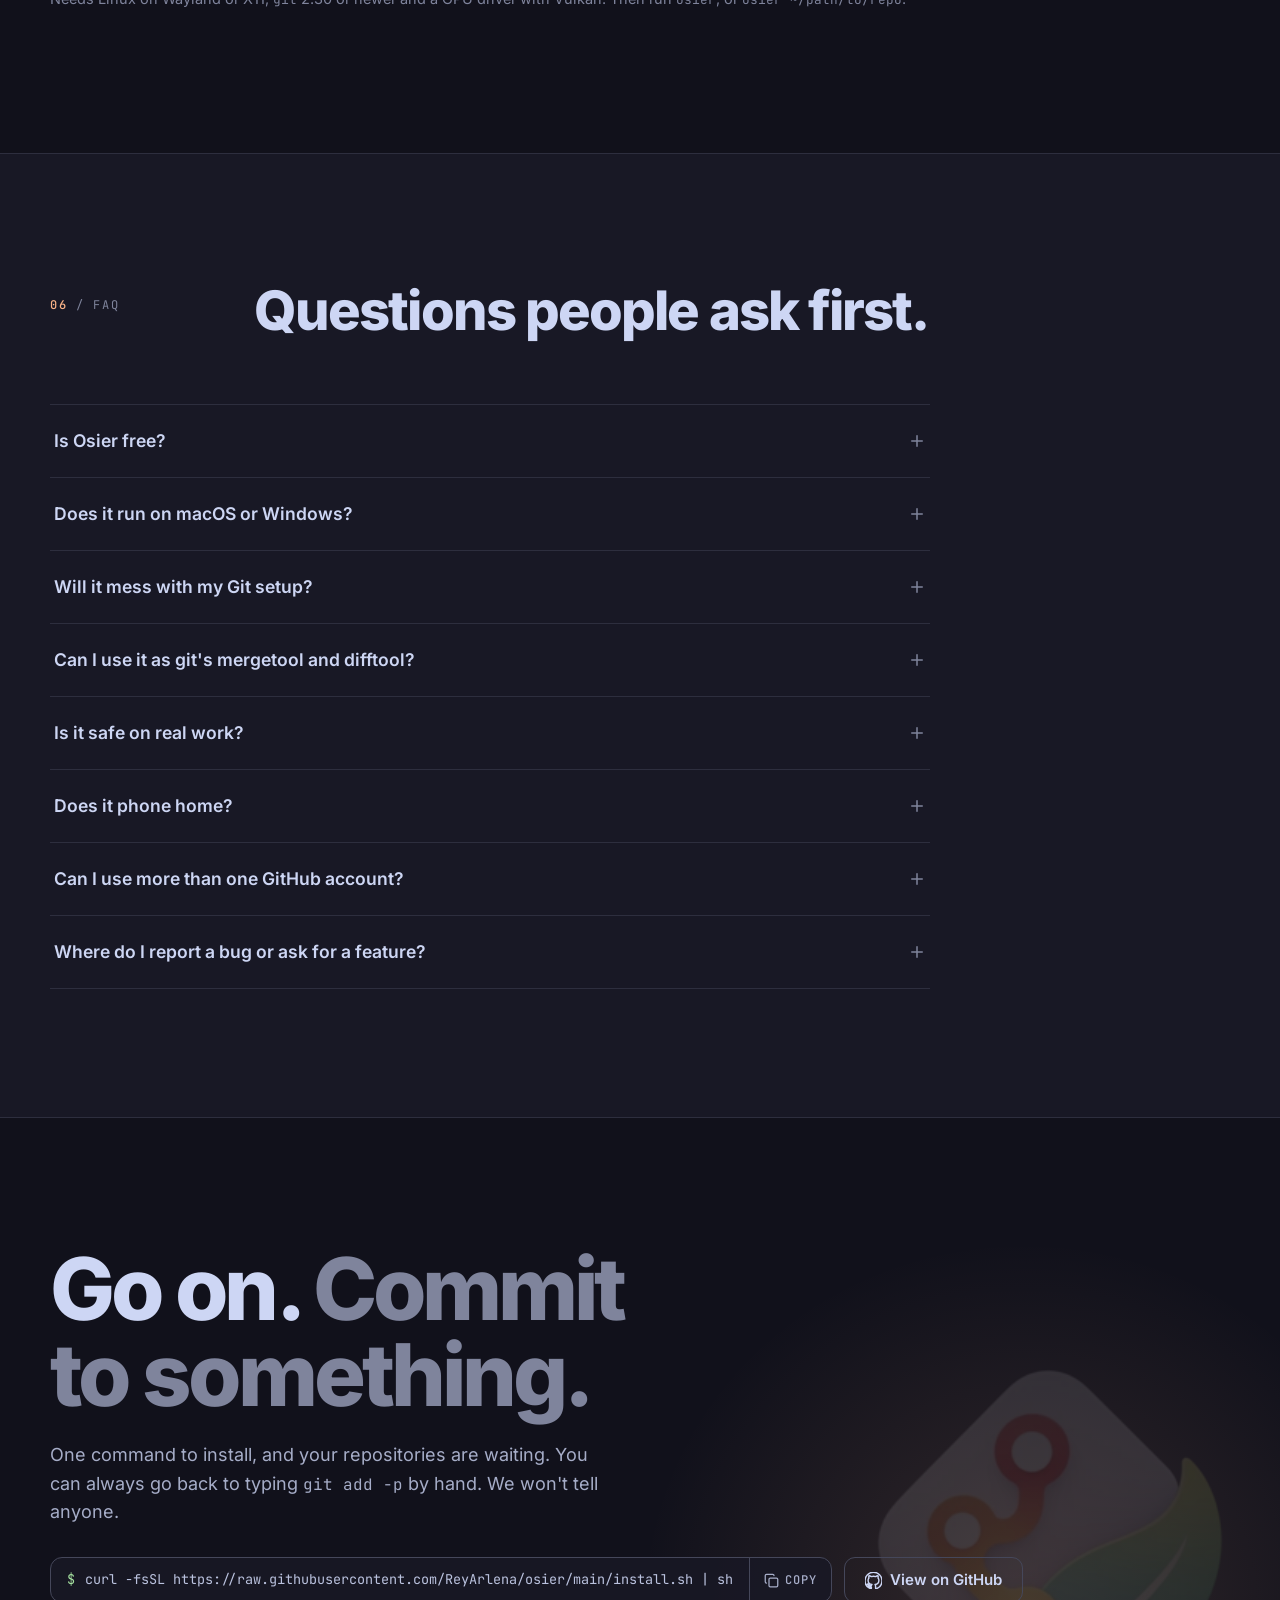
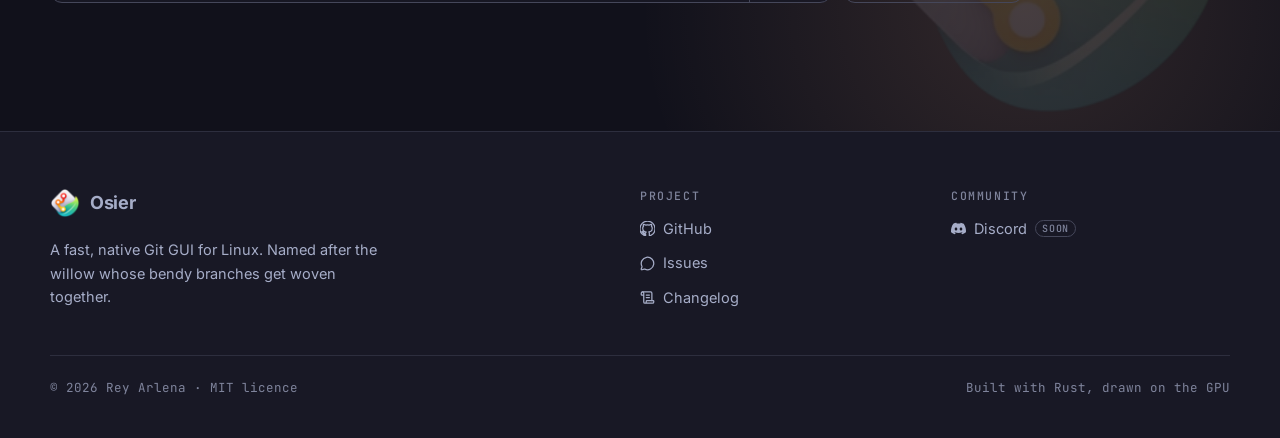
==== commit 845aed5b: "feat!: rename update project to update branch" ====
--- a/site/index.html
+++ b/site/index.html
@@ -378,7 +378,7 @@
         </div>
         <div class="card" style="--tile: var(--teal)">
           <span class="icon-tile"><svg class="icon"><use href="#i-zap"/></svg></span>
-          <h3>Update project</h3>
+          <h3>Update branch</h3>
           <p>One button, like PhpStorm's: fetch, then merge or rebase, with your uncommitted
             changes set aside and put back. It stops only for real conflicts, and remembers
             your choice per repository if you want it to.</p>
